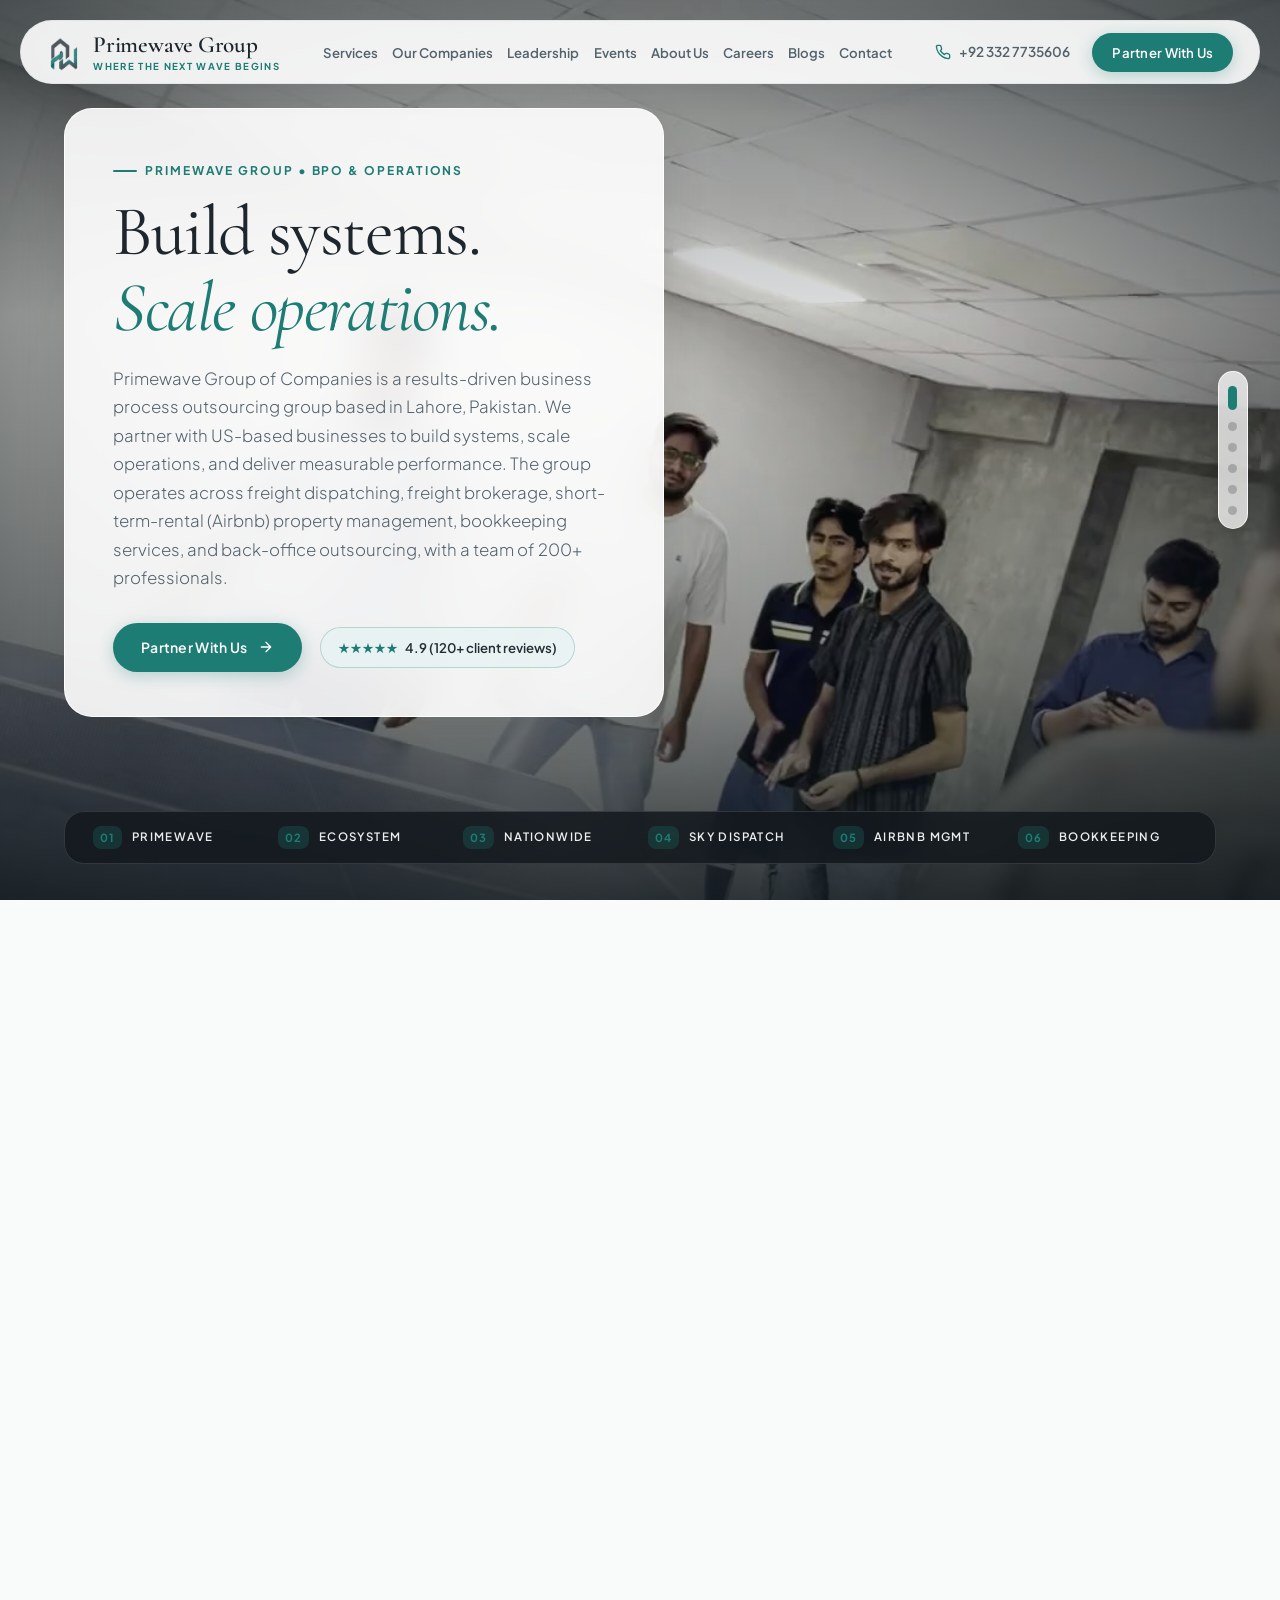
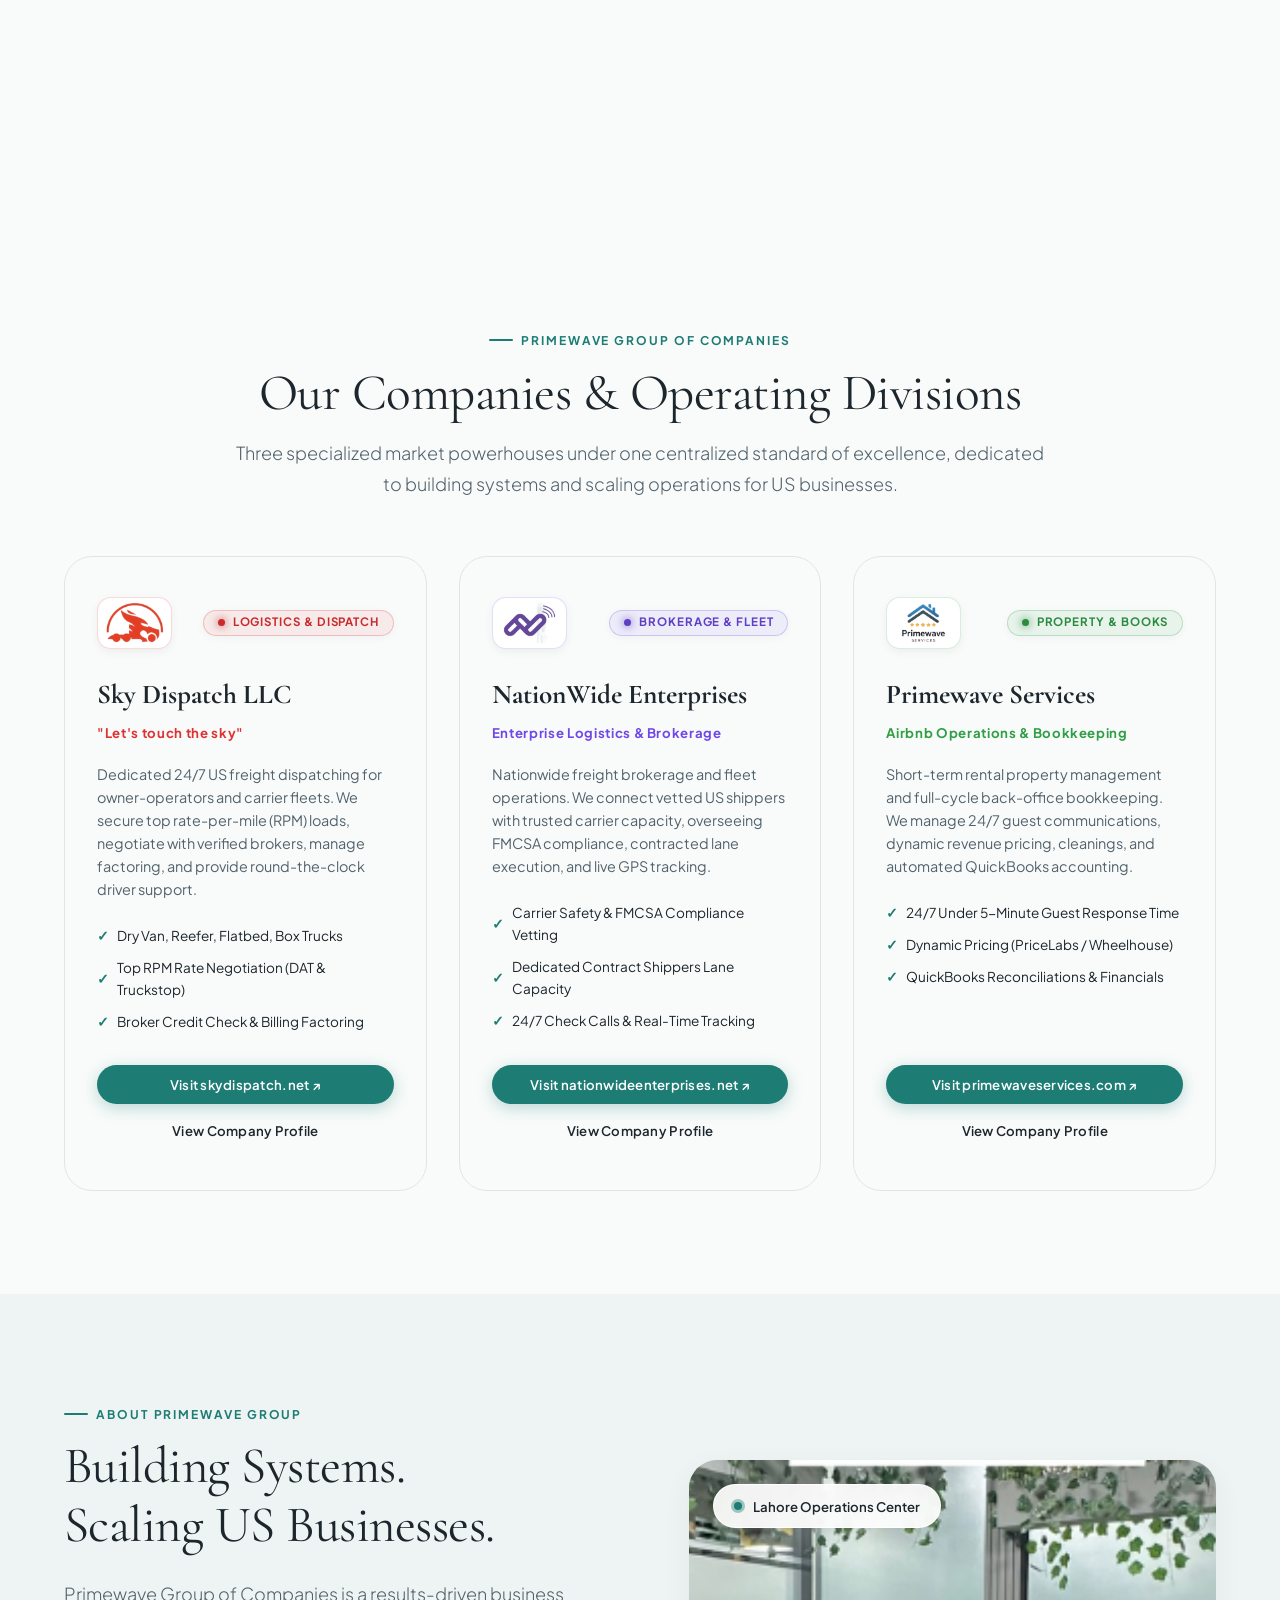
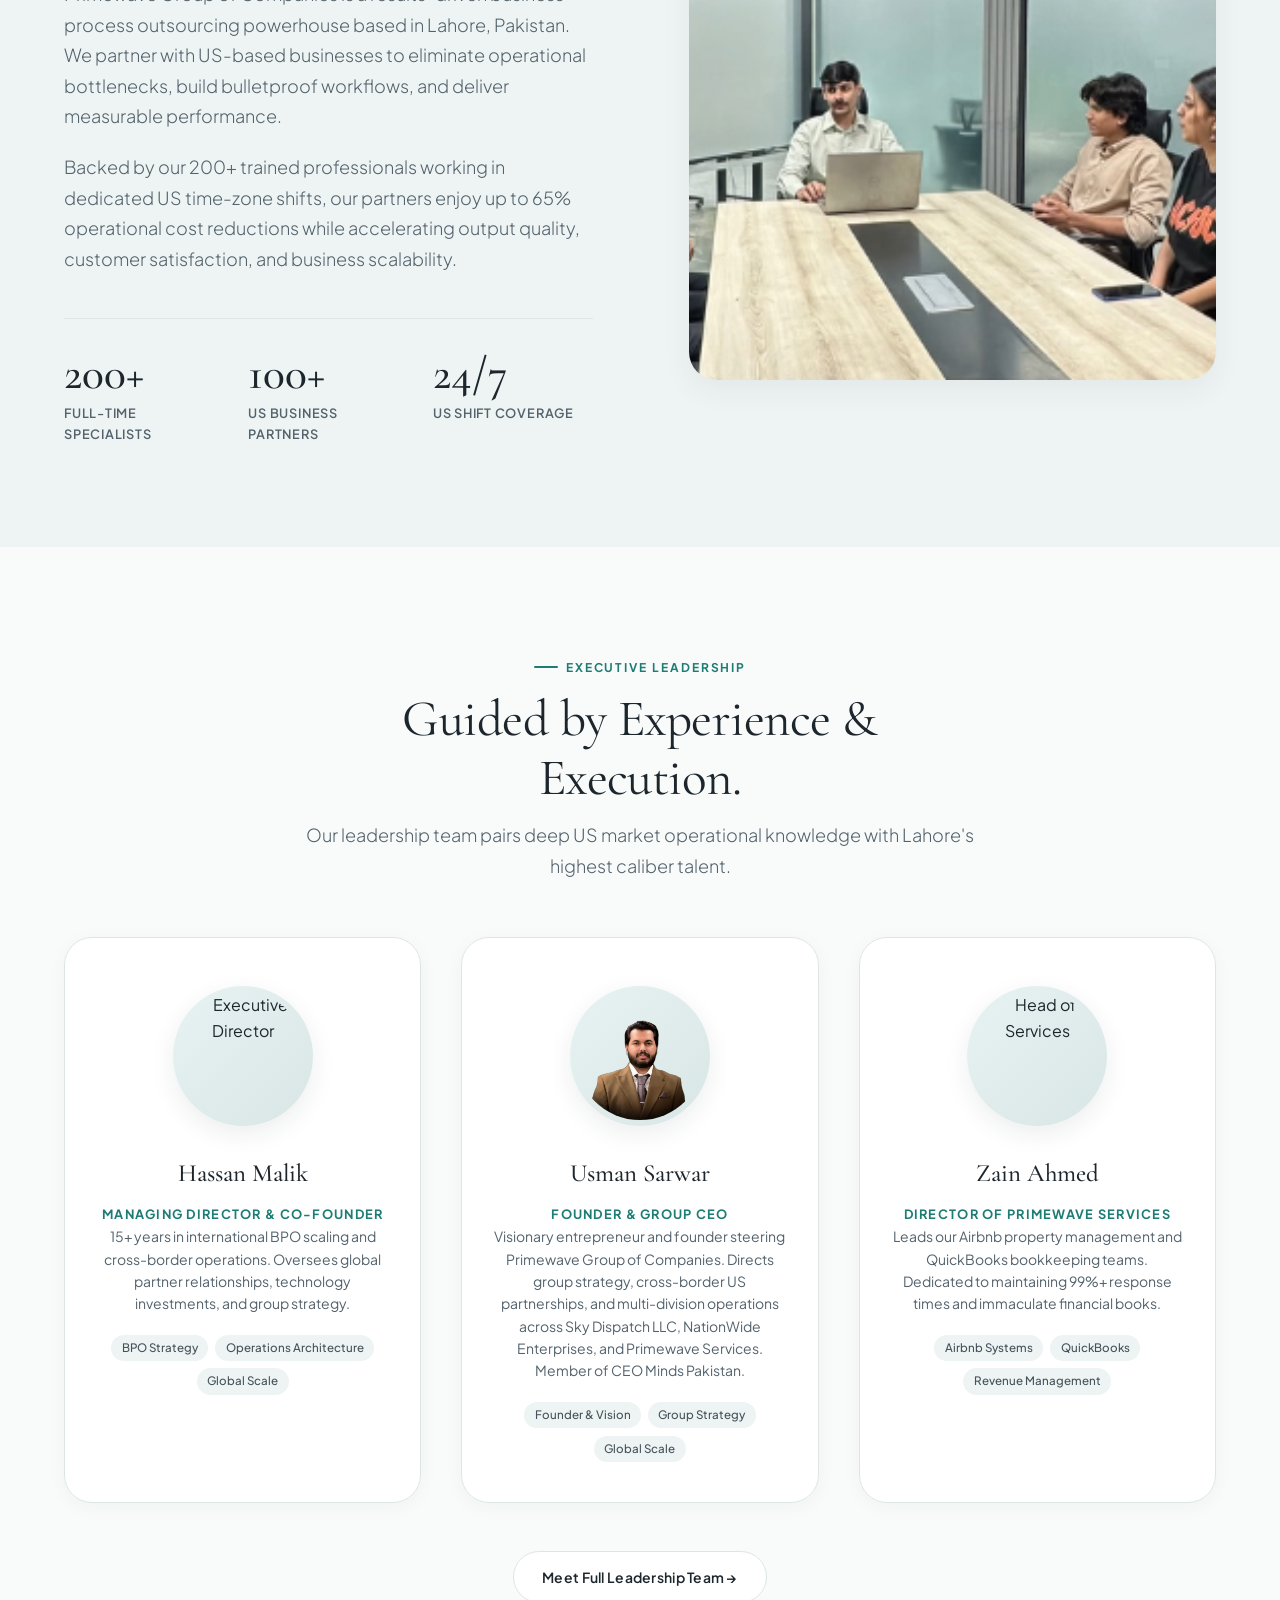
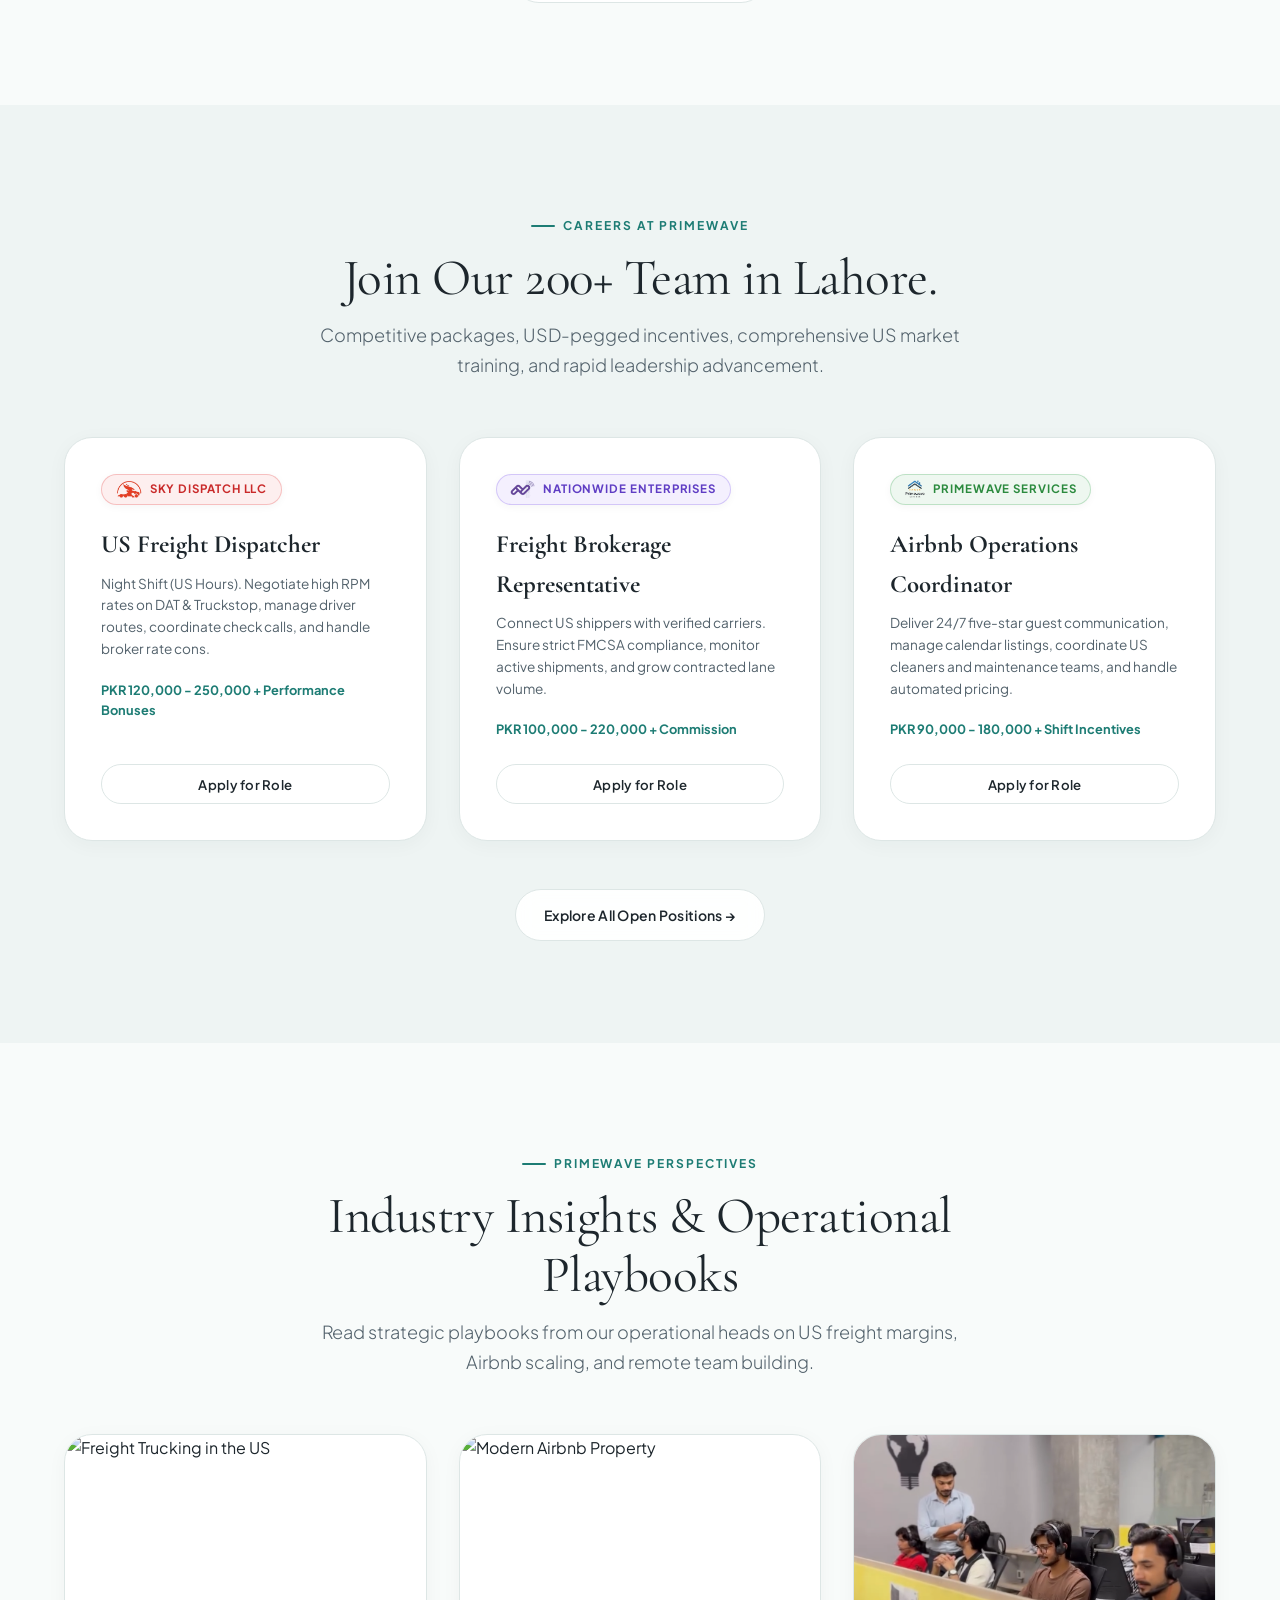
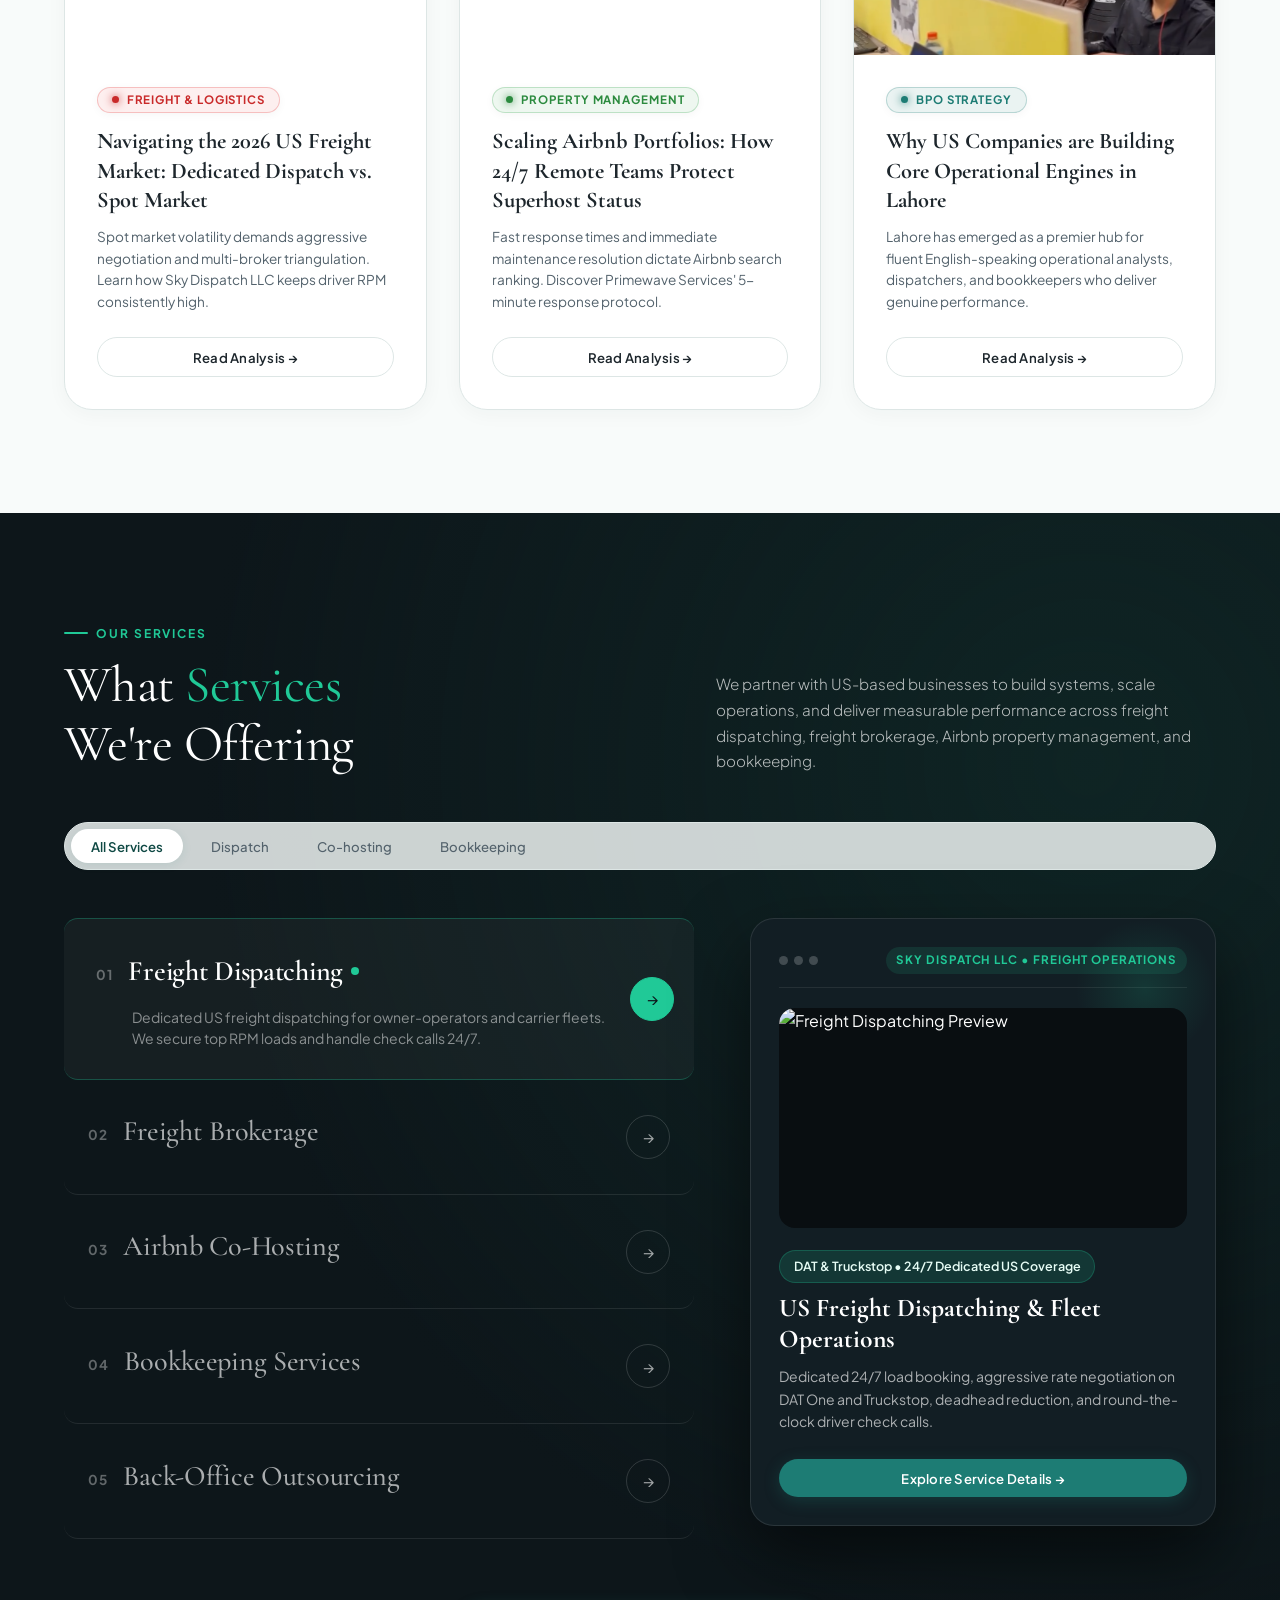
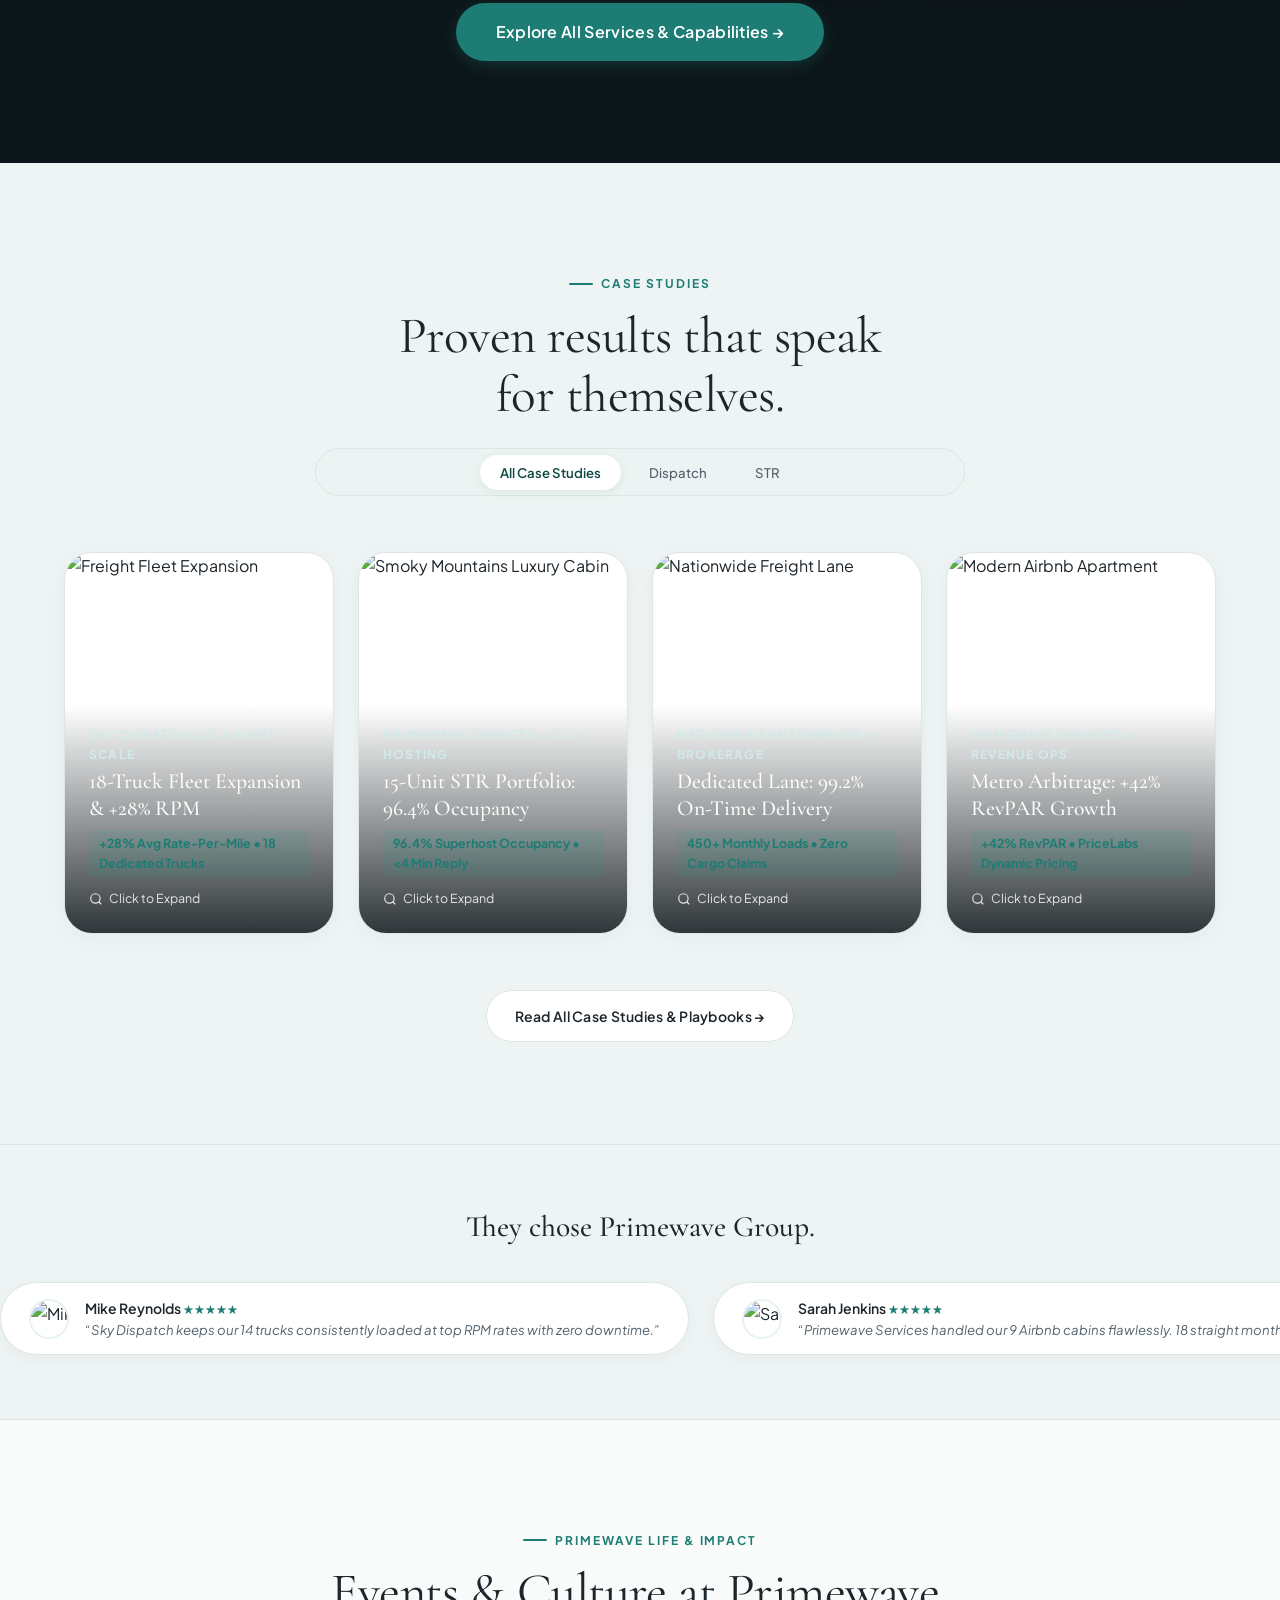
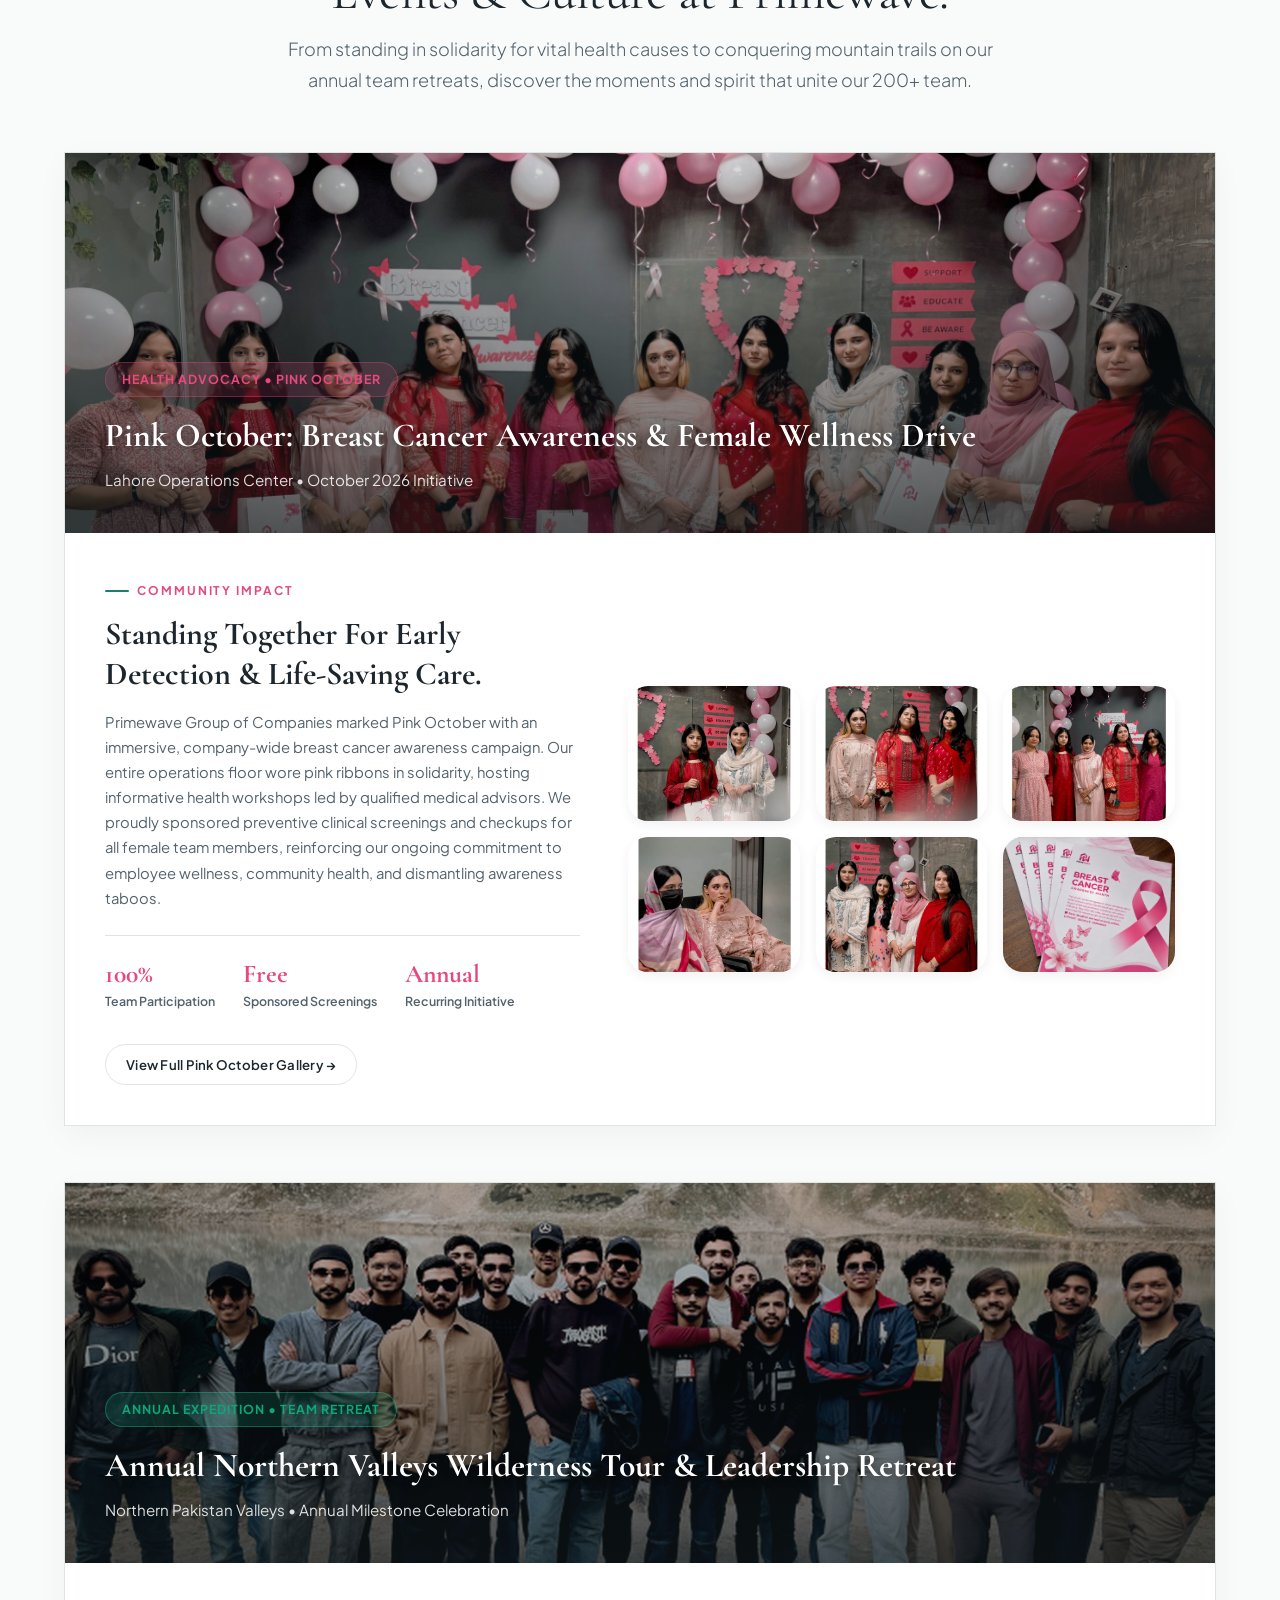
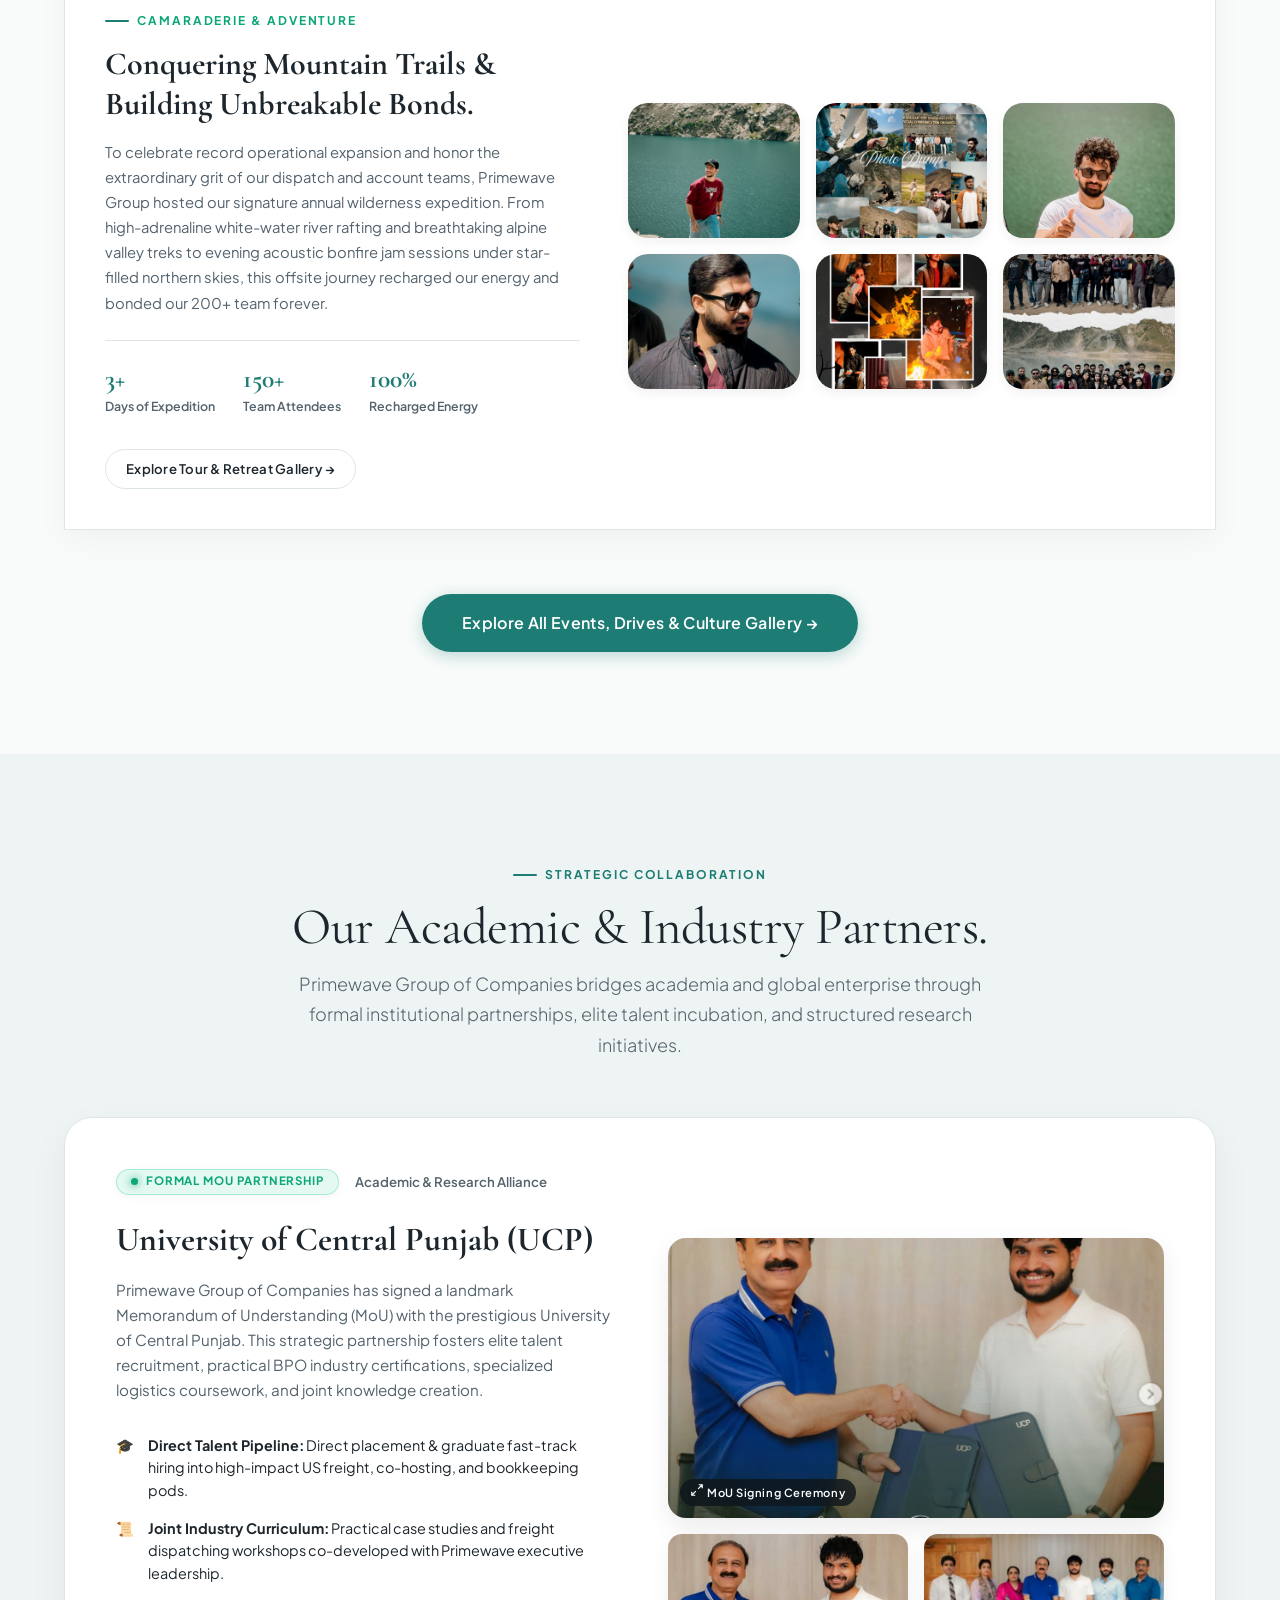
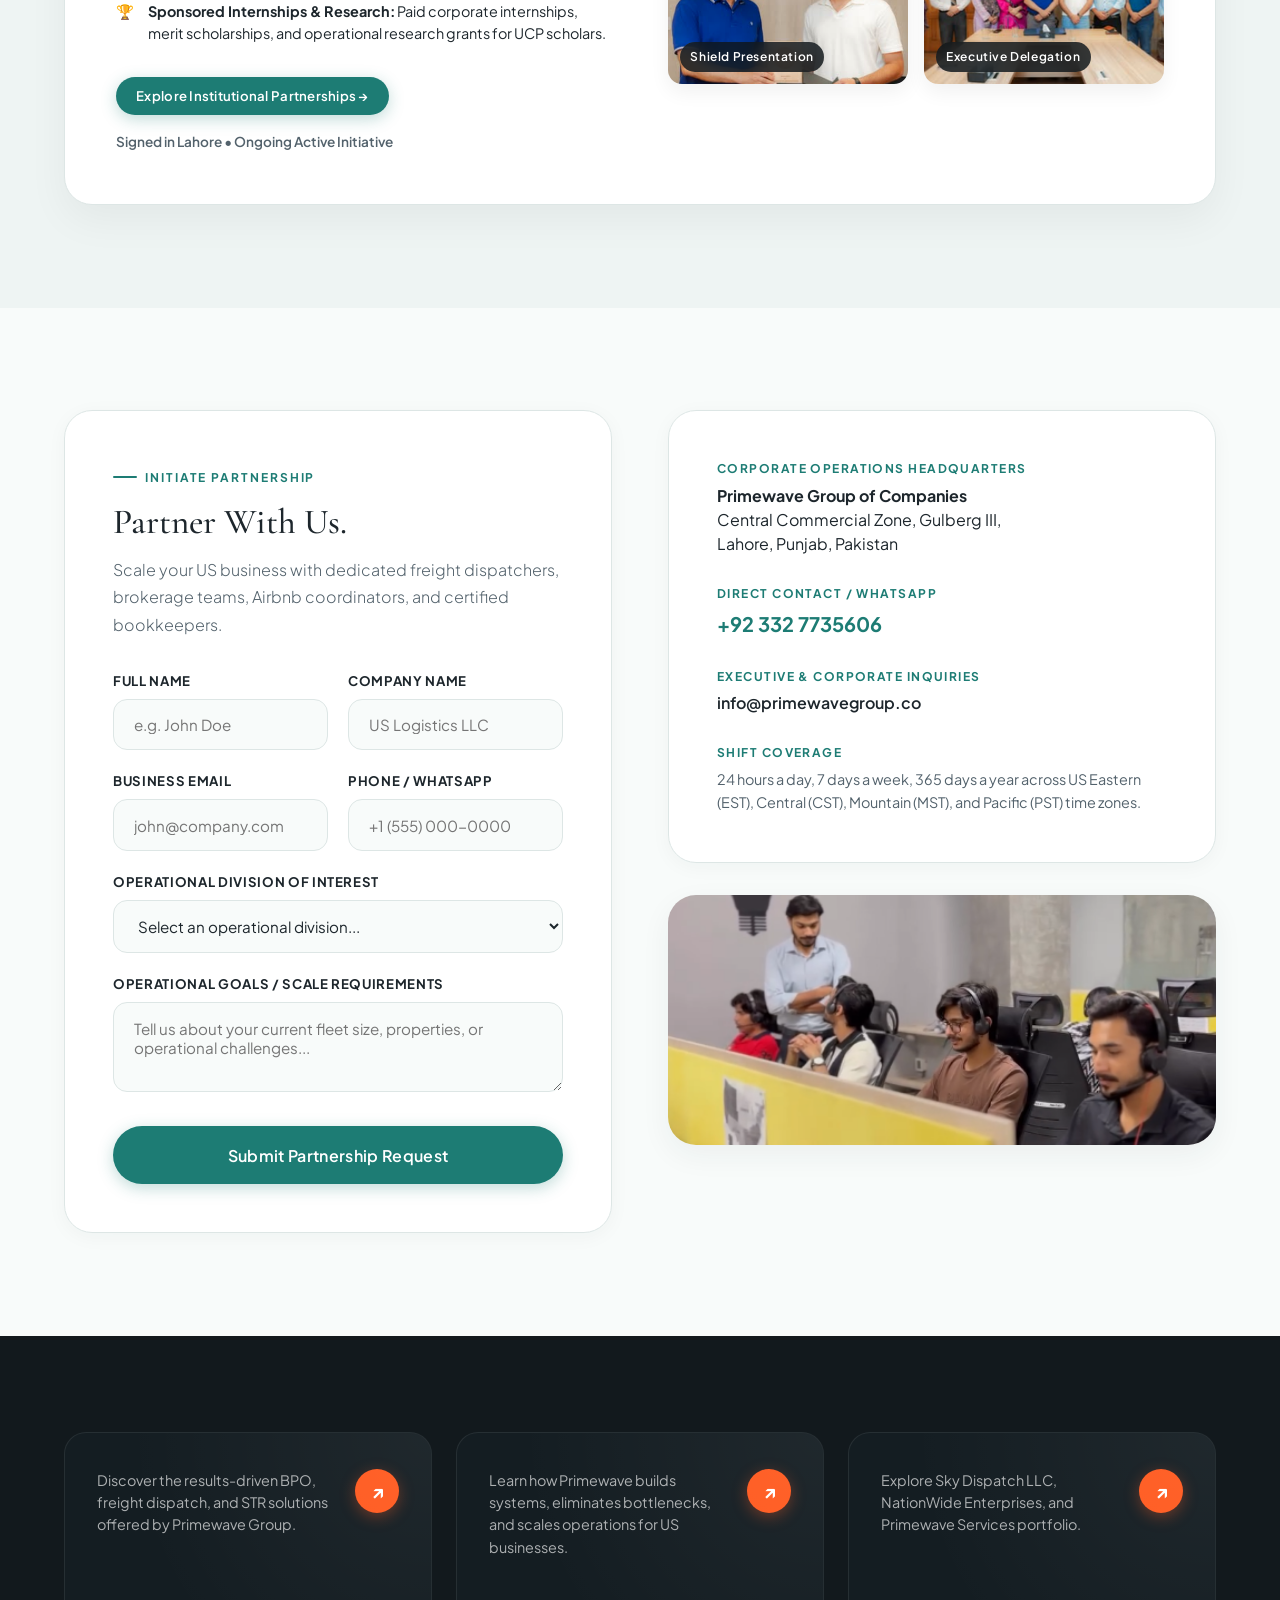
==== index.html @ 63572cd9 "feat: Events & Culture page, Pink October awareness, Northern tour retreat, Usman Sarwar CEO, UCP Mo" ====
<!DOCTYPE html>
<html lang="en">
<head>
  <meta charset="UTF-8">
  <meta name="viewport" content="width=device-width, initial-scale=1.0">
  <title>Primewave Group of Companies — Where The Next Wave Begins</title>
  <meta name="description" content="Primewave Group of Companies is a results-driven business process outsourcing powerhouse based in Lahore, Pakistan partnering with US businesses across freight dispatching, freight brokerage, Airbnb property management, and bookkeeping.">

  <!-- Site Icon & Favicon using uploaded Primewave Group Logo (Transparent Background) -->
  <link rel="icon" type="image/png" href="assets/favicon.png">
  <link rel="apple-touch-icon" href="assets/logo.png">

  <!-- Google Fonts -->
  <link rel="preconnect" href="https://fonts.googleapis.com">
  <link rel="preconnect" href="https://fonts.gstatic.com" crossorigin>
  <link href="https://fonts.googleapis.com/css2?family=Cormorant+Garamond:ital,wght@0,300;0,400;0,500;0,600;0,700;1,300;1,400;1,600&family=Plus+Jakarta+Sans:wght@300;400;500;600;700;800&display=swap" rel="stylesheet">

  <!-- Main Stylesheet -->
  <link rel="stylesheet" href="css/style.css">
</head>
<body>

  <!-- ==========================================================================
       SITE HEADER / FLOATING CAPSULE NAVIGATION
       ========================================================================== -->
  <header class="site-header">
    <div class="nav-container">
      <a href="index.html" class="brand-logo" aria-label="Primewave Group Home">
        <img src="assets/logo.png" alt="Primewave Group Logo" class="brand-logo-img">
        <div class="brand-logo-text">
          <span class="brand-name">Primewave Group</span>
          <span class="brand-tagline">Where The Next Wave Begins</span>
        </div>
      </a>

      <nav aria-label="Main Navigation">
        <ul class="nav-menu">
          <li><a href="services.html" class="nav-link">Services</a></li>
          <li><a href="companies.html" class="nav-link">Our Companies</a></li>
          <li><a href="leadership.html" class="nav-link">Leadership</a></li>
          <li><a href="events.html" class="nav-link">Events</a></li>
          <li><a href="about.html" class="nav-link">About Us</a></li>
          <li><a href="careers.html" class="nav-link">Careers</a></li>
          <li><a href="blogs.html" class="nav-link">Blogs</a></li>
          <li><a href="contact.html" class="nav-link">Contact</a></li>
        </ul>
      </nav>

      <div class="nav-actions">
        <!-- Direct Phone Link -->
        <a href="tel:+923327735606" class="nav-phone" aria-label="Call Primewave Group at +92 332 7735606">
          <svg width="16" height="16" viewBox="0 0 24 24" fill="none" stroke="currentColor" stroke-width="2" stroke-linecap="round" stroke-linejoin="round"><path d="M22 16.92v3a2 2 0 0 1-2.18 2 19.79 19.79 0 0 1-8.63-3.07 19.5 19.5 0 0 1-6-6 19.79 19.79 0 0 1-3.07-8.67A2 2 0 0 1 4.11 2h3a2 2 0 0 1 2 1.72 12.84 12.84 0 0 0 .7 2.81 2 2 0 0 1-.45 2.11L8.09 9.91a16 16 0 0 0 6 6l1.27-1.27a2 2 0 0 1 2.11-.45 12.84 12.84 0 0 0 2.81.7A2 2 0 0 1 22 16.92z"/></svg>
          <span>+92 332 7735606</span>
        </a>

        <!-- Partner With Us CTA -->
        <a href="contact.html" class="btn btn-primary btn-sm">Partner With Us</a>

        <!-- Mobile Drawer Toggle -->
        <button type="button" class="nav-toggle" aria-label="Open mobile menu">
          <span></span>
          <span></span>
          <span></span>
        </button>
      </div>
    </div>
  </header>

  <!-- Mobile Drawer Menu -->
  <div class="mobile-drawer" aria-hidden="true">
    <div class="mobile-drawer-content">
      <div style="display: flex; align-items: center; gap: 0.75rem; margin-bottom: 2rem;">
        <img src="assets/logo.png" alt="Primewave Group Logo" style="height: 34px;">
        <div class="brand-logo-text">
          <span class="brand-name" style="font-size: 1.25rem;">Primewave Group</span>
          <span class="brand-tagline">Where The Next Wave Begins</span>
        </div>
      </div>
      <ul class="mobile-nav-links">
        <li><a href="services.html" class="mobile-nav-link">Services</a></li>
        <li><a href="companies.html" class="mobile-nav-link">Our Companies</a></li>
        <li><a href="leadership.html" class="mobile-nav-link">Leadership</a></li>
        <li><a href="events.html" class="mobile-nav-link">Events</a></li>
        <li><a href="about.html" class="mobile-nav-link">About Us</a></li>
        <li><a href="careers.html" class="mobile-nav-link">Careers</a></li>
        <li><a href="blogs.html" class="mobile-nav-link">Blogs</a></li>
        <li><a href="contact.html" class="mobile-nav-link">Contact</a></li>
      </ul>
      <div style="margin-top: 2rem;">
        <a href="contact.html" class="btn btn-primary" style="width: 100%; text-align: center;">Partner With Us</a>
      </div>
    </div>
  </div>

  <main>
    <!-- ==========================================================================
         HERO SECTION — PINNED SCROLLYTELLING EXPERIENCE (Video 00:00 - 00:06)
         ========================================================================== -->
    <div class="hero-scroll-track" id="heroTrack">
      <div class="hero-viewport">
        <!-- Background Slides -->
        <div class="hero-slides-wrapper">
          <!-- Slide 0: Primewave Group Hero Video (Authentic HD iPhone 15 Pro Max) -->
          <div class="hero-slide active">
            <video class="hero-slide-img" autoplay muted loop playsinline poster="assets/hero-video-poster.jpg">
              <source src="assets/hero-video-pwg.mp4" type="video/mp4">
            </video>
          </div>
          <!-- Slide 1: Primewave Team Retreat (High HD Quality) -->
          <div class="hero-slide">
            <img class="hero-slide-img" src="assets/hero-team-retreat.png" alt="Primewave Group Team Retreat" style="object-position: center 30%;">
          </div>
          <!-- Slide 2: NationWide Enterprises — Freight Brokerage & Logistics Hub -->
          <div class="hero-slide">
            <img class="hero-slide-img" src="https://images.unsplash.com/photo-1586528116311-ad8dd3c8310d?auto=format&fit=crop&w=2000&q=85" alt="NationWide Enterprises Freight Brokerage Logistics">
          </div>
          <!-- Slide 3: Sky Dispatch LLC — Semi Truck Positioned on Right Side for Clear Visibility -->
          <div class="hero-slide">
            <img class="hero-slide-img" src="assets/hero-skydispatch-truck-hd.jpg" alt="Sky Dispatch LLC US Freight Truck" style="object-position: 78% center;">
          </div>
          <!-- Slide 4: Primewave Services — Luxury Airbnb Property Management -->
          <div class="hero-slide">
            <img class="hero-slide-img" src="https://images.unsplash.com/photo-1502672260266-1c1ef2d93688?auto=format&fit=crop&w=2000&q=85" alt="Primewave Services Airbnb & Short-Term Rental Management">
          </div>
          <!-- Slide 5: Bookkeeping Services by Primewave Group -->
          <div class="hero-slide">
            <img class="hero-slide-img" src="https://images.unsplash.com/photo-1554224155-6726b3ff858f?auto=format&fit=crop&w=2000&q=85" alt="Bookkeeping Services by Primewave Group">
          </div>
        </div>

        <!-- Overlays -->
        <div class="hero-overlay"></div>
        <div class="hero-overlay-radial"></div>

        <!-- Hero Content Layer -->
        <div class="hero-content-wrapper">
          <!-- Main Hero Banner (Shown at Step 0) -->
          <div class="hero-main-banner">
            <span class="section-kicker">PRIMEWAVE GROUP • BPO &amp; OPERATIONS</span>
            <h1 class="heading-xl hero-main-title">
              Build systems.<br><em>Scale operations.</em>
            </h1>
            <p class="hero-main-lead">
              Primewave Group of Companies is a results-driven business process outsourcing group based in Lahore, Pakistan. We partner with US-based businesses to build systems, scale operations, and deliver measurable performance. The group operates across freight dispatching, freight brokerage, short-term-rental (Airbnb) property management, bookkeeping services, and back-office outsourcing, with a team of 200+ professionals.
            </p>
            <div class="hero-actions-row">
              <a href="contact.html" class="btn btn-primary">
                Partner With Us
                <svg width="16" height="16" viewBox="0 0 24 24" fill="none" stroke="currentColor" stroke-width="2" stroke-linecap="round" stroke-linejoin="round"><path d="M5 12h14M12 5l7 7-7 7"/></svg>
              </a>
              <div class="rating-badge">
                <span class="stars">★★★★★</span>
                <span>4.9 (120+ client reviews)</span>
              </div>
            </div>
          </div>

          <!-- Bottom Pillars Ribbon (01 PRIMEWAVE, 02 ECOSYSTEM, etc.) -->
          <div class="hero-bottom-ticker">
            <div class="ticker-item" style="cursor: pointer;" onclick="document.querySelectorAll('.scrub-dot')[0].click()" title="Primewave Group Overview">
              <span class="ticker-num">01</span>
              <span class="ticker-label">PRIMEWAVE</span>
            </div>
            <div class="ticker-item" style="cursor: pointer;" onclick="document.querySelectorAll('.scrub-dot')[1].click()" title="The Primewave Ecosystem">
              <span class="ticker-num">02</span>
              <span class="ticker-label">ECOSYSTEM</span>
            </div>
            <div class="ticker-item" style="cursor: pointer;" onclick="document.querySelectorAll('.scrub-dot')[2].click()" title="NationWide Enterprises">
              <span class="ticker-num">03</span>
              <span class="ticker-label">NATIONWIDE</span>
            </div>
            <div class="ticker-item" style="cursor: pointer;" onclick="document.querySelectorAll('.scrub-dot')[3].click()" title="Sky Dispatch LLC">
              <span class="ticker-num">04</span>
              <span class="ticker-label">SKY DISPATCH</span>
            </div>
            <div class="ticker-item" style="cursor: pointer;" onclick="document.querySelectorAll('.scrub-dot')[4].click()" title="Primewave Services">
              <span class="ticker-num">05</span>
              <span class="ticker-label">AIRBNB MGMT</span>
            </div>
            <div class="ticker-item" style="cursor: pointer;" onclick="document.querySelectorAll('.scrub-dot')[5].click()" title="Bookkeeping Services">
              <span class="ticker-num">06</span>
              <span class="ticker-label">BOOKKEEPING</span>
            </div>
          </div>
        </div>

        <!-- Floating Scrollytelling Cards (Triggered along steps 1 to 5) -->
        <div class="hero-floating-story-deck">
          <!-- Card 1: Step 1 (Second Hero Scene - The Ecosystem) -->
          <div class="floating-story-card card-pos-left-center" id="storyCard1" style="max-width: 440px;">
            <span class="story-card-tag">THE PRIMEWAVE ECOSYSTEM</span>
            <h3 class="story-card-title">One Group.<br>Three Specialized Powerhouses.</h3>
            <p class="story-card-desc">
              Primewave Group of Companies unites three dedicated operating divisions under one standard of excellence. From nationwide freight dispatching and brokerage to short-term rental management and back-office bookkeeping, our 200+ specialists build systems and scale operations for US partners.
            </p>
            <div style="margin-top: 1.25rem; display: flex; gap: 0.75rem; flex-wrap: wrap;">
              <a href="companies.html" class="btn btn-primary btn-sm">Explore Our Companies →</a>
              <a href="contact.html" class="btn btn-outline btn-sm">Partner With Us</a>
            </div>
          </div>

          <!-- Card 2: Step 2 (Third Hero Scene - NationWide Enterprises) -->
          <div class="floating-story-card card-pos-left-center" id="storyCard2" style="max-width: 480px;">
            <div class="story-brand-header">
              <img src="assets/logos/logo-nationwide.png" alt="NationWide Enterprises Logo" class="story-card-brand-logo">
              <span class="story-card-tag">FREIGHT BROKERAGE &amp; LOGISTICS</span>
            </div>
            <h3 class="story-card-title">NationWide Enterprises</h3>
            <p class="story-card-desc">
              High-performance freight brokerage connecting US shippers with trusted carrier capacity. We optimize lanes, secure premium freight, enforce strict safety compliance, and provide 24/7 transparent check-calls and GPS load tracking across dry van, reefer, and flatbed transport.
            </p>
            <div class="story-card-features">
              <span class="story-chip">Full Truckload (FTL)</span>
              <span class="story-chip">Carrier Vetting</span>
              <span class="story-chip">24/7 Track &amp; Trace</span>
            </div>
            <div style="margin-top: 1.5rem; display: flex; gap: 0.75rem; flex-wrap: wrap; align-items: center;">
              <a href="https://nationwideenterprises.net" target="_blank" rel="noopener noreferrer" class="btn btn-primary btn-sm">
                Visit nationwideenterprises.net ↗
              </a>
              <a href="companies.html" class="btn btn-outline btn-sm">Learn More</a>
            </div>
          </div>

          <!-- Card 3: Step 3 (Fourth Hero Scene - Sky Dispatch LLC) -->
          <div class="floating-story-card card-pos-left-center" id="storyCard3" style="max-width: 480px;">
            <div class="story-brand-header">
              <img src="assets/logos/logo-skydispatch.png" alt="Sky Dispatch LLC Logo" class="story-card-brand-logo">
              <span class="story-card-tag">US FREIGHT DISPATCHING</span>
            </div>
            <h3 class="story-card-title">Sky Dispatch LLC</h3>
            <p class="story-card-desc">
              <em>"Let's touch the sky."</em> Premier US truck dispatching dedicated to owner-operators and fleet owners. Our 24/7 dispatchers negotiate top-dollar rates, optimize deadhead miles, handle broker packets, invoicing, and provide dedicated on-road driver support.
            </p>
            <div class="story-card-features">
              <span class="story-chip">Dedicated Dispatcher</span>
              <span class="story-chip">Top RPM Negotiation</span>
              <span class="story-chip">Paperwork &amp; Billing</span>
            </div>
            <div style="margin-top: 1.5rem; display: flex; gap: 0.75rem; flex-wrap: wrap; align-items: center;">
              <a href="https://skydispatch.net" target="_blank" rel="noopener noreferrer" class="btn btn-primary btn-sm">
                Visit skydispatch.net ↗
              </a>
              <a href="companies.html" class="btn btn-outline btn-sm">Learn More</a>
            </div>
          </div>

          <!-- Card 4: Step 4 (Fifth Hero Scene - Primewave Services) -->
          <div class="floating-story-card card-pos-left-center" id="storyCard4" style="max-width: 480px;">
            <div class="story-brand-header">
              <img src="assets/logos/logo-primewaveservices.png" alt="Primewave Services Logo" class="story-card-brand-logo">
              <span class="story-card-tag">AIRBNB &amp; SHORT-TERM RENTAL MGMT</span>
            </div>
            <h3 class="story-card-title">Primewave Services</h3>
            <p class="story-card-desc">
              End-to-end short-term rental management for US Airbnb and Vrbo property owners. Delivering 24/7 guest communications within minutes, multi-calendar synchronization, dynamic pricing algorithms, turnover scheduling, and five-star Superhost guest reviews.
            </p>
            <div class="story-card-features">
              <span class="story-chip">24/7 Guest Support</span>
              <span class="story-chip">Dynamic Pricing</span>
              <span class="story-chip">5-Star Superhost</span>
            </div>
            <div style="margin-top: 1.5rem; display: flex; gap: 0.75rem; flex-wrap: wrap; align-items: center;">
              <a href="https://primewaveservices.com" target="_blank" rel="noopener noreferrer" class="btn btn-primary btn-sm">
                Visit primewaveservices.com ↗
              </a>
              <a href="companies.html" class="btn btn-outline btn-sm">Learn More</a>
            </div>
          </div>

          <!-- Card 5: Step 5 (Sixth Hero Scene - Bookkeeping Services) -->
          <div class="floating-story-card card-pos-left-center" id="storyCard5" style="max-width: 480px;">
            <div class="story-brand-header">
              <img src="assets/logo.png" alt="Primewave Group Logo" class="story-card-brand-logo">
              <span class="story-card-tag">FINANCIAL &amp; BACK-OFFICE SOLUTIONS</span>
            </div>
            <h3 class="story-card-title">Bookkeeping Services by Primewave Group</h3>
            <p class="story-card-desc">
              Precision bookkeeping, accounting, and financial management for US businesses. From daily QuickBooks reconciliations, accounts payable &amp; receivable, to payroll processing, financial statement preparation, and tax-ready documentation handled with audit-proof rigor.
            </p>
            <div class="story-card-features">
              <span class="story-chip">QuickBooks &amp; Xero</span>
              <span class="story-chip">AP / AR Oversight</span>
              <span class="story-chip">Financial Reporting</span>
            </div>
            <div style="margin-top: 1.5rem; display: flex; gap: 0.75rem; flex-wrap: wrap; align-items: center;">
              <a href="contact.html" class="btn btn-primary btn-sm">
                Get Free Consultation →
              </a>
              <a href="companies.html" class="btn btn-outline btn-sm">View Solutions</a>
            </div>
          </div>
        </div>

        <!-- Revolving Orbit Ecosystem Showcase (Active on Step 1 / Second Hero) -->
        <div class="hero-orbit-showcase" id="heroOrbitShowcase">
          <div class="orbit-glow-ambient"></div>
          <div class="orbit-system-wrap">
            <div class="orbit-ring orbit-ring-outer"></div>
            <div class="orbit-ring orbit-ring-inner"></div>

            <!-- Center Core Hub: Primewave Group -->
            <div class="orbit-core-hub">
              <div class="core-pulse-ring"></div>
              <img src="assets/logo.png" alt="Primewave Group Logo" class="core-logo-img">
              <div class="core-hub-title">PRIMEWAVE</div>
              <div class="core-hub-badge">GROUP OF COMPANIES</div>
            </div>

            <!-- Revolving Satellites Orbit Track (Equilateral 120° arrangement: 1st NationWide, 2nd Sky Dispatch, 3rd Primewave Services) -->
            <div class="orbit-revolving-track">
              <!-- Satellite 1: NationWide Enterprises (Top, 0°) -->
              <div class="orbit-satellite sat-pos-1">
                <a href="https://nationwideenterprises.net" target="_blank" rel="noopener noreferrer" class="sat-inner-card" title="Visit NationWide Enterprises (nationwideenterprises.net)">
                  <div class="sat-logo-thumb">
                    <img src="assets/logos/logo-nationwide.png" alt="NationWide Enterprises Logo" class="sat-logo-img">
                  </div>
                  <div class="sat-text-wrap">
                    <span class="sat-company-name">NationWide Enterprises</span>
                    <span class="sat-company-tag">Freight Brokerage &amp; Logistics</span>
                  </div>
                  <span class="sat-link-arrow">↗</span>
                </a>
              </div>

              <!-- Satellite 2: Sky Dispatch LLC (Bottom-Right, 120°) -->
              <div class="orbit-satellite sat-pos-2">
                <a href="https://skydispatch.net" target="_blank" rel="noopener noreferrer" class="sat-inner-card" title="Visit Sky Dispatch LLC (skydispatch.net)">
                  <div class="sat-logo-thumb">
                    <img src="assets/logos/logo-skydispatch.png" alt="Sky Dispatch LLC Logo" class="sat-logo-img">
                  </div>
                  <div class="sat-text-wrap">
                    <span class="sat-company-name">Sky Dispatch LLC</span>
                    <span class="sat-company-tag">US Freight Dispatching</span>
                  </div>
                  <span class="sat-link-arrow">↗</span>
                </a>
              </div>

              <!-- Satellite 3: Primewave Services (Bottom-Left, 240°) -->
              <div class="orbit-satellite sat-pos-3">
                <a href="https://primewaveservices.com" target="_blank" rel="noopener noreferrer" class="sat-inner-card" title="Visit Primewave Services (primewaveservices.com)">
                  <div class="sat-logo-thumb">
                    <img src="assets/logos/logo-primewaveservices.png" alt="Primewave Services Logo" class="sat-logo-img">
                  </div>
                  <div class="sat-text-wrap">
                    <span class="sat-company-name">Primewave Services</span>
                    <span class="sat-company-tag">Airbnb &amp; Property Mgmt</span>
                  </div>
                  <span class="sat-link-arrow">↗</span>
                </a>
              </div>
            </div>
          </div>
        </div>

        <!-- Side Scrub Controls (6 steps corresponding to 6 scenes) -->
        <div class="hero-scrubber-controls" aria-label="Scene navigation controls">
          <div class="scrub-dot active" data-step="0" title="01 Primewave Group"></div>
          <div class="scrub-dot" data-step="1" title="02 The Ecosystem"></div>
          <div class="scrub-dot" data-step="2" title="03 NationWide Enterprises"></div>
          <div class="scrub-dot" data-step="3" title="04 Sky Dispatch LLC"></div>
          <div class="scrub-dot" data-step="4" title="05 Primewave Services"></div>
          <div class="scrub-dot" data-step="5" title="06 Bookkeeping Services"></div>
        </div>
      </div>
    </div>

    <!-- ==========================================================================
         SECTION: OUR COMPANIES (Matching Uploaded Ecosystem Diagram)
         ========================================================================== -->
    <section class="section" id="companies">
      <div class="container">
        <div style="text-align: center; max-width: 820px; margin-inline: auto; margin-bottom: 3.5rem;">
          <span class="section-kicker">PRIMEWAVE GROUP OF COMPANIES</span>
          <h2 class="heading-lg" style="margin-bottom: 1rem;">Our Companies &amp; Operating Divisions</h2>
          <p class="text-lead">
            Three specialized market powerhouses under one centralized standard of excellence, dedicated to building systems and scaling operations for US businesses.
          </p>
        </div>

        <!-- 3 Companies Cards Grid -->
        <div class="companies-cards-grid">
          <!-- Company 1: Sky Dispatch LLC -->
          <div class="company-profile-card">
            <div style="display: flex; align-items: center; justify-content: space-between; margin-bottom: 1.5rem;">
              <div style="height: 52px; width: 75px; display: flex; align-items: center; justify-content: center; background: #FFFFFF; border-radius: var(--radius-md); padding: 5px; box-shadow: 0 3px 10px rgba(0,0,0,0.05); border: 1px solid rgba(224, 49, 49, 0.18);">
                <img src="assets/logos/logo-skydispatch.png" alt="Sky Dispatch LLC Logo" style="max-height: 100%; max-width: 100%; object-fit: contain;">
              </div>
              <span class="tag-badge tag-sky"><span class="badge-dot"></span> Logistics &amp; Dispatch</span>
            </div>
            <h3 style="font-family: var(--font-serif); font-size: 1.7rem; margin-bottom: 0.35rem; color: var(--color-text-main);">Sky Dispatch LLC</h3>
            <p style="font-size: 0.825rem; font-weight: 700; color: #E03131; letter-spacing: 0.05em; margin-bottom: 1.25rem;">"Let's touch the sky"</p>
            <p style="font-size: 0.9rem; color: var(--color-text-muted); line-height: 1.6; margin-bottom: 1.5rem;">
              Dedicated 24/7 US freight dispatching for owner-operators and carrier fleets. We secure top rate-per-mile (RPM) loads, negotiate with verified brokers, manage factoring, and provide round-the-clock driver support.
            </p>
            <ul style="list-style: none; display: flex; flex-direction: column; gap: 0.65rem; margin-bottom: 2rem; font-size: 0.85rem; color: var(--color-text-main);">
              <li style="display: flex; align-items: center; gap: 0.5rem;"><span style="color: var(--color-accent); font-weight: 700;">✓</span> Dry Van, Reefer, Flatbed, Box Trucks</li>
              <li style="display: flex; align-items: center; gap: 0.5rem;"><span style="color: var(--color-accent); font-weight: 700;">✓</span> Top RPM Rate Negotiation (DAT &amp; Truckstop)</li>
              <li style="display: flex; align-items: center; gap: 0.5rem;"><span style="color: var(--color-accent); font-weight: 700;">✓</span> Broker Credit Check &amp; Billing Factoring</li>
            </ul>
            <div style="margin-top: auto; display: flex; flex-direction: column; gap: 0.5rem;">
              <a href="https://skydispatch.net" target="_blank" rel="noopener noreferrer" class="btn btn-primary btn-sm" style="width: 100%; text-align: center;">Visit skydispatch.net ↗</a>
              <a href="companies.html" class="btn btn-outline btn-sm" style="width: 100%; text-align: center;">View Company Profile</a>
            </div>
          </div>

          <!-- Company 2: NationWide Enterprises -->
          <div class="company-profile-card">
            <div style="display: flex; align-items: center; justify-content: space-between; margin-bottom: 1.5rem;">
              <div style="height: 52px; width: 75px; display: flex; align-items: center; justify-content: center; background: #FFFFFF; border-radius: var(--radius-md); padding: 5px; box-shadow: 0 3px 10px rgba(0,0,0,0.05); border: 1px solid rgba(112, 72, 232, 0.18);">
                <img src="assets/logos/logo-nationwide.png" alt="NationWide Enterprises Logo" style="max-height: 100%; max-width: 100%; object-fit: contain;">
              </div>
              <span class="tag-badge tag-nationwide"><span class="badge-dot"></span> Brokerage &amp; Fleet</span>
            </div>
            <h3 style="font-family: var(--font-serif); font-size: 1.7rem; margin-bottom: 0.35rem; color: var(--color-text-main);">NationWide Enterprises</h3>
            <p style="font-size: 0.825rem; font-weight: 700; color: #7048E8; letter-spacing: 0.05em; margin-bottom: 1.25rem;">Enterprise Logistics &amp; Brokerage</p>
            <p style="font-size: 0.9rem; color: var(--color-text-muted); line-height: 1.6; margin-bottom: 1.5rem;">
              Nationwide freight brokerage and fleet operations. We connect vetted US shippers with trusted carrier capacity, overseeing FMCSA compliance, contracted lane execution, and live GPS tracking.
            </p>
            <ul style="list-style: none; display: flex; flex-direction: column; gap: 0.65rem; margin-bottom: 2rem; font-size: 0.85rem; color: var(--color-text-main);">
              <li style="display: flex; align-items: center; gap: 0.5rem;"><span style="color: var(--color-accent); font-weight: 700;">✓</span> Carrier Safety &amp; FMCSA Compliance Vetting</li>
              <li style="display: flex; align-items: center; gap: 0.5rem;"><span style="color: var(--color-accent); font-weight: 700;">✓</span> Dedicated Contract Shippers Lane Capacity</li>
              <li style="display: flex; align-items: center; gap: 0.5rem;"><span style="color: var(--color-accent); font-weight: 700;">✓</span> 24/7 Check Calls &amp; Real-Time Tracking</li>
            </ul>
            <div style="margin-top: auto; display: flex; flex-direction: column; gap: 0.5rem;">
              <a href="https://nationwideenterprises.net" target="_blank" rel="noopener noreferrer" class="btn btn-primary btn-sm" style="width: 100%; text-align: center;">Visit nationwideenterprises.net ↗</a>
              <a href="companies.html" class="btn btn-outline btn-sm" style="width: 100%; text-align: center;">View Company Profile</a>
            </div>
          </div>

          <!-- Company 3: Primewave Services -->
          <div class="company-profile-card">
            <div style="display: flex; align-items: center; justify-content: space-between; margin-bottom: 1.5rem;">
              <div style="height: 52px; width: 75px; display: flex; align-items: center; justify-content: center; background: #FFFFFF; border-radius: var(--radius-md); padding: 5px; box-shadow: 0 3px 10px rgba(0,0,0,0.05); border: 1px solid rgba(47, 158, 68, 0.18);">
                <img src="assets/logos/logo-primewaveservices.png" alt="Primewave Services Logo" style="max-height: 100%; max-width: 100%; object-fit: contain;">
              </div>
              <span class="tag-badge tag-services"><span class="badge-dot"></span> Property &amp; Books</span>
            </div>
            <h3 style="font-family: var(--font-serif); font-size: 1.7rem; margin-bottom: 0.35rem; color: var(--color-text-main);">Primewave Services</h3>
            <p style="font-size: 0.825rem; font-weight: 700; color: #2F9E44; letter-spacing: 0.05em; margin-bottom: 1.25rem;">Airbnb Operations &amp; Bookkeeping</p>
            <p style="font-size: 0.9rem; color: var(--color-text-muted); line-height: 1.6; margin-bottom: 1.5rem;">
              Short-term rental property management and full-cycle back-office bookkeeping. We manage 24/7 guest communications, dynamic revenue pricing, cleanings, and automated QuickBooks accounting.
            </p>
            <ul style="list-style: none; display: flex; flex-direction: column; gap: 0.65rem; margin-bottom: 2rem; font-size: 0.85rem; color: var(--color-text-main);">
              <li style="display: flex; align-items: center; gap: 0.5rem;"><span style="color: var(--color-accent); font-weight: 700;">✓</span> 24/7 Under 5-Minute Guest Response Time</li>
              <li style="display: flex; align-items: center; gap: 0.5rem;"><span style="color: var(--color-accent); font-weight: 700;">✓</span> Dynamic Pricing (PriceLabs / Wheelhouse)</li>
              <li style="display: flex; align-items: center; gap: 0.5rem;"><span style="color: var(--color-accent); font-weight: 700;">✓</span> QuickBooks Reconciliations &amp; Financials</li>
            </ul>
            <div style="margin-top: auto; display: flex; flex-direction: column; gap: 0.5rem;">
              <a href="https://primewaveservices.com" target="_blank" rel="noopener noreferrer" class="btn btn-primary btn-sm" style="width: 100%; text-align: center;">Visit primewaveservices.com ↗</a>
              <a href="companies.html" class="btn btn-outline btn-sm" style="width: 100%; text-align: center;">View Company Profile</a>
            </div>
          </div>
        </div>
      </div>
    </section>

    <!-- ==========================================================================
         SECTION: ABOUT US
         ========================================================================== -->
    <section class="section" id="about" style="background-color: var(--color-bg-warm);">
      <div class="container">
        <div class="about-grid">
          <div class="about-text-col">
            <span class="section-kicker">ABOUT PRIMEWAVE GROUP</span>
            <h2 class="heading-lg" style="margin-bottom: 1.5rem;">Building Systems.<br>Scaling US Businesses.</h2>
            <p class="text-lead" style="margin-bottom: 1.25rem;">
              Primewave Group of Companies is a results-driven business process outsourcing powerhouse based in Lahore, Pakistan. We partner with US-based businesses to eliminate operational bottlenecks, build bulletproof workflows, and deliver measurable performance.
            </p>
            <p class="text-lead">
              Backed by our 200+ trained professionals working in dedicated US time-zone shifts, our partners enjoy up to 65% operational cost reductions while accelerating output quality, customer satisfaction, and business scalability.
            </p>

            <div class="about-stats-row">
              <div class="stat-item">
                <span class="stat-value counter-val" data-target="200" data-suffix="+">200+</span>
                <span class="stat-label">Full-Time Specialists</span>
              </div>
              <div class="stat-item">
                <span class="stat-value counter-val" data-target="100" data-suffix="+">100+</span>
                <span class="stat-label">US Business Partners</span>
              </div>
              <div class="stat-item">
                <span class="stat-value">24/7</span>
                <span class="stat-label">US Shift Coverage</span>
              </div>
            </div>
          </div>

          <div class="about-visual-card">
            <img class="about-visual-img" src="assets/hero-team.png" alt="Primewave Group Operations Center in Lahore">
            <div class="about-floating-badge">
              <span class="pulse-dot"></span>
              <span>Lahore Operations Center</span>
            </div>
          </div>
        </div>
      </div>
    </section>

    <!-- ==========================================================================
         SECTION: LEADERSHIP
         ========================================================================== -->
    <section class="section" id="leadership">
      <div class="container">
        <div style="text-align: center; max-width: 680px; margin-inline: auto; margin-bottom: 3.5rem;">
          <span class="section-kicker">EXECUTIVE LEADERSHIP</span>
          <h2 class="heading-lg">Guided by Experience &amp; Execution.</h2>
          <p class="text-lead" style="margin-top: 0.75rem;">
            Our leadership team pairs deep US market operational knowledge with Lahore's highest caliber talent.
          </p>
        </div>

        <div class="team-grid">
          <!-- Leader 1 -->
          <div class="team-card">
            <div class="team-photo-wrap">
              <img class="team-photo" src="https://images.unsplash.com/photo-1560250097-0b93528c311a?auto=format&fit=crop&w=400&q=80" alt="Executive Director">
            </div>
            <h3 class="team-name">Hassan Malik</h3>
            <span class="team-role">Managing Director &amp; Co-Founder</span>
            <p class="team-bio">15+ years in international BPO scaling and cross-border operations. Oversees global partner relationships, technology investments, and group strategy.</p>
            <div class="team-specialties">
              <span class="spec-badge">BPO Strategy</span>
              <span class="spec-badge">Operations Architecture</span>
              <span class="spec-badge">Global Scale</span>
            </div>
          </div>

          <!-- Leader 2: Usman Sarwar -->
          <div class="team-card">
            <div class="team-photo-wrap">
              <img class="team-photo" src="assets/leaders/usman-sarwar.png" alt="Usman Sarwar - Founder &amp; Group CEO">
            </div>
            <h3 class="team-name">Usman Sarwar</h3>
            <span class="team-role">Founder &amp; Group CEO</span>
            <p class="team-bio">Visionary entrepreneur and founder steering Primewave Group of Companies. Directs group strategy, cross-border US partnerships, and multi-division operations across Sky Dispatch LLC, NationWide Enterprises, and Primewave Services. Member of CEO Minds Pakistan.</p>
            <div class="team-specialties">
              <span class="spec-badge">Founder &amp; Vision</span>
              <span class="spec-badge">Group Strategy</span>
              <span class="spec-badge">Global Scale</span>
            </div>
          </div>

          <!-- Leader 3 -->
          <div class="team-card">
            <div class="team-photo-wrap">
              <img class="team-photo" src="https://images.unsplash.com/photo-1519085360753-af0119f7cbe7?auto=format&fit=crop&w=400&q=80" alt="Head of Services">
            </div>
            <h3 class="team-name">Zain Ahmed</h3>
            <span class="team-role">Director of Primewave Services</span>
            <p class="team-bio">Leads our Airbnb property management and QuickBooks bookkeeping teams. Dedicated to maintaining 99%+ response times and immaculate financial books.</p>
            <div class="team-specialties">
              <span class="spec-badge">Airbnb Systems</span>
              <span class="spec-badge">QuickBooks</span>
              <span class="spec-badge">Revenue Management</span>
            </div>
          </div>
        </div>

        <div style="text-align: center; margin-top: 3rem;">
          <a href="leadership.html" class="btn btn-secondary">Meet Full Leadership Team →</a>
        </div>
      </div>
    </section>

    <!-- ==========================================================================
         SECTION: CAREERS
         ========================================================================== -->
    <section class="section" id="careers" style="background-color: var(--color-bg-warm);">
      <div class="container">
        <div style="text-align: center; max-width: 680px; margin-inline: auto; margin-bottom: 3.5rem;">
          <span class="section-kicker">CAREERS AT PRIMEWAVE</span>
          <h2 class="heading-lg">Join Our 200+ Team in Lahore.</h2>
          <p class="text-lead" style="margin-top: 0.75rem;">
            Competitive packages, USD-pegged incentives, comprehensive US market training, and rapid leadership advancement.
          </p>
        </div>

        <div class="careers-grid">
          <!-- Role 1 -->
          <div class="career-card">
            <div>
              <div style="margin-bottom: 1.25rem;">
                <span class="tag-badge tag-sky">
                  <img src="assets/logos/logo-skydispatch.png" alt="" class="tag-mini-logo">
                  Sky Dispatch LLC
                </span>
              </div>
              <h3 style="font-family: var(--font-serif); font-size: 1.55rem; color: var(--color-text-main); margin-bottom: 0.5rem;">US Freight Dispatcher</h3>
              <p style="font-size: 0.85rem; color: var(--color-text-muted); line-height: 1.6; margin-bottom: 1.25rem;">
                Night Shift (US Hours). Negotiate high RPM rates on DAT &amp; Truckstop, manage driver routes, coordinate check calls, and handle broker rate cons.
              </p>
              <div style="font-size: 0.8rem; font-weight: 700; color: var(--color-accent); margin-bottom: 1.5rem;">
                PKR 120,000 - 250,000 + Performance Bonuses
              </div>
            </div>
            <a href="careers.html" class="btn btn-secondary btn-sm" style="width: 100%;">Apply for Role</a>
          </div>

          <!-- Role 2 -->
          <div class="career-card">
            <div>
              <div style="margin-bottom: 1.25rem;">
                <span class="tag-badge tag-nationwide">
                  <img src="assets/logos/logo-nationwide.png" alt="" class="tag-mini-logo">
                  NationWide Enterprises
                </span>
              </div>
              <h3 style="font-family: var(--font-serif); font-size: 1.55rem; color: var(--color-text-main); margin-bottom: 0.5rem;">Freight Brokerage Representative</h3>
              <p style="font-size: 0.85rem; color: var(--color-text-muted); line-height: 1.6; margin-bottom: 1.25rem;">
                Connect US shippers with verified carriers. Ensure strict FMCSA compliance, monitor active shipments, and grow contracted lane volume.
              </p>
              <div style="font-size: 0.8rem; font-weight: 700; color: var(--color-accent); margin-bottom: 1.5rem;">
                PKR 100,000 - 220,000 + Commission
              </div>
            </div>
            <a href="careers.html" class="btn btn-secondary btn-sm" style="width: 100%;">Apply for Role</a>
          </div>

          <!-- Role 3 -->
          <div class="career-card">
            <div>
              <div style="margin-bottom: 1.25rem;">
                <span class="tag-badge tag-services">
                  <img src="assets/logos/logo-primewaveservices.png" alt="" class="tag-mini-logo">
                  Primewave Services
                </span>
              </div>
              <h3 style="font-family: var(--font-serif); font-size: 1.55rem; color: var(--color-text-main); margin-bottom: 0.5rem;">Airbnb Operations Coordinator</h3>
              <p style="font-size: 0.85rem; color: var(--color-text-muted); line-height: 1.6; margin-bottom: 1.25rem;">
                Deliver 24/7 five-star guest communication, manage calendar listings, coordinate US cleaners and maintenance teams, and handle automated pricing.
              </p>
              <div style="font-size: 0.8rem; font-weight: 700; color: var(--color-accent); margin-bottom: 1.5rem;">
                PKR 90,000 - 180,000 + Shift Incentives
              </div>
            </div>
            <a href="careers.html" class="btn btn-secondary btn-sm" style="width: 100%;">Apply for Role</a>
          </div>
        </div>

        <div style="text-align: center; margin-top: 3rem;">
          <a href="careers.html" class="btn btn-secondary">Explore All Open Positions →</a>
        </div>
      </div>
    </section>

    <!-- ==========================================================================
         SECTION: BLOGS & INSIGHTS
         ========================================================================== -->
    <section class="section" id="blogs">
      <div class="container">
        <div style="text-align: center; max-width: 680px; margin-inline: auto; margin-bottom: 3.5rem;">
          <span class="section-kicker">PRIMEWAVE PERSPECTIVES</span>
          <h2 class="heading-lg">Industry Insights &amp; Operational Playbooks</h2>
          <p class="text-lead" style="margin-top: 0.75rem;">
            Read strategic playbooks from our operational heads on US freight margins, Airbnb scaling, and remote team building.
          </p>
        </div>

        <div class="blogs-grid">
          <!-- Article 1 -->
          <article class="blog-card">
            <div class="blog-img-wrap">
              <img class="blog-img" src="https://images.unsplash.com/photo-1586528116311-ad8dd3c8310d?auto=format&fit=crop&w=800&q=80" alt="Freight Trucking in the US">
            </div>
            <div class="blog-body">
              <span class="tag-badge tag-sky" style="margin-bottom: 0.85rem;"><span class="badge-dot"></span> Freight &amp; Logistics</span>
              <h3 style="font-family: var(--font-serif); font-size: 1.4rem; color: var(--color-text-main); margin-bottom: 0.75rem; line-height: 1.3;">
                Navigating the 2026 US Freight Market: Dedicated Dispatch vs. Spot Market
              </h3>
              <p style="font-size: 0.85rem; color: var(--color-text-muted); line-height: 1.6; margin-bottom: 1.5rem;">
                Spot market volatility demands aggressive negotiation and multi-broker triangulation. Learn how Sky Dispatch LLC keeps driver RPM consistently high.
              </p>
              <div style="margin-top: auto;">
                <a href="blogs.html" class="btn btn-secondary btn-sm" style="width: 100%;">Read Analysis →</a>
              </div>
            </div>
          </article>

          <!-- Article 2 -->
          <article class="blog-card">
            <div class="blog-img-wrap">
              <img class="blog-img" src="https://images.unsplash.com/photo-1502672260266-1c1ef2d93688?auto=format&fit=crop&w=800&q=80" alt="Modern Airbnb Property">
            </div>
            <div class="blog-body">
              <span class="tag-badge tag-services" style="margin-bottom: 0.85rem;"><span class="badge-dot"></span> Property Management</span>
              <h3 style="font-family: var(--font-serif); font-size: 1.4rem; color: var(--color-text-main); margin-bottom: 0.75rem; line-height: 1.3;">
                Scaling Airbnb Portfolios: How 24/7 Remote Teams Protect Superhost Status
              </h3>
              <p style="font-size: 0.85rem; color: var(--color-text-muted); line-height: 1.6; margin-bottom: 1.5rem;">
                Fast response times and immediate maintenance resolution dictate Airbnb search ranking. Discover Primewave Services' 5-minute response protocol.
              </p>
              <div style="margin-top: auto;">
                <a href="blogs.html" class="btn btn-secondary btn-sm" style="width: 100%;">Read Analysis →</a>
              </div>
            </div>
          </article>

          <!-- Article 3 -->
          <article class="blog-card">
            <div class="blog-img-wrap">
              <img class="blog-img" src="assets/hero-dispatch.png" alt="Primewave Group Operations Desk">
            </div>
            <div class="blog-body">
              <span class="tag-badge tag-primewave" style="margin-bottom: 0.85rem;"><span class="badge-dot"></span> BPO Strategy</span>
              <h3 style="font-family: var(--font-serif); font-size: 1.4rem; color: var(--color-text-main); margin-bottom: 0.75rem; line-height: 1.3;">
                Why US Companies are Building Core Operational Engines in Lahore
              </h3>
              <p style="font-size: 0.85rem; color: var(--color-text-muted); line-height: 1.6; margin-bottom: 1.5rem;">
                Lahore has emerged as a premier hub for fluent English-speaking operational analysts, dispatchers, and bookkeepers who deliver genuine performance.
              </p>
              <div style="margin-top: auto;">
                <a href="blogs.html" class="btn btn-secondary btn-sm" style="width: 100%;">Read Analysis →</a>
              </div>
            </div>
          </article>
        </div>
      </div>
    </section>

    <!-- ==========================================================================
         SECTION 4: INTERACTIVE SERVICES SECTION (Dark Luxury Hover-Popup Layout)
         ========================================================================== -->
    <section class="section services-interactive-section" id="services">
      <div class="container">
        <div class="section-top-flex" style="align-items: flex-end; justify-content: space-between; flex-wrap: wrap; gap: 2rem;">
          <div>
            <span class="section-kicker">OUR SERVICES</span>
            <h2 class="heading-lg" style="color: #FFFFFF; margin-bottom: 0;">What <span style="color: #20C997;">Services</span><br>We're Offering</h2>
          </div>

          <p class="text-lead" style="color: rgba(255,255,255,0.7); max-width: 500px; margin: 0; font-size: 0.95rem;">
            We partner with US-based businesses to build systems, scale operations, and deliver measurable performance across freight dispatching, freight brokerage, Airbnb property management, and bookkeeping.
          </p>
        </div>

        <!-- Category Filter Tabs -->
        <div class="filter-tabs" style="margin-top: 2.5rem; justify-content: flex-start;" role="tablist">
          <button type="button" class="filter-btn interactive-service-filter-btn active" data-filter="all">All Services</button>
          <button type="button" class="filter-btn interactive-service-filter-btn" data-filter="dispatch">Dispatch</button>
          <button type="button" class="filter-btn interactive-service-filter-btn" data-filter="co-hosting">Co-hosting</button>
          <button type="button" class="filter-btn interactive-service-filter-btn" data-filter="bookkeeping">Bookkeeping</button>
        </div>

        <!-- Interactive 2-Column Grid -->
        <div class="services-interactive-grid">
          <!-- Left: Interactive Service Rows -->
          <div class="service-rows-list">
            <!-- Row 1: Freight Dispatching -->
            <div class="service-row-item active"
                 data-title="US Freight Dispatching &amp; Fleet Operations"
                 data-tag="Sky Dispatch LLC • Freight Operations"
                 data-metric="DAT &amp; Truckstop • 24/7 Dedicated US Coverage"
                 data-desc="Dedicated 24/7 load booking, aggressive rate negotiation on DAT One and Truckstop, deadhead reduction, and round-the-clock driver check calls."
                 data-img="https://images.unsplash.com/photo-1601584115197-04ecc0da31d7?auto=format&amp;fit=crop&amp;w=900&amp;q=85"
                 data-link="services.html#dispatch"
                 data-category="dispatch">
              <div class="service-row-content">
                <div class="service-row-num-title">
                  <span class="service-row-num">01</span>
                  <h3 class="service-row-title">
                    Freight Dispatching
                    <span class="accent-dot"></span>
                  </h3>
                </div>
                <p class="service-row-desc">Dedicated US freight dispatching for owner-operators and carrier fleets. We secure top RPM loads and handle check calls 24/7.</p>
              </div>
              <div class="service-row-arrow">→</div>
            </div>

            <!-- Row 2: Freight Brokerage -->
            <div class="service-row-item"
                 data-title="Freight Brokerage &amp; Carrier Sourcing"
                 data-tag="NationWide Enterprises • Brokerage"
                 data-metric="FMCSA Certified • All 50 US States"
                 data-desc="Connecting vetted US shippers with trusted carrier capacity. Complete FMCSA compliance verification, contracted lane fulfillment, and real-time GPS tracking."
                 data-img="https://images.unsplash.com/photo-1586528116311-ad8dd3c8310d?auto=format&amp;fit=crop&amp;w=900&amp;q=85"
                 data-link="services.html#brokerage"
                 data-category="dispatch">
              <div class="service-row-content">
                <div class="service-row-num-title">
                  <span class="service-row-num">02</span>
                  <h3 class="service-row-title">
                    Freight Brokerage
                    <span class="accent-dot"></span>
                  </h3>
                </div>
                <p class="service-row-desc">Enterprise freight brokerage connecting shippers with carrier capacity, rigorous safety compliance, and live lane tracking.</p>
              </div>
              <div class="service-row-arrow">→</div>
            </div>

            <!-- Row 3: Airbnb Co-Hosting -->
            <div class="service-row-item"
                 data-title="Airbnb &amp; STR Property Co-Hosting"
                 data-tag="Primewave Services • STR Management"
                 data-metric="&lt;5 Min Response Protocol • Superhost Status"
                 data-desc="Complete short-term rental management: 24/7 instant guest messaging, PriceLabs dynamic pricing algorithms, automated cleaner dispatch, and five-star reviews."
                 data-img="https://images.unsplash.com/photo-1502672260266-1c1ef2d93688?auto=format&amp;fit=crop&amp;w=900&amp;q=85"
                 data-link="services.html#cohosting"
                 data-category="co-hosting">
              <div class="service-row-content">
                <div class="service-row-num-title">
                  <span class="service-row-num">03</span>
                  <h3 class="service-row-title">
                    Airbnb Co-Hosting
                    <span class="accent-dot"></span>
                  </h3>
                </div>
                <p class="service-row-desc">24/7 guest communications, PriceLabs dynamic revenue management, cleaner turnover dispatch, and Superhost excellence.</p>
              </div>
              <div class="service-row-arrow">→</div>
            </div>

            <!-- Row 4: Bookkeeping -->
            <div class="service-row-item"
                 data-title="Full-Cycle Bookkeeping &amp; Accounting"
                 data-tag="Primewave Bookkeeping • Financial Outsourcing"
                 data-metric="QuickBooks &amp; Xero • Certified ProAdvisors"
                 data-desc="Full-cycle financial oversight including daily bank reconciliations, accounts payable and receivable management, month-end closes, and CPA tax-ready packages."
                 data-img="https://images.unsplash.com/photo-1554224155-6726b3ff858f?auto=format&amp;fit=crop&amp;w=900&amp;q=85"
                 data-link="services.html#bookkeeping"
                 data-category="bookkeeping">
              <div class="service-row-content">
                <div class="service-row-num-title">
                  <span class="service-row-num">04</span>
                  <h3 class="service-row-title">
                    Bookkeeping Services
                    <span class="accent-dot"></span>
                  </h3>
                </div>
                <p class="service-row-desc">Daily ledger matching, automated invoice reconciliation, monthly Profit &amp; Loss statements, and clean chart of accounts.</p>
              </div>
              <div class="service-row-arrow">→</div>
            </div>

            <!-- Row 5: Back-Office BPO -->
            <div class="service-row-item"
                 data-title="Dedicated Back-Office Remote Teams"
                 data-tag="Primewave BPO • Operational Engines"
                 data-metric="200+ Trained Specialists • Live US Shifts"
                 data-desc="Custom dedicated teams trained on your CRM, TMS, and internal workflows. Seamlessly integrated into US Eastern, Central, and Pacific working hours."
                 data-img="assets/hero-dispatch.png"
                 data-link="services.html"
                 data-category="dispatch bookkeeping">
              <div class="service-row-content">
                <div class="service-row-num-title">
                  <span class="service-row-num">05</span>
                  <h3 class="service-row-title">
                    Back-Office Outsourcing
                    <span class="accent-dot"></span>
                  </h3>
                </div>
                <p class="service-row-desc">Dedicated analysts, administrative coordinators, and operations specialists working as direct extensions of your US team.</p>
              </div>
              <div class="service-row-arrow">→</div>
            </div>
          </div>

          <!-- Right: Interactive Dynamic Pop-Up Preview Card -->
          <div class="service-preview-sticky">
            <div class="service-preview-card">
              <!-- Window top bar with dots and tag -->
              <div class="service-preview-window-bar">
                <div class="window-dots">
                  <span></span><span></span><span></span>
                </div>
                <span class="preview-badge-status" id="previewCardBadge">Sky Dispatch LLC • Freight Operations</span>
              </div>

              <!-- Preview Media Box -->
              <div class="preview-img-container">
                <img id="previewCardImg" src="https://images.unsplash.com/photo-1601584115197-04ecc0da31d7?auto=format&amp;fit=crop&amp;w=900&amp;q=85" alt="Freight Dispatching Preview">
              </div>

              <!-- Preview Info Body -->
              <div class="preview-info-body">
                <span class="preview-metric-pill" id="previewCardMetric">DAT &amp; Truckstop • 24/7 Dedicated US Coverage</span>
                <h3 class="preview-title" id="previewCardTitle">US Freight Dispatching &amp; Fleet Operations</h3>
                <p class="preview-text" id="previewCardDesc">
                  Dedicated 24/7 load booking, aggressive rate negotiation on DAT One and Truckstop, deadhead reduction, and round-the-clock driver check calls.
                </p>
                <div class="preview-actions">
                  <a id="previewCardLink" href="services.html#dispatch" class="btn btn-primary btn-sm" style="width: 100%; text-align: center;">
                    Explore Service Details →
                  </a>
                </div>
              </div>
            </div>
          </div>
        </div>

        <!-- Section Bottom CTA -->
        <div style="text-align: center; margin-top: 4rem;">
          <a href="services.html" class="btn btn-primary" style="padding: 1rem 2.5rem; font-size: 1rem;">
            Explore All Services &amp; Capabilities →
          </a>
        </div>
      </div>
    </section>

    <!-- ==========================================================================
         SECTION 5: CASE STUDIES (Proven results that speak for themselves)
         ========================================================================== -->
    <section class="section" id="portfolio" style="background-color: var(--color-bg-warm);">
      <div class="container">
        <div class="results-header">
          <span class="section-kicker">CASE STUDIES</span>
          <h2 class="heading-lg" style="margin-bottom: 1rem;">Proven results that speak<br>for themselves.</h2>
          <div class="filter-tabs" style="justify-content: center; margin-top: 1.5rem;" role="tablist">
            <button type="button" class="filter-btn result-filter-btn active" data-filter="all">All Case Studies</button>
            <button type="button" class="filter-btn result-filter-btn" data-filter="dispatch">Dispatch</button>
            <button type="button" class="filter-btn result-filter-btn" data-filter="str">STR</button>
          </div>
        </div>

        <div class="results-grid">
          <!-- Case 1: Dispatch Fleet Scale -->
          <div class="result-card" data-category="dispatch" data-lightbox-src="https://images.unsplash.com/photo-1601584115197-04ecc0da31d7?auto=format&amp;fit=crop&amp;w=1200&amp;q=90" data-lightbox-caption="Sky Dispatch LLC: Scaled Illinois carrier fleet from 4 to 18 trucks with +28% RPM improvement">
            <div class="result-media-wrap">
              <img class="result-img" src="https://images.unsplash.com/photo-1601584115197-04ecc0da31d7?auto=format&amp;fit=crop&amp;w=800&amp;q=85" alt="Freight Fleet Expansion">
              <div class="result-overlay-info">
                <span class="result-client-tag">SKY DISPATCH LLC • FLEET SCALE</span>
                <h4 class="result-title">18-Truck Fleet Expansion &amp; +28% RPM</h4>
                <div class="case-metric-pill">+28% Avg Rate-Per-Mile • 18 Dedicated Trucks</div>
                <span class="result-details-pill" style="margin-top: 0.75rem;">
                  <svg width="14" height="14" viewBox="0 0 24 24" fill="none" stroke="currentColor" stroke-width="2"><circle cx="11" cy="11" r="8"/><path d="m21 21-4.3-4.3"/></svg>
                  Click to Expand
                </span>
              </div>
            </div>
          </div>

          <!-- Case 2: STR Superhost Portfolio -->
          <div class="result-card" data-category="str" data-lightbox-src="https://images.unsplash.com/photo-1502672260266-1c1ef2d93688?auto=format&amp;fit=crop&amp;w=1200&amp;q=90" data-lightbox-caption="Primewave Services: 15-Unit Smoky Mountains STR portfolio scaled to 96.4% occupancy">
            <div class="result-media-wrap">
              <img class="result-img" src="https://images.unsplash.com/photo-1502672260266-1c1ef2d93688?auto=format&amp;fit=crop&amp;w=800&amp;q=85" alt="Smoky Mountains Luxury Cabin">
              <div class="result-overlay-info">
                <span class="result-client-tag">PRIMEWAVE SERVICES • CO-HOSTING</span>
                <h4 class="result-title">15-Unit STR Portfolio: 96.4% Occupancy</h4>
                <div class="case-metric-pill">96.4% Superhost Occupancy • &lt;4 Min Reply</div>
                <span class="result-details-pill" style="margin-top: 0.75rem;">
                  <svg width="14" height="14" viewBox="0 0 24 24" fill="none" stroke="currentColor" stroke-width="2"><circle cx="11" cy="11" r="8"/><path d="m21 21-4.3-4.3"/></svg>
                  Click to Expand
                </span>
              </div>
            </div>
          </div>

          <!-- Case 3: Dedicated Brokerage Lane -->
          <div class="result-card" data-category="dispatch" data-lightbox-src="https://images.unsplash.com/photo-1586528116311-ad8dd3c8310d?auto=format&amp;fit=crop&amp;w=1200&amp;q=90" data-lightbox-caption="NationWide Enterprises: Dedicated Midwest-Southeast lane with 99.2% on-time execution">
            <div class="result-media-wrap">
              <img class="result-img" src="https://images.unsplash.com/photo-1586528116311-ad8dd3c8310d?auto=format&amp;fit=crop&amp;w=800&amp;q=85" alt="Nationwide Freight Lane">
              <div class="result-overlay-info">
                <span class="result-client-tag">NATIONWIDE ENTERPRISES • BROKERAGE</span>
                <h4 class="result-title">Dedicated Lane: 99.2% On-Time Delivery</h4>
                <div class="case-metric-pill">450+ Monthly Loads • Zero Cargo Claims</div>
                <span class="result-details-pill" style="margin-top: 0.75rem;">
                  <svg width="14" height="14" viewBox="0 0 24 24" fill="none" stroke="currentColor" stroke-width="2"><circle cx="11" cy="11" r="8"/><path d="m21 21-4.3-4.3"/></svg>
                  Click to Expand
                </span>
              </div>
            </div>
          </div>

          <!-- Case 4: STR Dynamic Pricing Optimization -->
          <div class="result-card" data-category="str" data-lightbox-src="https://images.unsplash.com/photo-1522708323590-d24dbb6b0267?auto=format&amp;fit=crop&amp;w=1200&amp;q=90" data-lightbox-caption="Primewave Services: Automated PriceLabs dynamic pricing delivering +42% Net RevPAR growth">
            <div class="result-media-wrap">
              <img class="result-img" src="https://images.unsplash.com/photo-1522708323590-d24dbb6b0267?auto=format&amp;fit=crop&amp;w=800&amp;q=85" alt="Modern Airbnb Apartment">
              <div class="result-overlay-info">
                <span class="result-client-tag">PRIMEWAVE SERVICES • REVENUE OPS</span>
                <h4 class="result-title">Metro Arbitrage: +42% RevPAR Growth</h4>
                <div class="case-metric-pill">+42% RevPAR • PriceLabs Dynamic Pricing</div>
                <span class="result-details-pill" style="margin-top: 0.75rem;">
                  <svg width="14" height="14" viewBox="0 0 24 24" fill="none" stroke="currentColor" stroke-width="2"><circle cx="11" cy="11" r="8"/><path d="m21 21-4.3-4.3"/></svg>
                  Click to Expand
                </span>
              </div>
            </div>
          </div>
        </div>

        <div style="text-align: center; margin-top: 3.5rem;">
          <a href="blogs.html" class="btn btn-secondary">Read All Case Studies &amp; Playbooks →</a>
        </div>
      </div>
    </section>

    <!-- ==========================================================================
         SECTION 6: MARQUEE STRIP (US Partner Trust Ticker)
         ========================================================================== -->
    <div class="marquee-section">
      <div class="marquee-heading">
        <h3 class="heading-md" style="font-size: 1.85rem;">They chose Primewave Group.</h3>
      </div>
      <div class="marquee-track">
        <!-- Pill 1: Freight Fleet Owner -->
        <div class="marquee-pill">
          <img class="marquee-avatar" src="https://images.unsplash.com/photo-1507003211169-0a1dd7228f2d?auto=format&amp;fit=crop&amp;w=120&amp;q=80" alt="Mike Reynolds">
          <div>
            <div class="marquee-name">Mike Reynolds <span class="marquee-rating">★★★★★</span></div>
            <div class="marquee-quote">“Sky Dispatch keeps our 14 trucks consistently loaded at top RPM rates with zero downtime.”</div>
          </div>
        </div>
        <!-- Pill 2: STR Superhost -->
        <div class="marquee-pill">
          <img class="marquee-avatar" src="https://images.unsplash.com/photo-1534528741775-53994a69daeb?auto=format&amp;fit=crop&amp;w=120&amp;q=80" alt="Sarah Jenkins">
          <div>
            <div class="marquee-name">Sarah Jenkins <span class="marquee-rating">★★★★★</span></div>
            <div class="marquee-quote">“Primewave Services handled our 9 Airbnb cabins flawlessly. 18 straight months of Superhost!”</div>
          </div>
        </div>
        <!-- Pill 3: 3PL Broker -->
        <div class="marquee-pill">
          <img class="marquee-avatar" src="https://images.unsplash.com/photo-1517841905240-472988babdf9?auto=format&amp;fit=crop&amp;w=120&amp;q=80" alt="David Sterling">
          <div>
            <div class="marquee-name">David Sterling <span class="marquee-rating">★★★★★</span></div>
            <div class="marquee-quote">“NationWide Enterprises provides verified carrier capacity across our Midwest lanes without fail.”</div>
          </div>
        </div>
        <!-- Pill 4: Hospitality Founder -->
        <div class="marquee-pill">
          <img class="marquee-avatar" src="https://images.unsplash.com/photo-1524504388940-b1c1722653e1?auto=format&amp;fit=crop&amp;w=120&amp;q=80" alt="Marcus Vance">
          <div>
            <div class="marquee-name">Marcus Vance <span class="marquee-rating">★★★★★</span></div>
            <div class="marquee-quote">“Under 4-minute guest response time transformed our listing ranking and direct booking revenues.”</div>
          </div>
        </div>
        <!-- Pill 5: Logistics COO -->
        <div class="marquee-pill">
          <img class="marquee-avatar" src="https://images.unsplash.com/photo-1544005313-94ddf0286df2?auto=format&amp;fit=crop&amp;w=120&amp;q=80" alt="Elena Rostova">
          <div>
            <div class="marquee-name">Elena Rostova <span class="marquee-rating">★★★★★</span></div>
            <div class="marquee-quote">“Our Lahore operational pod feels like they are sitting in our US office. Dedicated, fast, and 24/7.”</div>
          </div>
        </div>

        <!-- Duplicated items for seamless infinite marquee loop -->
        <div class="marquee-pill">
          <img class="marquee-avatar" src="https://images.unsplash.com/photo-1507003211169-0a1dd7228f2d?auto=format&amp;fit=crop&amp;w=120&amp;q=80" alt="Mike Reynolds">
          <div>
            <div class="marquee-name">Mike Reynolds <span class="marquee-rating">★★★★★</span></div>
            <div class="marquee-quote">“Sky Dispatch keeps our 14 trucks consistently loaded at top RPM rates with zero downtime.”</div>
          </div>
        </div>
        <div class="marquee-pill">
          <img class="marquee-avatar" src="https://images.unsplash.com/photo-1534528741775-53994a69daeb?auto=format&amp;fit=crop&amp;w=120&amp;q=80" alt="Sarah Jenkins">
          <div>
            <div class="marquee-name">Sarah Jenkins <span class="marquee-rating">★★★★★</span></div>
            <div class="marquee-quote">“Primewave Services handled our 9 Airbnb cabins flawlessly. 18 straight months of Superhost!”</div>
          </div>
        </div>
        <div class="marquee-pill">
          <img class="marquee-avatar" src="https://images.unsplash.com/photo-1517841905240-472988babdf9?auto=format&amp;fit=crop&amp;w=120&amp;q=80" alt="David Sterling">
          <div>
            <div class="marquee-name">David Sterling <span class="marquee-rating">★★★★★</span></div>
            <div class="marquee-quote">“NationWide Enterprises provides verified carrier capacity across our Midwest lanes without fail.”</div>
          </div>
        </div>
      </div>
    </div>

    <!-- ==========================================================================
         SECTION: EVENTS & CULTURE (Life, Social Causes & Expeditions at Primewave)
         ========================================================================== -->
    <section class="section" id="events">
      <div class="container">
        <div style="text-align: center; max-width: 760px; margin-inline: auto; margin-bottom: 3.5rem;">
          <span class="section-kicker">PRIMEWAVE LIFE &amp; IMPACT</span>
          <h2 class="heading-lg">Events &amp; Culture at Primewave.</h2>
          <p class="text-lead" style="margin-top: 0.75rem;">
            From standing in solidarity for vital health causes to conquering mountain trails on our annual team retreats, discover the moments and spirit that unite our 200+ team.
          </p>
        </div>

        <div class="events-showcase-grid">
          <!-- Event 1: Pink October Breast Cancer Awareness -->
          <article class="event-card-modern">
            <div class="event-card-banner">
              <img src="assets/events/pink-day/pink-day-banner.jpg" alt="Primewave Group Pink October Awareness Solidarity Banner" style="object-position: center 35%;">
              <div class="event-card-banner-overlay">
                <div>
                  <span class="event-badge-pill event-badge-pink">Health Advocacy • Pink October</span>
                  <h3 style="font-family: var(--font-serif); font-size: 2.1rem; color: #FFFFFF; margin-bottom: 0.35rem; text-shadow: 0 2px 10px rgba(0,0,0,0.5);">
                    Pink October: Breast Cancer Awareness &amp; Female Wellness Drive
                  </h3>
                  <p style="color: rgba(255,255,255,0.85); font-size: 0.95rem; margin: 0;">
                    Lahore Operations Center • October 2026 Initiative
                  </p>
                </div>
              </div>
            </div>

            <div class="event-card-body">
              <div class="event-info-col">
                <span class="section-kicker" style="color: #E64980;">COMMUNITY IMPACT</span>
                <h3>Standing Together For Early Detection &amp; Life-Saving Care.</h3>
                <p>
                  Primewave Group of Companies marked Pink October with an immersive, company-wide breast cancer awareness campaign. Our entire operations floor wore pink ribbons in solidarity, hosting informative health workshops led by qualified medical advisors. We proudly sponsored preventive clinical screenings and checkups for all female team members, reinforcing our ongoing commitment to employee wellness, community health, and dismantling awareness taboos.
                </p>
                
                <div class="event-metrics-row">
                  <div class="event-metric-box">
                    <span class="event-metric-num" style="color: #E64980;">100%</span>
                    <span class="event-metric-label">Team Participation</span>
                  </div>
                  <div class="event-metric-box">
                    <span class="event-metric-num" style="color: #E64980;">Free</span>
                    <span class="event-metric-label">Sponsored Screenings</span>
                  </div>
                  <div class="event-metric-box">
                    <span class="event-metric-num" style="color: #E64980;">Annual</span>
                    <span class="event-metric-label">Recurring Initiative</span>
                  </div>
                </div>

                <div style="margin-top: 2rem;">
                  <a href="events.html#pink-day" class="btn btn-secondary btn-sm">View Full Pink October Gallery →</a>
                </div>
              </div>

              <!-- Right: 6-Photo Mosaic -->
              <div class="event-gallery-mosaic">
                <div class="event-gallery-item" data-lightbox-src="assets/events/pink-day/pink-day-1.jpg" data-lightbox-caption="Primewave Team Members Standing in Pink October Solidarity">
                  <img src="assets/events/pink-day/pink-day-1.jpg" alt="Pink Day Team Members">
                </div>
                <div class="event-gallery-item" data-lightbox-src="assets/events/pink-day/pink-day-2.jpg" data-lightbox-caption="Awareness Ribbons and Wellness Sessions at Primewave HQ">
                  <img src="assets/events/pink-day/pink-day-2.jpg" alt="Pink Ribbon Awareness Session">
                </div>
                <div class="event-gallery-item" data-lightbox-src="assets/events/pink-day/pink-day-3.jpg" data-lightbox-caption="Operations Pods Celebrating Pink Day Solidarity">
                  <img src="assets/events/pink-day/pink-day-3.jpg" alt="Operations Pods Pink Day">
                </div>
                <div class="event-gallery-item" data-lightbox-src="assets/events/pink-day/pink-day-4.jpg" data-lightbox-caption="Female Leadership Wellness Drive">
                  <img src="assets/events/pink-day/pink-day-4.jpg" alt="Female Leadership Awareness">
                </div>
                <div class="event-gallery-item" data-lightbox-src="assets/events/pink-day/pink-day-5.jpg" data-lightbox-caption="Pink October Group Camaraderie">
                  <img src="assets/events/pink-day/pink-day-5.jpg" alt="Pink Day Group">
                </div>
                <div class="event-gallery-item" data-lightbox-src="assets/events/pink-day/pink-day-awareness.jpg" data-lightbox-caption="Educational Posters &amp; Preventive Guides Distributed at Operations Desks">
                  <img src="assets/events/pink-day/pink-day-awareness.jpg" alt="Pink October Educational Campaign">
                </div>
              </div>
            </div>
          </article>

          <!-- Event 2: Annual Northern Tour & Mountain Wilderness Retreat -->
          <article class="event-card-modern">
            <div class="event-card-banner">
              <img src="assets/hero-team-retreat.png" alt="Primewave Group Annual Mountain Tour and Retreat" style="object-position: center 30%;">
              <div class="event-card-banner-overlay">
                <div>
                  <span class="event-badge-pill event-badge-tour">Annual Expedition • Team Retreat</span>
                  <h3 style="font-family: var(--font-serif); font-size: 2.1rem; color: #FFFFFF; margin-bottom: 0.35rem; text-shadow: 0 2px 10px rgba(0,0,0,0.5);">
                    Annual Northern Valleys Wilderness Tour &amp; Leadership Retreat
                  </h3>
                  <p style="color: rgba(255,255,255,0.85); font-size: 0.95rem; margin: 0;">
                    Northern Pakistan Valleys • Annual Milestone Celebration
                  </p>
                </div>
              </div>
            </div>

            <div class="event-card-body">
              <div class="event-info-col">
                <span class="section-kicker" style="color: #0CA678;">CAMARADERIE &amp; ADVENTURE</span>
                <h3>Conquering Mountain Trails &amp; Building Unbreakable Bonds.</h3>
                <p>
                  To celebrate record operational expansion and honor the extraordinary grit of our dispatch and account teams, Primewave Group hosted our signature annual wilderness expedition. From high-adrenaline white-water river rafting and breathtaking alpine valley treks to evening acoustic bonfire jam sessions under star-filled northern skies, this offsite journey recharged our energy and bonded our 200+ team forever.
                </p>

                <div class="event-metrics-row">
                  <div class="event-metric-box">
                    <span class="event-metric-num">3+</span>
                    <span class="event-metric-label">Days of Expedition</span>
                  </div>
                  <div class="event-metric-box">
                    <span class="event-metric-num">150+</span>
                    <span class="event-metric-label">Team Attendees</span>
                  </div>
                  <div class="event-metric-box">
                    <span class="event-metric-num">100%</span>
                    <span class="event-metric-label">Recharged Energy</span>
                  </div>
                </div>

                <div style="margin-top: 2rem;">
                  <a href="events.html#tour" class="btn btn-secondary btn-sm">Explore Tour &amp; Retreat Gallery →</a>
                </div>
              </div>

              <!-- Right: 6-Photo Mosaic -->
              <div class="event-gallery-mosaic">
                <div class="event-gallery-item" data-lightbox-src="assets/events/tour/tour-mountains-1.jpg" data-lightbox-caption="Primewave Team Summit Gathering with Alpine Valley Backdrop">
                  <img src="assets/events/tour/tour-mountains-1.jpg" alt="Alpine Mountain Summit">
                </div>
                <div class="event-gallery-item" data-lightbox-src="assets/events/tour/tour-adventure-2.jpg" data-lightbox-caption="Outdoor Trekking &amp; Scenic Wilderness Exploration">
                  <img src="assets/events/tour/tour-adventure-2.jpg" alt="Scenic Valley Trekking">
                </div>
                <div class="event-gallery-item" data-lightbox-src="assets/events/tour/tour-valley-3.jpg" data-lightbox-caption="Pine Valley Exploration &amp; Team Group Activities">
                  <img src="assets/events/tour/tour-valley-3.jpg" alt="Pine Valley Exploration">
                </div>
                <div class="event-gallery-item" data-lightbox-src="assets/events/tour/tour-trek-4.jpg" data-lightbox-caption="Scenic Mountain Overlook &amp; Team Bonding">
                  <img src="assets/events/tour/tour-trek-4.jpg" alt="Mountain Scenic Overlook">
                </div>
                <div class="event-gallery-item" data-lightbox-src="assets/events/tour/tour-bonfire-5.jpg" data-lightbox-caption="Evening Cultural Gathering &amp; Acoustic Bonfire Night">
                  <img src="assets/events/tour/tour-bonfire-5.jpg" alt="Evening Bonfire Night">
                </div>
                <div class="event-gallery-item" data-lightbox-src="assets/events/tour/tour-gathering-6.jpg" data-lightbox-caption="Group Celebration &amp; Milestone Toast">
                  <img src="assets/events/tour/tour-gathering-6.jpg" alt="Tour Milestone Gathering">
                </div>
              </div>
            </div>
          </article>
        </div>

        <div style="text-align: center; margin-top: 4rem;">
          <a href="events.html" class="btn btn-primary" style="padding: 1rem 2.5rem; font-size: 1rem;">
            Explore All Events, Drives &amp; Culture Gallery →
          </a>
        </div>
      </div>
    </section>

    <!-- ==========================================================================
         SECTION: STRATEGIC PARTNERS (University & Corporate Partnerships)
         ========================================================================== -->
    <section class="section" id="partners" style="background-color: var(--color-bg-warm);">
      <div class="container">
        <div style="text-align: center; max-width: 720px; margin-inline: auto; margin-bottom: 3.5rem;">
          <span class="section-kicker">STRATEGIC COLLABORATION</span>
          <h2 class="heading-lg">Our Academic &amp; Industry Partners.</h2>
          <p class="text-lead" style="margin-top: 0.75rem;">
            Primewave Group of Companies bridges academia and global enterprise through formal institutional partnerships, elite talent incubation, and structured research initiatives.
          </p>
        </div>

        <div class="partner-showcase-card">
          <!-- Left: Information Column -->
          <div class="partner-info-col">
            <div style="display: flex; align-items: center; gap: 1rem; margin-bottom: 1.5rem;">
              <span class="tag-badge" style="background: rgba(32, 201, 151, 0.12); color: #0CA678; font-weight: 700; border: 1px solid rgba(32, 201, 151, 0.3);">
                <span class="badge-dot" style="background: #0CA678;"></span> Formal MoU Partnership
              </span>
              <span style="font-size: 0.825rem; color: var(--color-text-muted); font-weight: 600;">Academic &amp; Research Alliance</span>
            </div>

            <h3 style="font-family: var(--font-serif); font-size: 2.1rem; color: var(--color-text-main); line-height: 1.25; margin-bottom: 1rem;">
              University of Central Punjab (UCP)
            </h3>
            <p style="font-size: 0.95rem; color: var(--color-text-muted); line-height: 1.65; margin-bottom: 1.5rem;">
              Primewave Group of Companies has signed a landmark Memorandum of Understanding (MoU) with the prestigious University of Central Punjab. This strategic partnership fosters elite talent recruitment, practical BPO industry certifications, specialized logistics coursework, and joint knowledge creation.
            </p>

            <div class="partner-benefits-list">
              <div class="partner-benefit-item">
                <span class="benefit-icon">🎓</span>
                <div>
                  <strong>Direct Talent Pipeline:</strong> Direct placement &amp; graduate fast-track hiring into high-impact US freight, co-hosting, and bookkeeping pods.
                </div>
              </div>
              <div class="partner-benefit-item">
                <span class="benefit-icon">📜</span>
                <div>
                  <strong>Joint Industry Curriculum:</strong> Practical case studies and freight dispatching workshops co-developed with Primewave executive leadership.
                </div>
              </div>
              <div class="partner-benefit-item">
                <span class="benefit-icon">🏆</span>
                <div>
                  <strong>Sponsored Internships &amp; Research:</strong> Paid corporate internships, merit scholarships, and operational research grants for UCP scholars.
                </div>
              </div>
            </div>

            <div style="margin-top: 2rem; display: flex; align-items: center; gap: 1rem; flex-wrap: wrap;">
              <a href="#contact" class="btn btn-primary btn-sm">Explore Institutional Partnerships →</a>
              <span style="font-size: 0.85rem; color: var(--color-text-muted); font-weight: 600;">Signed in Lahore • Ongoing Active Initiative</span>
            </div>
          </div>

          <!-- Right: 3 HD Photos Showcase -->
          <div class="partner-photos-grid">
            <!-- Large Image: MoU Signing Ceremony -->
            <div class="partner-photo-large" data-lightbox-src="assets/partners/ucp-mou-signing.png" data-lightbox-caption="Formal MoU Signing Ceremony between Primewave Group of Companies and University of Central Punjab (UCP)">
              <img src="assets/partners/ucp-mou-signing.png" alt="Primewave Group UCP MoU Signing Ceremony">
              <div class="partner-photo-badge">
                <svg width="14" height="14" viewBox="0 0 24 24" fill="none" stroke="currentColor" stroke-width="2"><path d="M15 3h6v6M9 21H3v-6M21 3l-7 7M3 21l7-7"/></svg>
                MoU Signing Ceremony
              </div>
            </div>

            <!-- Sub Row: Shield Presentation & Executive Delegation -->
            <div class="partner-photos-sub">
              <div class="partner-photo-sub-item" data-lightbox-src="assets/partners/ucp-mou-shield.png" data-lightbox-caption="Commemorative Partnership Shield Presentation at UCP Campus">
                <img src="assets/partners/ucp-mou-shield.png" alt="UCP Shield Presentation">
                <div class="partner-photo-badge" style="font-size: 0.75rem; padding: 0.35rem 0.65rem;">
                  Shield Presentation
                </div>
              </div>

              <div class="partner-photo-sub-item" data-lightbox-src="assets/partners/ucp-mou-delegation.png" data-lightbox-caption="Executive Delegation Meeting between UCP Faculty Leadership &amp; Primewave Group Directors">
                <img src="assets/partners/ucp-mou-delegation.png" alt="Primewave &amp; UCP Executive Delegation">
                <div class="partner-photo-badge" style="font-size: 0.75rem; padding: 0.35rem 0.65rem;">
                  Executive Delegation
                </div>
              </div>
            </div>
          </div>
        </div>
      </div>
    </section>

    <!-- ==========================================================================
         SECTION: CONTACT & PARTNER WITH US
         ========================================================================== -->
    <section class="section" id="contact">
      <div class="container">
        <div class="location-grid" style="align-items: flex-start;">
          <!-- Partnership Inquiry Form -->
          <div class="location-info-card" style="padding: 3rem;">
            <span class="section-kicker">INITIATE PARTNERSHIP</span>
            <h2 class="heading-md" style="font-size: 2.2rem; margin-bottom: 0.75rem;">
              Partner With Us.
            </h2>
            <p class="text-lead" style="margin-bottom: 2rem; font-size: 1rem;">
              Scale your US business with dedicated freight dispatchers, brokerage teams, Airbnb coordinators, and certified bookkeepers.
            </p>

            <form id="homePartnerForm" onsubmit="alert('Thank you! Our executive team will contact you within 2 hours.'); return false;">
              <div style="display: grid; grid-template-columns: 1fr 1fr; gap: 1.25rem; margin-bottom: 1.25rem;">
                <div>
                  <label class="form-label">Full Name</label>
                  <input type="text" class="form-control" placeholder="e.g. John Doe" required>
                </div>
                <div>
                  <label class="form-label">Company Name</label>
                  <input type="text" class="form-control" placeholder="US Logistics LLC" required>
                </div>
              </div>

              <div style="display: grid; grid-template-columns: 1fr 1fr; gap: 1.25rem; margin-bottom: 1.25rem;">
                <div>
                  <label class="form-label">Business Email</label>
                  <input type="email" class="form-control" placeholder="john@company.com" required>
                </div>
                <div>
                  <label class="form-label">Phone / WhatsApp</label>
                  <input type="tel" class="form-control" placeholder="+1 (555) 000-0000" required>
                </div>
              </div>

              <div style="margin-bottom: 1.25rem;">
                <label class="form-label">Operational Division of Interest</label>
                <select class="form-control" required>
                  <option value="" disabled selected>Select an operational division...</option>
                  <option value="sky-dispatch">Sky Dispatch LLC (US Freight Dispatching &amp; Trucking)</option>
                  <option value="nationwide">NationWide Enterprises (Freight Brokerage &amp; Fleet)</option>
                  <option value="primewave-services">Primewave Services (Airbnb Operations &amp; Bookkeeping)</option>
                  <option value="custom-bpo">Dedicated Back-Office Remote Team</option>
                </select>
              </div>

              <div style="margin-bottom: 1.75rem;">
                <label class="form-label">Operational Goals / Scale Requirements</label>
                <textarea class="form-control" rows="3" placeholder="Tell us about your current fleet size, properties, or operational challenges..." required></textarea>
              </div>

              <button type="submit" class="btn btn-primary" style="width: 100%; padding-block: 1.15rem; font-size: 1rem;">
                Submit Partnership Request
              </button>
            </form>
          </div>

          <!-- Headquarters & Contact Details -->
          <div>
            <div class="location-info-card" style="margin-bottom: 2rem;">
              <div class="info-block">
                <div class="info-label">Corporate Operations Headquarters</div>
                <div class="info-value">
                  <strong>Primewave Group of Companies</strong><br>
                  Central Commercial Zone, Gulberg III,<br>
                  Lahore, Punjab, Pakistan
                </div>
              </div>

              <div class="info-block">
                <div class="info-label">Direct Contact / WhatsApp</div>
                <div class="info-value">
                  <a href="tel:+923327735606" style="font-size: 1.25rem; font-weight: 700; color: var(--color-accent);">
                    +92 332 7735606
                  </a>
                </div>
              </div>

              <div class="info-block">
                <div class="info-label">Executive &amp; Corporate Inquiries</div>
                <div class="info-value">
                  <a href="mailto:info@primewavegroup.co" style="color: var(--color-text-main); font-weight: 600;">
                    info@primewavegroup.co
                  </a>
                </div>
              </div>

              <div class="info-block" style="margin-bottom: 0;">
                <div class="info-label">Shift Coverage</div>
                <p style="font-size: 0.9rem; color: var(--color-text-muted);">
                  24 hours a day, 7 days a week, 365 days a year across US Eastern (EST), Central (CST), Mountain (MST), and Pacific (PST) time zones.
                </p>
              </div>
            </div>

            <div class="about-visual-card" style="height: 250px;">
              <img class="about-visual-img" src="assets/hero-dispatch.png" alt="Primewave Group Operations Center in Lahore" style="height: 100%;">
            </div>
          </div>
        </div>
      </div>
    </section>
  </main>

  <!-- ==========================================================================
       SECTION: FOOTER (Dark Slate Luxury Bento Grid Footer)
       ========================================================================== -->
  <footer class="site-footer">
    <div class="container">
      <!-- Bento Grid Navigation (As requested in media_1792597929660_423ae462.png) -->
      <div class="bento-nav-section">
        <div class="bento-nav-grid">
          <!-- Card 1: Services -->
          <a href="services.html" class="bento-nav-card">
            <div class="bento-nav-card-top">
              <p class="bento-nav-desc">Discover the results-driven BPO, freight dispatch, and STR solutions offered by Primewave Group.</p>
              <div class="bento-nav-arrow">↗</div>
            </div>
            <h3 class="bento-nav-title">Services</h3>
          </a>

          <!-- Card 2: About us -->
          <a href="about.html" class="bento-nav-card">
            <div class="bento-nav-card-top">
              <p class="bento-nav-desc">Learn how Primewave builds systems, eliminates bottlenecks, and scales operations for US businesses.</p>
              <div class="bento-nav-arrow">↗</div>
            </div>
            <h3 class="bento-nav-title">About us</h3>
          </a>

          <!-- Card 3: Our Companies -->
          <a href="companies.html" class="bento-nav-card">
            <div class="bento-nav-card-top">
              <p class="bento-nav-desc">Explore Sky Dispatch LLC, NationWide Enterprises, and Primewave Services portfolio.</p>
              <div class="bento-nav-arrow">↗</div>
            </div>
            <h3 class="bento-nav-title">Our Companies</h3>
          </a>

          <!-- Card 4: Contact us -->
          <a href="contact.html" class="bento-nav-card">
            <div class="bento-nav-card-top">
              <p class="bento-nav-desc">Get in touch with us for partnerships, custom dispatch pods, or consultations—we're here to help!</p>
              <div class="bento-nav-arrow">↗</div>
            </div>
            <h3 class="bento-nav-title">Contact us</h3>
          </a>

          <!-- Card 5: Leadership (Highlighted Card) -->
          <a href="leadership.html" class="bento-nav-card bento-nav-card-accent">
            <div class="bento-nav-card-top">
              <p class="bento-nav-desc">Get to know the executive operators and visionaries steering our 200+ team in Lahore.</p>
              <div class="bento-nav-arrow">↗</div>
            </div>
            <h3 class="bento-nav-title">Our Team</h3>
          </a>

          <!-- Card 6: Careers -->
          <a href="careers.html" class="bento-nav-card">
            <div class="bento-nav-card-top">
              <p class="bento-nav-desc">Join our 200+ specialist team in Lahore with USD-pegged packages and high-growth trajectories.</p>
              <div class="bento-nav-arrow">↗</div>
            </div>
            <h3 class="bento-nav-title">Careers</h3>
          </a>
        </div>
      </div>

      <!-- Footer Brand & Details Row -->
      <div class="footer-top-grid" style="border-top: 1px solid rgba(255,255,255,0.08); padding-top: 3rem;">
        <!-- Col 1: Brand & Bio -->
        <div class="footer-brand-col">
          <a href="index.html" class="brand-logo">
            <img src="assets/logo.png" alt="Primewave Group Logo" class="brand-logo-img">
            <div class="brand-logo-text">
              <span class="brand-name" style="color: #FFFFFF;">Primewave Group</span>
              <span class="brand-tagline">Where The Next Wave Begins</span>
            </div>
          </a>
          <p class="footer-brand-desc">
            A results-driven business process outsourcing group based in Lahore, Pakistan. Partnering with US businesses to build systems, scale operations, and deliver measurable performance across freight, property management, and bookkeeping.
          </p>
          <div class="social-links-row">
            <a href="https://www.linkedin.com/company/primewave-group/" target="_blank" rel="noopener noreferrer" class="social-btn" aria-label="LinkedIn">
              <svg width="18" height="18" viewBox="0 0 24 24" fill="none" stroke="currentColor" stroke-width="2"><path d="M16 8a6 6 0 0 1 6 6v7h-4v-7a2 2 0 0 0-2-2 2 2 0 0 0-2 2v7h-4v-7a6 6 0 0 1 6-6z"/><rect width="4" height="12" x="2" y="9"/><circle cx="4" cy="4" r="2"/></svg>
            </a>
            <a href="https://instagram.com/primewave.group" target="_blank" rel="noopener noreferrer" class="social-btn" aria-label="Instagram">
              <svg width="18" height="18" viewBox="0 0 24 24" fill="none" stroke="currentColor" stroke-width="2"><rect width="20" height="20" x="2" y="2" rx="5" ry="5"/><path d="M16 11.37A4 4 0 1 1 12.63 8 4 4 0 0 1 16 11.37z"/><line x1="17.5" x2="17.51" y1="6.5" y2="6.5"/></svg>
            </a>
            <a href="https://facebook.com/people/Primewave-Group-of-Companies/61590947390403/?_rdc=1&_rdr#" target="_blank" rel="noopener noreferrer" class="social-btn" aria-label="Facebook">
              <svg width="18" height="18" viewBox="0 0 24 24" fill="currentColor"><path d="M24 12.073c0-6.627-5.373-12-12-12s-12 5.373-12 12c0 5.99 4.388 10.954 10.125 11.854v-8.385H7.078v-3.47h3.047V9.43c0-3.007 1.792-4.669 4.533-4.669 1.312 0 2.686.235 2.686.235v2.953H15.83c-1.491 0-1.956.925-1.956 1.874v2.25h3.328l-.532 3.47h-2.796v8.385C19.612 23.027 24 18.062 24 12.073z"/></svg>
            </a>
          </div>
        </div>

        <!-- Col 2: Companies -->
        <div>
          <h4 class="footer-col-title">Our Companies</h4>
          <ul class="footer-links-list">
            <li><a href="https://nationwideenterprises.net" target="_blank" rel="noopener noreferrer" class="footer-link">NationWide Enterprises ↗</a></li>
            <li><a href="https://skydispatch.net" target="_blank" rel="noopener noreferrer" class="footer-link">Sky Dispatch LLC ↗</a></li>
            <li><a href="https://primewaveservices.com" target="_blank" rel="noopener noreferrer" class="footer-link">Primewave Services ↗</a></li>
            <li><a href="services.html#bookkeeping" class="footer-link">Bookkeeping Services</a></li>
          </ul>
        </div>

        <!-- Col 3: Operations HQ -->
        <div>
          <h4 class="footer-col-title">Operations HQ</h4>
          <p style="font-size: 0.875rem; color: var(--color-text-inverse-muted); line-height: 1.6; margin-bottom: 0.75rem;">
            Central Commercial Zone, Gulberg III,<br>Lahore, Pakistan
          </p>
          <p style="font-size: 0.875rem; color: var(--color-text-inverse-muted); line-height: 1.6;">
            Phone: <a href="tel:+923327735606" style="color: #20C997; font-weight: 600;">+92 332 7735606</a><br>
            Email: <a href="mailto:info@primewavegroup.co" style="color: #FFFFFF;">info@primewavegroup.co</a>
          </p>
        </div>

        <!-- Col 4: Newsletter -->
        <div>
          <h4 class="footer-col-title">Stay Connected</h4>
          <p style="font-size: 0.85rem; color: var(--color-text-inverse-muted); margin-bottom: 0.75rem;">
            Subscribe to our quarterly US market reports and operational scaling insights.
          </p>
          <form class="newsletter-form" onsubmit="alert('Thank you for subscribing to Primewave Group!'); return false;">
            <input type="email" class="newsletter-input" placeholder="Your work email..." required>
            <button type="submit" class="btn btn-primary btn-sm">Join</button>
          </form>
        </div>
      </div>

      <div class="footer-bottom-bar">
        <div>© 2026 Primewave Group of Companies. All rights reserved.</div>
        <div class="footer-credit" style="color: rgba(255,255,255,0.75); font-size: 0.85rem;">
          Built &amp; Managed by <a href="https://yawarabbass.vercel.app" target="_blank" rel="noopener noreferrer" style="color: #20C997; font-weight: 700; text-decoration: underline;">Yawar Abbas</a>
        </div>
      </div>
    </div>
  </footer>

  <!-- ==========================================================================
       LIGHTBOX MODAL FOR IMAGES
       ========================================================================== -->
  <div class="lightbox-modal" aria-hidden="true">
    <div class="lightbox-close-btn">&times;</div>
    <div class="lightbox-content">
      <img class="lightbox-img" src="" alt="Full view preview">
      <div class="lightbox-caption"></div>
    </div>
  </div>

  <!-- Main JavaScript File -->
  <script src="js/main.js"></script>
</body>
</html>
---- css/style.css ----
/* ==========================================================================
   PRIMEWAVE GROUP
   Master Design System & Stylesheet
   Refined Teal & Slate Graphite Palette
   ========================================================================== */

@import url('https://fonts.googleapis.com/css2?family=Cormorant+Garamond:ital,wght@0,300;0,400;0,500;0,600;0,700;1,300;1,400;1,600&family=Plus+Jakarta+Sans:wght@300;400;500;600;700;800&display=swap');

:root {
  /* Color Palette — Primewave Teal & Graphite Slate */
  --color-accent: #1D7C74;
  --color-accent-hover: #16645E;
  --color-accent-light: #E7F3F2;
  --color-accent-subtle: #D2EBE9;
  --color-accent-dark: #0F4944;
  --color-accent-glow: rgba(29, 124, 116, 0.28);

  /* Slate & Graphite Neutral Tones */
  --color-slate-dark: #232D33;
  --color-slate-medium: #45525B;
  --color-slate-light: #71808A;

  --color-bg-base: #F8FBFA;
  --color-bg-warm: #EEF4F3;
  --color-bg-card: #FFFFFF;
  --color-bg-card-subtle: #F4F8F7;
  --color-bg-dark: #12191D;
  --color-bg-dark-card: #1A2328;
  --color-bg-dark-elevated: #243037;

  --color-text-main: #1D262C;
  --color-text-muted: #53626C;
  --color-text-light: #82929D;
  --color-text-inverse: #F4F9F8;
  --color-text-inverse-muted: #A8B8C2;

  --color-gold: #2CA397;
  --color-gold-light: #E8F5F4;

  --color-border: #DDE6E5;
  --color-border-subtle: #ECF2F1;
  --color-border-dark: #28363E;

  /* Typography */
  --font-serif: 'Cormorant Garamond', Georgia, serif;
  --font-sans: 'Plus Jakarta Sans', -apple-system, BlinkMacSystemFont, "Segoe UI", Roboto, sans-serif;

  /* Elevations & Shadows */
  --shadow-subtle: 0 4px 20px rgba(29, 44, 48, 0.04);
  --shadow-card: 0 10px 30px rgba(29, 44, 48, 0.06);
  --shadow-hover: 0 20px 42px rgba(29, 124, 116, 0.12);
  --shadow-floating: 0 25px 60px rgba(18, 25, 29, 0.16);
  --shadow-glass: 0 8px 32px rgba(29, 124, 116, 0.12);

  /* Border Radii */
  --radius-sm: 8px;
  --radius-md: 14px;
  --radius-lg: 20px;
  --radius-xl: 28px;
  --radius-full: 9999px;

  /* Transitions */
  --transition-fast: 0.2s cubic-bezier(0.16, 1, 0.3, 1);
  --transition-smooth: 0.4s cubic-bezier(0.16, 1, 0.3, 1);
  --transition-slow: 0.7s cubic-bezier(0.16, 1, 0.3, 1);

  /* Layout */
  --container-max: 1260px;
  --container-wide: 1440px;
  --header-height: 84px;
}

/* Base Reset & Smooth Scroll */
*, *::before, *::after {
  box-sizing: border-box;
  margin: 0;
  padding: 0;
}

html {
  scroll-behavior: smooth;
  font-size: 16px;
  -webkit-text-size-adjust: 100%;
  -webkit-font-smoothing: antialiased;
  -moz-osx-font-smoothing: grayscale;
  background-color: var(--color-bg-base);
  color: var(--color-text-main);
}

body {
  font-family: var(--font-sans);
  background-color: var(--color-bg-base);
  color: var(--color-text-main);
  line-height: 1.6;
  overflow-x: hidden;
  position: relative;
}

img, video {
  max-width: 100%;
  height: auto;
  display: block;
}

a {
  color: inherit;
  text-decoration: none;
  transition: color var(--transition-fast);
}

button {
  border: none;
  background: none;
  font-family: inherit;
  cursor: pointer;
  outline: none;
  transition: all var(--transition-fast);
}

input, textarea, select {
  font-family: inherit;
  font-size: 1rem;
}

/* Custom Scrollbar */
::-webkit-scrollbar {
  width: 8px;
}
::-webkit-scrollbar-track {
  background: var(--color-bg-warm);
}
::-webkit-scrollbar-thumb {
  background: #BFD3D1;
  border-radius: var(--radius-full);
}
::-webkit-scrollbar-thumb:hover {
  background: var(--color-accent);
}

/* Selection Color */
::selection {
  background: var(--color-accent-light);
  color: var(--color-accent-dark);
}

/* Typography Helpers */
.font-serif {
  font-family: var(--font-serif);
}

.heading-xl {
  font-family: var(--font-serif);
  font-size: clamp(2.75rem, 5.5vw, 5rem);
  font-weight: 400;
  line-height: 1.08;
  letter-spacing: -0.02em;
}

.heading-lg {
  font-family: var(--font-serif);
  font-size: clamp(2.2rem, 4vw, 3.5rem);
  font-weight: 400;
  line-height: 1.15;
  letter-spacing: -0.01em;
}

.heading-md {
  font-family: var(--font-serif);
  font-size: clamp(1.6rem, 2.8vw, 2.3rem);
  font-weight: 500;
  line-height: 1.25;
}

.heading-sm {
  font-family: var(--font-serif);
  font-size: 1.35rem;
  font-weight: 500;
  line-height: 1.3;
}

.text-lead {
  font-size: 1.125rem;
  color: var(--color-text-muted);
  font-weight: 300;
  line-height: 1.7;
}

.section-kicker {
  display: inline-flex;
  align-items: center;
  gap: 0.5rem;
  font-family: var(--font-sans);
  font-size: 0.75rem;
  font-weight: 700;
  text-transform: uppercase;
  letter-spacing: 0.16em;
  color: var(--color-accent);
  margin-bottom: 0.85rem;
}

.section-kicker::before {
  content: '';
  display: inline-block;
  width: 24px;
  height: 2px;
  background-color: var(--color-accent);
  border-radius: 2px;
}

/* Container */
.container {
  width: 90%;
  max-width: var(--container-max);
  margin-inline: auto;
}

.container-wide {
  width: 92%;
  max-width: var(--container-wide);
  margin-inline: auto;
}

/* Section Spacing */
.section {
  padding-block: clamp(4.5rem, 8vw, 8rem);
  position: relative;
}

/* Buttons */
.btn {
  display: inline-flex;
  align-items: center;
  justify-content: center;
  gap: 0.65rem;
  padding: 0.85rem 1.75rem;
  border-radius: var(--radius-full);
  font-size: 0.875rem;
  font-weight: 600;
  letter-spacing: 0.02em;
  transition: all var(--transition-smooth);
  position: relative;
  white-space: nowrap;
}

.btn-primary {
  background-color: var(--color-accent);
  color: #FFFFFF;
  box-shadow: 0 4px 16px var(--color-accent-glow);
}

.btn-primary:hover {
  background-color: var(--color-accent-hover);
  transform: translateY(-2px);
  box-shadow: 0 8px 24px rgba(29, 124, 116, 0.35);
}

.btn-secondary {
  background-color: rgba(255, 255, 255, 0.92);
  color: var(--color-text-main);
  border: 1px solid var(--color-border);
  backdrop-filter: blur(10px);
}

.btn-secondary:hover {
  background-color: #FFFFFF;
  border-color: var(--color-accent);
  color: var(--color-accent);
  transform: translateY(-2px);
  box-shadow: var(--shadow-subtle);
}

.btn-dark {
  background-color: var(--color-bg-dark);
  color: var(--color-text-inverse);
}

.btn-dark:hover {
  background-color: var(--color-bg-dark-elevated);
  transform: translateY(-2px);
  box-shadow: 0 8px 20px rgba(0, 0, 0, 0.25);
}

.btn-sm {
  padding: 0.55rem 1.25rem;
  font-size: 0.825rem;
}

/* Glassmorphism Cards */
.glass-card {
  background: rgba(255, 255, 255, 0.85);
  backdrop-filter: blur(16px);
  -webkit-backdrop-filter: blur(16px);
  border: 1px solid rgba(255, 255, 255, 0.75);
  border-radius: var(--radius-xl);
  box-shadow: var(--shadow-card);
}

/* ==========================================================================
   NAVIGATION BAR
   ========================================================================== */
.site-header {
  position: fixed;
  top: 1.25rem;
  left: 0;
  right: 0;
  z-index: 1000;
  padding-inline: 1.25rem;
  transition: all var(--transition-smooth);
}

.nav-container {
  max-width: var(--container-wide);
  margin-inline: auto;
  display: flex;
  align-items: center;
  justify-content: space-between;
  padding: 0.7rem 1.6rem;
  background: rgba(255, 255, 255, 0.9);
  backdrop-filter: blur(16px);
  -webkit-backdrop-filter: blur(16px);
  border: 1px solid rgba(221, 230, 229, 0.85);
  border-radius: var(--radius-full);
  box-shadow: 0 8px 30px rgba(29, 44, 48, 0.07);
  transition: all var(--transition-smooth);
}

.site-header.scrolled .nav-container {
  padding: 0.5rem 1.35rem;
  background: rgba(255, 255, 255, 0.97);
  box-shadow: 0 10px 35px rgba(29, 44, 48, 0.1);
  border-color: var(--color-border);
}

/* Brand Logo */
.brand-logo {
  display: flex;
  align-items: center;
  gap: 0.75rem;
  font-family: var(--font-serif);
  font-size: 1.55rem;
  font-weight: 600;
  letter-spacing: -0.01em;
  color: var(--color-text-main);
  text-decoration: none;
}

.brand-logo-img {
  height: 40px;
  width: auto;
  object-fit: contain;
  transition: transform var(--transition-fast);
}

.brand-logo:hover .brand-logo-img {
  transform: scale(1.05);
}

.brand-logo-text {
  display: flex;
  flex-direction: column;
  justify-content: center;
  line-height: 1;
}

.brand-name {
  font-family: var(--font-serif);
  font-size: 1.45rem;
  font-weight: 600;
  letter-spacing: -0.01em;
  color: inherit;
  line-height: 1.05;
}

.brand-tagline {
  font-family: var(--font-sans);
  font-size: 0.6rem;
  font-weight: 700;
  letter-spacing: 0.14em;
  text-transform: uppercase;
  color: var(--color-accent);
  margin-top: 4px;
  line-height: 1;
  white-space: nowrap;
}

.footer-brand-col .brand-logo .brand-tagline {
  color: #20C997;
}

/* Nav Menu */
.nav-menu {
  display: flex;
  align-items: center;
  gap: clamp(0.65rem, 1.1vw, 1.25rem);
  list-style: none;
}

.nav-link {
  font-size: 0.825rem;
  font-weight: 600;
  color: var(--color-text-muted);
  position: relative;
  padding-block: 0.25rem;
  transition: color var(--transition-fast);
  white-space: nowrap;
}

.nav-link::after {
  content: '';
  position: absolute;
  bottom: -2px;
  left: 0;
  width: 0;
  height: 2px;
  background-color: var(--color-accent);
  border-radius: 2px;
  transition: width var(--transition-smooth);
}

.nav-link:hover,
.nav-link.active {
  color: var(--color-text-main);
}

.nav-link:hover::after,
.nav-link.active::after {
  width: 100%;
}

/* Nav Actions (Language switcher removed) */
.nav-actions {
  display: flex;
  align-items: center;
  gap: 1.4rem;
}

.nav-phone {
  display: flex;
  align-items: center;
  gap: 0.5rem;
  font-size: 0.85rem;
  font-weight: 600;
  color: var(--color-text-muted);
}

.nav-phone svg {
  color: var(--color-accent);
}

.nav-phone:hover {
  color: var(--color-accent);
}

.nav-toggle {
  display: none;
  flex-direction: column;
  gap: 5px;
  width: 24px;
  height: 24px;
  justify-content: center;
  cursor: pointer;
}

.nav-toggle span {
  display: block;
  width: 100%;
  height: 2px;
  background-color: var(--color-text-main);
  border-radius: 2px;
  transition: transform var(--transition-fast), opacity var(--transition-fast);
}

/* Mobile Nav Drawer */
.mobile-drawer {
  position: fixed;
  inset: 0;
  background: rgba(18, 25, 29, 0.45);
  backdrop-filter: blur(8px);
  z-index: 999;
  opacity: 0;
  pointer-events: none;
  transition: opacity var(--transition-smooth);
}

.mobile-drawer.open {
  opacity: 1;
  pointer-events: auto;
}

.mobile-drawer-content {
  position: absolute;
  top: 0;
  right: 0;
  bottom: 0;
  width: 82%;
  max-width: 360px;
  background: var(--color-bg-base);
  padding: 5rem 2rem 2.5rem;
  display: flex;
  flex-direction: column;
  justify-content: space-between;
  transform: translateX(100%);
  transition: transform var(--transition-smooth);
  box-shadow: -10px 0 30px rgba(0,0,0,0.12);
}

.mobile-drawer.open .mobile-drawer-content {
  transform: translateX(0);
}

.mobile-nav-links {
  list-style: none;
  display: flex;
  flex-direction: column;
  gap: 1.5rem;
}

.mobile-nav-link {
  font-family: var(--font-serif);
  font-size: 1.75rem;
  color: var(--color-text-main);
}

/* ==========================================================================
   HERO SECTION & SCROLLYTELLING SHOWCASE
   ========================================================================== */
.hero-scrolly-container {
  position: relative;
  background-color: var(--color-bg-base);
}

.hero-viewport {
  position: sticky;
  top: 0;
  height: 100vh;
  width: 100%;
  overflow: hidden;
  display: flex;
  align-items: center;
  justify-content: center;
}

/* Hero Background Slide Deck */
.hero-slides-wrapper {
  position: absolute;
  inset: 0;
  z-index: 1;
}

.hero-slide {
  position: absolute;
  inset: 0;
  opacity: 0;
  visibility: hidden;
  transition: opacity 1.1s cubic-bezier(0.4, 0, 0.2, 1), transform 1.2s cubic-bezier(0.4, 0, 0.2, 1);
  transform: scale(1.05);
}

.hero-slide.active {
  opacity: 1;
  visibility: visible;
  transform: scale(1);
}

.hero-slide-img {
  width: 100%;
  height: 100%;
  object-fit: cover;
  object-position: center;
}

.hero-slide video.hero-slide-img {
  filter: contrast(1.08) brightness(1.02) saturate(1.1);
  image-rendering: -webkit-optimize-contrast;
}

/* Gradient overlay tailored with cinematic dark tint for maximum video contrast */
.hero-overlay {
  position: absolute;
  inset: 0;
  background: linear-gradient(
    180deg,
    rgba(15, 23, 27, 0.45) 0%,
    rgba(15, 23, 27, 0.15) 35%,
    rgba(15, 23, 27, 0.45) 75%,
    rgba(15, 23, 27, 0.85) 100%
  );
  z-index: 2;
  pointer-events: none;
}

.hero-overlay-radial {
  position: absolute;
  inset: 0;
  background: radial-gradient(circle at 50% 50%, transparent 45%, rgba(15, 23, 27, 0.5) 100%);
  z-index: 2;
  pointer-events: none;
}

/* Content Container Inside Hero */
.hero-content-wrapper {
  position: relative;
  z-index: 10;
  width: 90%;
  max-width: var(--container-wide);
  height: 100%;
  display: flex;
  flex-direction: column;
  justify-content: space-between;
  padding-top: calc(var(--header-height) + 1.5rem);
  padding-bottom: 2.25rem;
}

/* Hero Main Text Block */
.hero-main-banner {
  max-width: 600px;
  background: rgba(255, 255, 255, 0.9);
  backdrop-filter: blur(20px);
  -webkit-backdrop-filter: blur(20px);
  padding: 2.75rem 3rem;
  border-radius: var(--radius-xl);
  border: 1px solid rgba(255, 255, 255, 0.95);
  box-shadow: 0 20px 48px rgba(18, 25, 29, 0.14);
  transform: translateY(0);
  transition: opacity var(--transition-smooth), transform var(--transition-smooth);
}

.hero-main-title {
  margin-bottom: 1.15rem;
  color: var(--color-text-main);
}

.hero-main-title em {
  color: var(--color-accent);
  font-style: italic;
}

.hero-main-lead {
  font-size: 1.05rem;
  color: var(--color-text-muted);
  line-height: 1.7;
  margin-bottom: 1.85rem;
  font-weight: 300;
}

.hero-actions-row {
  display: flex;
  align-items: center;
  flex-wrap: wrap;
  gap: 1.15rem;
}

.rating-badge {
  display: inline-flex;
  align-items: center;
  gap: 0.45rem;
  padding: 0.55rem 1.05rem;
  background: rgba(231, 243, 242, 0.85);
  border: 1px solid rgba(29, 124, 116, 0.25);
  border-radius: var(--radius-full);
  font-size: 0.825rem;
  font-weight: 600;
  color: var(--color-slate-dark);
}

.rating-badge .stars {
  color: var(--color-accent);
}

/* Floating Scrolly Story Cards (As seen in 00:01 - 00:06) */
.hero-floating-story-deck {
  position: absolute;
  inset: 0;
  pointer-events: none;
  z-index: 12;
}

.floating-story-card {
  position: absolute;
  max-width: 390px;
  background: rgba(255, 255, 255, 0.92);
  backdrop-filter: blur(20px);
  -webkit-backdrop-filter: blur(20px);
  padding: 1.85rem 2.15rem;
  border-radius: var(--radius-lg);
  border: 1px solid rgba(255, 255, 255, 0.95);
  box-shadow: 0 16px 38px rgba(18, 25, 29, 0.16);
  opacity: 0;
  visibility: hidden;
  transform: translateY(24px) scale(0.96);
  transition: opacity 0.6s cubic-bezier(0.16, 1, 0.3, 1), transform 0.6s cubic-bezier(0.16, 1, 0.3, 1);
  pointer-events: auto;
}

.floating-story-card.active {
  opacity: 1;
  visibility: visible;
  transform: translateY(0) scale(1);
}

.card-pos-right-top {
  right: 5%;
  top: 25%;
}

.card-pos-right-bottom {
  right: 6%;
  bottom: 18%;
}

.card-pos-left-center {
  left: 5%;
  top: 42%;
}

.card-pos-left-bottom {
  left: 6%;
  bottom: 18%;
}

.story-card-tag {
  display: inline-block;
  font-size: 0.725rem;
  font-weight: 700;
  text-transform: uppercase;
  letter-spacing: 0.14em;
  color: var(--color-accent);
  margin-bottom: 0.4rem;
}

.story-card-title {
  font-family: var(--font-serif);
  font-size: 1.65rem;
  font-weight: 500;
  line-height: 1.2;
  color: var(--color-text-main);
  margin-bottom: 0.5rem;
}

.story-card-desc {
  font-size: 0.885rem;
  color: var(--color-text-muted);
  line-height: 1.6;
  font-weight: 400;
}

/* Bottom Pillars Ribbon (01 PRIMEWAVE, 02 ECOSYSTEM, etc.) */
.hero-bottom-ticker {
  background: rgba(18, 25, 29, 0.84);
  backdrop-filter: blur(18px);
  -webkit-backdrop-filter: blur(18px);
  border: 1px solid rgba(255, 255, 255, 0.12);
  border-radius: var(--radius-lg);
  padding: 0.85rem 1.75rem;
  display: grid;
  grid-template-columns: repeat(6, 1fr);
  gap: 1rem;
  color: #FFFFFF;
}

.ticker-item {
  display: flex;
  align-items: center;
  gap: 0.65rem;
  transition: transform var(--transition-fast), color var(--transition-fast);
}

.ticker-item:hover {
  transform: translateY(-2px);
}

.ticker-item:hover .ticker-label {
  color: var(--color-accent-light);
}

.ticker-num {
  font-family: var(--font-sans);
  font-size: 0.7rem;
  font-weight: 700;
  color: var(--color-accent);
  letter-spacing: 0.05em;
  padding: 0.18rem 0.45rem;
  border-radius: var(--radius-sm);
  background: rgba(29, 124, 116, 0.25);
  flex-shrink: 0;
}

.ticker-label {
  font-family: var(--font-sans);
  font-size: 0.72rem;
  font-weight: 600;
  letter-spacing: 0.12em;
  text-transform: uppercase;
  color: rgba(255, 255, 255, 0.92);
  white-space: nowrap;
}

/* Floating Scrolly Brand Header & Tags inside Story Cards */
.story-brand-header {
  display: flex;
  align-items: center;
  gap: 0.85rem;
  margin-bottom: 0.75rem;
}

.story-card-brand-logo {
  height: 36px;
  width: auto;
  max-width: 60px;
  object-fit: contain;
  filter: drop-shadow(0 2px 5px rgba(0,0,0,0.08));
}

.story-card-features {
  display: flex;
  flex-wrap: wrap;
  gap: 0.45rem;
  margin-top: 1rem;
}

.story-chip {
  display: inline-block;
  padding: 0.25rem 0.65rem;
  font-size: 0.72rem;
  font-weight: 600;
  color: var(--color-slate-light);
  background: rgba(29, 124, 116, 0.08);
  border: 1px solid rgba(29, 124, 116, 0.16);
  border-radius: var(--radius-full);
}

/* Hero Manual Scrubber / Step Indicators */
.hero-scrubber-controls {
  position: absolute;
  right: 2rem;
  top: 50%;
  transform: translateY(-50%);
  z-index: 15;
  display: flex;
  flex-direction: column;
  gap: 0.75rem;
  background: rgba(255, 255, 255, 0.75);
  backdrop-filter: blur(14px);
  -webkit-backdrop-filter: blur(14px);
  padding: 0.85rem 0.6rem;
  border-radius: var(--radius-full);
  border: 1px solid rgba(255, 255, 255, 0.85);
  box-shadow: 0 6px 20px rgba(0,0,0,0.08);
}

/* ==========================================================================
   ORBITAL ECOSYSTEM ANIMATION (Second Hero Scene / Step 1)
   No overlapping: Spacious 480px equilateral 3-point orbit with 160px hub
   ========================================================================== */
.hero-orbit-showcase {
  position: absolute;
  right: 5%;
  top: 50%;
  transform: translateY(-50%);
  width: 580px;
  height: 580px;
  display: flex;
  align-items: center;
  justify-content: center;
  z-index: 12;
  opacity: 0;
  visibility: hidden;
  pointer-events: none;
  transition: opacity 0.8s cubic-bezier(0.16, 1, 0.3, 1), transform 0.8s cubic-bezier(0.16, 1, 0.3, 1);
}

.hero-orbit-showcase.active {
  opacity: 1;
  visibility: visible;
  pointer-events: auto;
}

.orbit-glow-ambient {
  position: absolute;
  width: 520px;
  height: 520px;
  border-radius: 50%;
  background: radial-gradient(circle, rgba(29, 124, 116, 0.22) 0%, rgba(29, 124, 116, 0.05) 50%, transparent 70%);
  filter: blur(25px);
  pointer-events: none;
}

.orbit-system-wrap {
  position: relative;
  width: 520px;
  height: 520px;
  display: flex;
  align-items: center;
  justify-content: center;
}

.orbit-ring {
  position: absolute;
  border-radius: 50%;
  pointer-events: none;
}

.orbit-ring-outer {
  width: 480px;
  height: 480px;
  border: 1.5px dashed rgba(29, 124, 116, 0.38);
  box-shadow: 0 0 45px rgba(29, 124, 116, 0.1);
  animation: pulseOrbit 4s ease-in-out infinite alternate;
}

.orbit-ring-inner {
  width: 280px;
  height: 280px;
  border: 1px dashed rgba(69, 82, 91, 0.22);
}

/* Center Core: Primewave Group of Companies */
.orbit-core-hub {
  position: relative;
  z-index: 8;
  width: 160px;
  height: 160px;
  border-radius: 50%;
  background: rgba(255, 255, 255, 0.96);
  backdrop-filter: blur(20px);
  -webkit-backdrop-filter: blur(20px);
  border: 2px solid var(--color-accent);
  box-shadow: 0 14px 45px rgba(29, 124, 116, 0.25), inset 0 0 20px rgba(231, 243, 242, 0.8);
  display: flex;
  flex-direction: column;
  align-items: center;
  justify-content: center;
  text-align: center;
  padding: 0.9rem;
  transition: transform var(--transition-smooth);
}

.orbit-core-hub:hover {
  transform: scale(1.05);
}

.core-pulse-ring {
  position: absolute;
  inset: -8px;
  border-radius: 50%;
  border: 1.5px solid var(--color-accent);
  opacity: 0.5;
  animation: corePulse 3s cubic-bezier(0.25, 1, 0.5, 1) infinite;
}

@keyframes corePulse {
  0% { transform: scale(1); opacity: 0.8; }
  100% { transform: scale(1.28); opacity: 0; }
}

.core-logo-img {
  height: 40px;
  width: auto;
  object-fit: contain;
  margin-bottom: 0.2rem;
}

.core-hub-title {
  font-family: var(--font-sans);
  font-size: 0.82rem;
  font-weight: 800;
  letter-spacing: 0.08em;
  color: var(--color-text-main);
  line-height: 1.1;
}

.core-hub-badge {
  display: inline-block;
  margin-top: 0.3rem;
  padding: 0.18rem 0.5rem;
  background: var(--color-accent);
  color: #FFFFFF;
  font-size: 0.52rem;
  font-weight: 700;
  letter-spacing: 0.08em;
  border-radius: var(--radius-full);
  text-transform: uppercase;
}

/* Revolving Satellites Track (Spans the 480px outer orbit ring) */
.orbit-revolving-track {
  position: absolute;
  width: 480px;
  height: 480px;
  border-radius: 50%;
  animation: orbitRotate 30s linear infinite;
  transform-origin: center center;
}

.orbit-revolving-track:hover,
.orbit-revolving-track:hover .sat-inner-card {
  animation-play-state: paused;
}

.orbit-satellite {
  position: absolute;
}

/* 3 equilateral nodes at 0deg (top), 120deg (bottom-right), 240deg (bottom-left) */
.sat-pos-1 {
  top: 0%;
  left: 50%;
}

.sat-pos-2 {
  top: 75%;
  left: 93.3%;
}

.sat-pos-3 {
  top: 75%;
  left: 6.7%;
}

/* Satellite Inner Pill Card (Counter-rotates so company name & logo are always perfectly upright) */
.sat-inner-card {
  animation: counterRotate 30s linear infinite;
  background: rgba(255, 255, 255, 0.96);
  backdrop-filter: blur(18px);
  -webkit-backdrop-filter: blur(18px);
  border: 1.5px solid rgba(29, 124, 116, 0.18);
  border-radius: 9999px;
  padding: 0.45rem 0.95rem 0.45rem 0.5rem;
  box-shadow: 0 10px 30px rgba(18, 25, 29, 0.14);
  display: flex;
  align-items: center;
  gap: 0.65rem;
  white-space: nowrap;
  text-decoration: none;
  cursor: pointer;
  transform: translate(-50%, -50%);
  transition: transform 0.25s ease, box-shadow 0.25s ease, border-color 0.25s ease;
}

.sat-inner-card:hover {
  border-color: var(--color-accent);
  box-shadow: 0 16px 40px rgba(29, 124, 116, 0.28);
}

.sat-logo-thumb {
  width: 40px;
  height: 40px;
  border-radius: 50%;
  background: #F4F7F6;
  display: flex;
  align-items: center;
  justify-content: center;
  padding: 4px;
  border: 1px solid rgba(29, 124, 116, 0.15);
  flex-shrink: 0;
}

.sat-logo-img {
  width: 100%;
  height: 100%;
  object-fit: contain;
}

.sat-text-wrap {
  display: flex;
  flex-direction: column;
  line-height: 1.15;
}

.sat-company-name {
  font-family: var(--font-sans);
  font-size: 0.8rem;
  font-weight: 700;
  color: var(--color-text-main);
  letter-spacing: 0.01em;
}

.sat-company-tag {
  font-size: 0.65rem;
  color: var(--color-accent);
  font-weight: 600;
  letter-spacing: 0.01em;
}

.sat-link-arrow {
  font-size: 0.85rem;
  font-weight: 700;
  color: var(--color-slate-light);
  margin-left: 0.2rem;
  opacity: 0.65;
  transition: opacity 0.2s ease, transform 0.2s ease;
}

.sat-inner-card:hover .sat-link-arrow {
  opacity: 1;
  color: var(--color-accent);
  transform: translate(2px, -2px);
}

@keyframes orbitRotate {
  from { transform: rotate(0deg); }
  to { transform: rotate(360deg); }
}

@keyframes counterRotate {
  from { transform: translate(-50%, -50%) rotate(0deg); }
  to { transform: translate(-50%, -50%) rotate(-360deg); }
}

@keyframes pulseOrbit {
  from { transform: scale(0.985); opacity: 0.75; }
  to { transform: scale(1.015); opacity: 1; }
}

/* ==========================================================================
   ATTENTION-GAINING PILL BADGES (Replaces all harsh solid highlights)
   Sophisticated translucent pill with subtle borders, glowing dots, and crisp typography
   ========================================================================== */
.tag-badge {
  display: inline-flex;
  align-items: center;
  gap: 0.5rem;
  padding: 0.35rem 0.85rem;
  border-radius: var(--radius-full);
  font-family: var(--font-sans);
  font-size: 0.72rem;
  font-weight: 700;
  letter-spacing: 0.08em;
  text-transform: uppercase;
  line-height: 1.1;
  width: max-content;
  box-shadow: 0 2px 8px rgba(0, 0, 0, 0.04);
  transition: all var(--transition-fast);
}

.tag-badge .badge-dot {
  width: 7px;
  height: 7px;
  border-radius: 50%;
  background: currentColor;
  box-shadow: 0 0 8px currentColor;
  flex-shrink: 0;
}

.tag-badge .tag-mini-logo {
  height: 18px;
  width: auto;
  max-width: 26px;
  object-fit: contain;
  flex-shrink: 0;
}

.tag-sky {
  color: #C92A2A;
  background: rgba(224, 49, 49, 0.08);
  border: 1px solid rgba(224, 49, 49, 0.25);
}

.tag-nationwide {
  color: #5F3DC4;
  background: rgba(112, 72, 232, 0.08);
  border: 1px solid rgba(112, 72, 232, 0.25);
}

.tag-services {
  color: #2B8A3E;
  background: rgba(47, 158, 68, 0.08);
  border: 1px solid rgba(47, 158, 68, 0.25);
}

.tag-primewave {
  color: var(--color-accent);
  background: rgba(29, 124, 116, 0.09);
  border: 1px solid rgba(29, 124, 116, 0.25);
}

/* Companies Grid Section */
.companies-diagram-card {
  background: #FFFFFF;
  border-radius: var(--radius-xl);
  border: 1px solid var(--color-border);
  box-shadow: var(--shadow-card);
  padding: 3rem;
  margin-top: 3rem;
  text-align: center;
}

.companies-cards-grid {
  display: grid;
  grid-template-columns: repeat(3, 1fr);
  gap: 2rem;
  margin-top: 2.5rem;
}

.company-profile-card {
  background: var(--color-bg-base);
  border-radius: var(--radius-xl);
  border: 1px solid var(--color-border);
  padding: 2.5rem 2rem;
  text-align: left;
  display: flex;
  flex-direction: column;
  transition: all var(--transition-smooth);
}

.company-profile-card:hover {
  transform: translateY(-8px);
  box-shadow: var(--shadow-hover);
  border-color: var(--color-accent);
}

/* Careers Grid */
.careers-grid {
  display: grid;
  grid-template-columns: repeat(3, 1fr);
  gap: 2rem;
  margin-top: 3rem;
}

.career-card {
  background: #FFFFFF;
  border-radius: var(--radius-xl);
  border: 1px solid var(--color-border);
  padding: 2.25rem;
  display: flex;
  flex-direction: column;
  justify-content: space-between;
  box-shadow: var(--shadow-subtle);
  transition: all var(--transition-smooth);
}

.career-card:hover {
  transform: translateY(-6px);
  box-shadow: var(--shadow-hover);
  border-color: var(--color-accent);
}

/* Blogs Grid */
.blogs-grid {
  display: grid;
  grid-template-columns: repeat(3, 1fr);
  gap: 2rem;
  margin-top: 3rem;
}

.blog-card {
  background: #FFFFFF;
  border-radius: var(--radius-xl);
  border: 1px solid var(--color-border);
  overflow: hidden;
  box-shadow: var(--shadow-subtle);
  display: flex;
  flex-direction: column;
  transition: all var(--transition-smooth);
}

.blog-card:hover {
  transform: translateY(-6px);
  box-shadow: var(--shadow-hover);
}

.blog-img-wrap {
  height: 220px;
  overflow: hidden;
}

.blog-img {
  width: 100%;
  height: 100%;
  object-fit: cover;
  transition: transform var(--transition-slow);
}

.blog-card:hover .blog-img {
  transform: scale(1.05);
}

.blog-body {
  padding: 2rem;
  display: flex;
  flex-direction: column;
  flex-grow: 1;
}

@media (max-width: 1200px) {
  .hero-orbit-showcase {
    right: 2%;
    transform: translateY(-50%) scale(0.85);
    transform-origin: right center;
  }
}

@media (max-width: 992px) {
  .hero-bottom-ticker {
    grid-template-columns: repeat(3, 1fr);
    gap: 0.75rem;
  }

  .hero-orbit-showcase {
    display: none; /* Hide complex 3D orbit on small mobile screens to keep view clean */
  }

  .companies-cards-grid, .careers-grid, .blogs-grid {
    grid-template-columns: 1fr;
  }
}

.scrub-dot {
  width: 9px;
  height: 9px;
  border-radius: 50%;
  background: rgba(35, 45, 51, 0.25);
  cursor: pointer;
  transition: all var(--transition-fast);
}

.scrub-dot.active {
  background: var(--color-accent);
  height: 24px;
  border-radius: var(--radius-full);
}

.hero-scroll-track {
  height: 380vh;
  position: relative;
}

/* ==========================================================================
   SECTION 2: ABOUT / UN COCON PENSÉ POUR VOUS
   ========================================================================== */
.about-grid {
  display: grid;
  grid-template-columns: 1.05fr 1fr;
  gap: 4.5rem;
  align-items: center;
}

.about-text-col {
  padding-right: 1.5rem;
}

.about-stats-row {
  display: grid;
  grid-template-columns: repeat(3, 1fr);
  gap: 1.5rem;
  margin-top: 2.75rem;
  padding-top: 2rem;
  border-top: 1px solid var(--color-border);
}

.stat-item {
  display: flex;
  flex-direction: column;
}

.stat-value {
  font-family: var(--font-serif);
  font-size: 2.85rem;
  font-weight: 500;
  line-height: 1;
  color: var(--color-text-main);
  margin-bottom: 0.4rem;
}

.stat-label {
  font-size: 0.8rem;
  color: var(--color-text-muted);
  font-weight: 600;
  text-transform: uppercase;
  letter-spacing: 0.06em;
}

.about-visual-card {
  position: relative;
  border-radius: var(--radius-xl);
  overflow: hidden;
  box-shadow: var(--shadow-card);
}

.about-visual-img {
  width: 100%;
  height: 520px;
  object-fit: cover;
  transition: transform var(--transition-slow);
}

.about-visual-card:hover .about-visual-img {
  transform: scale(1.03);
}

.about-floating-badge {
  position: absolute;
  top: 1.5rem;
  left: 1.5rem;
  background: rgba(255, 255, 255, 0.92);
  backdrop-filter: blur(12px);
  padding: 0.65rem 1.25rem;
  border-radius: var(--radius-full);
  display: flex;
  align-items: center;
  gap: 0.65rem;
  box-shadow: 0 6px 20px rgba(0,0,0,0.08);
  font-size: 0.825rem;
  font-weight: 600;
  color: var(--color-text-main);
  border: 1px solid rgba(255, 255, 255, 0.9);
}

.pulse-dot {
  width: 8px;
  height: 8px;
  border-radius: 50%;
  background: var(--color-accent);
  position: relative;
}

.pulse-dot::after {
  content: '';
  position: absolute;
  inset: -3px;
  border-radius: 50%;
  background: rgba(29, 124, 116, 0.4);
  animation: pulse 2s infinite;
}

@keyframes pulse {
  0% { transform: scale(1); opacity: 1; }
  100% { transform: scale(2.5); opacity: 0; }
}

/* ==========================================================================
   SECTION 3: PHILOSOPHY (4 Pillars Bento)
   ========================================================================== */
.philosophy-header {
  text-align: center;
  max-width: 680px;
  margin-inline: auto;
  margin-bottom: 3.5rem;
}

.philosophy-grid {
  display: grid;
  grid-template-columns: repeat(4, 1fr);
  gap: 1.5rem;
}

.philosophy-card {
  background: var(--color-bg-card);
  padding: 2.5rem 2rem;
  border-radius: var(--radius-xl);
  border: 1px solid var(--color-border);
  box-shadow: var(--shadow-subtle);
  display: flex;
  flex-direction: column;
  transition: all var(--transition-smooth);
  position: relative;
  overflow: hidden;
}

.philosophy-card::before {
  content: '';
  position: absolute;
  top: 0;
  left: 0;
  right: 0;
  height: 3px;
  background: linear-gradient(90deg, var(--color-accent), #45525B);
  opacity: 0;
  transition: opacity var(--transition-fast);
}

.philosophy-card:hover {
  transform: translateY(-6px);
  box-shadow: var(--shadow-hover);
  border-color: rgba(29, 124, 116, 0.4);
}

.philosophy-card:hover::before {
  opacity: 1;
}

.pillar-icon-box {
  width: 52px;
  height: 52px;
  border-radius: var(--radius-md);
  background: var(--color-accent-light);
  color: var(--color-accent);
  display: flex;
  align-items: center;
  justify-content: center;
  font-size: 1.35rem;
  margin-bottom: 1.5rem;
  transition: all var(--transition-fast);
}

.philosophy-card:hover .pillar-icon-box {
  background: var(--color-accent);
  color: #FFFFFF;
}

.pillar-title {
  font-family: var(--font-serif);
  font-size: 1.45rem;
  font-weight: 500;
  color: var(--color-text-main);
  margin-bottom: 0.85rem;
}

.pillar-desc {
  font-size: 0.9rem;
  color: var(--color-text-muted);
  line-height: 1.6;
}

/* ==========================================================================
   SECTION 4: SERVICES GRID
   ========================================================================== */
.section-top-flex {
  display: flex;
  justify-content: space-between;
  align-items: flex-end;
  flex-wrap: wrap;
  gap: 1.5rem;
  margin-bottom: 3rem;
}

/* Filter Tabs */
.filter-tabs {
  display: flex;
  flex-wrap: wrap;
  gap: 0.5rem;
  background: rgba(238, 244, 243, 0.85);
  padding: 0.35rem;
  border-radius: var(--radius-full);
  border: 1px solid var(--color-border);
}

.filter-btn {
  padding: 0.55rem 1.25rem;
  border-radius: var(--radius-full);
  font-size: 0.825rem;
  font-weight: 500;
  color: var(--color-text-muted);
  cursor: pointer;
  transition: all var(--transition-fast);
}

.filter-btn:hover {
  color: var(--color-text-main);
}

.filter-btn.active {
  background: #FFFFFF;
  color: var(--color-accent-dark);
  font-weight: 600;
  box-shadow: 0 2px 10px rgba(29, 124, 116, 0.1);
}

/* Treatments / Services Grid */
.treatments-grid {
  display: grid;
  grid-template-columns: repeat(3, 1fr);
  gap: 2rem;
}

.treatment-card {
  background: var(--color-bg-card);
  border-radius: var(--radius-xl);
  border: 1px solid var(--color-border);
  overflow: hidden;
  box-shadow: var(--shadow-subtle);
  transition: all var(--transition-smooth);
  display: flex;
  flex-direction: column;
}

.treatment-card:hover {
  transform: translateY(-6px);
  box-shadow: var(--shadow-hover);
  border-color: rgba(29, 124, 116, 0.4);
}

.treatment-img-wrap {
  position: relative;
  height: 240px;
  overflow: hidden;
}

.treatment-img {
  width: 100%;
  height: 100%;
  object-fit: cover;
  transition: transform var(--transition-slow);
}

.treatment-card:hover .treatment-img {
  transform: scale(1.05);
}

.treatment-category-badge {
  position: absolute;
  top: 1rem;
  left: 1rem;
  background: rgba(255, 255, 255, 0.92);
  backdrop-filter: blur(10px);
  padding: 0.35rem 0.85rem;
  border-radius: var(--radius-full);
  font-size: 0.725rem;
  font-weight: 700;
  text-transform: uppercase;
  letter-spacing: 0.08em;
  color: var(--color-accent);
}

.treatment-body {
  padding: 1.75rem;
  display: flex;
  flex-direction: column;
  flex-grow: 1;
}

.treatment-meta-row {
  display: flex;
  justify-content: space-between;
  align-items: center;
  margin-bottom: 0.75rem;
}

.treatment-title {
  font-family: var(--font-serif);
  font-size: 1.45rem;
  font-weight: 500;
  color: var(--color-text-main);
  line-height: 1.25;
}

.treatment-price {
  font-family: var(--font-sans);
  font-size: 1.15rem;
  font-weight: 700;
  color: var(--color-accent);
}

.treatment-duration {
  font-size: 0.8rem;
  color: var(--color-text-light);
  font-weight: 500;
  display: flex;
  align-items: center;
  gap: 0.3rem;
  margin-bottom: 0.85rem;
}

.treatment-desc {
  font-size: 0.875rem;
  color: var(--color-text-muted);
  line-height: 1.6;
  margin-bottom: 1.5rem;
  flex-grow: 1;
}

.treatment-footer {
  display: flex;
  align-items: center;
  justify-content: space-between;
  padding-top: 1.25rem;
  border-top: 1px solid var(--color-border-subtle);
}

.btn-book-treatment {
  color: var(--color-accent);
  font-weight: 600;
  font-size: 0.85rem;
  display: inline-flex;
  align-items: center;
  gap: 0.4rem;
  cursor: pointer;
  transition: gap var(--transition-fast);
}

.btn-book-treatment:hover {
  gap: 0.65rem;
  color: var(--color-accent-hover);
}

/* ==========================================================================
   SECTION 5: RESULTS SHOWCASE
   ========================================================================== */
.results-header {
  text-align: center;
  max-width: 650px;
  margin-inline: auto;
  margin-bottom: 3.5rem;
}

.results-grid {
  display: grid;
  grid-template-columns: repeat(4, 1fr);
  gap: 1.5rem;
}

.result-card {
  position: relative;
  border-radius: var(--radius-xl);
  overflow: hidden;
  background: var(--color-bg-card);
  box-shadow: var(--shadow-subtle);
  border: 1px solid var(--color-border);
  cursor: pointer;
  transition: all var(--transition-smooth);
}

.result-card:hover {
  transform: translateY(-6px);
  box-shadow: var(--shadow-hover);
}

.result-media-wrap {
  position: relative;
  height: 380px;
  overflow: hidden;
}

.result-img {
  width: 100%;
  height: 100%;
  object-fit: cover;
  transition: transform var(--transition-slow);
}

.result-card:hover .result-img {
  transform: scale(1.06);
}

.result-overlay-info {
  position: absolute;
  inset: 0;
  background: linear-gradient(180deg, transparent 40%, rgba(18, 25, 29, 0.88) 100%);
  display: flex;
  flex-direction: column;
  justify-content: flex-end;
  padding: 1.5rem;
  color: #FFFFFF;
}

.result-client-tag {
  font-size: 0.75rem;
  font-weight: 700;
  text-transform: uppercase;
  letter-spacing: 0.1em;
  color: var(--color-accent-subtle);
  margin-bottom: 0.25rem;
}

.result-title {
  font-family: var(--font-serif);
  font-size: 1.35rem;
  font-weight: 500;
  line-height: 1.25;
}

.result-details-pill {
  display: inline-flex;
  align-items: center;
  gap: 0.35rem;
  margin-top: 0.5rem;
  font-size: 0.775rem;
  color: rgba(255, 255, 255, 0.85);
}

/* ==========================================================================
   SECTION 6: MARQUEE & SOCIAL PROOF
   ========================================================================== */
.marquee-section {
  padding-block: 4rem;
  background: var(--color-bg-warm);
  overflow: hidden;
  border-block: 1px solid var(--color-border);
}

.marquee-heading {
  text-align: center;
  margin-bottom: 2.25rem;
}

.marquee-track {
  display: flex;
  gap: 1.5rem;
  width: max-content;
  animation: marquee 32s linear infinite;
}

.marquee-track:hover {
  animation-play-state: paused;
}

@keyframes marquee {
  0% { transform: translateX(0); }
  100% { transform: translateX(-50%); }
}

.marquee-pill {
  display: flex;
  align-items: center;
  gap: 1rem;
  padding: 0.85rem 1.75rem;
  background: #FFFFFF;
  border-radius: var(--radius-full);
  border: 1px solid var(--color-border);
  box-shadow: 0 4px 15px rgba(29, 44, 48, 0.04);
  white-space: nowrap;
}

.marquee-avatar {
  width: 40px;
  height: 40px;
  border-radius: 50%;
  object-fit: cover;
  border: 2px solid var(--color-accent-light);
}

.marquee-name {
  font-weight: 600;
  font-size: 0.875rem;
  color: var(--color-text-main);
}

.marquee-rating {
  color: var(--color-accent);
  font-size: 0.75rem;
}

.marquee-quote {
  font-size: 0.825rem;
  color: var(--color-text-muted);
  font-style: italic;
}

/* ==========================================================================
   SECTION 7: STORY & TIMELINE
   ========================================================================== */
.story-grid {
  display: grid;
  grid-template-columns: 1fr 1.15fr;
  gap: 5rem;
  align-items: flex-start;
}

.story-content-sticky {
  position: sticky;
  top: 120px;
}

.founder-quote-box {
  margin-top: 2.5rem;
  padding: 1.75rem;
  border-left: 3px solid var(--color-accent);
  background: var(--color-bg-warm);
  border-radius: 0 var(--radius-lg) var(--radius-lg) 0;
}

.founder-quote-text {
  font-family: var(--font-serif);
  font-size: 1.25rem;
  font-style: italic;
  color: var(--color-text-main);
  line-height: 1.5;
  margin-bottom: 0.65rem;
}

.founder-quote-author {
  font-size: 0.825rem;
  font-weight: 700;
  color: var(--color-accent);
  text-transform: uppercase;
  letter-spacing: 0.08em;
}

/* Vertical Timeline */
.timeline-track {
  position: relative;
  padding-left: 3rem;
}

.timeline-track::before {
  content: '';
  position: absolute;
  left: 11px;
  top: 10px;
  bottom: 20px;
  width: 2px;
  background: var(--color-border);
}

.timeline-item {
  position: relative;
  margin-bottom: 3rem;
  transition: all var(--transition-smooth);
}

.timeline-item:last-child {
  margin-bottom: 0;
}

.timeline-node {
  position: absolute;
  left: -3rem;
  top: 4px;
  width: 24px;
  height: 24px;
  border-radius: 50%;
  background: var(--color-bg-base);
  border: 3px solid var(--color-accent);
  box-shadow: 0 0 0 4px rgba(29, 124, 116, 0.2);
  transition: all var(--transition-fast);
}

.timeline-item:hover .timeline-node {
  background: var(--color-accent);
  transform: scale(1.15);
}

.timeline-year {
  font-family: var(--font-sans);
  font-size: 0.85rem;
  font-weight: 700;
  color: var(--color-accent);
  letter-spacing: 0.1em;
  margin-bottom: 0.4rem;
}

.timeline-title {
  font-family: var(--font-serif);
  font-size: 1.4rem;
  font-weight: 500;
  color: var(--color-text-main);
  margin-bottom: 0.5rem;
}

.timeline-desc {
  font-size: 0.9rem;
  color: var(--color-text-muted);
  line-height: 1.6;
}

/* ==========================================================================
   SECTION 8: THE TEAM
   ========================================================================== */
.team-grid {
  display: grid;
  grid-template-columns: repeat(3, 1fr);
  gap: 2.5rem;
  margin-top: 3.5rem;
}

.team-card {
  text-align: center;
  background: var(--color-bg-card);
  padding: 3rem 2rem 2.5rem;
  border-radius: var(--radius-xl);
  border: 1px solid var(--color-border);
  box-shadow: var(--shadow-subtle);
  transition: all var(--transition-smooth);
}

.team-card:hover {
  transform: translateY(-8px);
  box-shadow: var(--shadow-hover);
  border-color: rgba(29, 124, 116, 0.4);
}

.team-photo-wrap {
  width: 140px;
  height: 140px;
  margin-inline: auto;
  border-radius: 50%;
  padding: 6px;
  background: linear-gradient(135deg, var(--color-accent-light), #D8E6E5);
  margin-bottom: 1.75rem;
  box-shadow: 0 8px 24px rgba(29, 44, 48, 0.08);
}

.team-photo {
  width: 100%;
  height: 100%;
  border-radius: 50%;
  object-fit: cover;
}

.team-name {
  font-family: var(--font-serif);
  font-size: 1.55rem;
  font-weight: 500;
  color: var(--color-text-main);
  margin-bottom: 0.35rem;
}

.team-role {
  font-size: 0.8rem;
  font-weight: 700;
  text-transform: uppercase;
  letter-spacing: 0.1em;
  color: var(--color-accent);
  margin-bottom: 1rem;
}

.team-bio {
  font-size: 0.875rem;
  color: var(--color-text-muted);
  line-height: 1.6;
  margin-bottom: 1.25rem;
}

.team-specialties {
  display: flex;
  justify-content: center;
  flex-wrap: wrap;
  gap: 0.45rem;
}

.spec-badge {
  font-size: 0.725rem;
  padding: 0.25rem 0.65rem;
  background: var(--color-bg-warm);
  border-radius: var(--radius-full);
  color: var(--color-slate-medium);
  font-weight: 500;
}

/* ==========================================================================
   SECTION 9: BENTO ATMOSPHERE
   ========================================================================== */
.bento-gallery-grid {
  display: grid;
  grid-template-columns: repeat(4, 1fr);
  grid-auto-rows: 230px;
  gap: 1.5rem;
  margin-top: 3.5rem;
}

.bento-item {
  position: relative;
  border-radius: var(--radius-xl);
  overflow: hidden;
  box-shadow: var(--shadow-subtle);
  border: 1px solid var(--color-border);
  cursor: pointer;
}

.bento-item-large {
  grid-column: span 2;
  grid-row: span 2;
}

.bento-item-wide {
  grid-column: span 2;
  grid-row: span 1;
}

.bento-img {
  width: 100%;
  height: 100%;
  object-fit: cover;
  transition: transform var(--transition-slow);
}

.bento-item:hover .bento-img {
  transform: scale(1.05);
}

.bento-caption {
  position: absolute;
  bottom: 0;
  left: 0;
  right: 0;
  padding: 1.5rem;
  background: linear-gradient(to top, rgba(18, 25, 29, 0.75), transparent);
  color: #FFFFFF;
  display: flex;
  align-items: center;
  justify-content: space-between;
}

.bento-caption span {
  font-family: var(--font-serif);
  font-size: 1.25rem;
}

/* ==========================================================================
   SECTION 10: TESTIMONIALS
   ========================================================================== */
.testimonials-header {
  display: flex;
  align-items: flex-end;
  justify-content: space-between;
  flex-wrap: wrap;
  gap: 1.5rem;
  margin-bottom: 3.5rem;
}

.rating-summary-card {
  display: flex;
  align-items: center;
  gap: 1.25rem;
  padding: 1.25rem 2rem;
  background: #FFFFFF;
  border-radius: var(--radius-xl);
  border: 1px solid var(--color-border);
  box-shadow: var(--shadow-subtle);
}

.rating-big-num {
  font-family: var(--font-serif);
  font-size: 3rem;
  font-weight: 600;
  line-height: 1;
  color: var(--color-text-main);
}

.rating-stars {
  color: var(--color-accent);
  font-size: 1.15rem;
  margin-bottom: 0.25rem;
}

.rating-count {
  font-size: 0.8rem;
  color: var(--color-text-muted);
}

.testimonials-grid {
  display: grid;
  grid-template-columns: repeat(3, 1fr);
  gap: 2rem;
}

.review-card {
  background: var(--color-bg-card);
  padding: 2.25rem;
  border-radius: var(--radius-xl);
  border: 1px solid var(--color-border);
  box-shadow: var(--shadow-subtle);
  display: flex;
  flex-direction: column;
  justify-content: space-between;
  transition: all var(--transition-smooth);
}

.review-card:hover {
  transform: translateY(-6px);
  box-shadow: var(--shadow-hover);
  border-color: rgba(29, 124, 116, 0.4);
}

.review-quote-icon {
  font-family: var(--font-serif);
  font-size: 3rem;
  line-height: 1;
  color: var(--color-accent-light);
  margin-bottom: -1rem;
}

.review-text {
  font-size: 0.95rem;
  color: var(--color-text-main);
  line-height: 1.65;
  font-style: italic;
  margin-bottom: 1.75rem;
}

.review-author-row {
  display: flex;
  align-items: center;
  gap: 0.85rem;
  padding-top: 1.25rem;
  border-top: 1px solid var(--color-border-subtle);
}

.review-avatar {
  width: 44px;
  height: 44px;
  border-radius: 50%;
  object-fit: cover;
}

.review-name {
  font-weight: 600;
  font-size: 0.9rem;
  color: var(--color-text-main);
}

.review-source {
  font-size: 0.75rem;
  color: var(--color-text-light);
}

/* ==========================================================================
   SECTION 11: PRICING MENU TABLE
   ========================================================================== */
.pricing-container {
  max-width: 960px;
  margin-inline: auto;
}

.pricing-tabs {
  display: flex;
  justify-content: center;
  gap: 0.65rem;
  margin-bottom: 2.5rem;
}

.pricing-table-card {
  background: #FFFFFF;
  border-radius: var(--radius-xl);
  border: 1px solid var(--color-border);
  box-shadow: var(--shadow-card);
  overflow: hidden;
}

.price-row {
  display: grid;
  grid-template-columns: 2fr 100px 100px 120px;
  align-items: center;
  padding: 1.35rem 2rem;
  border-bottom: 1px solid var(--color-border-subtle);
  transition: background-color var(--transition-fast);
}

.price-row:last-child {
  border-bottom: none;
}

.price-row:hover {
  background-color: var(--color-bg-warm);
}

.price-service-name {
  font-family: var(--font-serif);
  font-size: 1.25rem;
  font-weight: 500;
  color: var(--color-text-main);
}

.price-service-desc {
  font-size: 0.8rem;
  color: var(--color-text-muted);
  margin-top: 0.15rem;
}

.price-duration {
  font-size: 0.85rem;
  color: var(--color-text-light);
  font-weight: 500;
}

.price-tag {
  font-family: var(--font-sans);
  font-size: 1.15rem;
  font-weight: 700;
  color: var(--color-accent-dark);
}

/* ==========================================================================
   SECTION 12: RESERVATION / BOOKING FLOW
   ========================================================================== */
.booking-section {
  background: linear-gradient(135deg, var(--color-bg-warm) 0%, #E2ECEB 100%);
  border-block: 1px solid var(--color-border);
}

.booking-wrapper {
  max-width: 860px;
  margin-inline: auto;
  background: #FFFFFF;
  border-radius: var(--radius-xl);
  padding: 3.5rem;
  box-shadow: var(--shadow-floating);
  border: 1px solid rgba(255, 255, 255, 0.9);
}

.booking-header {
  text-align: center;
  margin-bottom: 2.75rem;
}

.booking-form-grid {
  display: grid;
  grid-template-columns: repeat(2, 1fr);
  gap: 1.5rem;
}

.form-group-full {
  grid-column: span 2;
}

.form-label {
  display: block;
  font-size: 0.825rem;
  font-weight: 700;
  color: var(--color-text-main);
  text-transform: uppercase;
  letter-spacing: 0.05em;
  margin-bottom: 0.5rem;
}

.form-control {
  width: 100%;
  padding: 0.95rem 1.25rem;
  border: 1px solid var(--color-border);
  border-radius: var(--radius-md);
  background-color: var(--color-bg-base);
  color: var(--color-text-main);
  font-size: 0.95rem;
  transition: all var(--transition-fast);
}

.form-control:focus {
  border-color: var(--color-accent);
  background-color: #FFFFFF;
  box-shadow: 0 0 0 4px var(--color-accent-light);
}

.booking-success-message {
  display: none;
  text-align: center;
  padding: 2.5rem 1rem;
}

.booking-success-message.show {
  display: block;
}

.success-check-icon {
  width: 64px;
  height: 64px;
  margin-inline: auto;
  border-radius: 50%;
  background: var(--color-accent-light);
  color: var(--color-accent);
  display: flex;
  align-items: center;
  justify-content: center;
  font-size: 2rem;
  margin-bottom: 1.5rem;
}

/* ==========================================================================
   SECTION 13: LOCATION & OPENING HOURS
   ========================================================================== */
.location-grid {
  display: grid;
  grid-template-columns: 1fr 1fr;
  gap: 3.5rem;
  align-items: center;
}

.map-card-container {
  border-radius: var(--radius-xl);
  overflow: hidden;
  height: 480px;
  box-shadow: var(--shadow-card);
  border: 1px solid var(--color-border);
  position: relative;
}

.map-iframe {
  width: 100%;
  height: 100%;
  border: 0;
  filter: contrast(95%) brightness(98%);
}

.location-info-card {
  background: #FFFFFF;
  padding: 3rem;
  border-radius: var(--radius-xl);
  border: 1px solid var(--color-border);
  box-shadow: var(--shadow-subtle);
}

.info-block {
  margin-bottom: 1.75rem;
}

.info-label {
  font-size: 0.75rem;
  font-weight: 700;
  text-transform: uppercase;
  letter-spacing: 0.12em;
  color: var(--color-accent);
  margin-bottom: 0.35rem;
}

.info-value {
  font-size: 1rem;
  color: var(--color-text-main);
  line-height: 1.5;
}

.hours-table {
  width: 100%;
  border-collapse: collapse;
  margin-top: 0.5rem;
}

.hours-table tr {
  border-bottom: 1px solid var(--color-border-subtle);
}

.hours-table tr:last-child {
  border-bottom: none;
}

.hours-table td {
  padding-block: 0.5rem;
  font-size: 0.875rem;
}

.hours-table td:first-child {
  font-weight: 600;
  color: var(--color-text-main);
}

.hours-table td:last-child {
  text-align: right;
  color: var(--color-text-muted);
}

/* ==========================================================================
   SECTION 14: FOOTER
   ========================================================================== */
.site-footer {
  background-color: var(--color-bg-dark);
  color: var(--color-text-inverse);
  padding-top: 6rem;
  padding-bottom: 3rem;
  position: relative;
}

.footer-top-grid {
  display: grid;
  grid-template-columns: 2fr 1fr 1fr 1.5fr;
  gap: 3.5rem;
  margin-bottom: 4.5rem;
}

.footer-brand-col .brand-logo {
  color: #FFFFFF;
  margin-bottom: 1.25rem;
}

.footer-brand-desc {
  font-size: 0.9rem;
  color: var(--color-text-inverse-muted);
  line-height: 1.7;
  max-width: 340px;
  margin-bottom: 2rem;
}

.social-links-row {
  display: flex;
  gap: 0.75rem;
}

.social-btn {
  width: 40px;
  height: 40px;
  border-radius: 50%;
  background: var(--color-bg-dark-card);
  border: 1px solid var(--color-border-dark);
  color: var(--color-text-inverse-muted);
  display: flex;
  align-items: center;
  justify-content: center;
  font-size: 0.95rem;
  transition: all var(--transition-fast);
}

.social-btn:hover {
  background: var(--color-accent);
  color: #FFFFFF;
  border-color: var(--color-accent);
  transform: translateY(-2px);
}

.footer-col-title {
  font-family: var(--font-serif);
  font-size: 1.25rem;
  color: #FFFFFF;
  margin-bottom: 1.5rem;
  font-weight: 500;
}

.footer-links-list {
  list-style: none;
  display: flex;
  flex-direction: column;
  gap: 0.85rem;
}

.footer-link {
  font-size: 0.875rem;
  color: var(--color-text-inverse-muted);
  transition: color var(--transition-fast);
}

.footer-link:hover {
  color: #FFFFFF;
}

.newsletter-form {
  display: flex;
  gap: 0.5rem;
  margin-top: 1rem;
}

.newsletter-input {
  flex-grow: 1;
  padding: 0.8rem 1.15rem;
  border-radius: var(--radius-full);
  background: var(--color-bg-dark-card);
  border: 1px solid var(--color-border-dark);
  color: #FFFFFF;
  font-size: 0.85rem;
}

.newsletter-input:focus {
  outline: none;
  border-color: var(--color-accent);
}

.footer-bottom-bar {
  padding-top: 2.5rem;
  border-top: 1px solid var(--color-border-dark);
  display: flex;
  justify-content: space-between;
  align-items: center;
  flex-wrap: wrap;
  gap: 1.5rem;
  font-size: 0.8rem;
  color: var(--color-text-inverse-muted);
}

.footer-legal-links {
  display: flex;
  gap: 1.5rem;
}

/* ==========================================================================
   LIGHTBOX MODAL
   ========================================================================== */
.lightbox-modal {
  position: fixed;
  inset: 0;
  background: rgba(14, 19, 23, 0.94);
  backdrop-filter: blur(16px);
  z-index: 2000;
  display: none;
  align-items: center;
  justify-content: center;
  padding: 2rem;
}

.lightbox-modal.active {
  display: flex;
}

.lightbox-content {
  position: relative;
  max-width: 900px;
  width: 100%;
  text-align: center;
}

.lightbox-img {
  max-height: 80vh;
  margin-inline: auto;
  border-radius: var(--radius-lg);
  box-shadow: 0 25px 60px rgba(0,0,0,0.5);
}

.lightbox-caption {
  color: #FFFFFF;
  font-family: var(--font-serif);
  font-size: 1.35rem;
  margin-top: 1.25rem;
}

.lightbox-close-btn {
  position: absolute;
  top: -3.5rem;
  right: 0;
  color: #FFFFFF;
  font-size: 2rem;
  cursor: pointer;
  width: 44px;
  height: 44px;
  display: flex;
  align-items: center;
  justify-content: center;
  border-radius: 50%;
  background: rgba(255, 255, 255, 0.1);
  transition: background var(--transition-fast);
}

.lightbox-close-btn:hover {
  background: rgba(255, 255, 255, 0.25);
}

/* ==========================================================================
   RESPONSIVE BREAKPOINTS
   ========================================================================== */
@media (max-width: 1100px) {
  .hero-bottom-ticker {
    grid-template-columns: repeat(2, 1fr);
  }
  .about-grid, .story-grid, .location-grid {
    grid-template-columns: 1fr;
    gap: 3rem;
  }
  .story-content-sticky {
    position: static;
  }
  .philosophy-grid {
    grid-template-columns: repeat(2, 1fr);
  }
  .treatments-grid {
    grid-template-columns: repeat(2, 1fr);
  }
  .results-grid {
    grid-template-columns: repeat(2, 1fr);
  }
  .bento-gallery-grid {
    grid-template-columns: repeat(2, 1fr);
    grid-auto-rows: 200px;
  }
  .bento-item-large {
    grid-column: span 2;
    grid-row: span 2;
  }
  .testimonials-grid {
    grid-template-columns: 1fr;
  }
  .footer-top-grid {
    grid-template-columns: 1fr 1fr;
  }
}

@media (max-width: 768px) {
  .nav-menu, .nav-phone {
    display: none;
  }
  .nav-toggle {
    display: flex;
  }
  .hero-main-banner {
    padding: 1.75rem 1.5rem;
  }
  .hero-bottom-ticker {
    grid-template-columns: 1fr;
    display: none;
  }
  .floating-story-card {
    right: 5% !important;
    left: 5% !important;
    bottom: 5% !important;
    top: auto !important;
    max-width: 100%;
  }
  .hero-scrubber-controls {
    display: none;
  }
  .philosophy-grid {
    grid-template-columns: 1fr;
  }
  .treatments-grid {
    grid-template-columns: 1fr;
  }
  .results-grid {
    grid-template-columns: 1fr;
  }
  .team-grid {
    grid-template-columns: 1fr;
  }
  .price-row {
    grid-template-columns: 1fr auto;
    gap: 0.5rem;
  }
  .price-duration {
    display: none;
  }
  .booking-wrapper {
    padding: 2rem 1.5rem;
  }
  .booking-form-grid {
    grid-template-columns: 1fr;
  }
  .form-group-full {
    grid-column: span 1;
  }
  .footer-top-grid {
    grid-template-columns: 1fr;
    gap: 2.5rem;
  }
  .footer-bottom-bar {
    flex-direction: column;
    text-align: center;
  }
  .services-interactive-grid {
    grid-template-columns: 1fr;
  }
  .service-preview-sticky {
    position: static;
  }
  .bento-nav-grid {
    grid-template-columns: 1fr;
  }
}

/* Tablet Media Query Additions */
@media (max-width: 991px) and (min-width: 641px) {
  .services-interactive-grid {
    grid-template-columns: 1fr;
  }
  .service-preview-sticky {
    position: static;
  }
  .bento-nav-grid {
    grid-template-columns: repeat(2, 1fr);
  }
}

/* ==========================================================================
   INTERACTIVE SERVICES SECTION (Dark Luxury Hover-Popup Layout)
   ========================================================================== */
.services-interactive-section {
  background: radial-gradient(circle at 85% 20%, rgba(32, 201, 151, 0.08) 0%, rgba(13, 22, 26, 1) 60%), #0D161A;
  color: #FFFFFF;
  position: relative;
  overflow: hidden;
  padding-block: clamp(5rem, 8vw, 8rem);
}

.services-interactive-section .section-kicker {
  color: #20C997;
}

.services-interactive-section .section-kicker::before {
  background-color: #20C997;
}

.services-interactive-section .heading-lg {
  color: #FFFFFF;
}

.services-interactive-grid {
  display: grid;
  grid-template-columns: 1.15fr 0.85fr;
  gap: 3.5rem;
  align-items: flex-start;
  margin-top: 3rem;
}

.service-rows-list {
  display: flex;
  flex-direction: column;
}

.service-row-item {
  display: flex;
  align-items: center;
  justify-content: space-between;
  padding: 1.85rem 1.5rem;
  border-bottom: 1px solid rgba(255, 255, 255, 0.09);
  cursor: pointer;
  transition: all 0.35s cubic-bezier(0.16, 1, 0.3, 1);
  border-radius: 14px;
  position: relative;
}

.service-row-item:first-child {
  border-top: 1px solid rgba(255, 255, 255, 0.09);
}

.service-row-item:hover,
.service-row-item.active {
  background: rgba(255, 255, 255, 0.04);
  padding-left: 2rem;
  border-color: rgba(32, 201, 151, 0.3);
}

.service-row-content {
  display: flex;
  flex-direction: column;
  gap: 0.35rem;
}

.service-row-num-title {
  display: flex;
  align-items: baseline;
  gap: 1rem;
}

.service-row-num {
  font-family: var(--font-sans);
  font-size: 0.85rem;
  font-weight: 700;
  color: rgba(255, 255, 255, 0.35);
  letter-spacing: 0.05em;
  transition: color 0.3s ease;
}

.service-row-title {
  font-family: var(--font-serif);
  font-size: clamp(1.4rem, 2.2vw, 1.85rem);
  font-weight: 500;
  color: rgba(255, 255, 255, 0.65);
  letter-spacing: -0.01em;
  transition: all 0.3s ease;
  display: flex;
  align-items: center;
  gap: 0.5rem;
}

.service-row-item:hover .service-row-title,
.service-row-item.active .service-row-title {
  color: #FFFFFF;
  font-weight: 600;
}

.service-row-title .accent-dot {
  display: inline-block;
  width: 8px;
  height: 8px;
  border-radius: 50%;
  background-color: #20C997;
  opacity: 0;
  transform: scale(0.5);
  transition: all 0.3s ease;
}

.service-row-item:hover .service-row-title .accent-dot,
.service-row-item.active .service-row-title .accent-dot {
  opacity: 1;
  transform: scale(1);
}

.service-row-desc {
  font-size: 0.875rem;
  color: rgba(255, 255, 255, 0.5);
  line-height: 1.5;
  margin-top: 0.25rem;
  padding-left: 2.25rem;
  max-width: 520px;
  max-height: 0;
  opacity: 0;
  overflow: hidden;
  transition: all 0.35s ease;
}

.service-row-item:hover .service-row-desc,
.service-row-item.active .service-row-desc {
  max-height: 80px;
  opacity: 1;
  margin-top: 0.5rem;
}

.service-row-arrow {
  width: 44px;
  height: 44px;
  border-radius: 50%;
  border: 1px solid rgba(255, 255, 255, 0.15);
  display: flex;
  align-items: center;
  justify-content: center;
  color: rgba(255, 255, 255, 0.6);
  flex-shrink: 0;
  transition: all 0.3s ease;
}

.service-row-item:hover .service-row-arrow,
.service-row-item.active .service-row-arrow {
  background: #20C997;
  border-color: #20C997;
  color: #0D161A;
  transform: translateX(4px);
}

/* Service Preview Floating Card */
.service-preview-sticky {
  position: sticky;
  top: 110px;
}

.service-preview-card {
  background: rgba(20, 31, 37, 0.95);
  border: 1px solid rgba(255, 255, 255, 0.1);
  border-radius: 24px;
  padding: 1.75rem;
  box-shadow: 0 30px 70px rgba(0, 0, 0, 0.55);
  backdrop-filter: blur(12px);
  -webkit-backdrop-filter: blur(12px);
  position: relative;
  overflow: hidden;
  transition: all 0.4s ease;
}

.service-preview-card::before {
  content: '';
  position: absolute;
  top: 0;
  right: 0;
  width: 140px;
  height: 140px;
  background: radial-gradient(circle, rgba(32, 201, 151, 0.15) 0%, transparent 70%);
  pointer-events: none;
}

.service-preview-window-bar {
  display: flex;
  align-items: center;
  justify-content: space-between;
  margin-bottom: 1.25rem;
  padding-bottom: 0.85rem;
  border-bottom: 1px solid rgba(255, 255, 255, 0.08);
}

.window-dots {
  display: flex;
  gap: 6px;
}

.window-dots span {
  width: 9px;
  height: 9px;
  border-radius: 50%;
  background: rgba(255, 255, 255, 0.2);
}

.preview-badge-status {
  display: inline-flex;
  align-items: center;
  gap: 0.4rem;
  font-size: 0.725rem;
  font-weight: 700;
  text-transform: uppercase;
  letter-spacing: 0.08em;
  color: #20C997;
  background: rgba(32, 201, 151, 0.12);
  padding: 0.25rem 0.65rem;
  border-radius: 100px;
}

.preview-img-container {
  width: 100%;
  height: 220px;
  border-radius: 16px;
  overflow: hidden;
  position: relative;
  margin-bottom: 1.35rem;
  background: #090e11;
}

.preview-img-container img {
  width: 100%;
  height: 100%;
  object-fit: cover;
  transition: transform 0.6s cubic-bezier(0.16, 1, 0.3, 1), opacity 0.35s ease;
}

.service-preview-card:hover .preview-img-container img {
  transform: scale(1.05);
}

.preview-info-body {
  display: flex;
  flex-direction: column;
  gap: 0.65rem;
}

.preview-title {
  font-family: var(--font-serif);
  font-size: 1.6rem;
  color: #FFFFFF;
  line-height: 1.2;
}

.preview-metric-pill {
  display: inline-flex;
  align-items: center;
  gap: 0.5rem;
  font-size: 0.785rem;
  font-weight: 600;
  color: #E6FCF5;
  background: rgba(32, 201, 151, 0.15);
  border: 1px solid rgba(32, 201, 151, 0.25);
  padding: 0.35rem 0.85rem;
  border-radius: 100px;
  width: fit-content;
}

.preview-text {
  font-size: 0.875rem;
  color: rgba(255, 255, 255, 0.65);
  line-height: 1.6;
}

.preview-actions {
  display: flex;
  gap: 0.75rem;
  margin-top: 1rem;
}

/* ==========================================================================
   BENTO GRID FOOTER NAVIGATION (As per uploaded reference)
   ========================================================================== */
.bento-nav-section {
  margin-bottom: 4rem;
}

.bento-nav-grid {
  display: grid;
  grid-template-columns: repeat(3, 1fr);
  gap: 1.5rem;
}

.bento-nav-card {
  background: #141D22;
  border: 1px solid rgba(255, 255, 255, 0.08);
  border-radius: 22px;
  padding: 2.25rem 2rem;
  display: flex;
  flex-direction: column;
  justify-content: space-between;
  min-height: 220px;
  text-decoration: none;
  transition: all 0.35s cubic-bezier(0.16, 1, 0.3, 1);
  position: relative;
  overflow: hidden;
}

.bento-nav-card::after {
  content: '';
  position: absolute;
  top: 0;
  right: 0;
  bottom: 0;
  left: 0;
  background: radial-gradient(circle at top right, rgba(255, 255, 255, 0.05), transparent 70%);
  pointer-events: none;
}

.bento-nav-card:hover {
  transform: translateY(-6px);
  border-color: rgba(255, 90, 31, 0.4);
  box-shadow: 0 20px 45px rgba(0, 0, 0, 0.45);
}

.bento-nav-card-accent {
  background: linear-gradient(135deg, #FF5A1F 0%, #D9480F 100%);
  border-color: rgba(255, 255, 255, 0.15);
}

.bento-nav-card-accent:hover {
  border-color: rgba(255, 255, 255, 0.4);
  box-shadow: 0 20px 45px rgba(255, 90, 31, 0.35);
}

.bento-nav-card-top {
  display: flex;
  align-items: flex-start;
  justify-content: space-between;
  gap: 1.25rem;
  margin-bottom: 2rem;
}

.bento-nav-desc {
  font-size: 0.9rem;
  color: rgba(255, 255, 255, 0.65);
  line-height: 1.55;
  margin: 0;
}

.bento-nav-card-accent .bento-nav-desc {
  color: rgba(255, 255, 255, 0.9);
}

.bento-nav-arrow {
  width: 44px;
  height: 44px;
  border-radius: 50%;
  background: #FF5A1F;
  color: #FFFFFF;
  display: flex;
  align-items: center;
  justify-content: center;
  font-size: 1.2rem;
  font-weight: 700;
  flex-shrink: 0;
  transition: all 0.3s ease;
  box-shadow: 0 4px 15px rgba(255, 90, 31, 0.35);
}

.bento-nav-card-accent .bento-nav-arrow {
  background: #0E161A;
  color: #FFFFFF;
  box-shadow: 0 4px 15px rgba(0, 0, 0, 0.3);
}

.bento-nav-card:hover .bento-nav-arrow {
  transform: scale(1.1) rotate(15deg);
}

.bento-nav-title {
  font-family: var(--font-sans);
  font-size: 1.65rem;
  font-weight: 700;
  color: #FFFFFF;
  margin: 0;
  letter-spacing: -0.01em;
}

/* Case studies tags */
.case-metric-pill {
  font-size: 0.775rem;
  font-weight: 700;
  color: var(--color-accent);
  background: rgba(31, 154, 133, 0.12);
  padding: 0.25rem 0.65rem;
  border-radius: 6px;
  display: inline-block;
  margin-top: 0.5rem;
}

/* ==========================================================================
   STRATEGIC PARTNERSHIPS SECTION (UCP MoU Showcase)
   ========================================================================== */
.partner-showcase-card {
  display: grid;
  grid-template-columns: 1fr 1fr;
  gap: 3.5rem;
  background: #FFFFFF;
  border: 1px solid var(--color-border);
  border-radius: var(--radius-xl);
  padding: clamp(2rem, 4vw, 3.5rem);
  box-shadow: 0 15px 40px rgba(0, 0, 0, 0.05);
  align-items: center;
}

.partner-info-col {
  display: flex;
  flex-direction: column;
}

.partner-benefits-list {
  display: flex;
  flex-direction: column;
  gap: 1rem;
  margin-top: 0.5rem;
}

.partner-benefit-item {
  display: flex;
  align-items: flex-start;
  gap: 0.85rem;
  font-size: 0.9rem;
  color: var(--color-text-main);
  line-height: 1.55;
}

.benefit-check {
  display: inline-flex;
  align-items: center;
  justify-content: center;
  width: 22px;
  height: 22px;
  border-radius: 50%;
  background: rgba(31, 154, 133, 0.15);
  color: var(--color-accent);
  font-weight: 700;
  font-size: 0.8rem;
  flex-shrink: 0;
  margin-top: 2px;
}

.partner-photos-grid {
  display: flex;
  flex-direction: column;
  gap: 1rem;
}

.partner-photo-large {
  position: relative;
  border-radius: 18px;
  overflow: hidden;
  height: 280px;
  box-shadow: 0 10px 25px rgba(0,0,0,0.08);
  cursor: pointer;
}

.partner-photo-large img {
  width: 100%;
  height: 100%;
  object-fit: cover;
  transition: transform 0.5s ease;
}

.partner-photo-large:hover img {
  transform: scale(1.04);
}

.partner-photos-sub {
  display: grid;
  grid-template-columns: 1fr 1fr;
  gap: 1rem;
}

.partner-photo-sub-item {
  position: relative;
  border-radius: 14px;
  overflow: hidden;
  height: 150px;
  box-shadow: 0 8px 20px rgba(0,0,0,0.06);
  cursor: pointer;
}

.partner-photo-sub-item img {
  width: 100%;
  height: 100%;
  object-fit: cover;
  transition: transform 0.5s ease;
}

.partner-photo-sub-item:hover img {
  transform: scale(1.05);
}

.partner-photo-badge {
  position: absolute;
  bottom: 0.75rem;
  left: 0.75rem;
  background: rgba(15, 23, 27, 0.82);
  color: #FFFFFF;
  font-size: 0.7rem;
  font-weight: 600;
  letter-spacing: 0.05em;
  padding: 0.25rem 0.65rem;
  border-radius: 100px;
  backdrop-filter: blur(8px);
  -webkit-backdrop-filter: blur(8px);
}

@media (max-width: 991px) {
  .partner-showcase-card {
    grid-template-columns: 1fr;
    gap: 2.5rem;
  }
}

/* ==========================================================================
   EVENTS & CULTURE SECTION & PAGE
   ========================================================================== */
.events-showcase-grid {
  display: flex;
  flex-direction: column;
  gap: 3.5rem;
  margin-top: 3rem;
}

.event-card-modern {
  background: #FFFFFF;
  border: 1px solid var(--color-border);
  border-radius: var(--radius-2xl);
  overflow: hidden;
  box-shadow: 0 10px 30px rgba(0,0,0,0.04);
  transition: transform var(--transition-normal), box-shadow var(--transition-normal);
}

.event-card-modern:hover {
  transform: translateY(-4px);
  box-shadow: 0 18px 40px rgba(0,0,0,0.08);
}

.event-card-banner {
  position: relative;
  width: 100%;
  height: 380px;
  overflow: hidden;
  background: #0F171B;
}

.event-card-banner img {
  width: 100%;
  height: 100%;
  object-fit: cover;
  transition: transform 0.6s ease;
}

.event-card-modern:hover .event-card-banner img {
  transform: scale(1.03);
}

.event-card-banner-overlay {
  position: absolute;
  inset: 0;
  background: linear-gradient(180deg, rgba(0,0,0,0.1) 0%, rgba(15,23,27,0.7) 100%);
  display: flex;
  align-items: flex-end;
  padding: 2.5rem;
}

.event-badge-pill {
  display: inline-flex;
  align-items: center;
  gap: 0.5rem;
  padding: 0.4rem 1rem;
  border-radius: 100px;
  font-size: 0.775rem;
  font-weight: 700;
  text-transform: uppercase;
  letter-spacing: 0.08em;
  margin-bottom: 0.75rem;
}

.event-badge-pink {
  background: rgba(230, 73, 128, 0.15);
  color: #E64980;
  border: 1px solid rgba(230, 73, 128, 0.35);
}

.event-badge-tour {
  background: rgba(32, 201, 151, 0.15);
  color: #0CA678;
  border: 1px solid rgba(32, 201, 151, 0.35);
}

.event-badge-gala {
  background: rgba(245, 159, 0, 0.15);
  color: #F59F00;
  border: 1px solid rgba(245, 159, 0, 0.35);
}

.event-card-body {
  padding: 2.5rem;
  display: grid;
  grid-template-columns: 1fr 1.15fr;
  gap: 3rem;
  align-items: center;
}

.event-info-col h3 {
  font-family: var(--font-serif);
  font-size: 2rem;
  color: var(--color-text-main);
  line-height: 1.25;
  margin-bottom: 1rem;
}

.event-info-col p {
  font-size: 0.925rem;
  color: var(--color-text-muted);
  line-height: 1.7;
  margin-bottom: 1.5rem;
}

.event-metrics-row {
  display: flex;
  gap: 1.75rem;
  margin-top: 1.5rem;
  padding-top: 1.5rem;
  border-top: 1px solid var(--color-border);
}

.event-metric-box {
  display: flex;
  flex-direction: column;
}

.event-metric-num {
  font-family: var(--font-serif);
  font-size: 1.6rem;
  font-weight: 700;
  color: var(--color-accent);
  line-height: 1.1;
}

.event-metric-label {
  font-size: 0.775rem;
  color: var(--color-text-muted);
  font-weight: 600;
  margin-top: 0.25rem;
}

.event-gallery-mosaic {
  display: grid;
  grid-template-columns: repeat(3, 1fr);
  gap: 1rem;
}

.event-gallery-item {
  position: relative;
  border-radius: var(--radius-lg);
  overflow: hidden;
  height: 135px;
  box-shadow: 0 4px 12px rgba(0,0,0,0.06);
  cursor: pointer;
}

.event-gallery-item img {
  width: 100%;
  height: 100%;
  object-fit: cover;
  transition: transform 0.4s ease;
}

.event-gallery-item:hover img {
  transform: scale(1.08);
}

.event-gallery-item-wide {
  grid-column: span 2;
}

@media (max-width: 991px) {
  .event-card-body {
    grid-template-columns: 1fr;
    gap: 2rem;
    padding: 2rem;
  }
  .event-card-banner {
    height: 260px;
  }
  .event-gallery-mosaic {
    grid-template-columns: repeat(2, 1fr);
  }
  .event-gallery-item-wide {
    grid-column: span 1;
  }
}
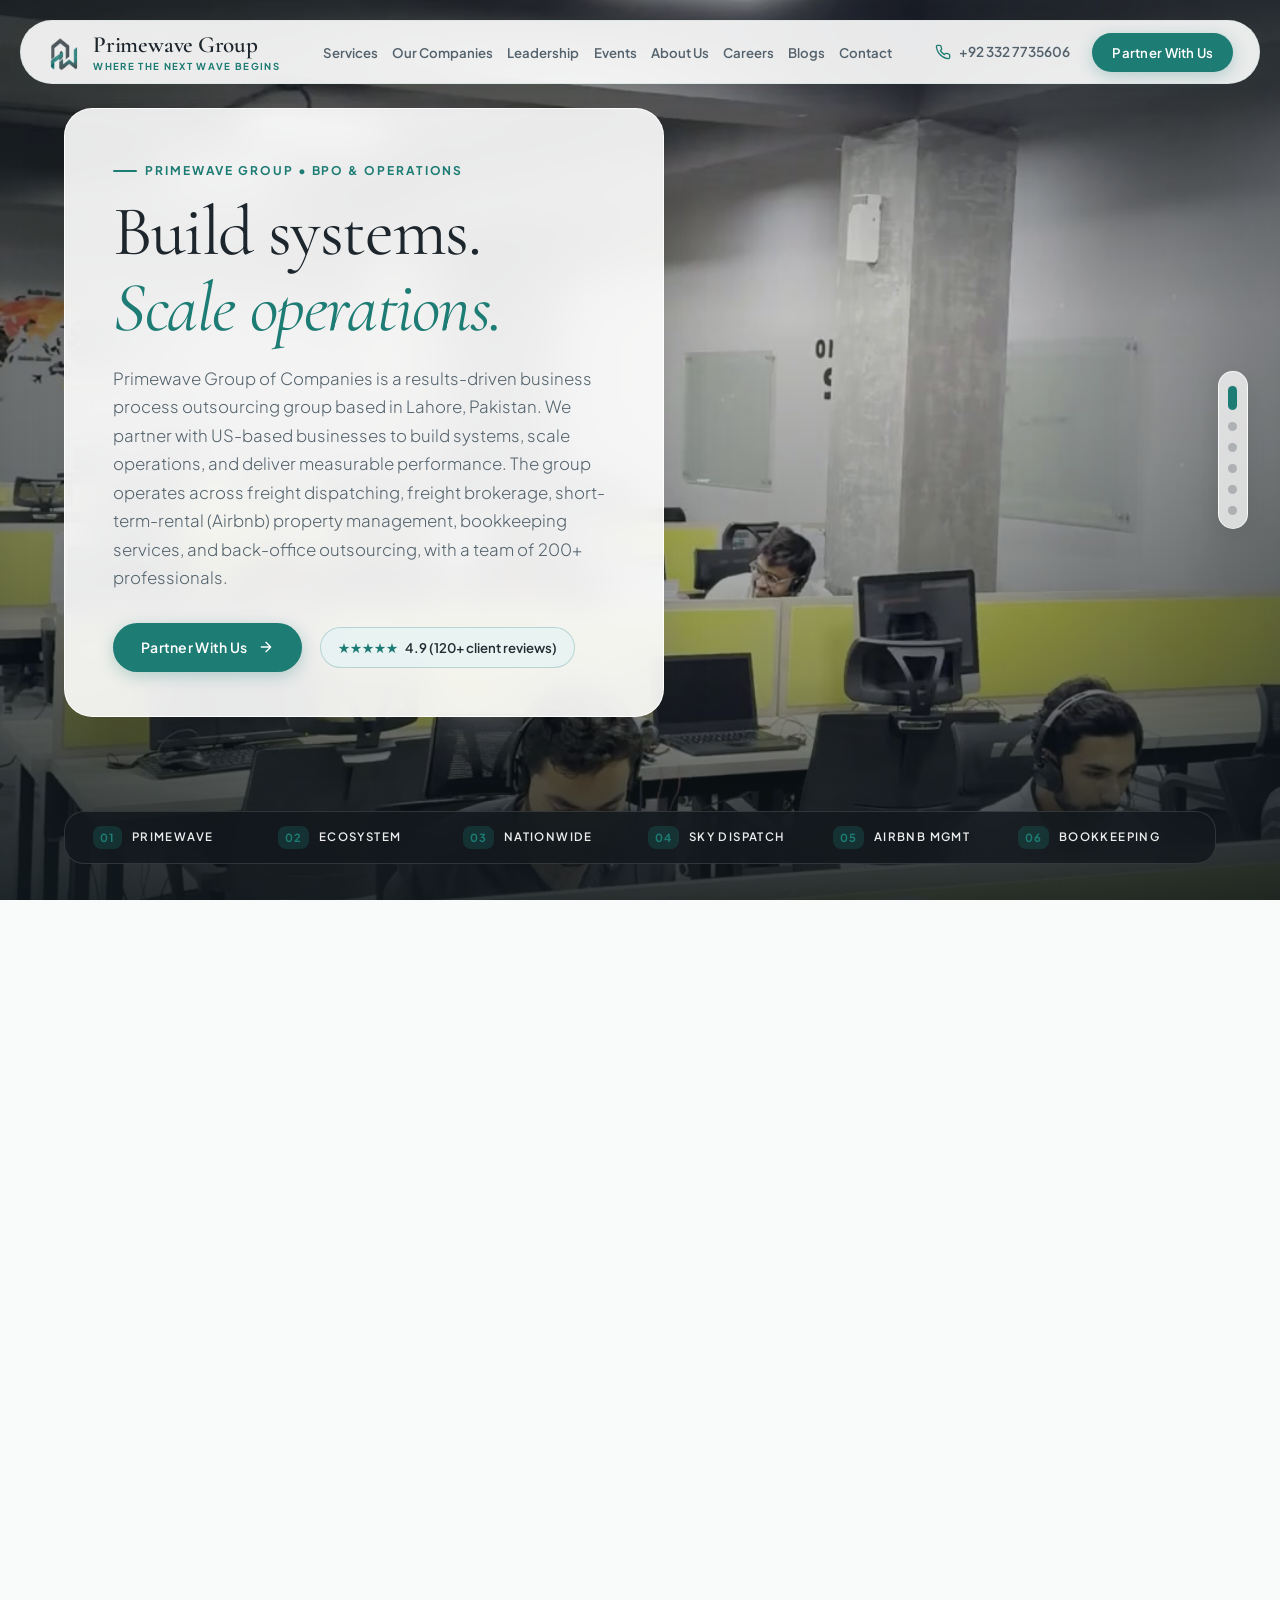
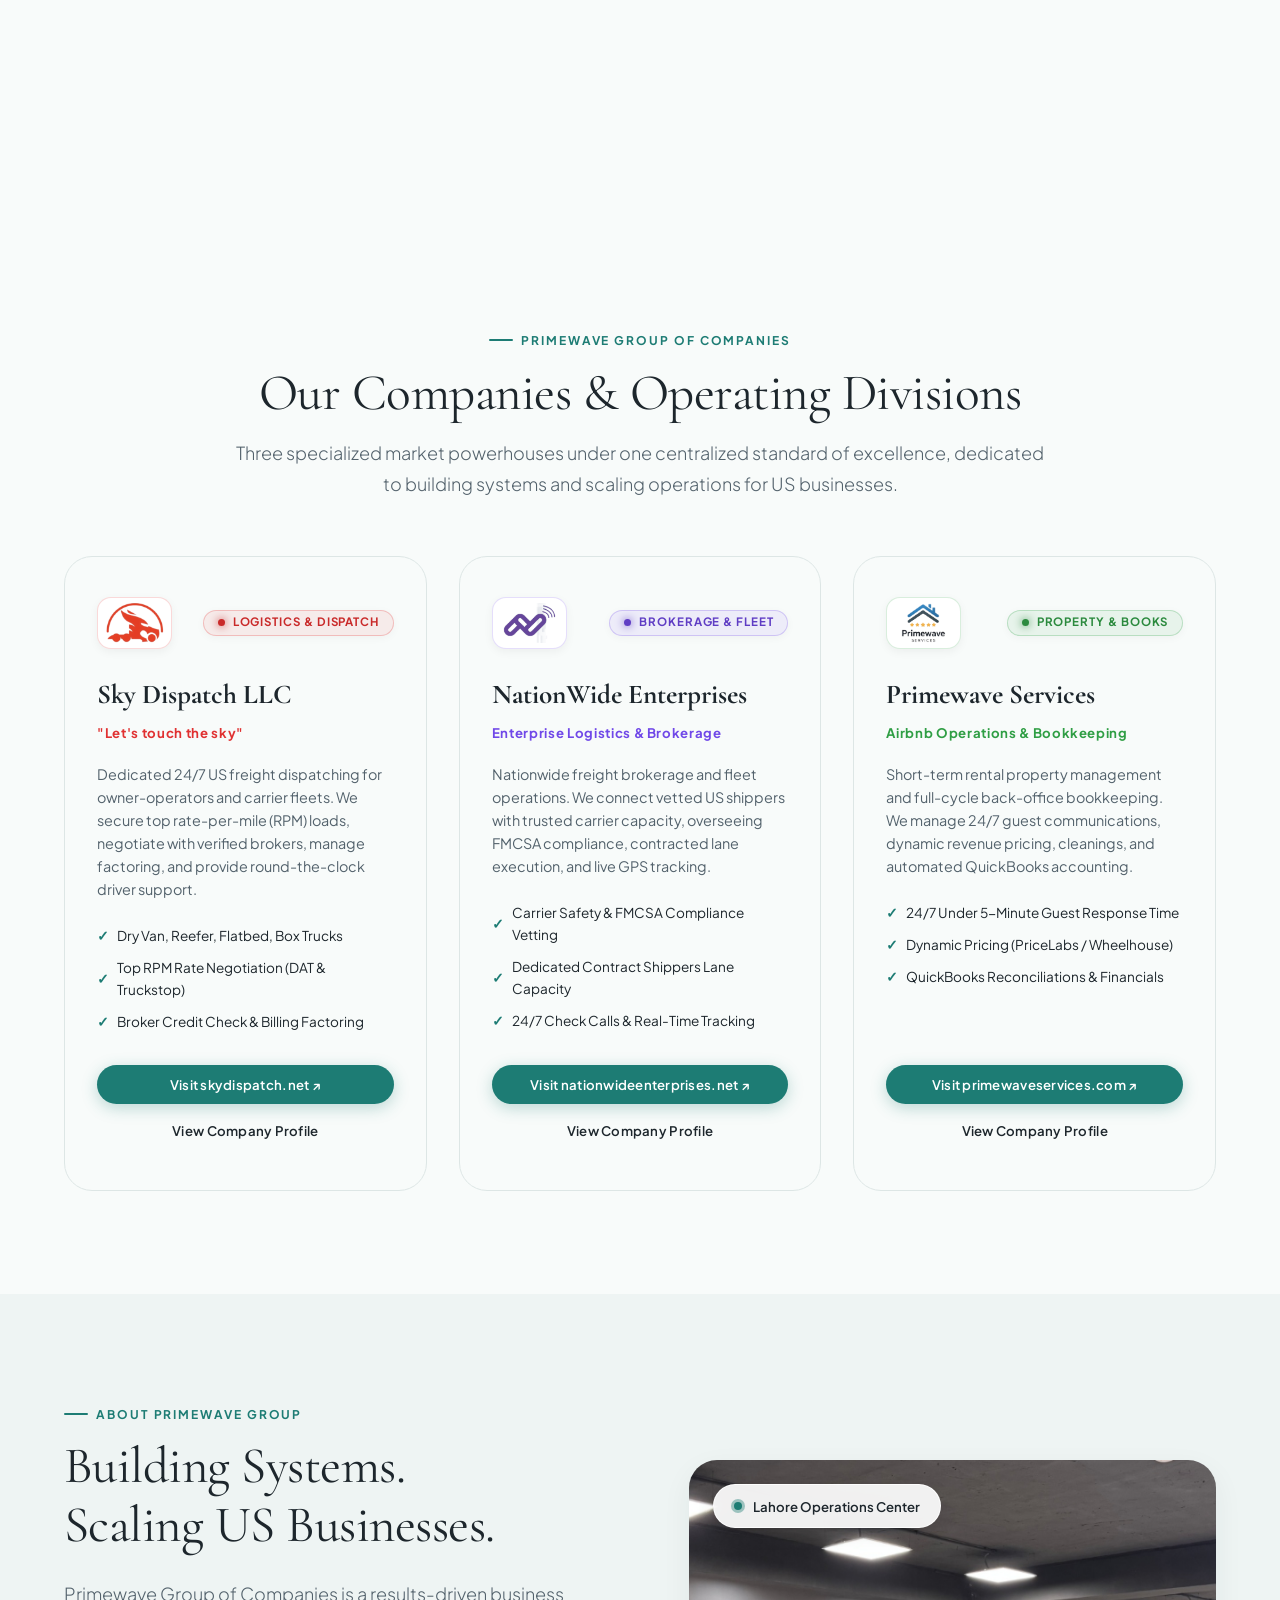
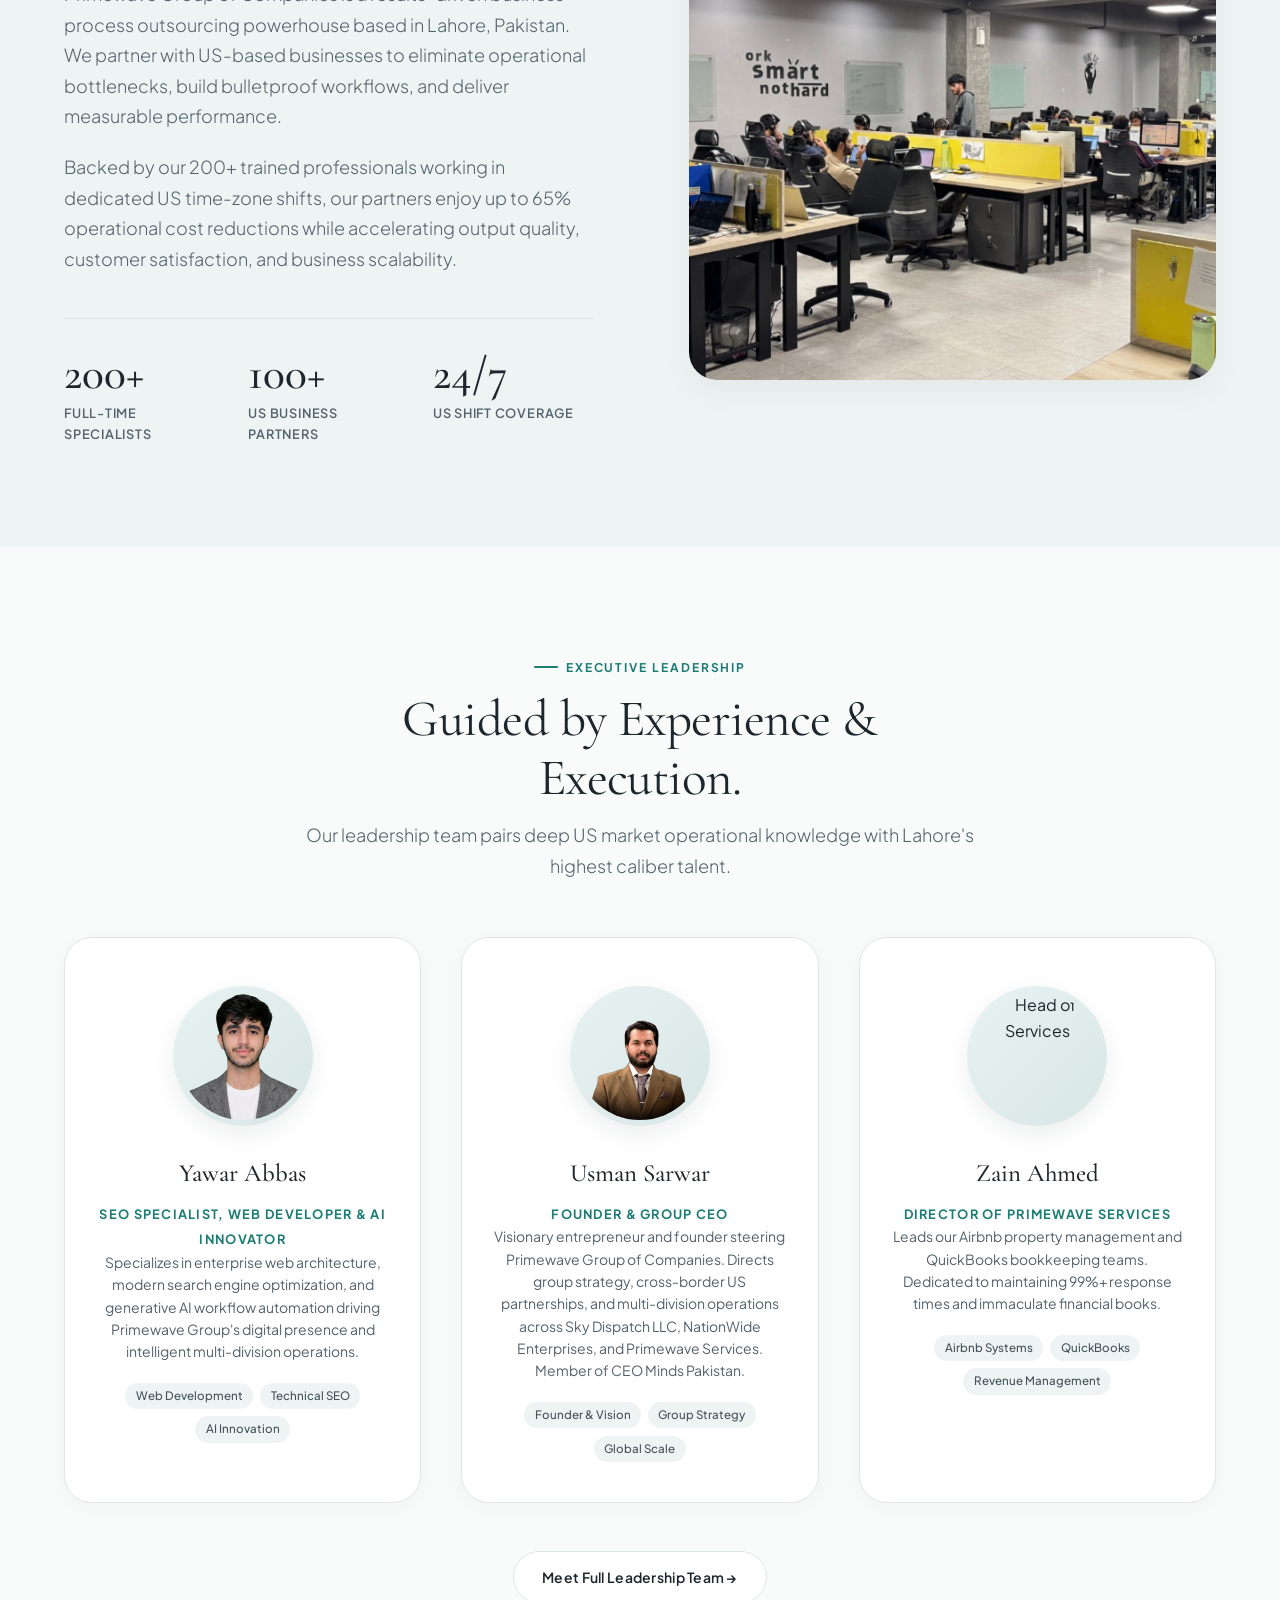
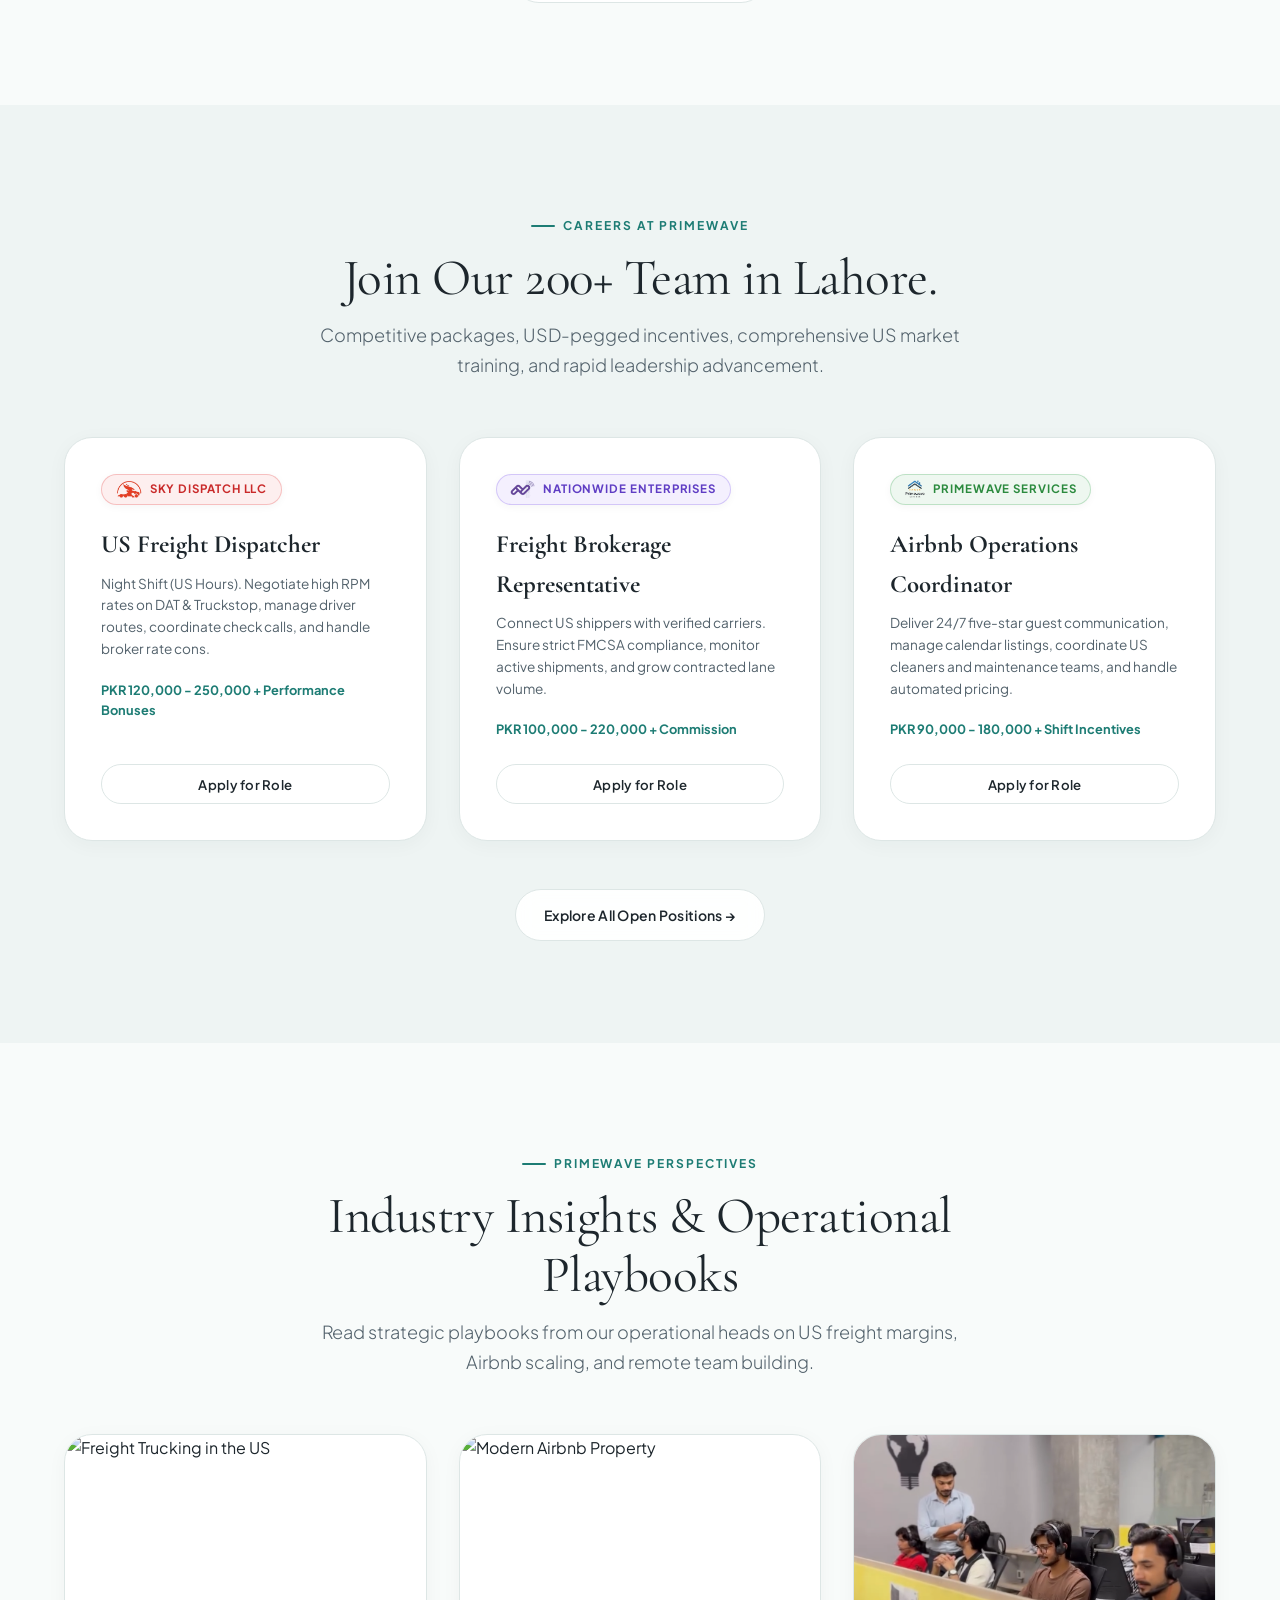
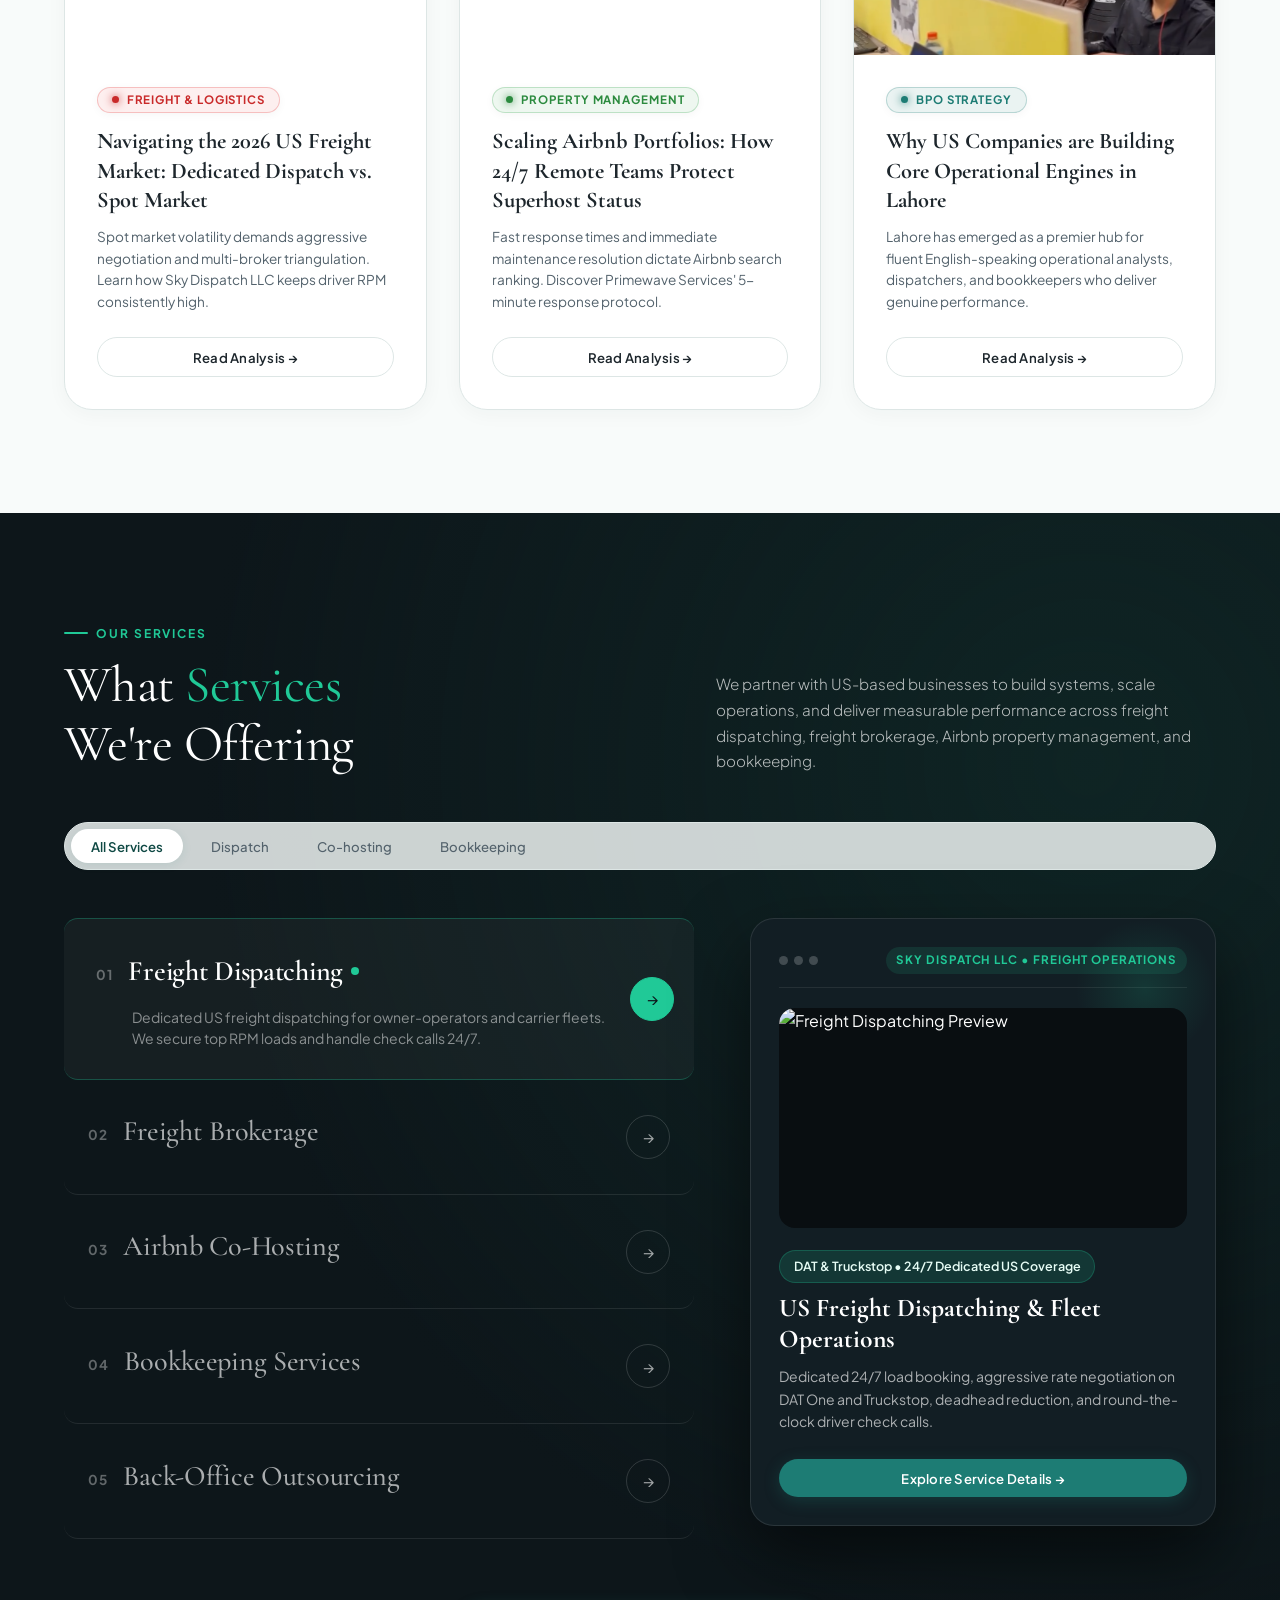
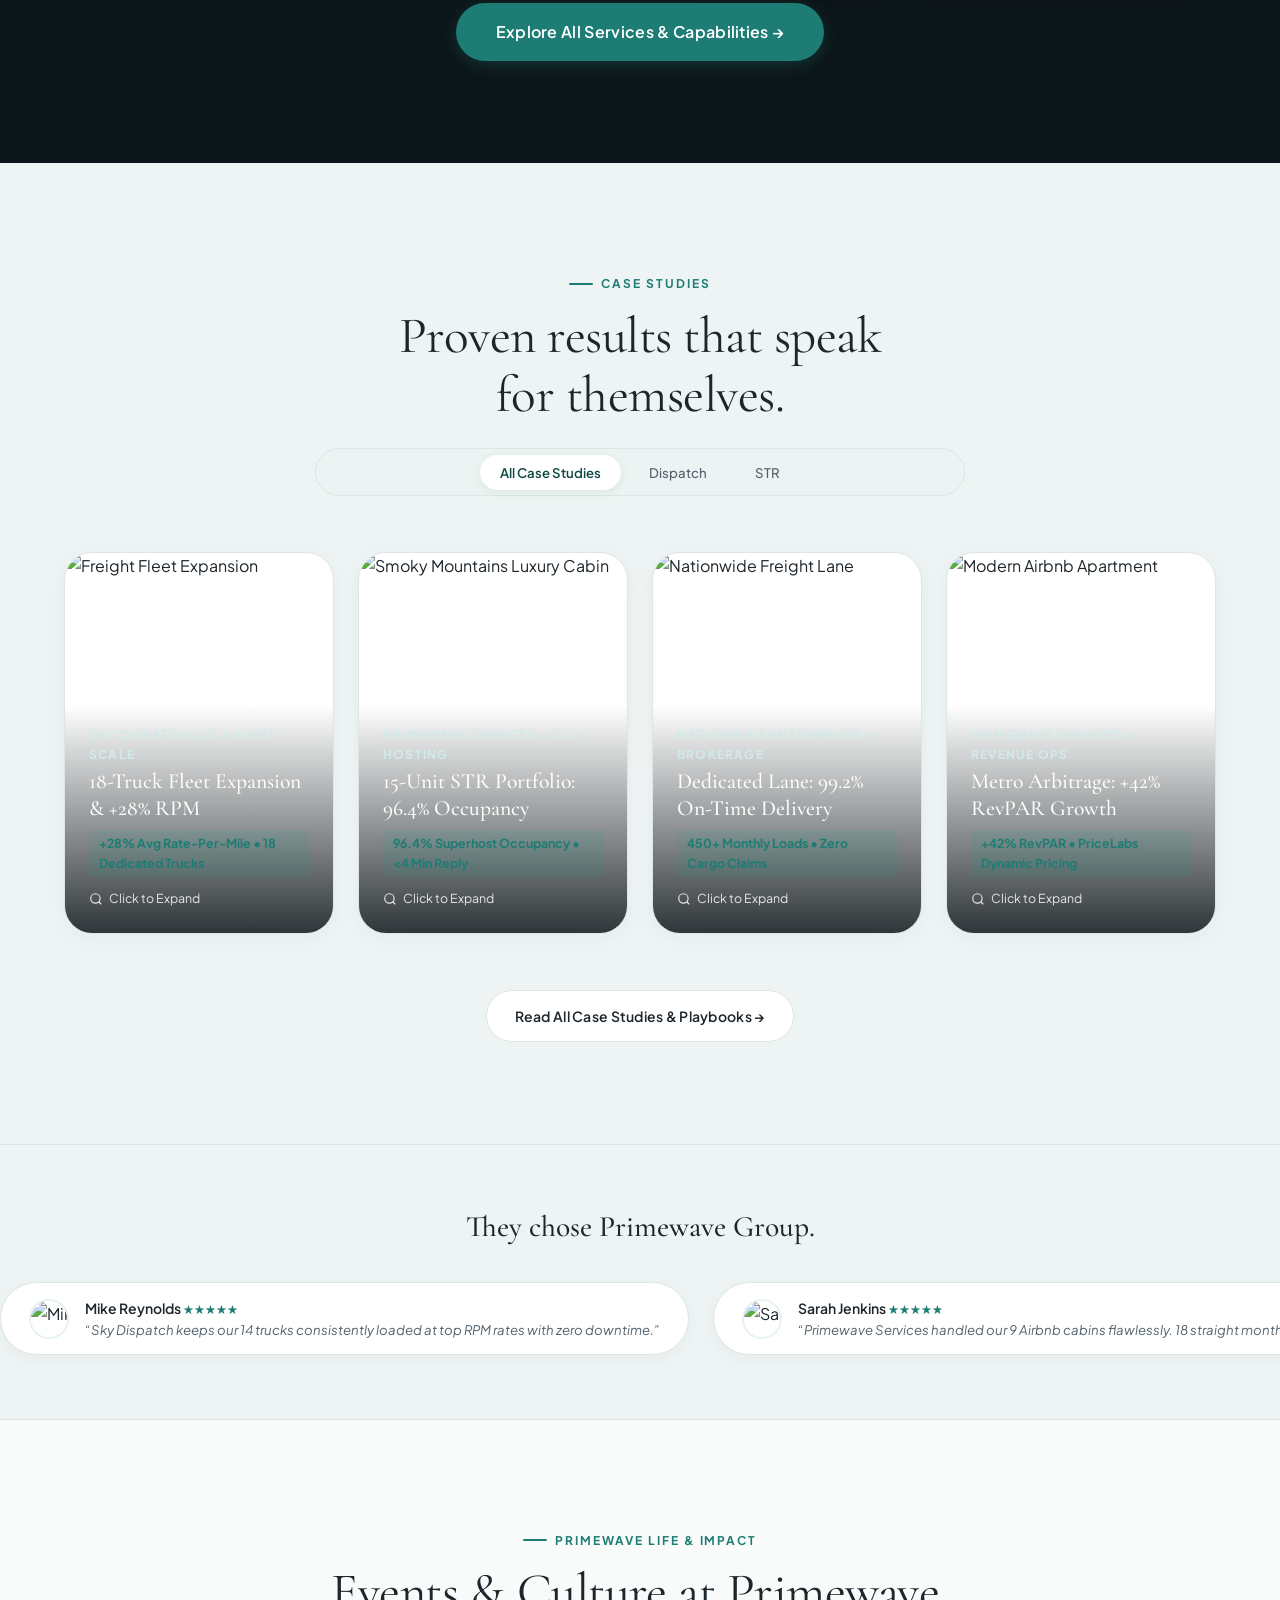
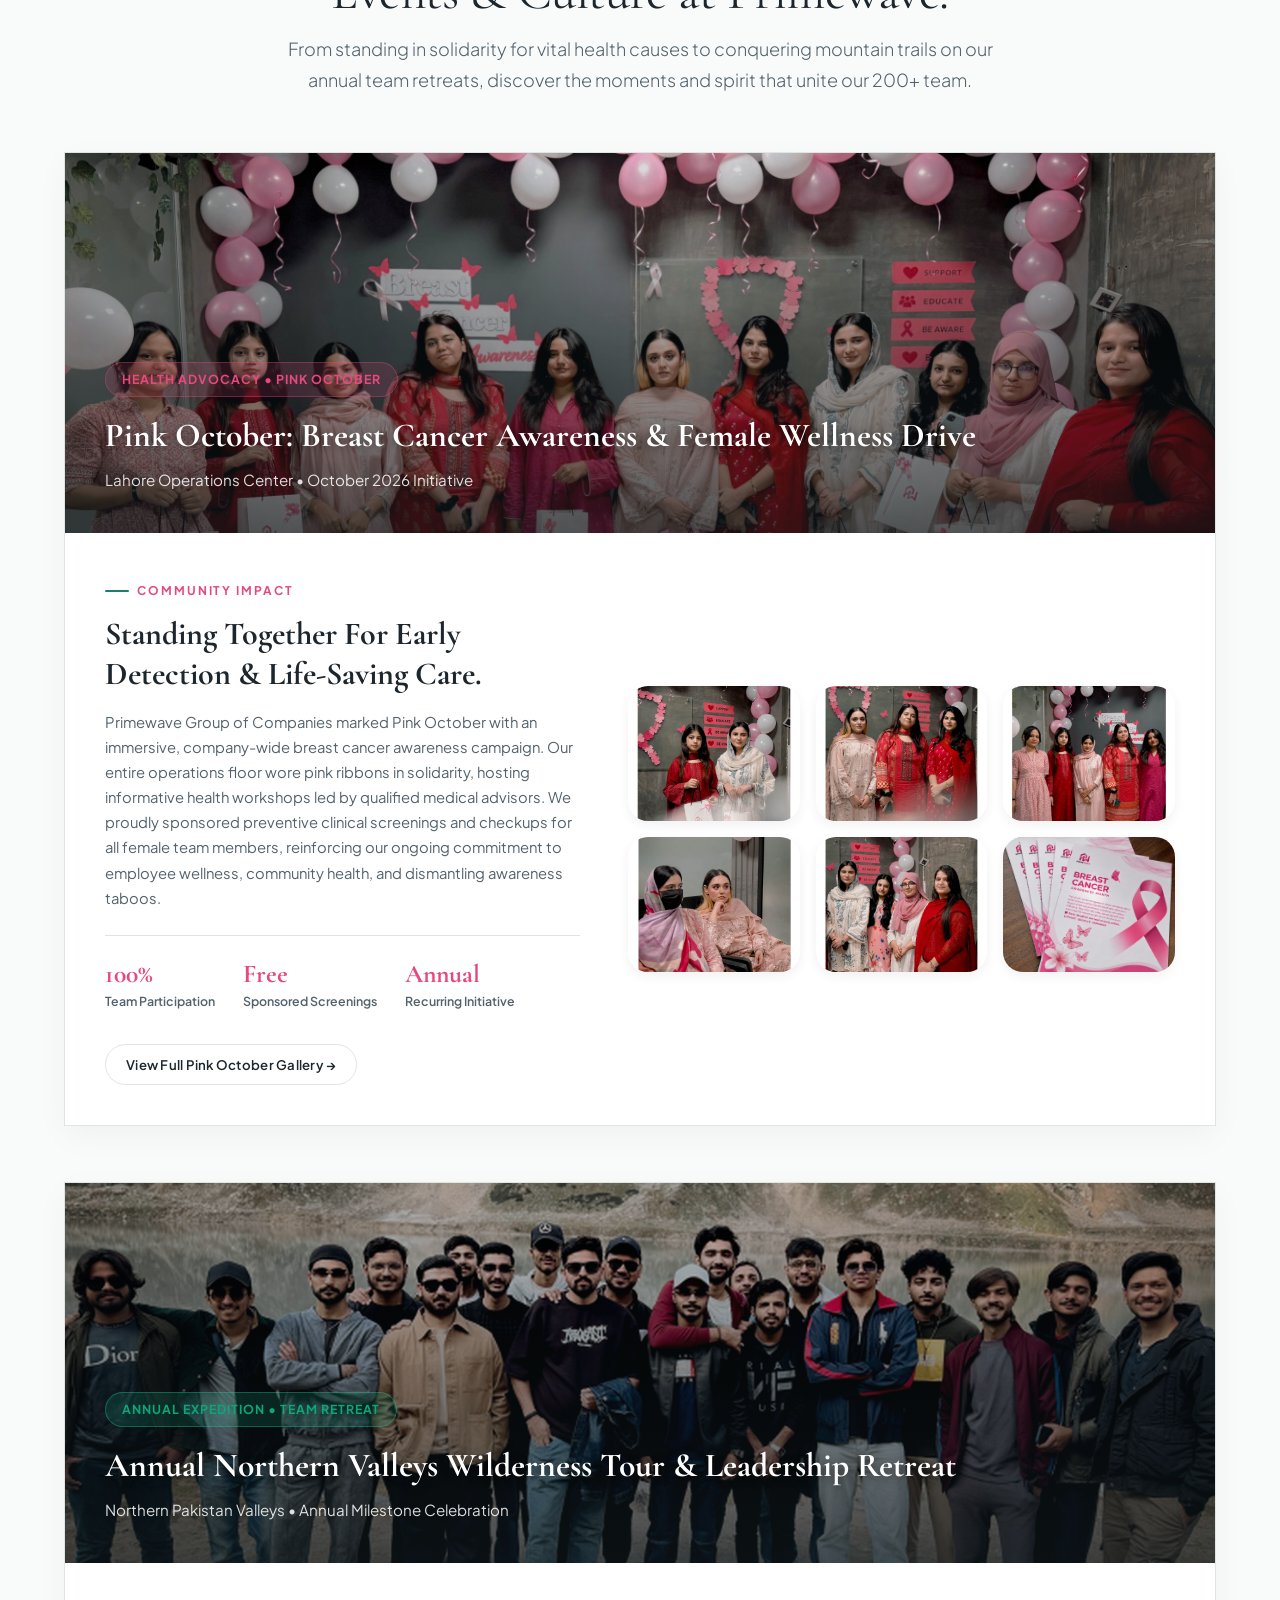
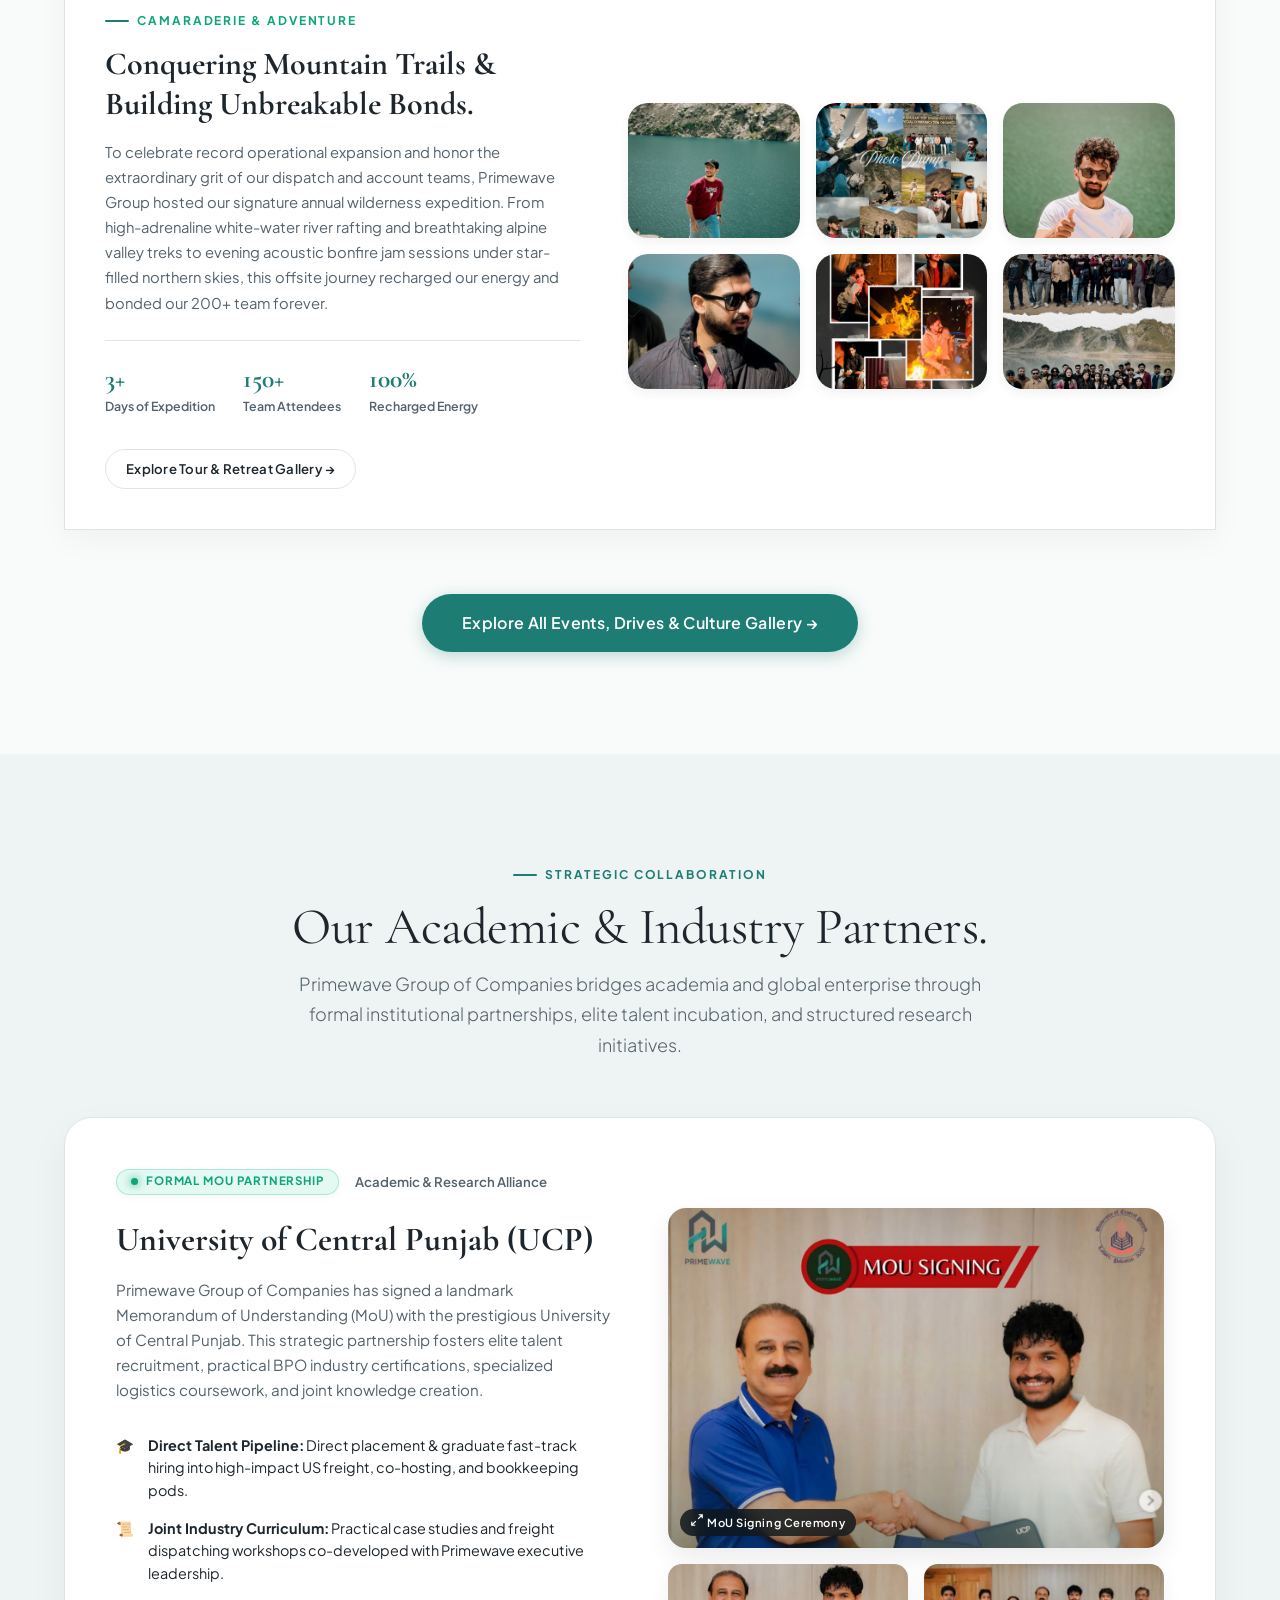
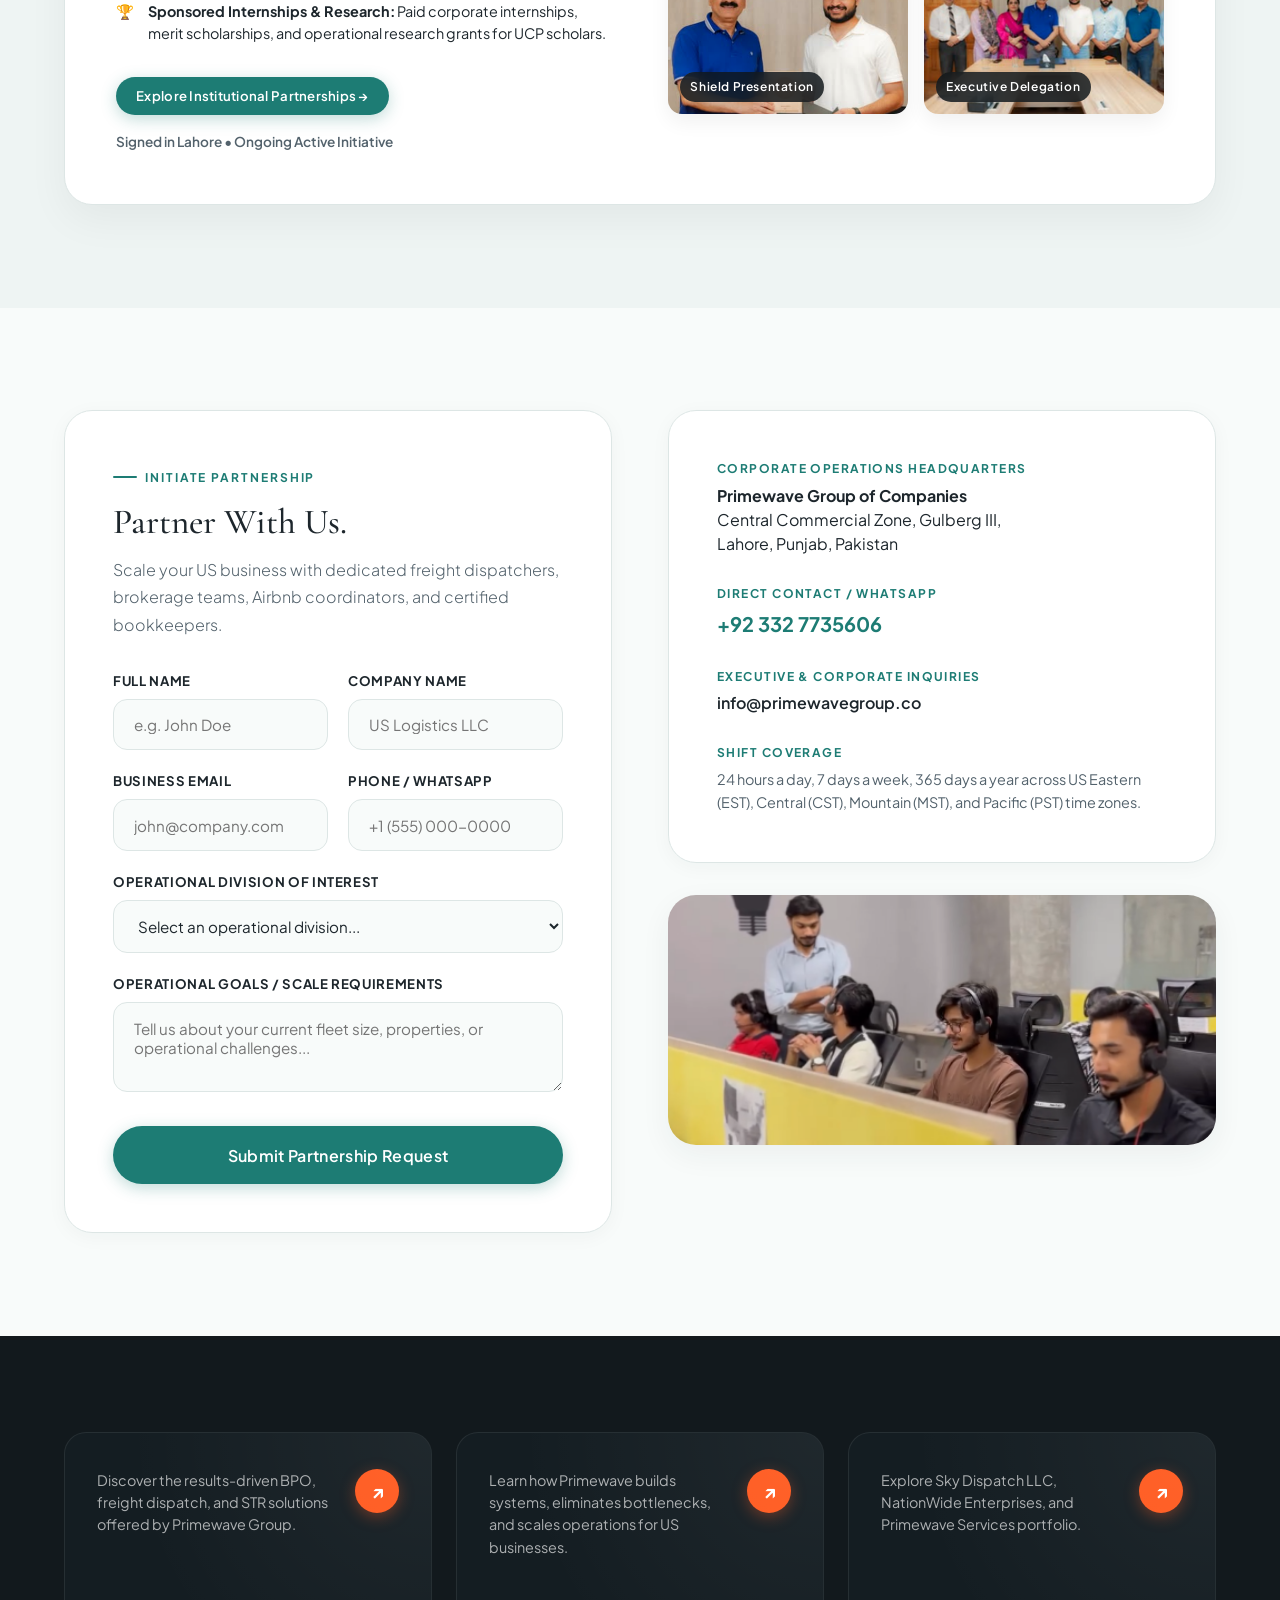
==== commit 10f83564: "feat(seo): clean URLs across site, SEO metadata, Vercel cleanUrls, mobile UI fixes & leadership upda" ====
--- a/index.html
+++ b/index.html
@@ -3,8 +3,97 @@
 <head>
   <meta charset="UTF-8">
   <meta name="viewport" content="width=device-width, initial-scale=1.0">
-  <title>Primewave Group of Companies — Where The Next Wave Begins</title>
-  <meta name="description" content="Primewave Group of Companies is a results-driven business process outsourcing powerhouse based in Lahore, Pakistan partnering with US businesses across freight dispatching, freight brokerage, Airbnb property management, and bookkeeping.">
+    <title>Primewave Group — Premier BPO, US Freight Dispatch & Global Enterprise Solutions</title>
+  <meta name="description" content="Primewave Group of Companies is a results-driven business process outsourcing powerhouse based in Lahore, Pakistan. 200+ specialists partnering with US businesses in freight dispatch, brokerage, Airbnb hosting & bookkeeping.">
+  <link rel="canonical" href="https://primewave-group.vercel.app/">
+  <meta name="robots" content="index, follow, max-image-preview:large, max-snippet:-1, max-video-preview:-1">
+  <meta name="keywords" content="Primewave Group, BPO Pakistan, US Freight Dispatch, Freight Brokerage, Sky Dispatch LLC, NationWide Enterprises, Airbnb Co-Hosting, Bookkeeping Services, Lahore BPO Outsourcing">
+  <meta name="author" content="Primewave Group of Companies">
+  <meta name="theme-color" content="#0D161A">
+
+  <!-- Open Graph / Facebook -->
+  <meta property="og:type" content="website">
+  <meta property="og:locale" content="en_US">
+  <meta property="og:site_name" content="Primewave Group of Companies">
+  <meta property="og:title" content="Primewave Group — Premier BPO, US Freight Dispatch & Global Enterprise Solutions">
+  <meta property="og:description" content="Primewave Group of Companies is a results-driven business process outsourcing powerhouse based in Lahore, Pakistan. 200+ specialists partnering with US businesses in freight dispatch, brokerage, Airbnb hosting & bookkeeping.">
+  <meta property="og:url" content="https://primewave-group.vercel.app/">
+  <meta property="og:image" content="https://primewave-group.vercel.app/assets/companies-diagram.jpg">
+  <meta property="og:image:width" content="1200">
+  <meta property="og:image:height" content="630">
+  <meta property="og:image:alt" content="Primewave Group — Premier BPO, US Freight Dispatch & Global Enterprise Solutions">
+
+  <!-- Twitter Card -->
+  <meta name="twitter:card" content="summary_large_image">
+  <meta name="twitter:title" content="Primewave Group — Premier BPO, US Freight Dispatch & Global Enterprise Solutions">
+  <meta name="twitter:description" content="Primewave Group of Companies is a results-driven business process outsourcing powerhouse based in Lahore, Pakistan. 200+ specialists partnering with US businesses in freight dispatch, brokerage, Airbnb hosting & bookkeeping.">
+  <meta name="twitter:image" content="https://primewave-group.vercel.app/assets/companies-diagram.jpg">
+
+  <!-- Structured Data: Organization & WebSite Schema (JSON-LD) -->
+  <script type="application/ld+json">
+  {
+    "@context": "https://schema.org",
+    "@graph": [
+      {
+        "@type": "Organization",
+        "@id": "https://primewave-group.vercel.app/#organization",
+        "name": "Primewave Group of Companies",
+        "alternateName": "Primewave Group",
+        "url": "https://primewave-group.vercel.app/",
+        "logo": {
+          "@type": "ImageObject",
+          "@id": "https://primewave-group.vercel.app/#logo",
+          "url": "https://primewave-group.vercel.app/assets/logo.png",
+          "contentUrl": "https://primewave-group.vercel.app/assets/logo.png",
+          "caption": "Primewave Group of Companies"
+        },
+        "image": "https://primewave-group.vercel.app/assets/companies-diagram.jpg",
+        "description": "Primewave Group of Companies is a results-driven business process outsourcing powerhouse based in Lahore, Pakistan. 200+ specialists partnering with US businesses in freight dispatch, brokerage, Airbnb hosting & bookkeeping.",
+        "telephone": "+923327735606",
+        "email": "info@primewavegroup.co",
+        "address": {
+          "@type": "PostalAddress",
+          "addressLocality": "Lahore",
+          "addressRegion": "Punjab",
+          "addressCountry": "PK"
+        },
+        "sameAs": [
+          "https://www.linkedin.com/company/primewave-group/",
+          "https://instagram.com/primewave.group",
+          "https://facebook.com/people/Primewave-Group-of-Companies/61590947390403/"
+        ],
+        "founder": {
+          "@type": "Person",
+          "name": "Usman Sarwar",
+          "jobTitle": "Founder & Group CEO"
+        },
+        "member": [
+          {
+            "@type": "Person",
+            "name": "Yawar Abbas",
+            "jobTitle": "SEO Specialist, Web Developer & AI Innovator",
+            "url": "https://yawarabbass.vercel.app"
+          }
+        ],
+        "numberOfEmployees": {
+          "@type": "QuantitativeValue",
+          "minValue": 200
+        }
+      },
+      {
+        "@type": "WebSite",
+        "@id": "https://primewave-group.vercel.app/#website",
+        "url": "https://primewave-group.vercel.app/",
+        "name": "Primewave Group of Companies",
+        "description": "Where The Next Wave Begins — BPO, US Freight Dispatching & Corporate Outsourcing Hub",
+        "publisher": {
+          "@id": "https://primewave-group.vercel.app/#organization"
+        },
+        "inLanguage": "en-US"
+      }
+    ]
+  }
+  </script>
 
   <!-- Site Icon & Favicon using uploaded Primewave Group Logo (Transparent Background) -->
   <link rel="icon" type="image/png" href="assets/favicon.png">
@@ -25,7 +114,7 @@
        ========================================================================== -->
   <header class="site-header">
     <div class="nav-container">
-      <a href="index.html" class="brand-logo" aria-label="Primewave Group Home">
+      <a href="/" class="brand-logo" aria-label="Primewave Group Home">
         <img src="assets/logo.png" alt="Primewave Group Logo" class="brand-logo-img">
         <div class="brand-logo-text">
           <span class="brand-name">Primewave Group</span>
@@ -35,14 +124,14 @@
 
       <nav aria-label="Main Navigation">
         <ul class="nav-menu">
-          <li><a href="services.html" class="nav-link">Services</a></li>
-          <li><a href="companies.html" class="nav-link">Our Companies</a></li>
-          <li><a href="leadership.html" class="nav-link">Leadership</a></li>
-          <li><a href="events.html" class="nav-link">Events</a></li>
-          <li><a href="about.html" class="nav-link">About Us</a></li>
-          <li><a href="careers.html" class="nav-link">Careers</a></li>
-          <li><a href="blogs.html" class="nav-link">Blogs</a></li>
-          <li><a href="contact.html" class="nav-link">Contact</a></li>
+          <li><a href="/services" class="nav-link">Services</a></li>
+          <li><a href="/companies" class="nav-link">Our Companies</a></li>
+          <li><a href="/leadership" class="nav-link">Leadership</a></li>
+          <li><a href="/events" class="nav-link">Events</a></li>
+          <li><a href="/about" class="nav-link">About Us</a></li>
+          <li><a href="/careers" class="nav-link">Careers</a></li>
+          <li><a href="/blogs" class="nav-link">Blogs</a></li>
+          <li><a href="/contact" class="nav-link">Contact</a></li>
         </ul>
       </nav>
 
@@ -54,7 +143,7 @@
         </a>
 
         <!-- Partner With Us CTA -->
-        <a href="contact.html" class="btn btn-primary btn-sm">Partner With Us</a>
+        <a href="/contact" class="btn btn-primary btn-sm">Partner With Us</a>
 
         <!-- Mobile Drawer Toggle -->
         <button type="button" class="nav-toggle" aria-label="Open mobile menu">
@@ -77,17 +166,17 @@
         </div>
       </div>
       <ul class="mobile-nav-links">
-        <li><a href="services.html" class="mobile-nav-link">Services</a></li>
-        <li><a href="companies.html" class="mobile-nav-link">Our Companies</a></li>
-        <li><a href="leadership.html" class="mobile-nav-link">Leadership</a></li>
-        <li><a href="events.html" class="mobile-nav-link">Events</a></li>
-        <li><a href="about.html" class="mobile-nav-link">About Us</a></li>
-        <li><a href="careers.html" class="mobile-nav-link">Careers</a></li>
-        <li><a href="blogs.html" class="mobile-nav-link">Blogs</a></li>
-        <li><a href="contact.html" class="mobile-nav-link">Contact</a></li>
+        <li><a href="/services" class="mobile-nav-link">Services</a></li>
+        <li><a href="/companies" class="mobile-nav-link">Our Companies</a></li>
+        <li><a href="/leadership" class="mobile-nav-link">Leadership</a></li>
+        <li><a href="/events" class="mobile-nav-link">Events</a></li>
+        <li><a href="/about" class="mobile-nav-link">About Us</a></li>
+        <li><a href="/careers" class="mobile-nav-link">Careers</a></li>
+        <li><a href="/blogs" class="mobile-nav-link">Blogs</a></li>
+        <li><a href="/contact" class="mobile-nav-link">Contact</a></li>
       </ul>
       <div style="margin-top: 2rem;">
-        <a href="contact.html" class="btn btn-primary" style="width: 100%; text-align: center;">Partner With Us</a>
+        <a href="/contact" class="btn btn-primary" style="width: 100%; text-align: center;">Partner With Us</a>
       </div>
     </div>
   </div>
@@ -100,15 +189,15 @@
       <div class="hero-viewport">
         <!-- Background Slides -->
         <div class="hero-slides-wrapper">
-          <!-- Slide 0: Primewave Group Hero Video (Authentic HD iPhone 15 Pro Max) -->
+          <!-- Slide 0: Primewave Group Hero Video (Authentic HD Operations Floor) -->
           <div class="hero-slide active">
-            <video class="hero-slide-img" autoplay muted loop playsinline poster="assets/hero-video-poster.jpg">
-              <source src="assets/hero-video-pwg.mp4" type="video/mp4">
+            <video class="hero-slide-img" autoplay muted loop playsinline poster="assets/hero-office-working-poster.jpg">
+              <source src="assets/hero-office-working.mp4" type="video/mp4">
             </video>
           </div>
-          <!-- Slide 1: Primewave Team Retreat (High HD Quality) -->
+          <!-- Slide 1: Primewave Team Group (High HD Quality 3240x1350) -->
           <div class="hero-slide">
-            <img class="hero-slide-img" src="assets/hero-team-retreat.png" alt="Primewave Group Team Retreat" style="object-position: center 30%;">
+            <img class="hero-slide-img" src="assets/hero-team-group-hd.jpg" alt="Primewave Group Entire Team in Lahore" style="object-position: center 30%;">
           </div>
           <!-- Slide 2: NationWide Enterprises — Freight Brokerage & Logistics Hub -->
           <div class="hero-slide">
@@ -144,7 +233,7 @@
               Primewave Group of Companies is a results-driven business process outsourcing group based in Lahore, Pakistan. We partner with US-based businesses to build systems, scale operations, and deliver measurable performance. The group operates across freight dispatching, freight brokerage, short-term-rental (Airbnb) property management, bookkeeping services, and back-office outsourcing, with a team of 200+ professionals.
             </p>
             <div class="hero-actions-row">
-              <a href="contact.html" class="btn btn-primary">
+              <a href="/contact" class="btn btn-primary">
                 Partner With Us
                 <svg width="16" height="16" viewBox="0 0 24 24" fill="none" stroke="currentColor" stroke-width="2" stroke-linecap="round" stroke-linejoin="round"><path d="M5 12h14M12 5l7 7-7 7"/></svg>
               </a>
@@ -194,8 +283,8 @@
               Primewave Group of Companies unites three dedicated operating divisions under one standard of excellence. From nationwide freight dispatching and brokerage to short-term rental management and back-office bookkeeping, our 200+ specialists build systems and scale operations for US partners.
             </p>
             <div style="margin-top: 1.25rem; display: flex; gap: 0.75rem; flex-wrap: wrap;">
-              <a href="companies.html" class="btn btn-primary btn-sm">Explore Our Companies →</a>
-              <a href="contact.html" class="btn btn-outline btn-sm">Partner With Us</a>
+              <a href="/companies" class="btn btn-primary btn-sm">Explore Our Companies →</a>
+              <a href="/contact" class="btn btn-outline btn-sm">Partner With Us</a>
             </div>
           </div>
 
@@ -218,7 +307,7 @@
               <a href="https://nationwideenterprises.net" target="_blank" rel="noopener noreferrer" class="btn btn-primary btn-sm">
                 Visit nationwideenterprises.net ↗
               </a>
-              <a href="companies.html" class="btn btn-outline btn-sm">Learn More</a>
+              <a href="/companies" class="btn btn-outline btn-sm">Learn More</a>
             </div>
           </div>
 
@@ -241,7 +330,7 @@
               <a href="https://skydispatch.net" target="_blank" rel="noopener noreferrer" class="btn btn-primary btn-sm">
                 Visit skydispatch.net ↗
               </a>
-              <a href="companies.html" class="btn btn-outline btn-sm">Learn More</a>
+              <a href="/companies" class="btn btn-outline btn-sm">Learn More</a>
             </div>
           </div>
 
@@ -264,7 +353,7 @@
               <a href="https://primewaveservices.com" target="_blank" rel="noopener noreferrer" class="btn btn-primary btn-sm">
                 Visit primewaveservices.com ↗
               </a>
-              <a href="companies.html" class="btn btn-outline btn-sm">Learn More</a>
+              <a href="/companies" class="btn btn-outline btn-sm">Learn More</a>
             </div>
           </div>
 
@@ -284,10 +373,10 @@
               <span class="story-chip">Financial Reporting</span>
             </div>
             <div style="margin-top: 1.5rem; display: flex; gap: 0.75rem; flex-wrap: wrap; align-items: center;">
-              <a href="contact.html" class="btn btn-primary btn-sm">
+              <a href="/contact" class="btn btn-primary btn-sm">
                 Get Free Consultation →
               </a>
-              <a href="companies.html" class="btn btn-outline btn-sm">View Solutions</a>
+              <a href="/companies" class="btn btn-outline btn-sm">View Solutions</a>
             </div>
           </div>
         </div>
@@ -401,7 +490,7 @@
             </ul>
             <div style="margin-top: auto; display: flex; flex-direction: column; gap: 0.5rem;">
               <a href="https://skydispatch.net" target="_blank" rel="noopener noreferrer" class="btn btn-primary btn-sm" style="width: 100%; text-align: center;">Visit skydispatch.net ↗</a>
-              <a href="companies.html" class="btn btn-outline btn-sm" style="width: 100%; text-align: center;">View Company Profile</a>
+              <a href="/companies" class="btn btn-outline btn-sm" style="width: 100%; text-align: center;">View Company Profile</a>
             </div>
           </div>
 
@@ -425,7 +514,7 @@
             </ul>
             <div style="margin-top: auto; display: flex; flex-direction: column; gap: 0.5rem;">
               <a href="https://nationwideenterprises.net" target="_blank" rel="noopener noreferrer" class="btn btn-primary btn-sm" style="width: 100%; text-align: center;">Visit nationwideenterprises.net ↗</a>
-              <a href="companies.html" class="btn btn-outline btn-sm" style="width: 100%; text-align: center;">View Company Profile</a>
+              <a href="/companies" class="btn btn-outline btn-sm" style="width: 100%; text-align: center;">View Company Profile</a>
             </div>
           </div>
 
@@ -449,7 +538,7 @@
             </ul>
             <div style="margin-top: auto; display: flex; flex-direction: column; gap: 0.5rem;">
               <a href="https://primewaveservices.com" target="_blank" rel="noopener noreferrer" class="btn btn-primary btn-sm" style="width: 100%; text-align: center;">Visit primewaveservices.com ↗</a>
-              <a href="companies.html" class="btn btn-outline btn-sm" style="width: 100%; text-align: center;">View Company Profile</a>
+              <a href="/companies" class="btn btn-outline btn-sm" style="width: 100%; text-align: center;">View Company Profile</a>
             </div>
           </div>
         </div>
@@ -489,7 +578,7 @@
           </div>
 
           <div class="about-visual-card">
-            <img class="about-visual-img" src="assets/hero-team.png" alt="Primewave Group Operations Center in Lahore">
+            <img class="about-visual-img" src="assets/gallery/operations-floor.jpg" alt="Primewave Group Operations Floor &amp; Workstations in Lahore">
             <div class="about-floating-badge">
               <span class="pulse-dot"></span>
               <span>Lahore Operations Center</span>
@@ -513,18 +602,18 @@
         </div>
 
         <div class="team-grid">
-          <!-- Leader 1 -->
+          <!-- Leader 1: Yawar Abbas -->
           <div class="team-card">
             <div class="team-photo-wrap">
-              <img class="team-photo" src="https://images.unsplash.com/photo-1560250097-0b93528c311a?auto=format&fit=crop&w=400&q=80" alt="Executive Director">
-            </div>
-            <h3 class="team-name">Hassan Malik</h3>
-            <span class="team-role">Managing Director &amp; Co-Founder</span>
-            <p class="team-bio">15+ years in international BPO scaling and cross-border operations. Oversees global partner relationships, technology investments, and group strategy.</p>
+              <img class="team-photo" src="assets/leaders/yawar-abbas.png" alt="Yawar Abbas - SEO Specialist, Web Developer &amp; AI Innovator">
+            </div>
+            <h3 class="team-name">Yawar Abbas</h3>
+            <span class="team-role">SEO Specialist, Web Developer &amp; AI Innovator</span>
+            <p class="team-bio">Specializes in enterprise web architecture, modern search engine optimization, and generative AI workflow automation driving Primewave Group's digital presence and intelligent multi-division operations.</p>
             <div class="team-specialties">
-              <span class="spec-badge">BPO Strategy</span>
-              <span class="spec-badge">Operations Architecture</span>
-              <span class="spec-badge">Global Scale</span>
+              <span class="spec-badge">Web Development</span>
+              <span class="spec-badge">Technical SEO</span>
+              <span class="spec-badge">AI Innovation</span>
             </div>
           </div>
 
@@ -560,7 +649,7 @@
         </div>
 
         <div style="text-align: center; margin-top: 3rem;">
-          <a href="leadership.html" class="btn btn-secondary">Meet Full Leadership Team →</a>
+          <a href="/leadership" class="btn btn-secondary">Meet Full Leadership Team →</a>
         </div>
       </div>
     </section>
@@ -596,7 +685,7 @@
                 PKR 120,000 - 250,000 + Performance Bonuses
               </div>
             </div>
-            <a href="careers.html" class="btn btn-secondary btn-sm" style="width: 100%;">Apply for Role</a>
+            <a href="/careers" class="btn btn-secondary btn-sm" style="width: 100%;">Apply for Role</a>
           </div>
 
           <!-- Role 2 -->
@@ -616,7 +705,7 @@
                 PKR 100,000 - 220,000 + Commission
               </div>
             </div>
-            <a href="careers.html" class="btn btn-secondary btn-sm" style="width: 100%;">Apply for Role</a>
+            <a href="/careers" class="btn btn-secondary btn-sm" style="width: 100%;">Apply for Role</a>
           </div>
 
           <!-- Role 3 -->
@@ -636,12 +725,12 @@
                 PKR 90,000 - 180,000 + Shift Incentives
               </div>
             </div>
-            <a href="careers.html" class="btn btn-secondary btn-sm" style="width: 100%;">Apply for Role</a>
+            <a href="/careers" class="btn btn-secondary btn-sm" style="width: 100%;">Apply for Role</a>
           </div>
         </div>
 
         <div style="text-align: center; margin-top: 3rem;">
-          <a href="careers.html" class="btn btn-secondary">Explore All Open Positions →</a>
+          <a href="/careers" class="btn btn-secondary">Explore All Open Positions →</a>
         </div>
       </div>
     </section>
@@ -674,7 +763,7 @@
                 Spot market volatility demands aggressive negotiation and multi-broker triangulation. Learn how Sky Dispatch LLC keeps driver RPM consistently high.
               </p>
               <div style="margin-top: auto;">
-                <a href="blogs.html" class="btn btn-secondary btn-sm" style="width: 100%;">Read Analysis →</a>
+                <a href="/blogs" class="btn btn-secondary btn-sm" style="width: 100%;">Read Analysis →</a>
               </div>
             </div>
           </article>
@@ -693,7 +782,7 @@
                 Fast response times and immediate maintenance resolution dictate Airbnb search ranking. Discover Primewave Services' 5-minute response protocol.
               </p>
               <div style="margin-top: auto;">
-                <a href="blogs.html" class="btn btn-secondary btn-sm" style="width: 100%;">Read Analysis →</a>
+                <a href="/blogs" class="btn btn-secondary btn-sm" style="width: 100%;">Read Analysis →</a>
               </div>
             </div>
           </article>
@@ -712,7 +801,7 @@
                 Lahore has emerged as a premier hub for fluent English-speaking operational analysts, dispatchers, and bookkeepers who deliver genuine performance.
               </p>
               <div style="margin-top: auto;">
-                <a href="blogs.html" class="btn btn-secondary btn-sm" style="width: 100%;">Read Analysis →</a>
+                <a href="/blogs" class="btn btn-secondary btn-sm" style="width: 100%;">Read Analysis →</a>
               </div>
             </div>
           </article>
@@ -755,7 +844,7 @@
                  data-metric="DAT &amp; Truckstop • 24/7 Dedicated US Coverage"
                  data-desc="Dedicated 24/7 load booking, aggressive rate negotiation on DAT One and Truckstop, deadhead reduction, and round-the-clock driver check calls."
                  data-img="https://images.unsplash.com/photo-1601584115197-04ecc0da31d7?auto=format&amp;fit=crop&amp;w=900&amp;q=85"
-                 data-link="services.html#dispatch"
+                 data-link="/services#dispatch"
                  data-category="dispatch">
               <div class="service-row-content">
                 <div class="service-row-num-title">
@@ -777,7 +866,7 @@
                  data-metric="FMCSA Certified • All 50 US States"
                  data-desc="Connecting vetted US shippers with trusted carrier capacity. Complete FMCSA compliance verification, contracted lane fulfillment, and real-time GPS tracking."
                  data-img="https://images.unsplash.com/photo-1586528116311-ad8dd3c8310d?auto=format&amp;fit=crop&amp;w=900&amp;q=85"
-                 data-link="services.html#brokerage"
+                 data-link="/services#brokerage"
                  data-category="dispatch">
               <div class="service-row-content">
                 <div class="service-row-num-title">
@@ -799,7 +888,7 @@
                  data-metric="&lt;5 Min Response Protocol • Superhost Status"
                  data-desc="Complete short-term rental management: 24/7 instant guest messaging, PriceLabs dynamic pricing algorithms, automated cleaner dispatch, and five-star reviews."
                  data-img="https://images.unsplash.com/photo-1502672260266-1c1ef2d93688?auto=format&amp;fit=crop&amp;w=900&amp;q=85"
-                 data-link="services.html#cohosting"
+                 data-link="/services#cohosting"
                  data-category="co-hosting">
               <div class="service-row-content">
                 <div class="service-row-num-title">
@@ -821,7 +910,7 @@
                  data-metric="QuickBooks &amp; Xero • Certified ProAdvisors"
                  data-desc="Full-cycle financial oversight including daily bank reconciliations, accounts payable and receivable management, month-end closes, and CPA tax-ready packages."
                  data-img="https://images.unsplash.com/photo-1554224155-6726b3ff858f?auto=format&amp;fit=crop&amp;w=900&amp;q=85"
-                 data-link="services.html#bookkeeping"
+                 data-link="/services#bookkeeping"
                  data-category="bookkeeping">
               <div class="service-row-content">
                 <div class="service-row-num-title">
@@ -843,7 +932,7 @@
                  data-metric="200+ Trained Specialists • Live US Shifts"
                  data-desc="Custom dedicated teams trained on your CRM, TMS, and internal workflows. Seamlessly integrated into US Eastern, Central, and Pacific working hours."
                  data-img="assets/hero-dispatch.png"
-                 data-link="services.html"
+                 data-link="/services"
                  data-category="dispatch bookkeeping">
               <div class="service-row-content">
                 <div class="service-row-num-title">
@@ -883,7 +972,7 @@
                   Dedicated 24/7 load booking, aggressive rate negotiation on DAT One and Truckstop, deadhead reduction, and round-the-clock driver check calls.
                 </p>
                 <div class="preview-actions">
-                  <a id="previewCardLink" href="services.html#dispatch" class="btn btn-primary btn-sm" style="width: 100%; text-align: center;">
+                  <a id="previewCardLink" href="/services#dispatch" class="btn btn-primary btn-sm" style="width: 100%; text-align: center;">
                     Explore Service Details →
                   </a>
                 </div>
@@ -894,7 +983,7 @@
 
         <!-- Section Bottom CTA -->
         <div style="text-align: center; margin-top: 4rem;">
-          <a href="services.html" class="btn btn-primary" style="padding: 1rem 2.5rem; font-size: 1rem;">
+          <a href="/services" class="btn btn-primary" style="padding: 1rem 2.5rem; font-size: 1rem;">
             Explore All Services &amp; Capabilities →
           </a>
         </div>
@@ -983,7 +1072,7 @@
         </div>
 
         <div style="text-align: center; margin-top: 3.5rem;">
-          <a href="blogs.html" class="btn btn-secondary">Read All Case Studies &amp; Playbooks →</a>
+          <a href="/blogs" class="btn btn-secondary">Read All Case Studies &amp; Playbooks →</a>
         </div>
       </div>
     </section>
@@ -1117,7 +1206,7 @@
                 </div>
 
                 <div style="margin-top: 2rem;">
-                  <a href="events.html#pink-day" class="btn btn-secondary btn-sm">View Full Pink October Gallery →</a>
+                  <a href="/events#pink-day" class="btn btn-secondary btn-sm">View Full Pink October Gallery →</a>
                 </div>
               </div>
 
@@ -1186,7 +1275,7 @@
                 </div>
 
                 <div style="margin-top: 2rem;">
-                  <a href="events.html#tour" class="btn btn-secondary btn-sm">Explore Tour &amp; Retreat Gallery →</a>
+                  <a href="/events#tour" class="btn btn-secondary btn-sm">Explore Tour &amp; Retreat Gallery →</a>
                 </div>
               </div>
 
@@ -1216,7 +1305,7 @@
         </div>
 
         <div style="text-align: center; margin-top: 4rem;">
-          <a href="events.html" class="btn btn-primary" style="padding: 1rem 2.5rem; font-size: 1rem;">
+          <a href="/events" class="btn btn-primary" style="padding: 1rem 2.5rem; font-size: 1rem;">
             Explore All Events, Drives &amp; Culture Gallery →
           </a>
         </div>
@@ -1429,7 +1518,7 @@
       <div class="bento-nav-section">
         <div class="bento-nav-grid">
           <!-- Card 1: Services -->
-          <a href="services.html" class="bento-nav-card">
+          <a href="/services" class="bento-nav-card">
             <div class="bento-nav-card-top">
               <p class="bento-nav-desc">Discover the results-driven BPO, freight dispatch, and STR solutions offered by Primewave Group.</p>
               <div class="bento-nav-arrow">↗</div>
@@ -1438,7 +1527,7 @@
           </a>
 
           <!-- Card 2: About us -->
-          <a href="about.html" class="bento-nav-card">
+          <a href="/about" class="bento-nav-card">
             <div class="bento-nav-card-top">
               <p class="bento-nav-desc">Learn how Primewave builds systems, eliminates bottlenecks, and scales operations for US businesses.</p>
               <div class="bento-nav-arrow">↗</div>
@@ -1447,7 +1536,7 @@
           </a>
 
           <!-- Card 3: Our Companies -->
-          <a href="companies.html" class="bento-nav-card">
+          <a href="/companies" class="bento-nav-card">
             <div class="bento-nav-card-top">
               <p class="bento-nav-desc">Explore Sky Dispatch LLC, NationWide Enterprises, and Primewave Services portfolio.</p>
               <div class="bento-nav-arrow">↗</div>
@@ -1456,7 +1545,7 @@
           </a>
 
           <!-- Card 4: Contact us -->
-          <a href="contact.html" class="bento-nav-card">
+          <a href="/contact" class="bento-nav-card">
             <div class="bento-nav-card-top">
               <p class="bento-nav-desc">Get in touch with us for partnerships, custom dispatch pods, or consultations—we're here to help!</p>
               <div class="bento-nav-arrow">↗</div>
@@ -1465,7 +1554,7 @@
           </a>
 
           <!-- Card 5: Leadership (Highlighted Card) -->
-          <a href="leadership.html" class="bento-nav-card bento-nav-card-accent">
+          <a href="/leadership" class="bento-nav-card bento-nav-card-accent">
             <div class="bento-nav-card-top">
               <p class="bento-nav-desc">Get to know the executive operators and visionaries steering our 200+ team in Lahore.</p>
               <div class="bento-nav-arrow">↗</div>
@@ -1474,7 +1563,7 @@
           </a>
 
           <!-- Card 6: Careers -->
-          <a href="careers.html" class="bento-nav-card">
+          <a href="/careers" class="bento-nav-card">
             <div class="bento-nav-card-top">
               <p class="bento-nav-desc">Join our 200+ specialist team in Lahore with USD-pegged packages and high-growth trajectories.</p>
               <div class="bento-nav-arrow">↗</div>
@@ -1488,7 +1577,7 @@
       <div class="footer-top-grid" style="border-top: 1px solid rgba(255,255,255,0.08); padding-top: 3rem;">
         <!-- Col 1: Brand & Bio -->
         <div class="footer-brand-col">
-          <a href="index.html" class="brand-logo">
+          <a href="/" class="brand-logo">
             <img src="assets/logo.png" alt="Primewave Group Logo" class="brand-logo-img">
             <div class="brand-logo-text">
               <span class="brand-name" style="color: #FFFFFF;">Primewave Group</span>
@@ -1518,7 +1607,7 @@
             <li><a href="https://nationwideenterprises.net" target="_blank" rel="noopener noreferrer" class="footer-link">NationWide Enterprises ↗</a></li>
             <li><a href="https://skydispatch.net" target="_blank" rel="noopener noreferrer" class="footer-link">Sky Dispatch LLC ↗</a></li>
             <li><a href="https://primewaveservices.com" target="_blank" rel="noopener noreferrer" class="footer-link">Primewave Services ↗</a></li>
-            <li><a href="services.html#bookkeeping" class="footer-link">Bookkeeping Services</a></li>
+            <li><a href="/services#bookkeeping" class="footer-link">Bookkeeping Services</a></li>
           </ul>
         </div>
 
--- a/css/style.css
+++ b/css/style.css
@@ -3193,7 +3193,7 @@
   position: relative;
   border-radius: 18px;
   overflow: hidden;
-  height: 280px;
+  height: 340px;
   box-shadow: 0 10px 25px rgba(0,0,0,0.08);
   cursor: pointer;
 }
@@ -3202,6 +3202,7 @@
   width: 100%;
   height: 100%;
   object-fit: cover;
+  object-position: center 8%;
   transition: transform 0.5s ease;
 }
 
@@ -3436,4 +3437,103 @@
   .event-gallery-item-wide {
     grid-column: span 1;
   }
-}
+  /* Interactive Services Mobile Layout Fix */
+  .services-interactive-grid {
+    grid-template-columns: 1fr !important;
+    gap: 2.25rem !important;
+  }
+  .service-preview-sticky {
+    position: static !important;
+    width: 100% !important;
+    margin-top: 1rem !important;
+  }
+}
+
+/* ==========================================================================
+   MOBILE VIEWPORT ENHANCEMENTS (max-width: 768px and max-width: 576px)
+   ========================================================================== */
+@media (max-width: 768px) {
+  /* Bento Grid Footer: Strictly 1 column on mobile screens */
+  .bento-nav-grid {
+    grid-template-columns: 1fr !important;
+    gap: 1.25rem !important;
+  }
+  .bento-nav-card {
+    min-height: auto !important;
+    padding: 1.85rem 1.6rem !important;
+  }
+  .bento-nav-desc {
+    font-size: 0.95rem !important;
+    line-height: 1.65 !important;
+    margin-bottom: 1.5rem !important;
+    max-width: 100% !important;
+  }
+  .bento-nav-bottom h3 {
+    font-size: 1.6rem !important;
+    letter-spacing: -0.01em !important;
+  }
+  
+  /* Hero Section Mobile Card: Perfectly framed within viewport */
+  .hero-main-banner {
+    padding: 2.15rem 1.5rem !important;
+    margin-inline: auto !important;
+    width: 100% !important;
+    max-width: 520px !important;
+  }
+  .hero-main-title {
+    font-size: 2.25rem !important;
+    line-height: 1.15 !important;
+  }
+  .hero-main-lead {
+    font-size: 0.95rem !important;
+    line-height: 1.65 !important;
+    margin-bottom: 1.5rem !important;
+  }
+  .hero-actions-row {
+    flex-direction: column !important;
+    align-items: stretch !important;
+    gap: 0.85rem !important;
+  }
+  .hero-actions-row .btn {
+    text-align: center !important;
+    justify-content: center !important;
+    width: 100% !important;
+  }
+  .hero-actions-row .rating-badge {
+    justify-content: center !important;
+    width: 100% !important;
+  }
+  
+  /* Floating scrolly cards on mobile */
+  .floating-story-card {
+    right: 4% !important;
+    left: 4% !important;
+    bottom: 4% !important;
+    top: auto !important;
+    max-width: 100% !important;
+    padding: 1.5rem 1.35rem !important;
+  }
+  
+  /* Strategic Partner Card Mobile */
+  .partner-showcase-card {
+    padding: 1.85rem 1.35rem !important;
+  }
+  .partner-photo-large {
+    height: 300px !important;
+  }
+}
+
+@media (max-width: 576px) {
+  .hero-main-banner {
+    padding: 1.75rem 1.25rem !important;
+  }
+  .hero-main-title {
+    font-size: 1.95rem !important;
+  }
+  .bento-nav-card {
+    padding: 1.6rem 1.25rem !important;
+  }
+  .bento-nav-bottom h3 {
+    font-size: 1.45rem !important;
+  }
+}
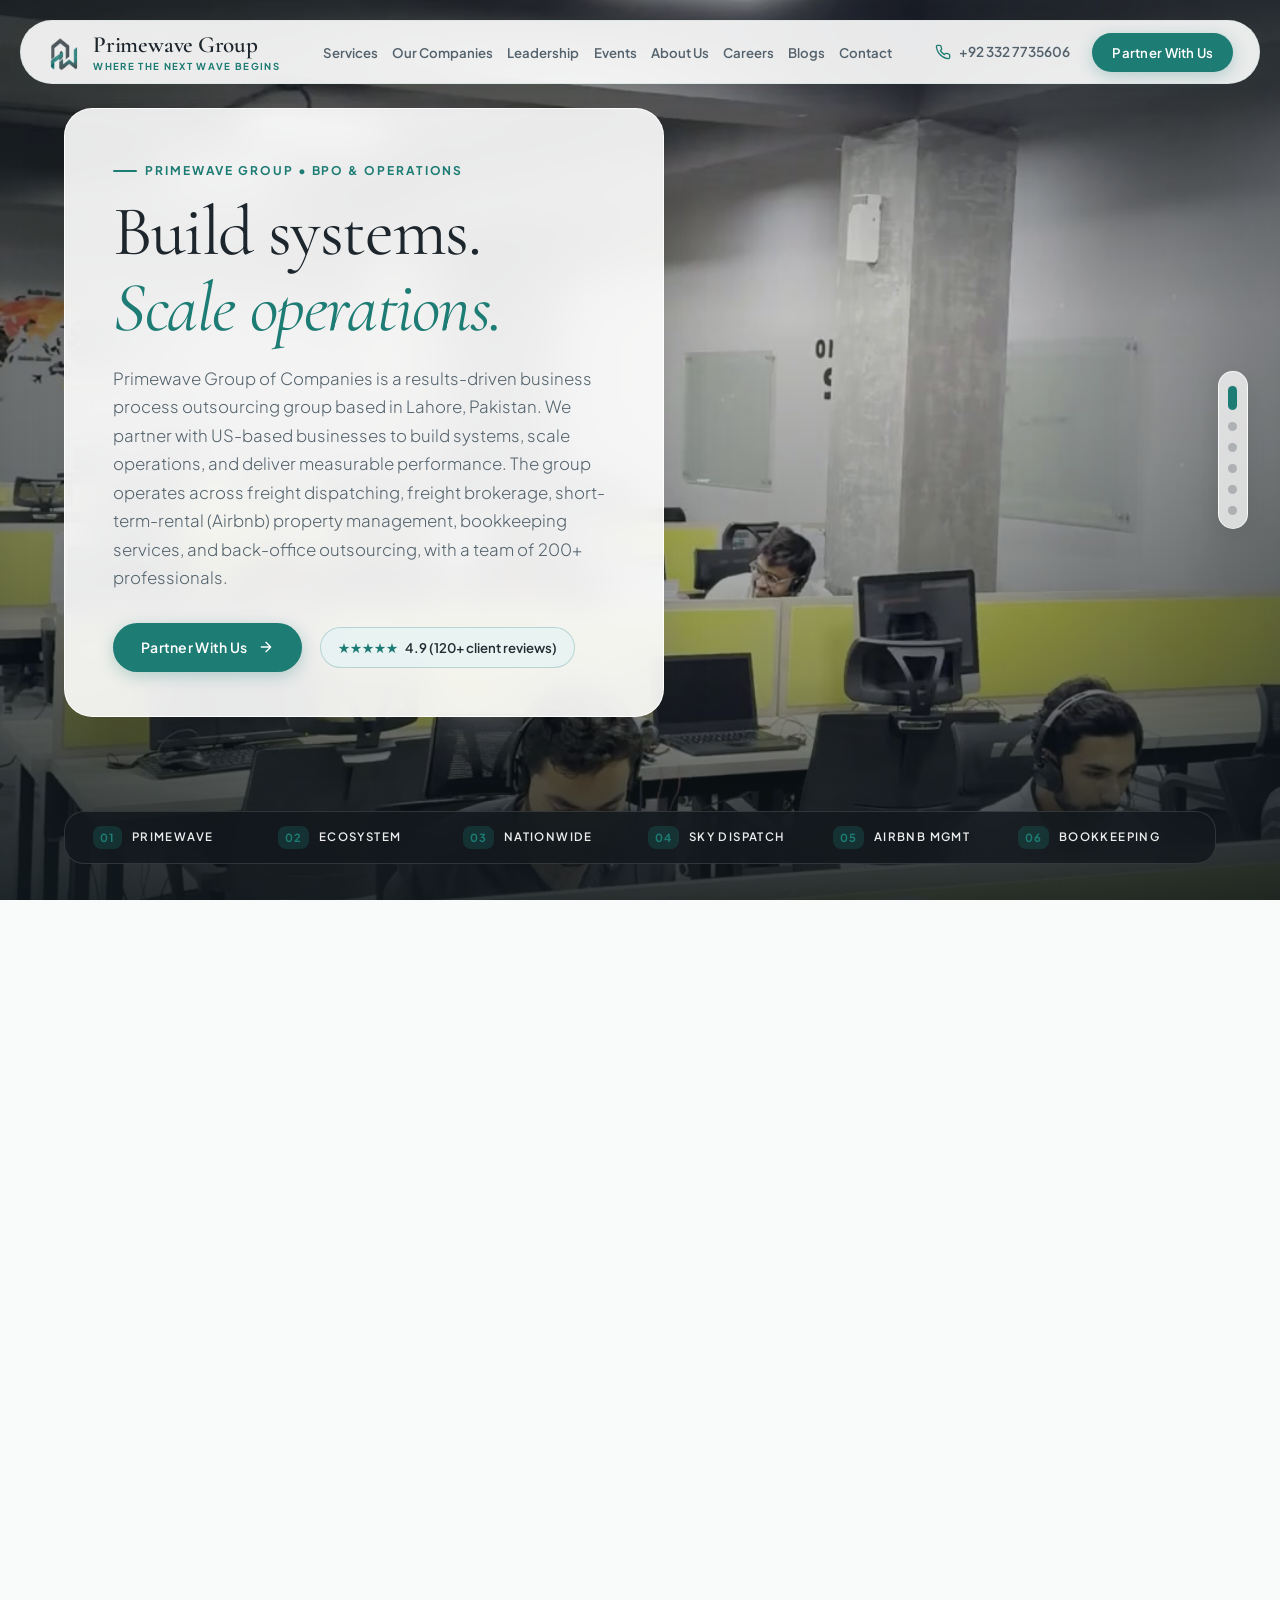
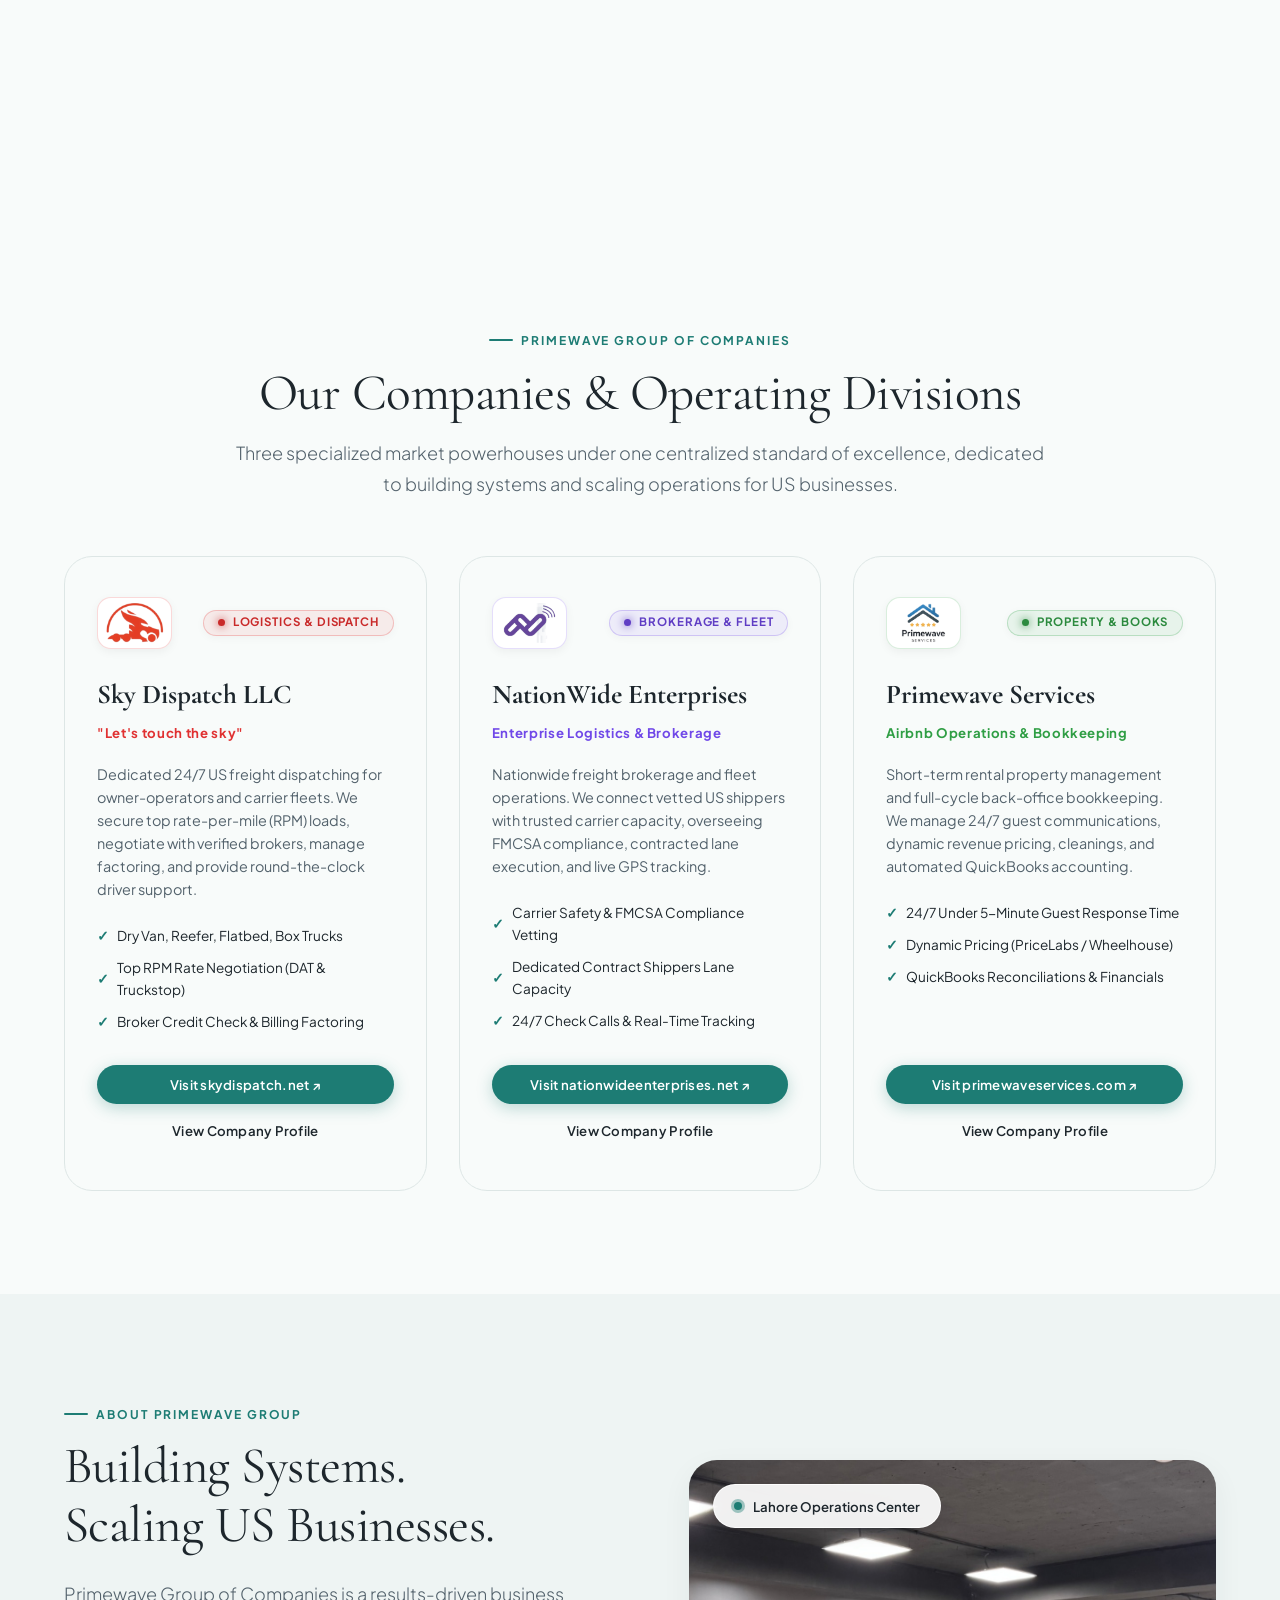
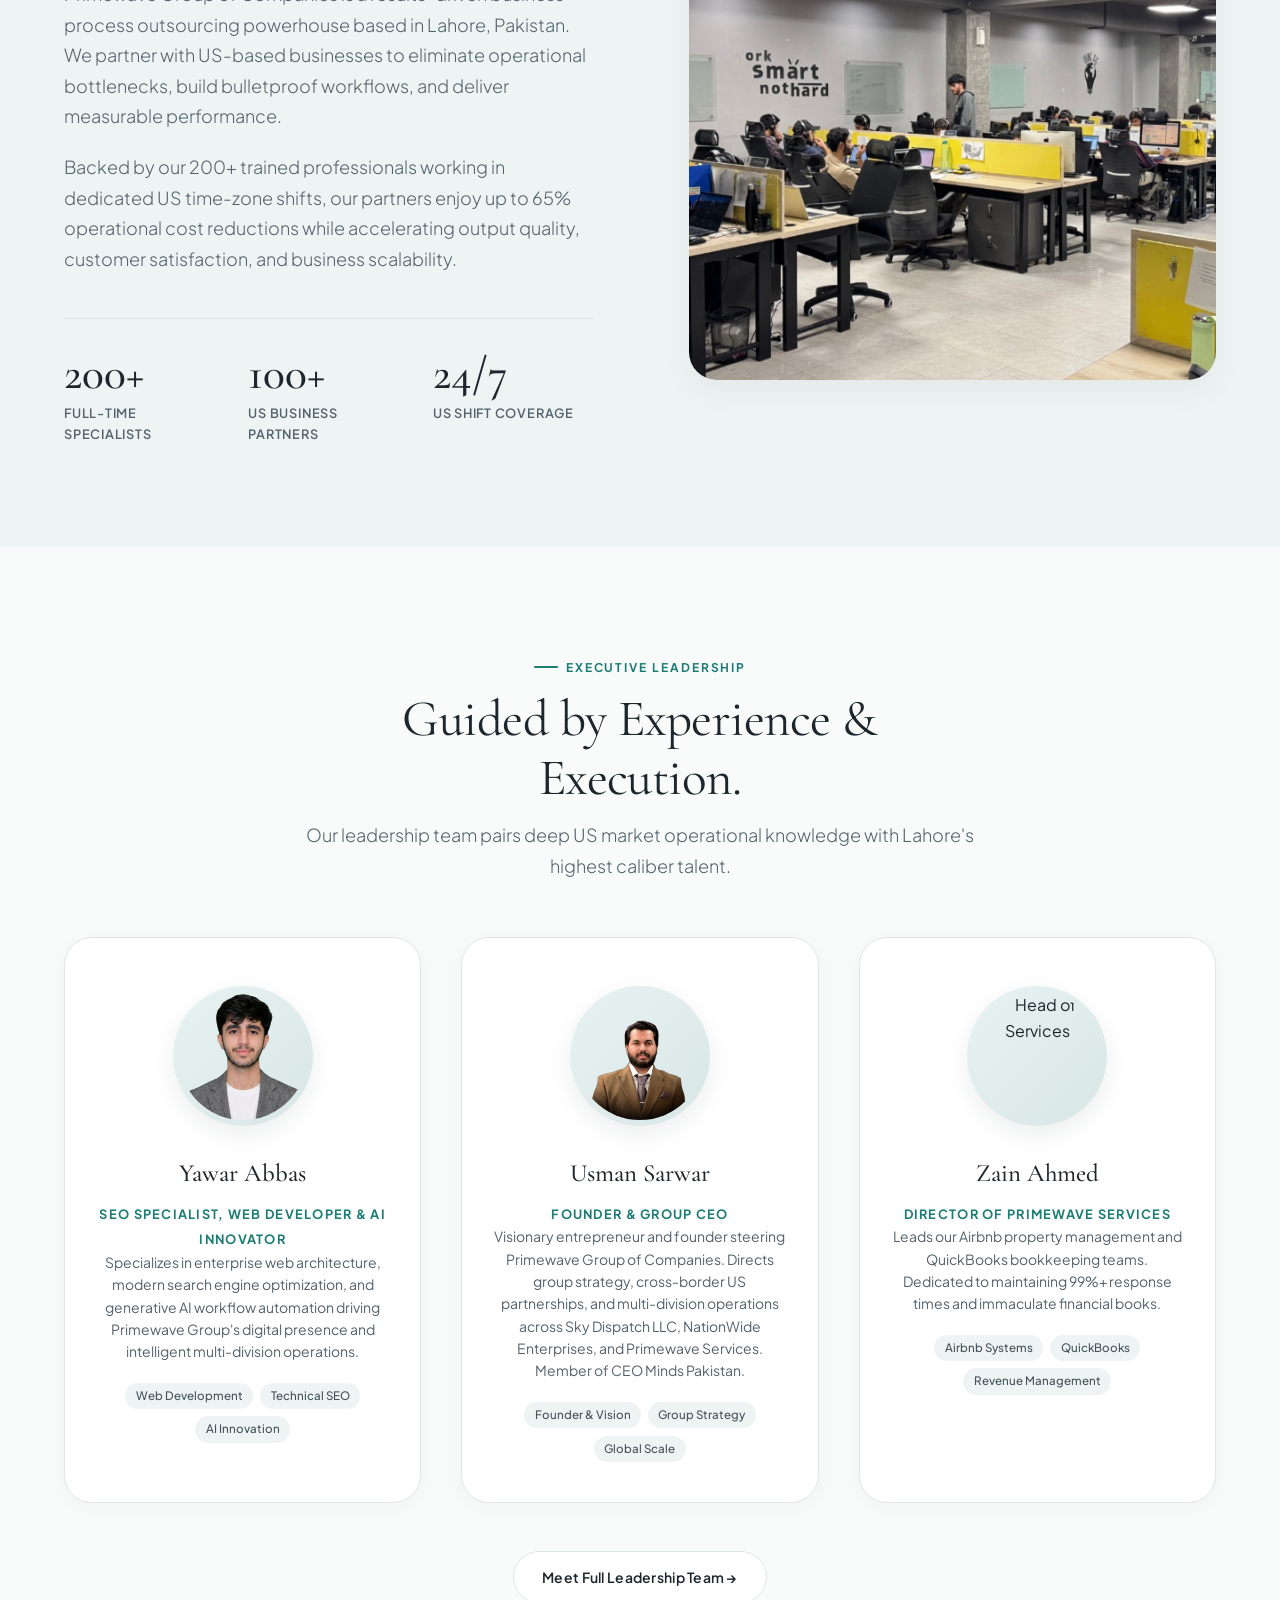
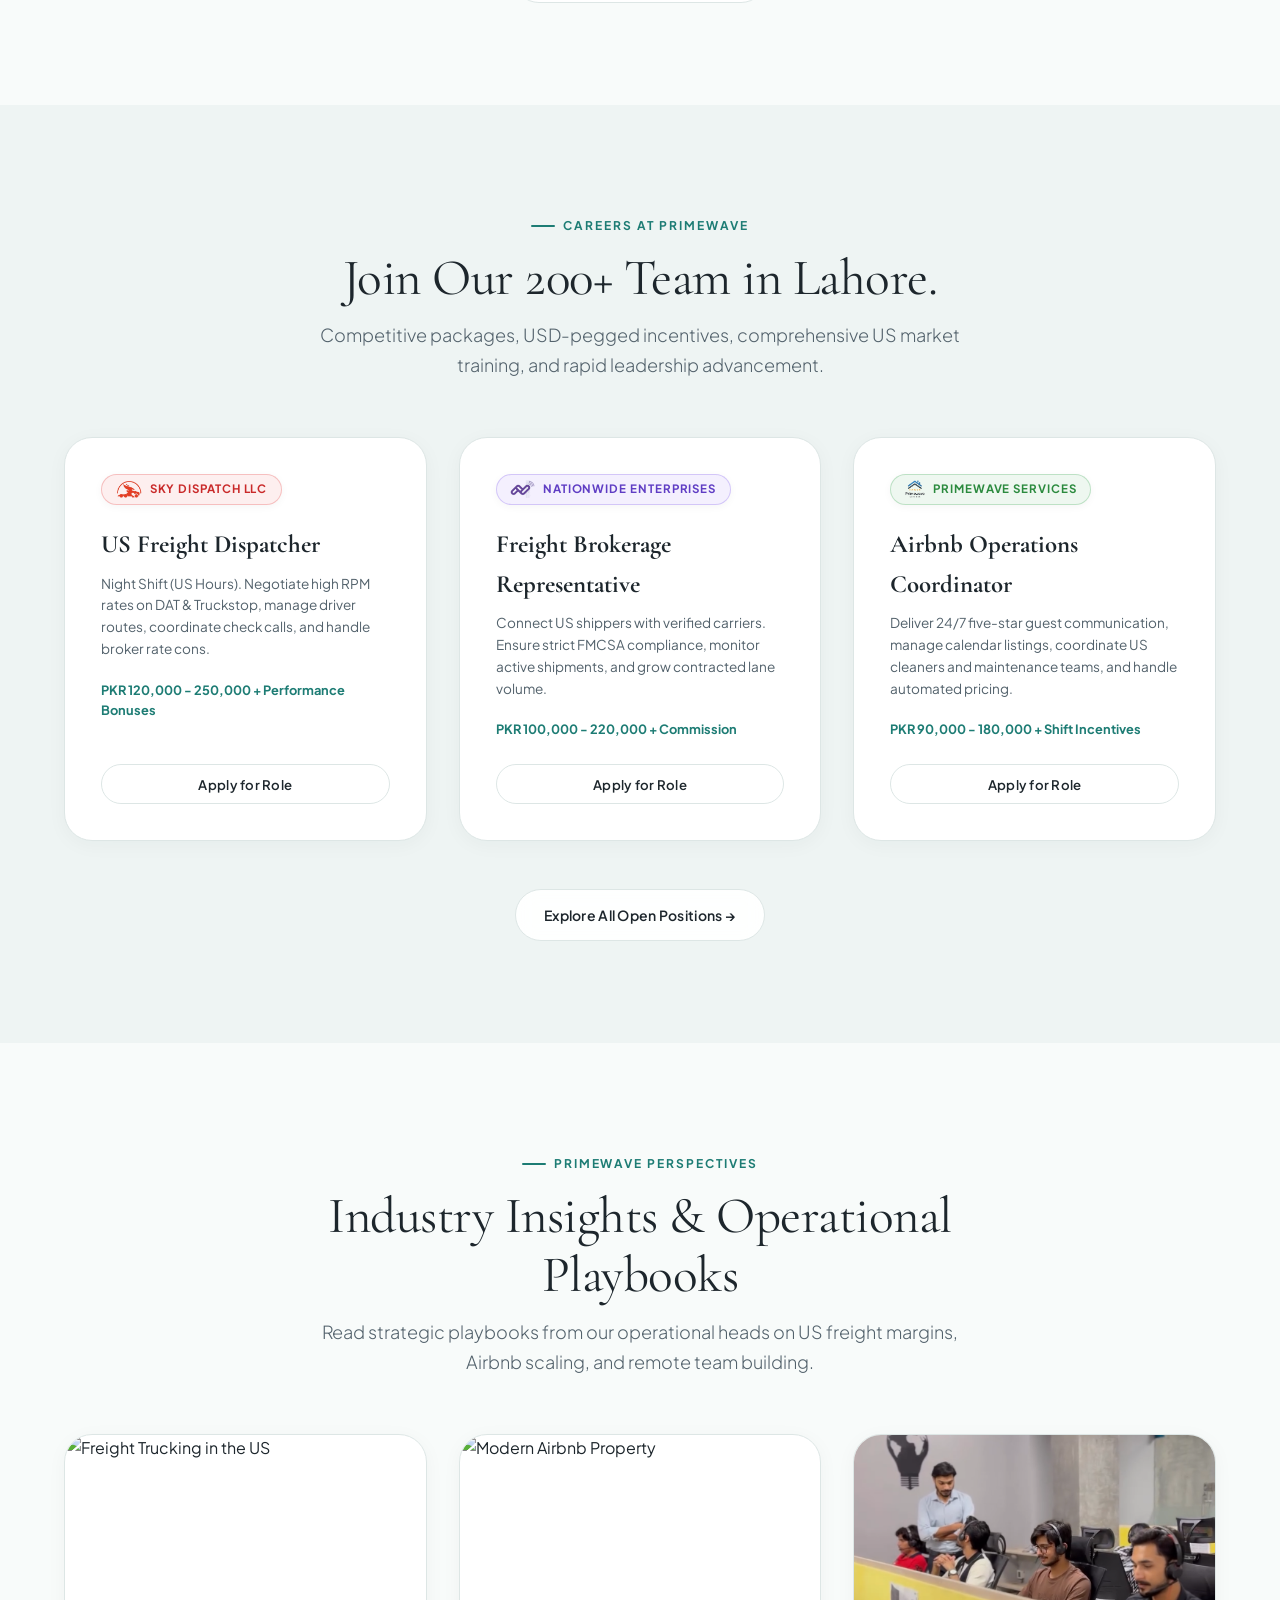
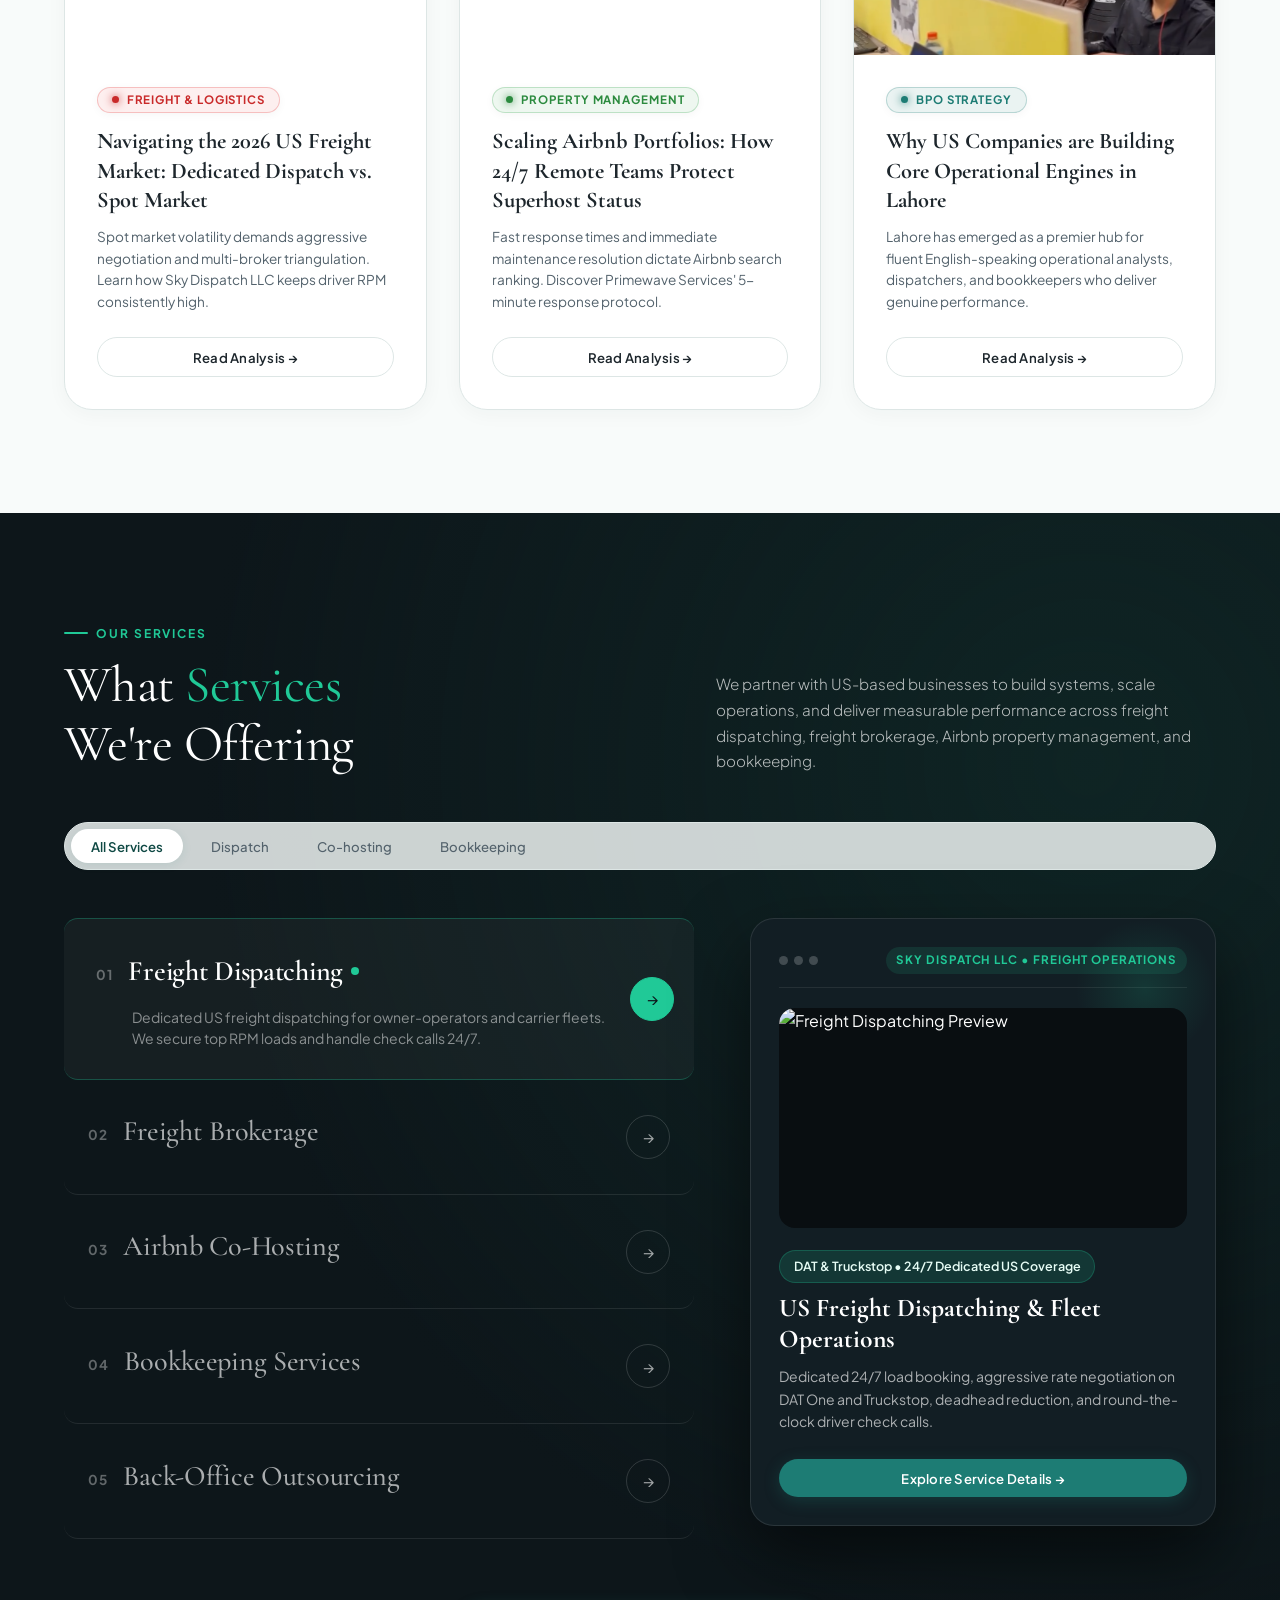
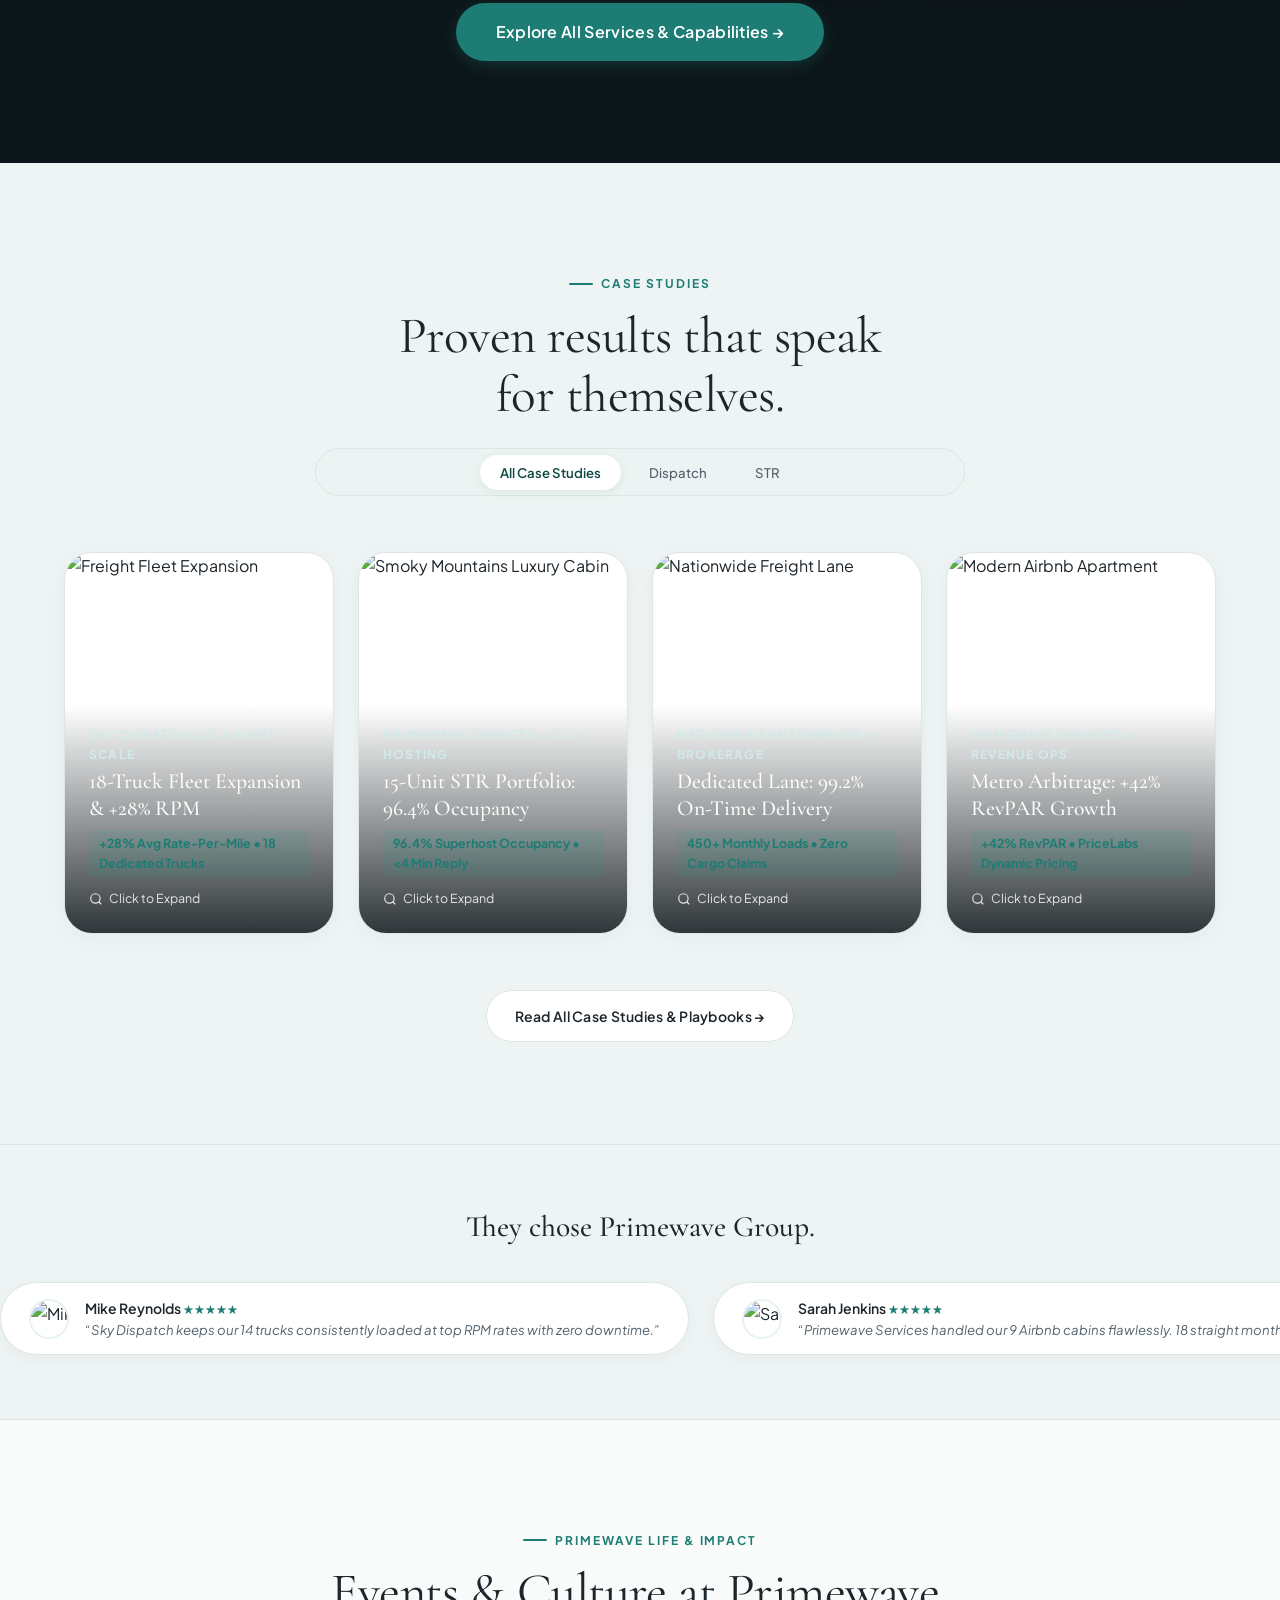
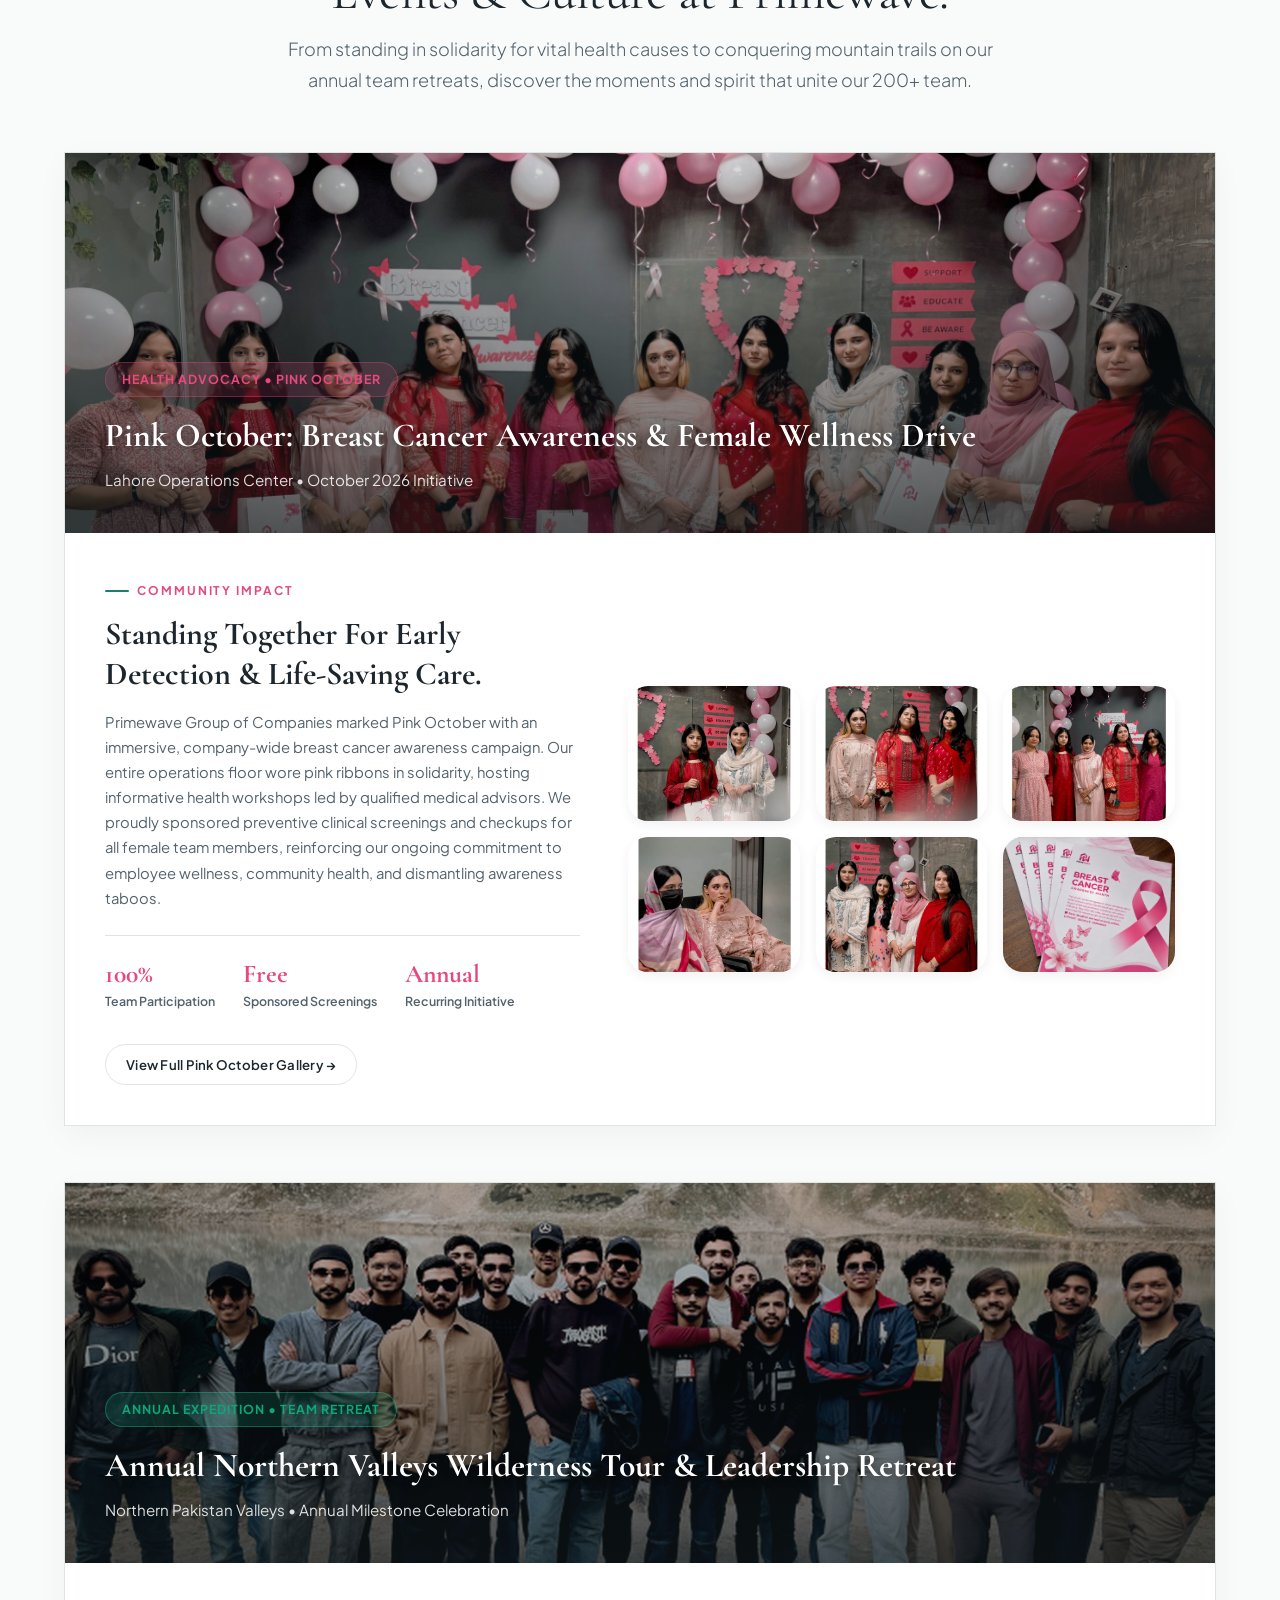
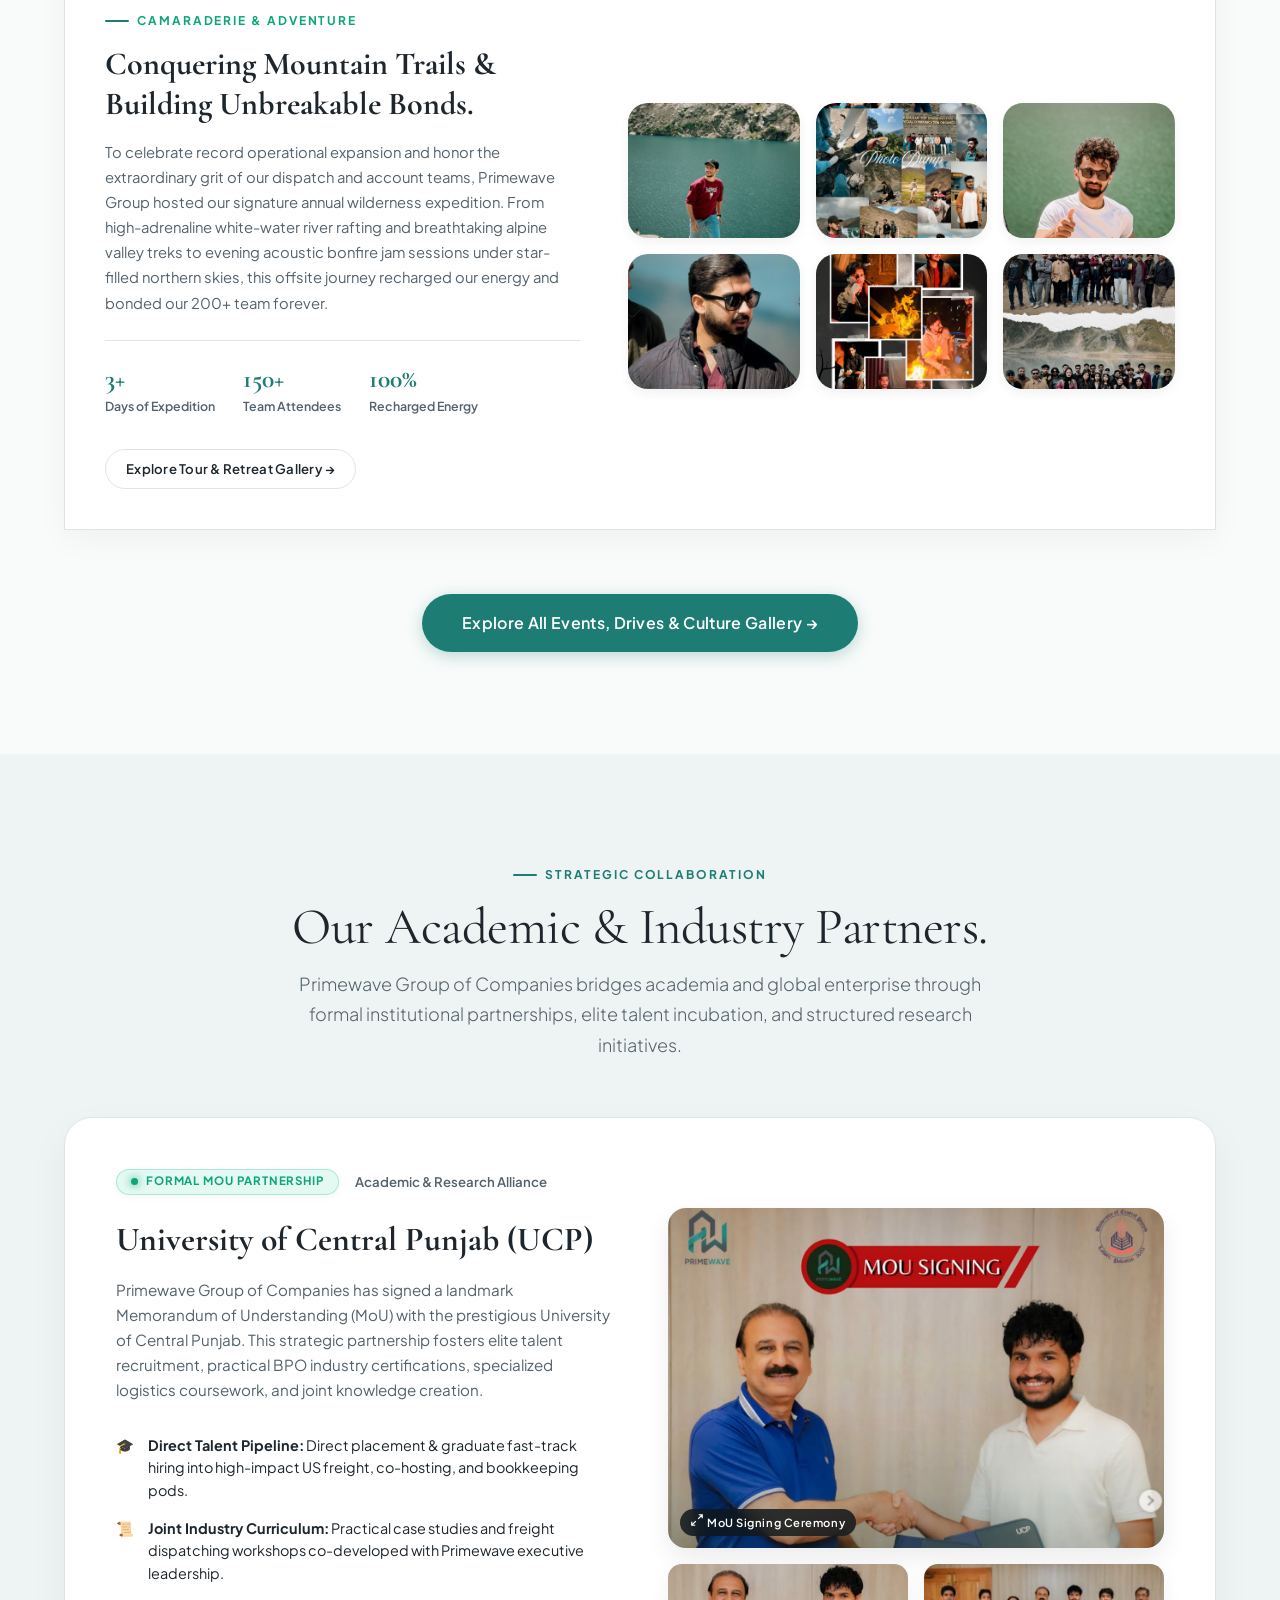
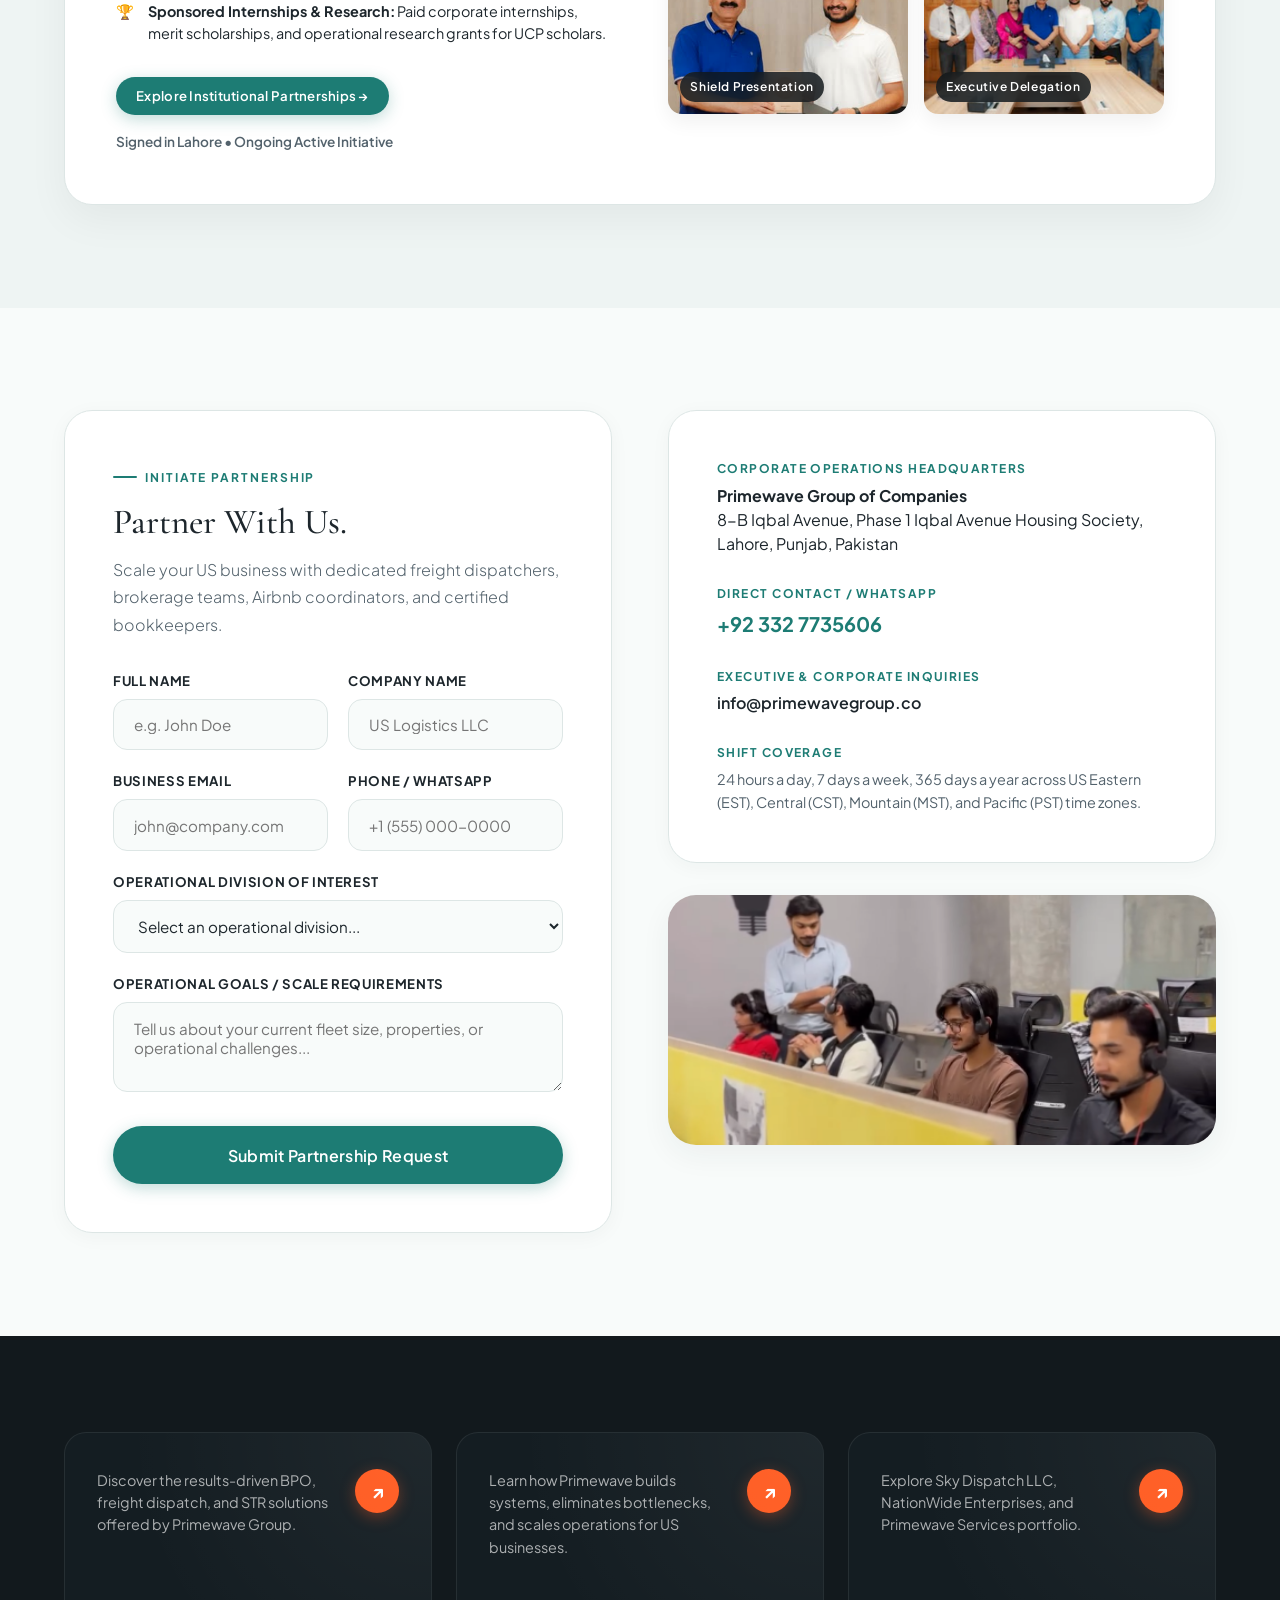
==== commit 21d31dec: "Update address in corporate info block" ====
--- a/index.html
+++ b/index.html
@@ -1469,7 +1469,7 @@
                 <div class="info-label">Corporate Operations Headquarters</div>
                 <div class="info-value">
                   <strong>Primewave Group of Companies</strong><br>
-                  Central Commercial Zone, Gulberg III,<br>
+                  8-B Iqbal Avenue, Phase 1 Iqbal Avenue Housing Society,<br>
                   Lahore, Punjab, Pakistan
                 </div>
               </div>
@@ -1615,7 +1615,7 @@
         <div>
           <h4 class="footer-col-title">Operations HQ</h4>
           <p style="font-size: 0.875rem; color: var(--color-text-inverse-muted); line-height: 1.6; margin-bottom: 0.75rem;">
-            Central Commercial Zone, Gulberg III,<br>Lahore, Pakistan
+            8 B Iqbal Avenue, Phase 1 Iqbal Avenue Housing Society,<br>Lahore, Pakistan
           </p>
           <p style="font-size: 0.875rem; color: var(--color-text-inverse-muted); line-height: 1.6;">
             Phone: <a href="tel:+923327735606" style="color: #20C997; font-weight: 600;">+92 332 7735606</a><br>
--- a/css/style.css
+++ b/css/style.css
@@ -2647,7 +2647,34 @@
 }
 
 @media (max-width: 768px) {
+  .site-header {
+    top: 0.75rem;
+    padding-inline: 0.75rem;
+  }
+  .nav-container {
+    padding: 0.55rem 1.15rem;
+  }
+  .brand-logo {
+    gap: 0.65rem;
+    min-width: 0;
+  }
+  .brand-logo-img {
+    height: 32px;
+  }
+  .brand-name {
+    font-size: 1.18rem;
+    white-space: nowrap;
+  }
+  .brand-tagline {
+    display: none;
+  }
   .nav-menu, .nav-phone {
+    display: none;
+  }
+  .nav-actions {
+    gap: 0.5rem;
+  }
+  .nav-actions .btn {
     display: none;
   }
   .nav-toggle {
@@ -3453,6 +3480,53 @@
    MOBILE VIEWPORT ENHANCEMENTS (max-width: 768px and max-width: 576px)
    ========================================================================== */
 @media (max-width: 768px) {
+  /* Navbar Header Mobile Layout (Fixes overlapping button on mobile) */
+  .site-header {
+    top: 0.75rem !important;
+    padding-inline: 0.75rem !important;
+  }
+  .nav-container {
+    padding: 0.55rem 1.15rem !important;
+    justify-content: space-between !important;
+  }
+  .brand-logo {
+    gap: 0.65rem !important;
+    min-width: 0 !important;
+    flex-shrink: 1 !important;
+  }
+  .brand-logo-img {
+    height: 32px !important;
+    width: auto !important;
+    flex-shrink: 0 !important;
+  }
+  .brand-name {
+    font-size: 1.18rem !important;
+    white-space: nowrap !important;
+    line-height: 1.1 !important;
+  }
+  .brand-tagline {
+    display: none !important;
+  }
+  .nav-menu, .nav-phone {
+    display: none !important;
+  }
+  .nav-actions {
+    gap: 0.5rem !important;
+    flex-shrink: 0 !important;
+  }
+  .nav-actions .btn {
+    display: none !important;
+  }
+  .nav-toggle {
+    display: flex !important;
+    width: 32px !important;
+    height: 32px !important;
+    align-items: center !important;
+    justify-content: center !important;
+    flex-shrink: 0 !important;
+    cursor: pointer !important;
+  }
+
   /* Bento Grid Footer: Strictly 1 column on mobile screens */
   .bento-nav-grid {
     grid-template-columns: 1fr !important;
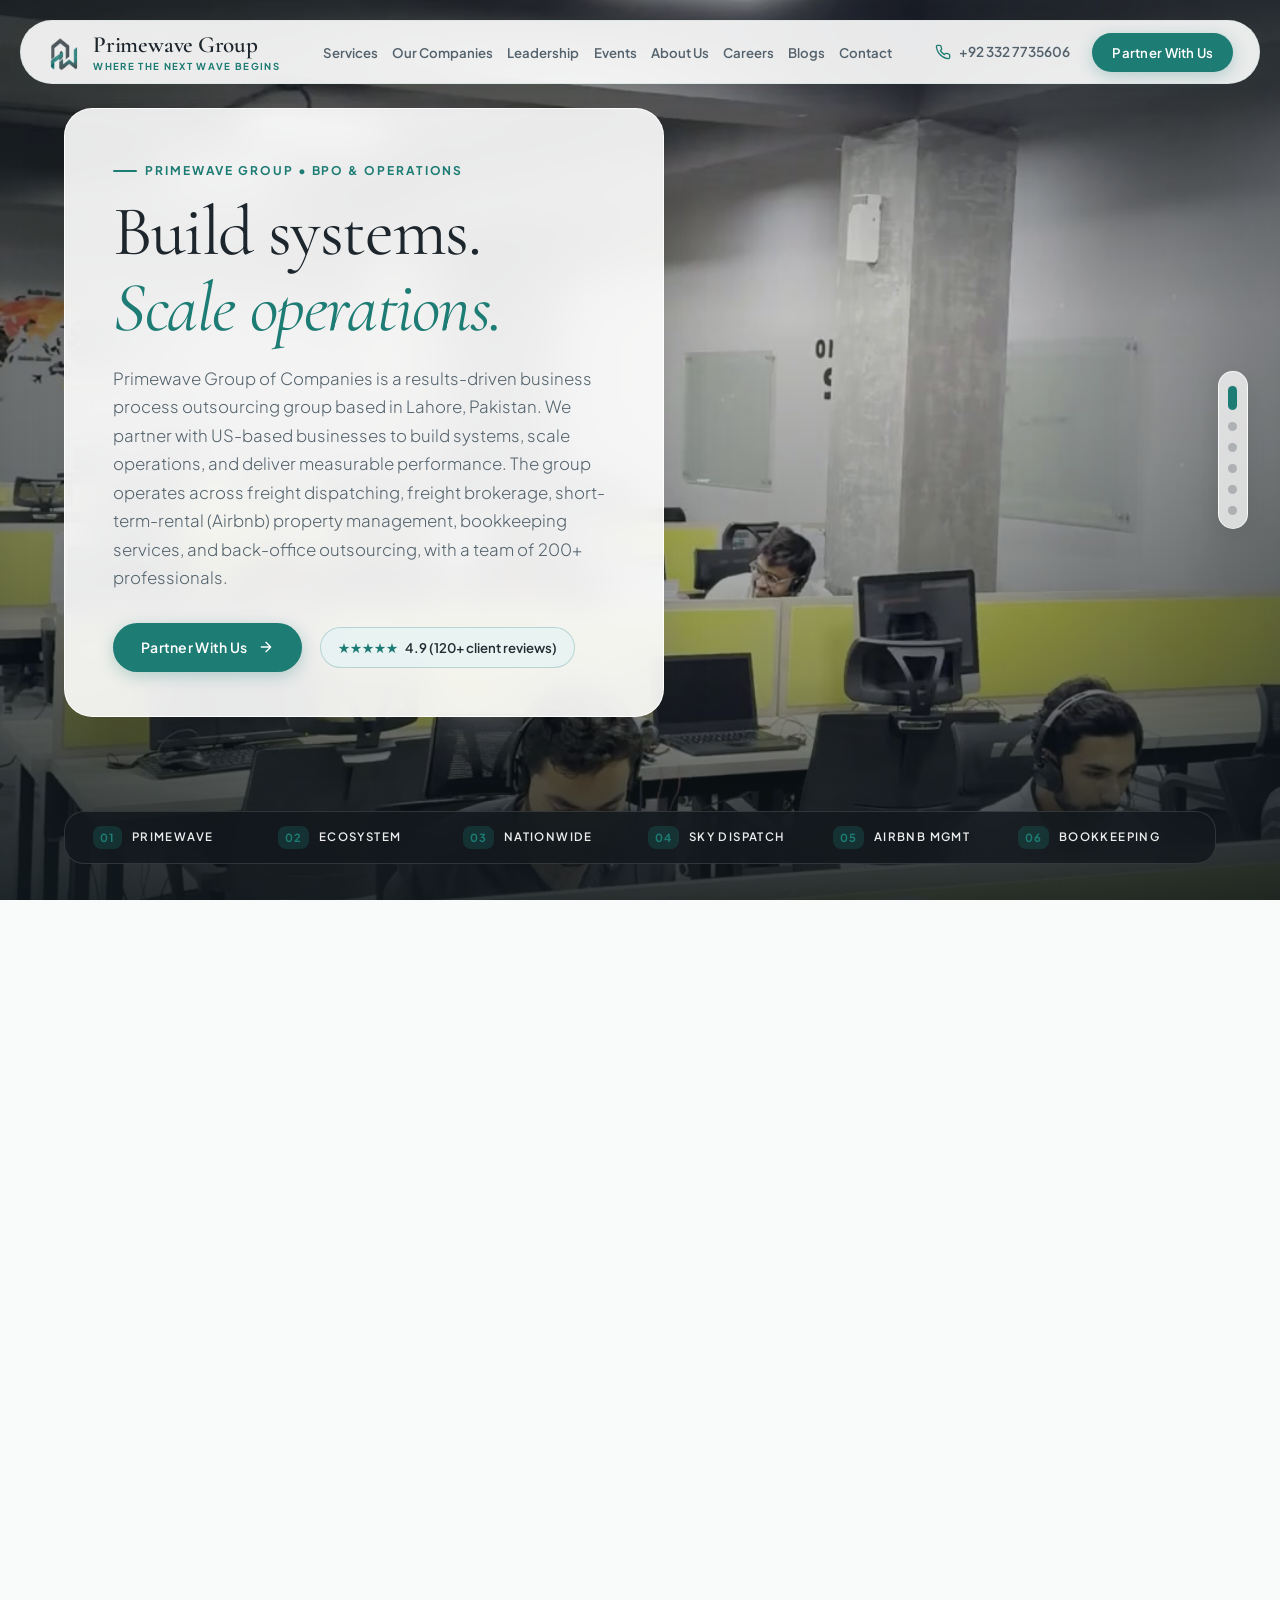
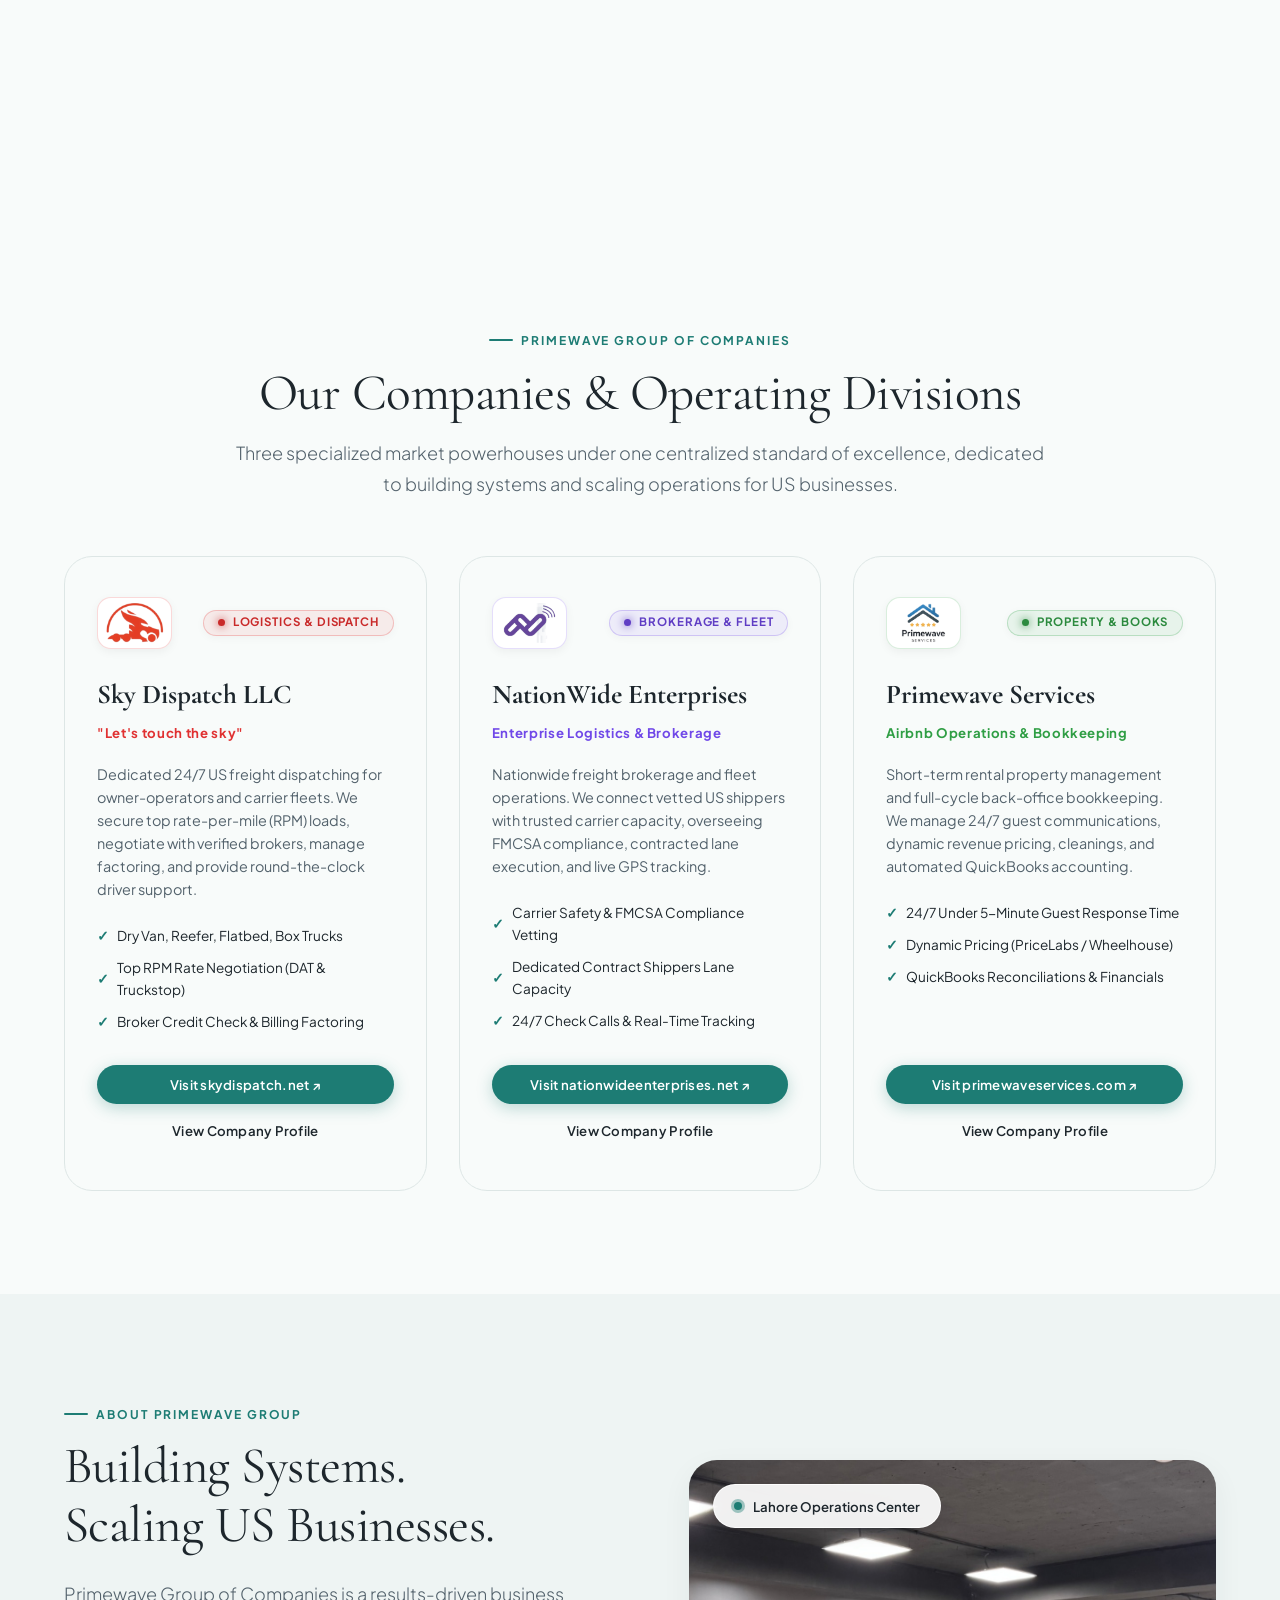
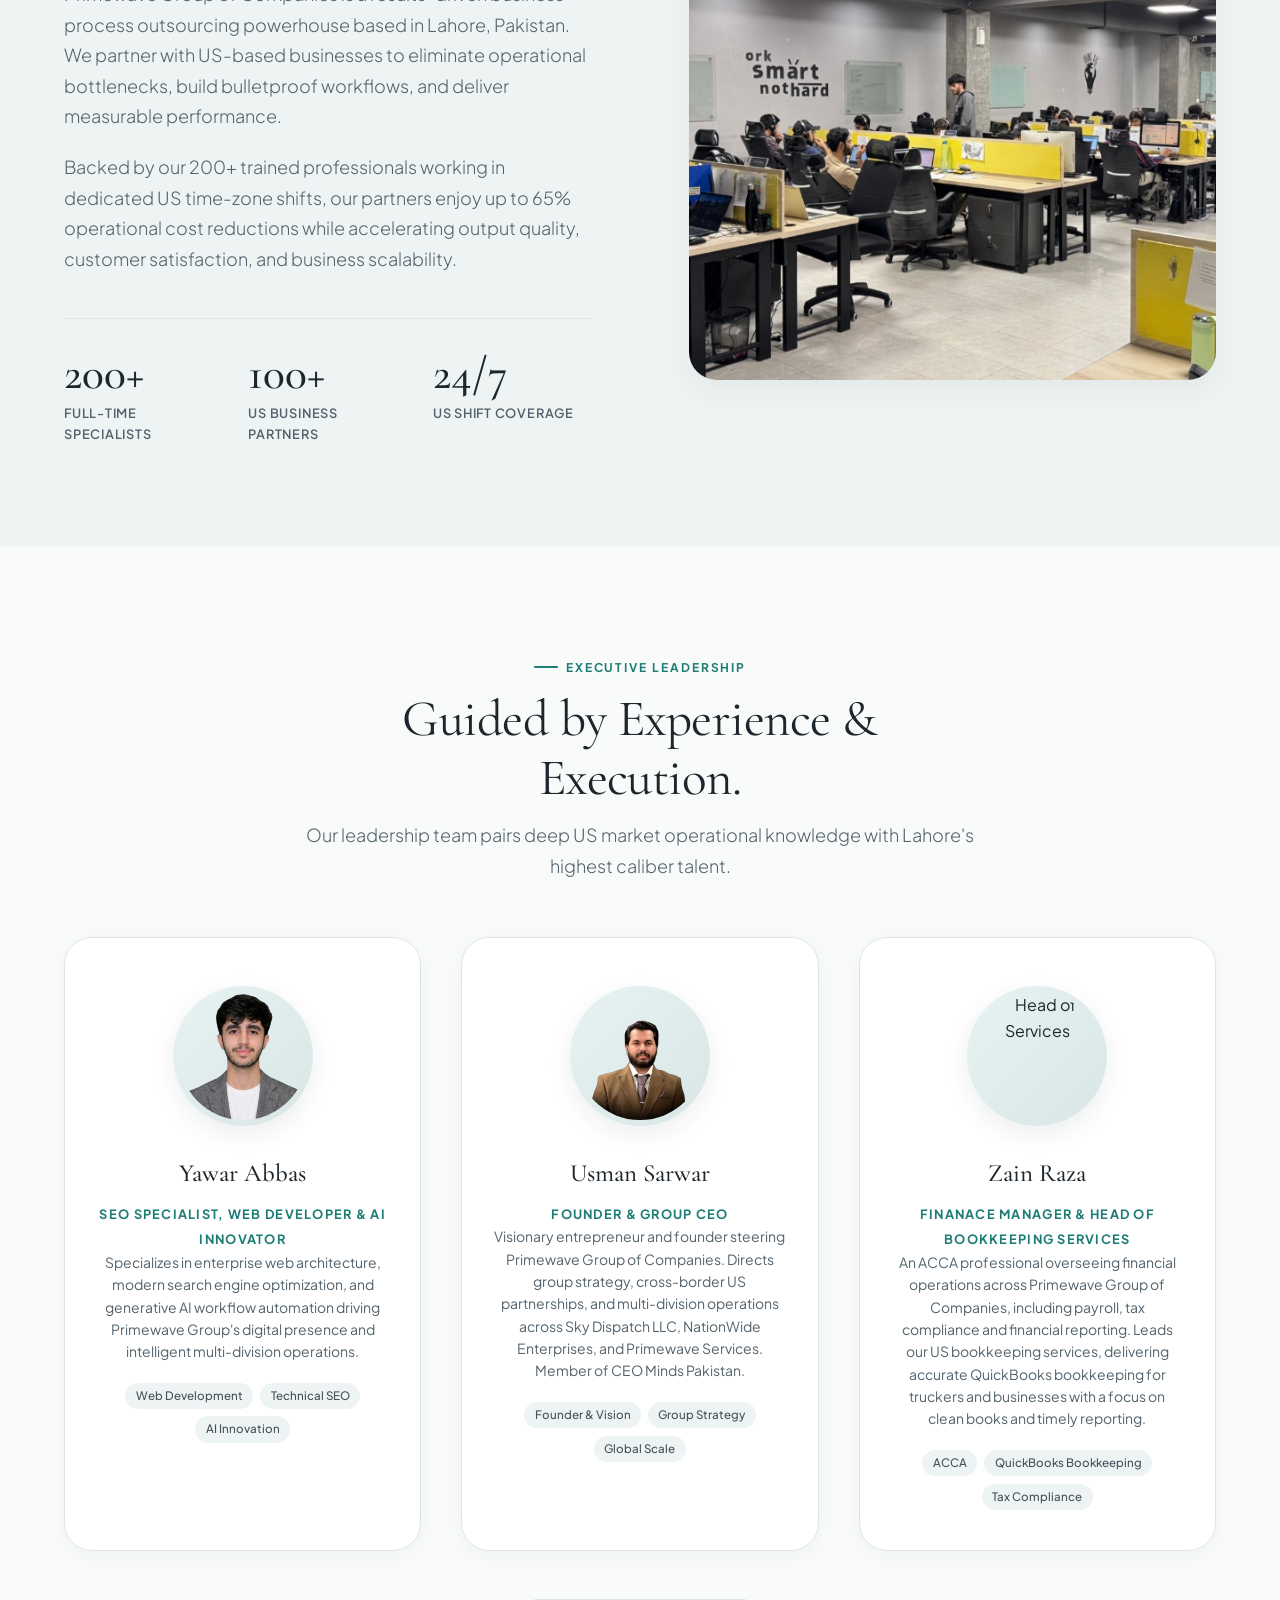
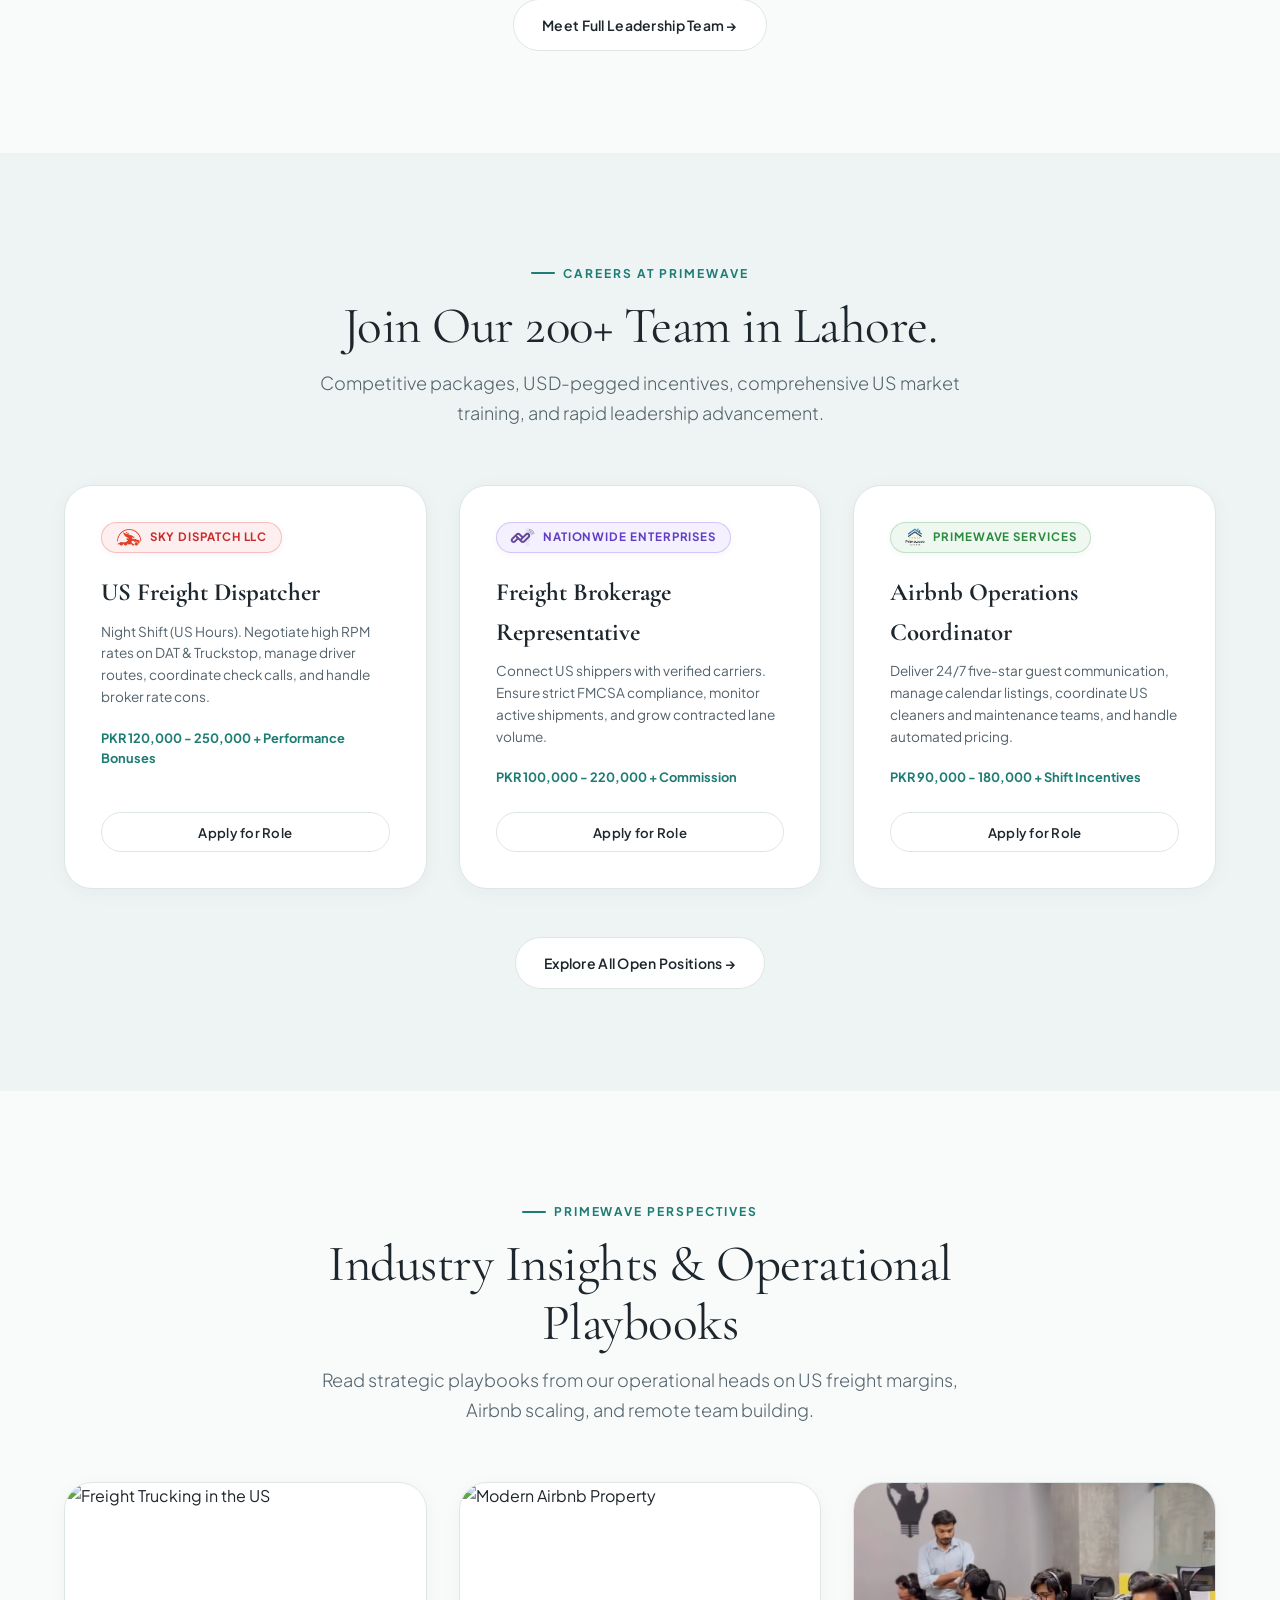
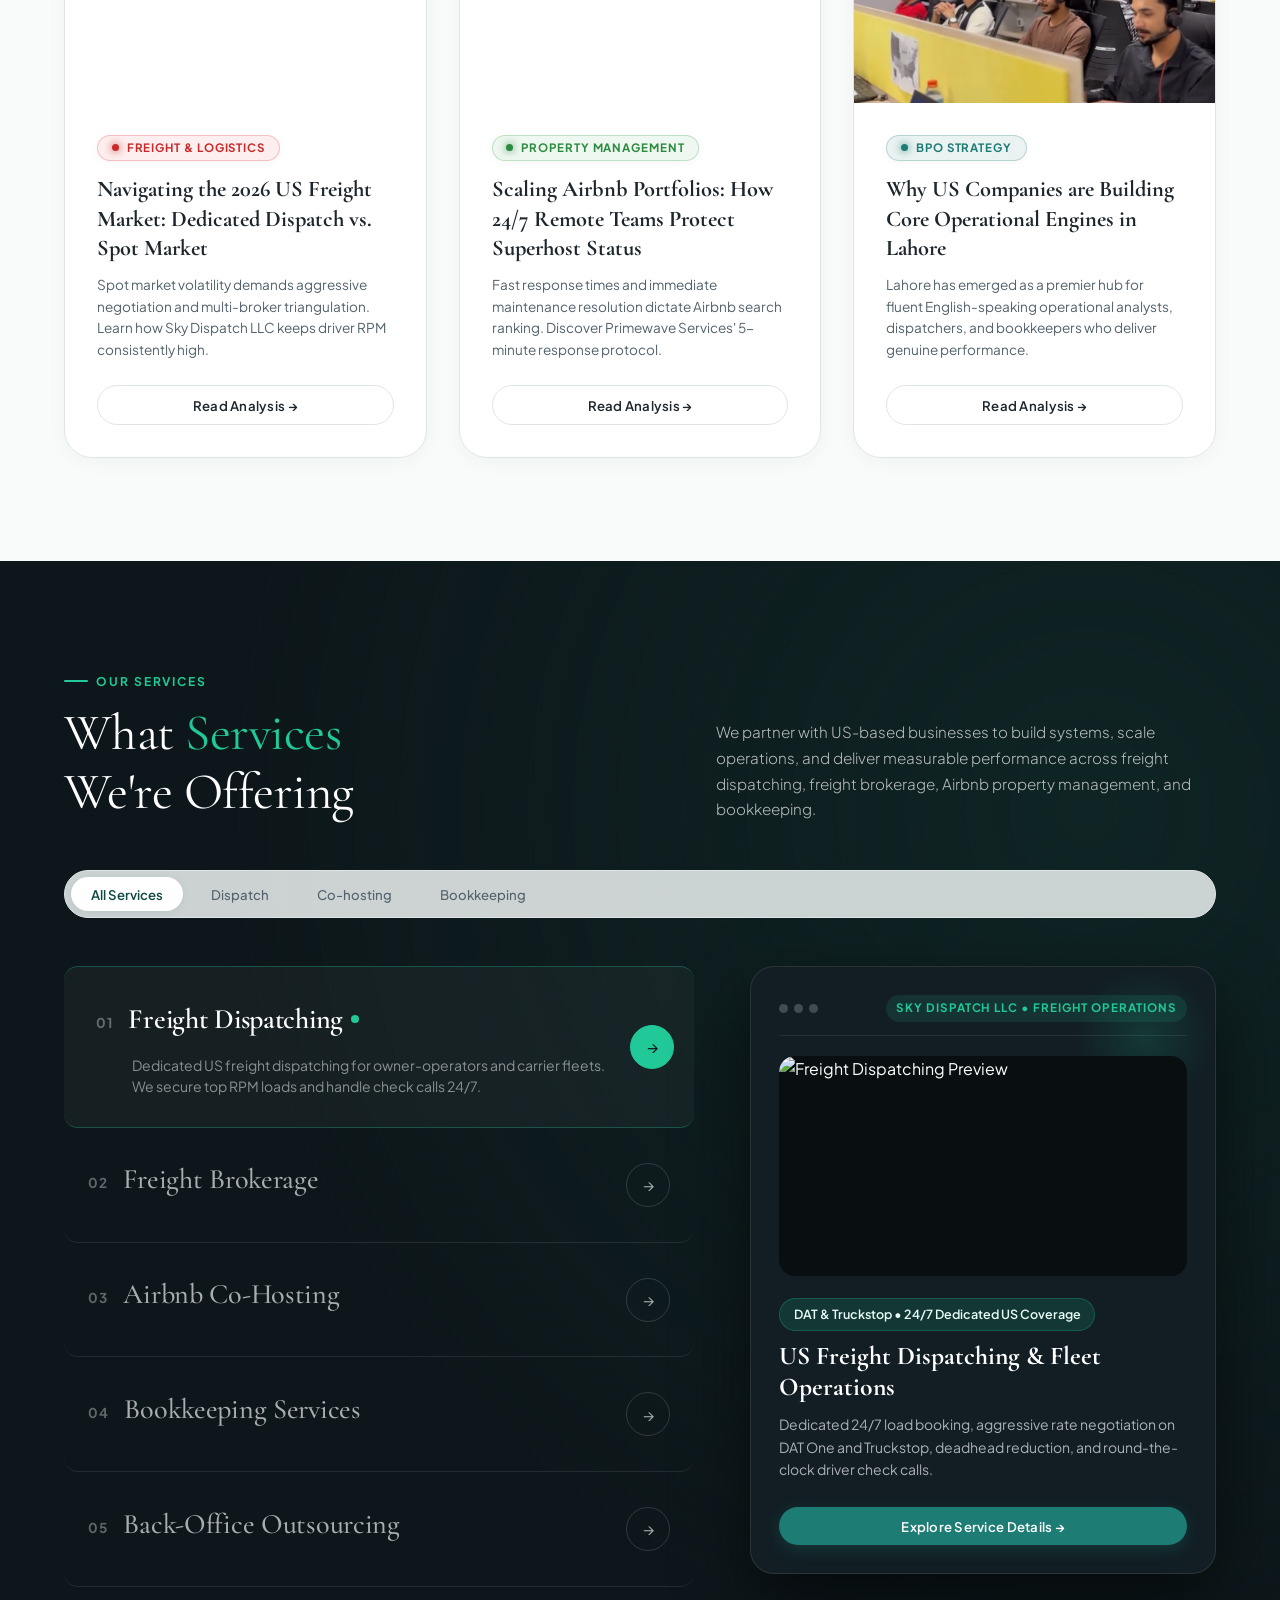
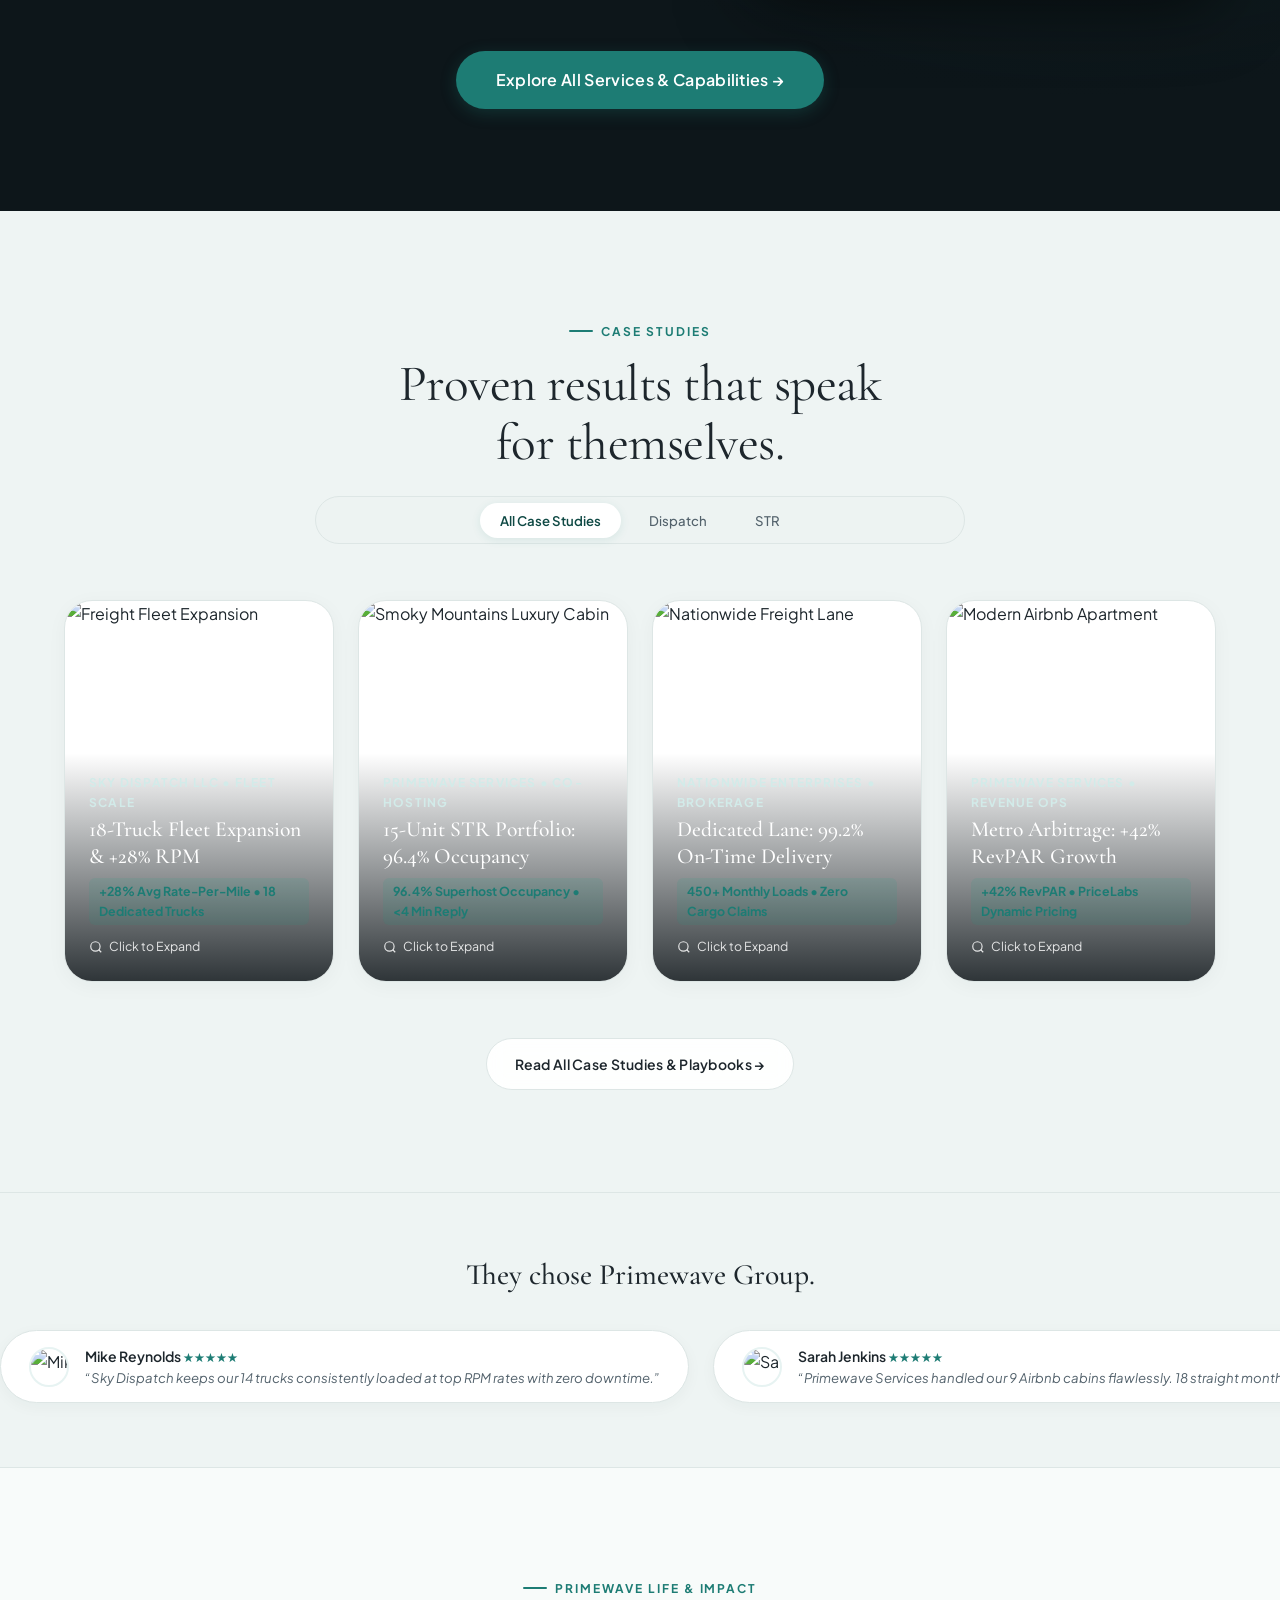
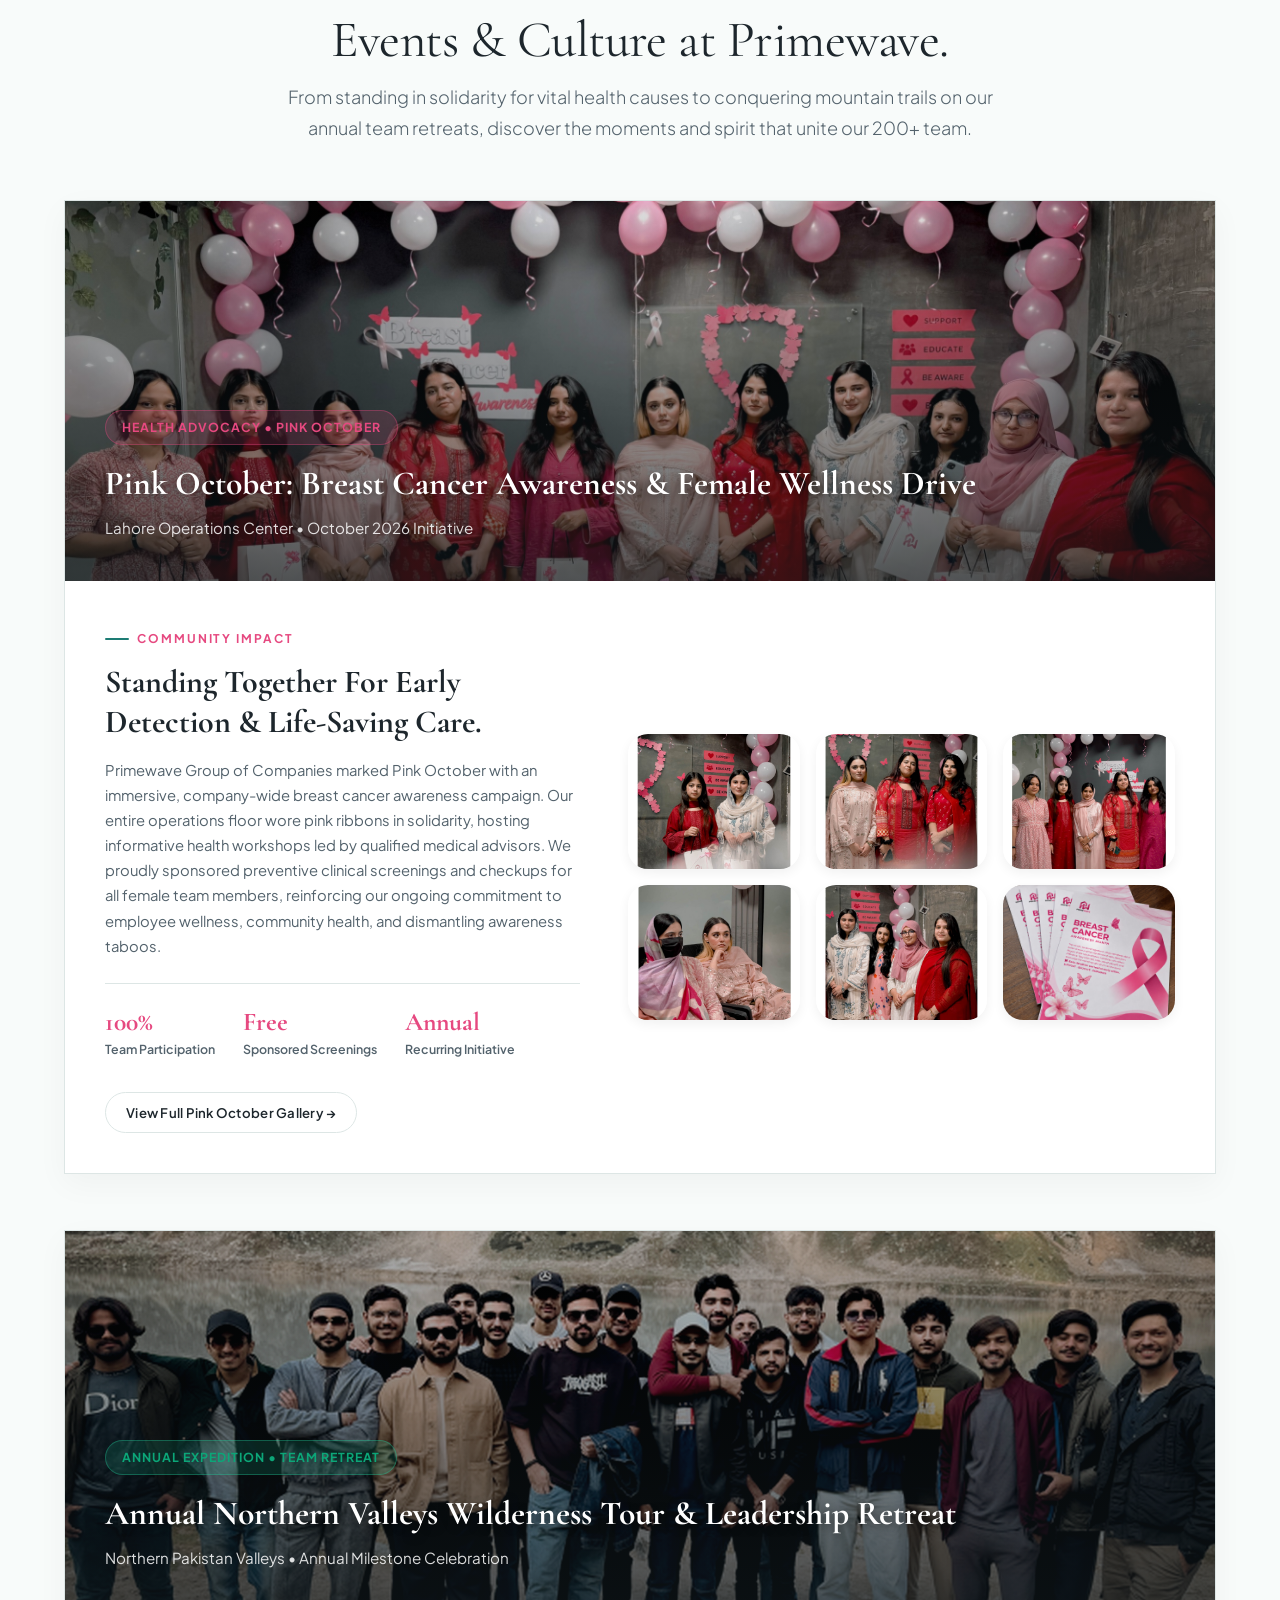
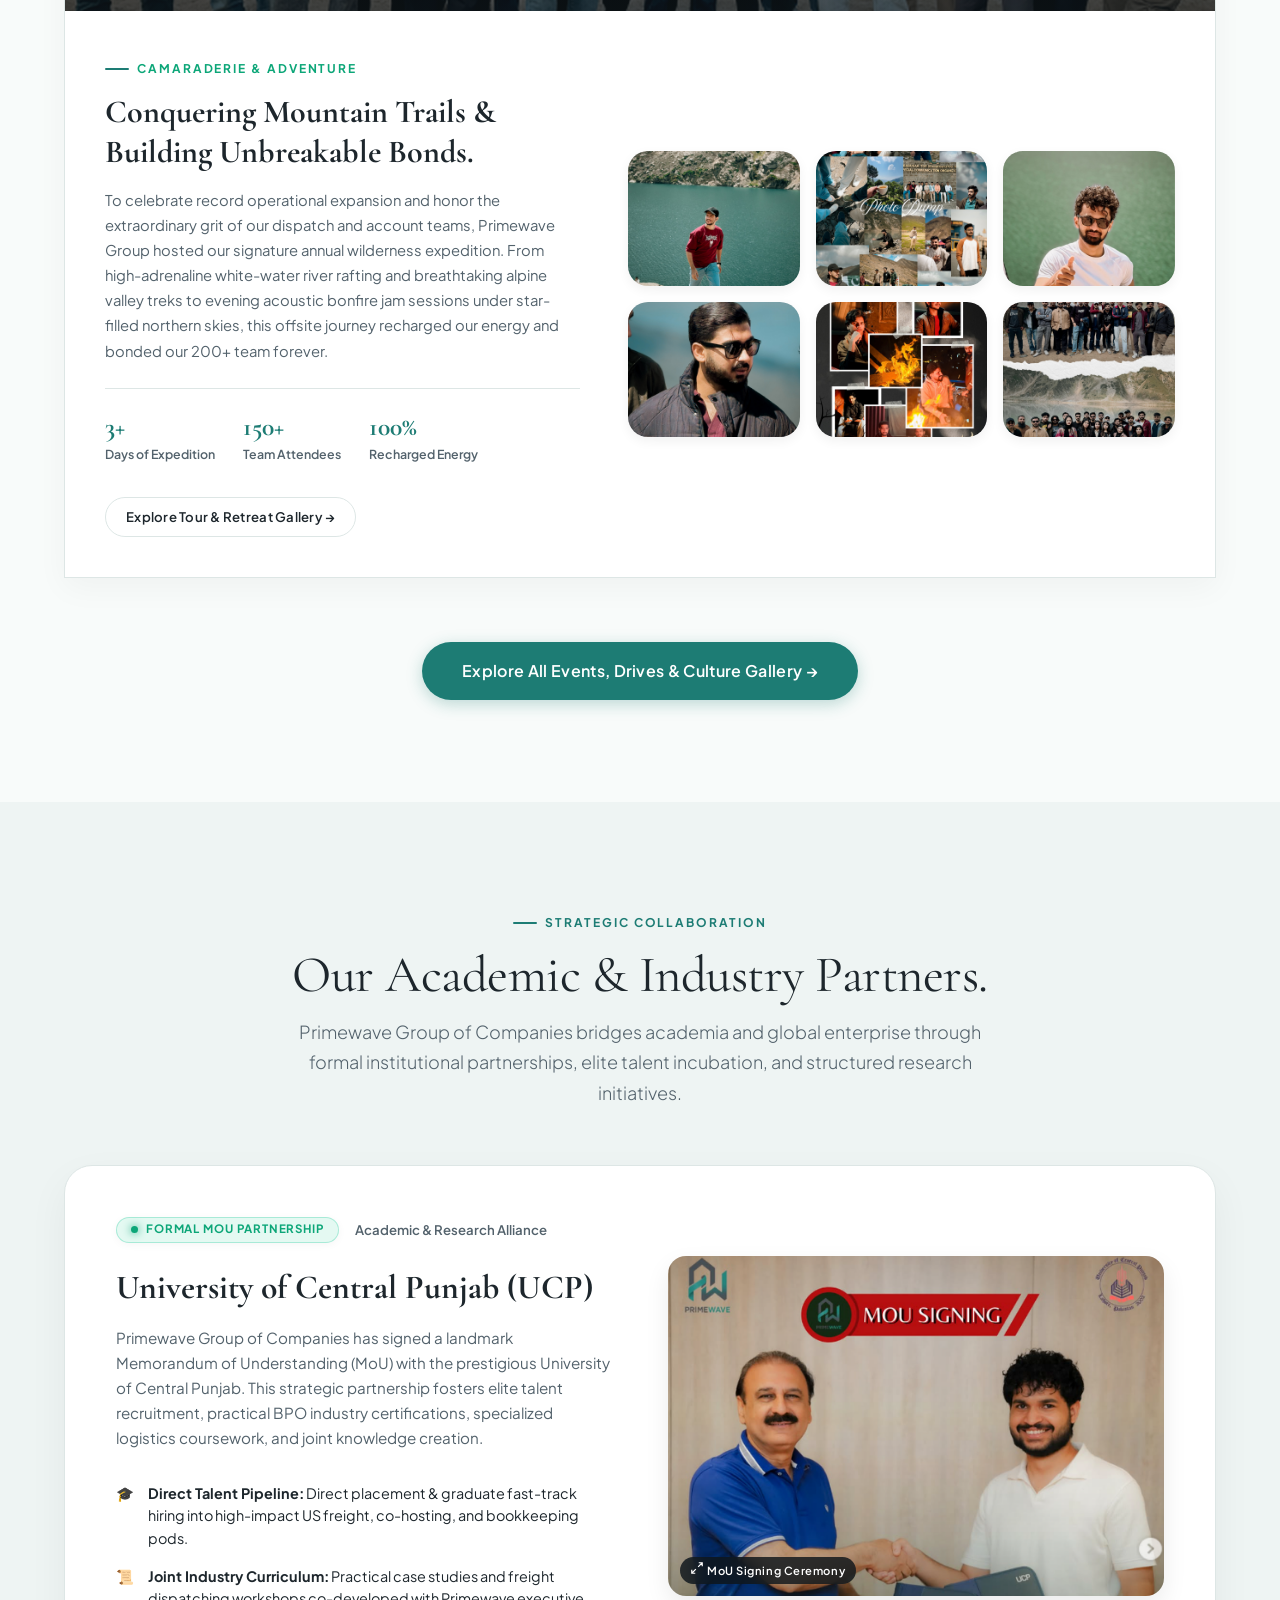
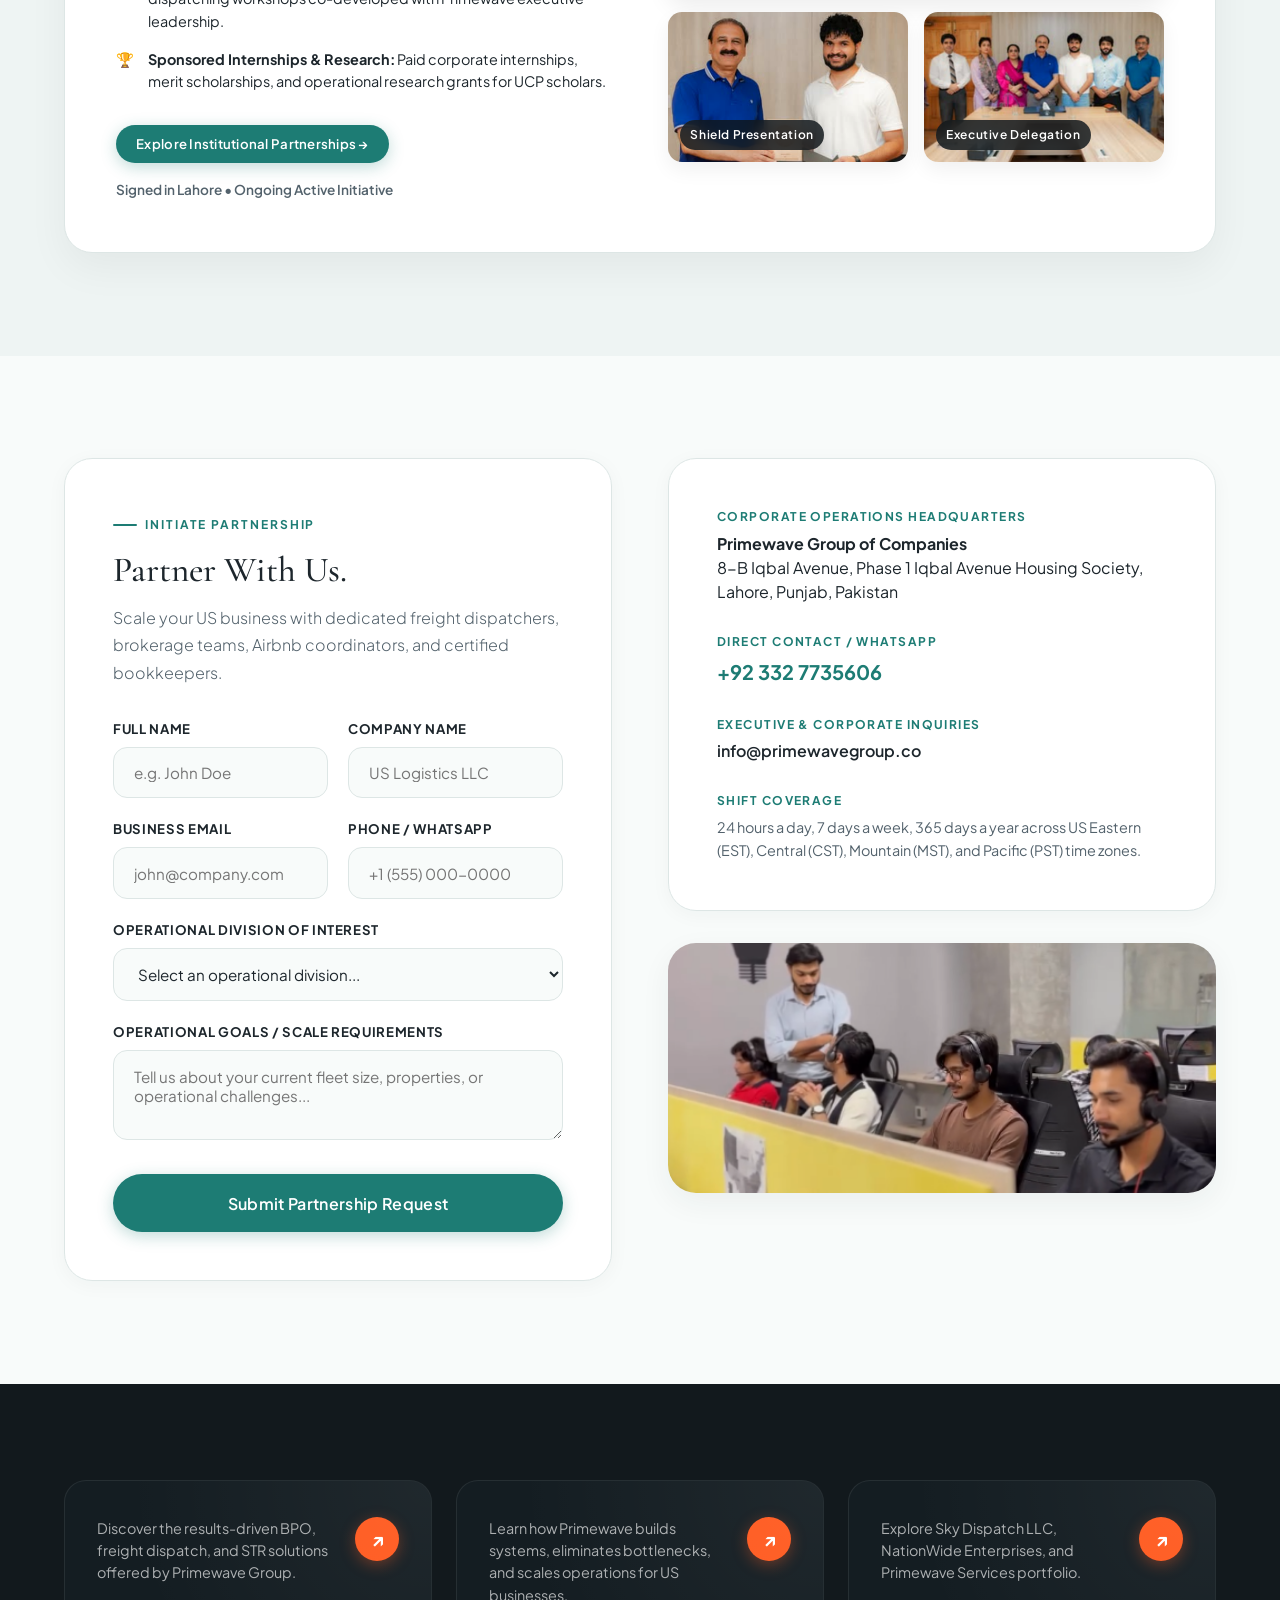
==== commit 14157adb: "Update team member details for Zain Raza" ====
--- a/index.html
+++ b/index.html
@@ -637,13 +637,13 @@
             <div class="team-photo-wrap">
               <img class="team-photo" src="https://images.unsplash.com/photo-1519085360753-af0119f7cbe7?auto=format&fit=crop&w=400&q=80" alt="Head of Services">
             </div>
-            <h3 class="team-name">Zain Ahmed</h3>
-            <span class="team-role">Director of Primewave Services</span>
-            <p class="team-bio">Leads our Airbnb property management and QuickBooks bookkeeping teams. Dedicated to maintaining 99%+ response times and immaculate financial books.</p>
+            <h3 class="team-name">Zain Raza</h3>
+            <span class="team-role">Finanace Manager & Head of Bookkeeping Services</span>
+            <p class="team-bio">An ACCA professional overseeing financial operations across Primewave Group of Companies, including payroll, tax compliance and financial reporting. Leads our US bookkeeping services, delivering accurate QuickBooks bookkeeping for truckers and businesses with a focus on clean books and timely reporting.</p>
             <div class="team-specialties">
-              <span class="spec-badge">Airbnb Systems</span>
-              <span class="spec-badge">QuickBooks</span>
-              <span class="spec-badge">Revenue Management</span>
+              <span class="spec-badge">ACCA</span>
+              <span class="spec-badge">QuickBooks Bookkeeping</span>
+              <span class="spec-badge">Tax Compliance</span>
             </div>
           </div>
         </div>
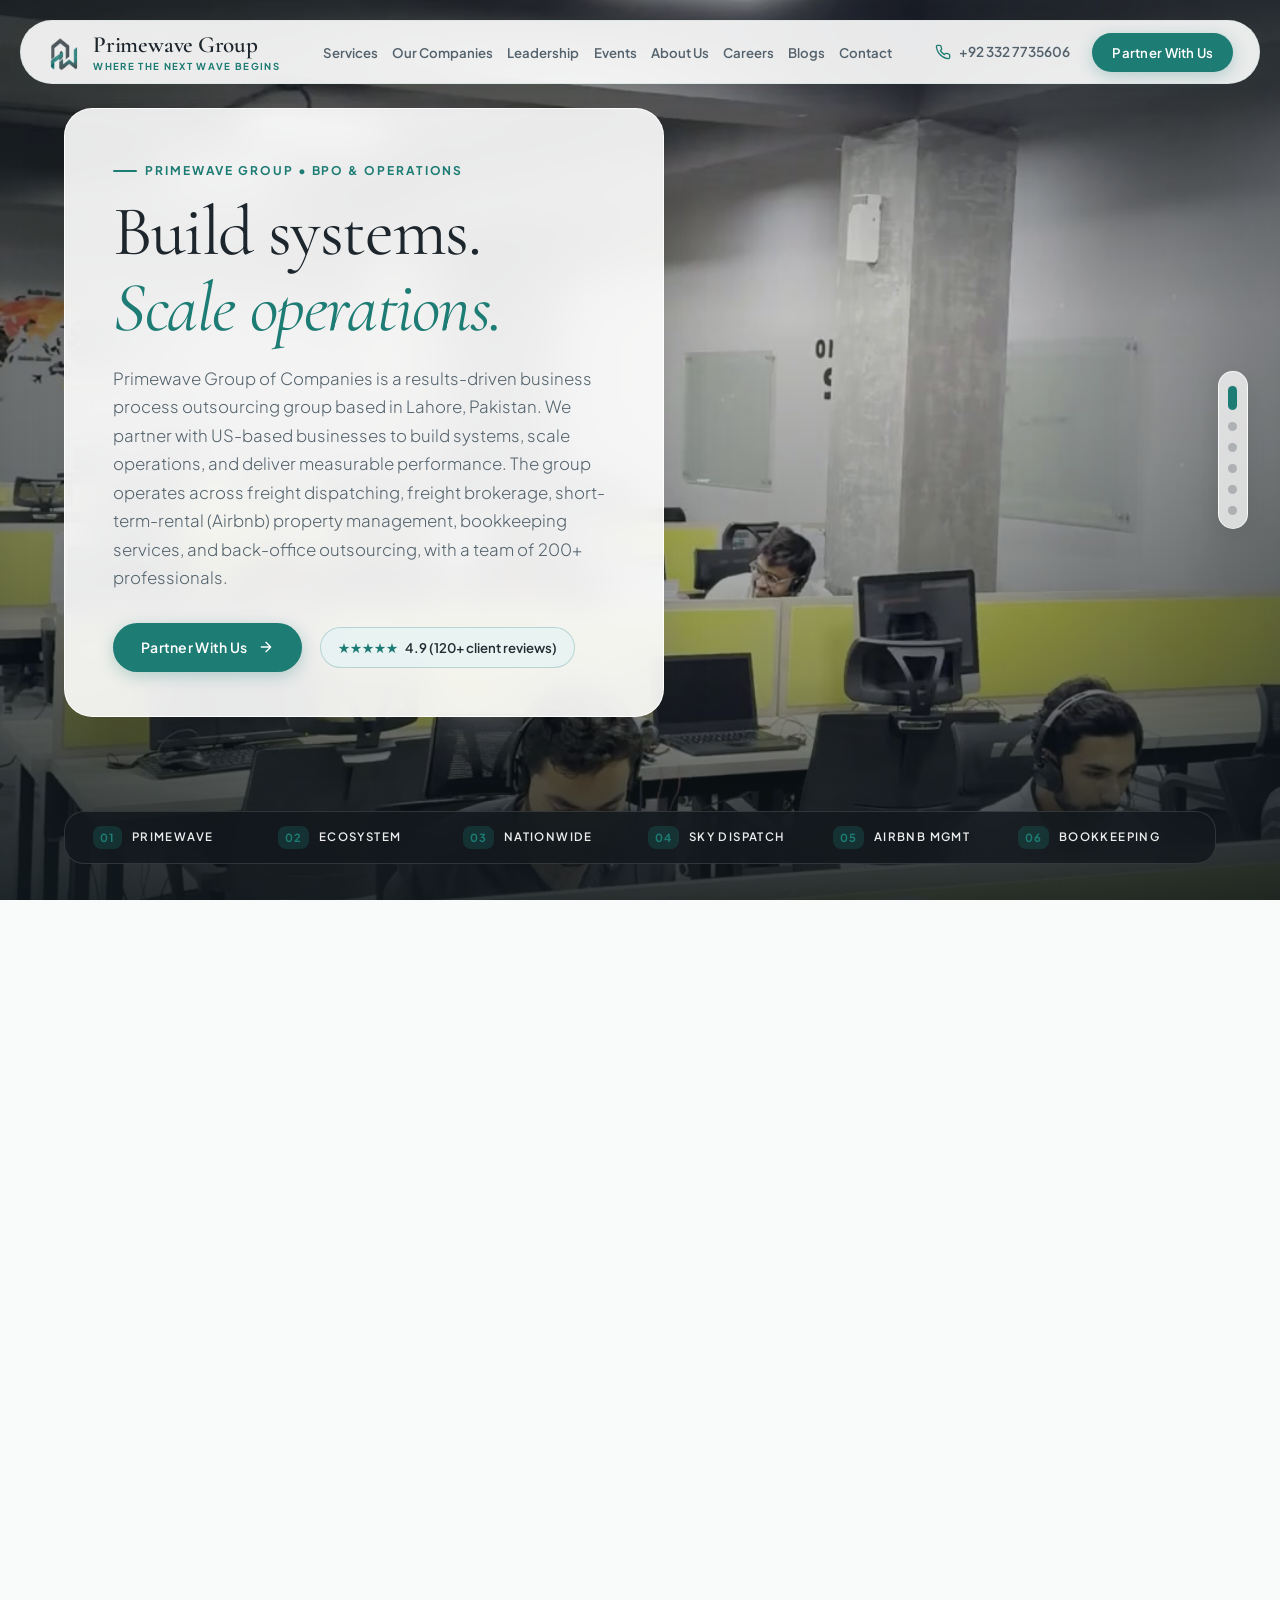
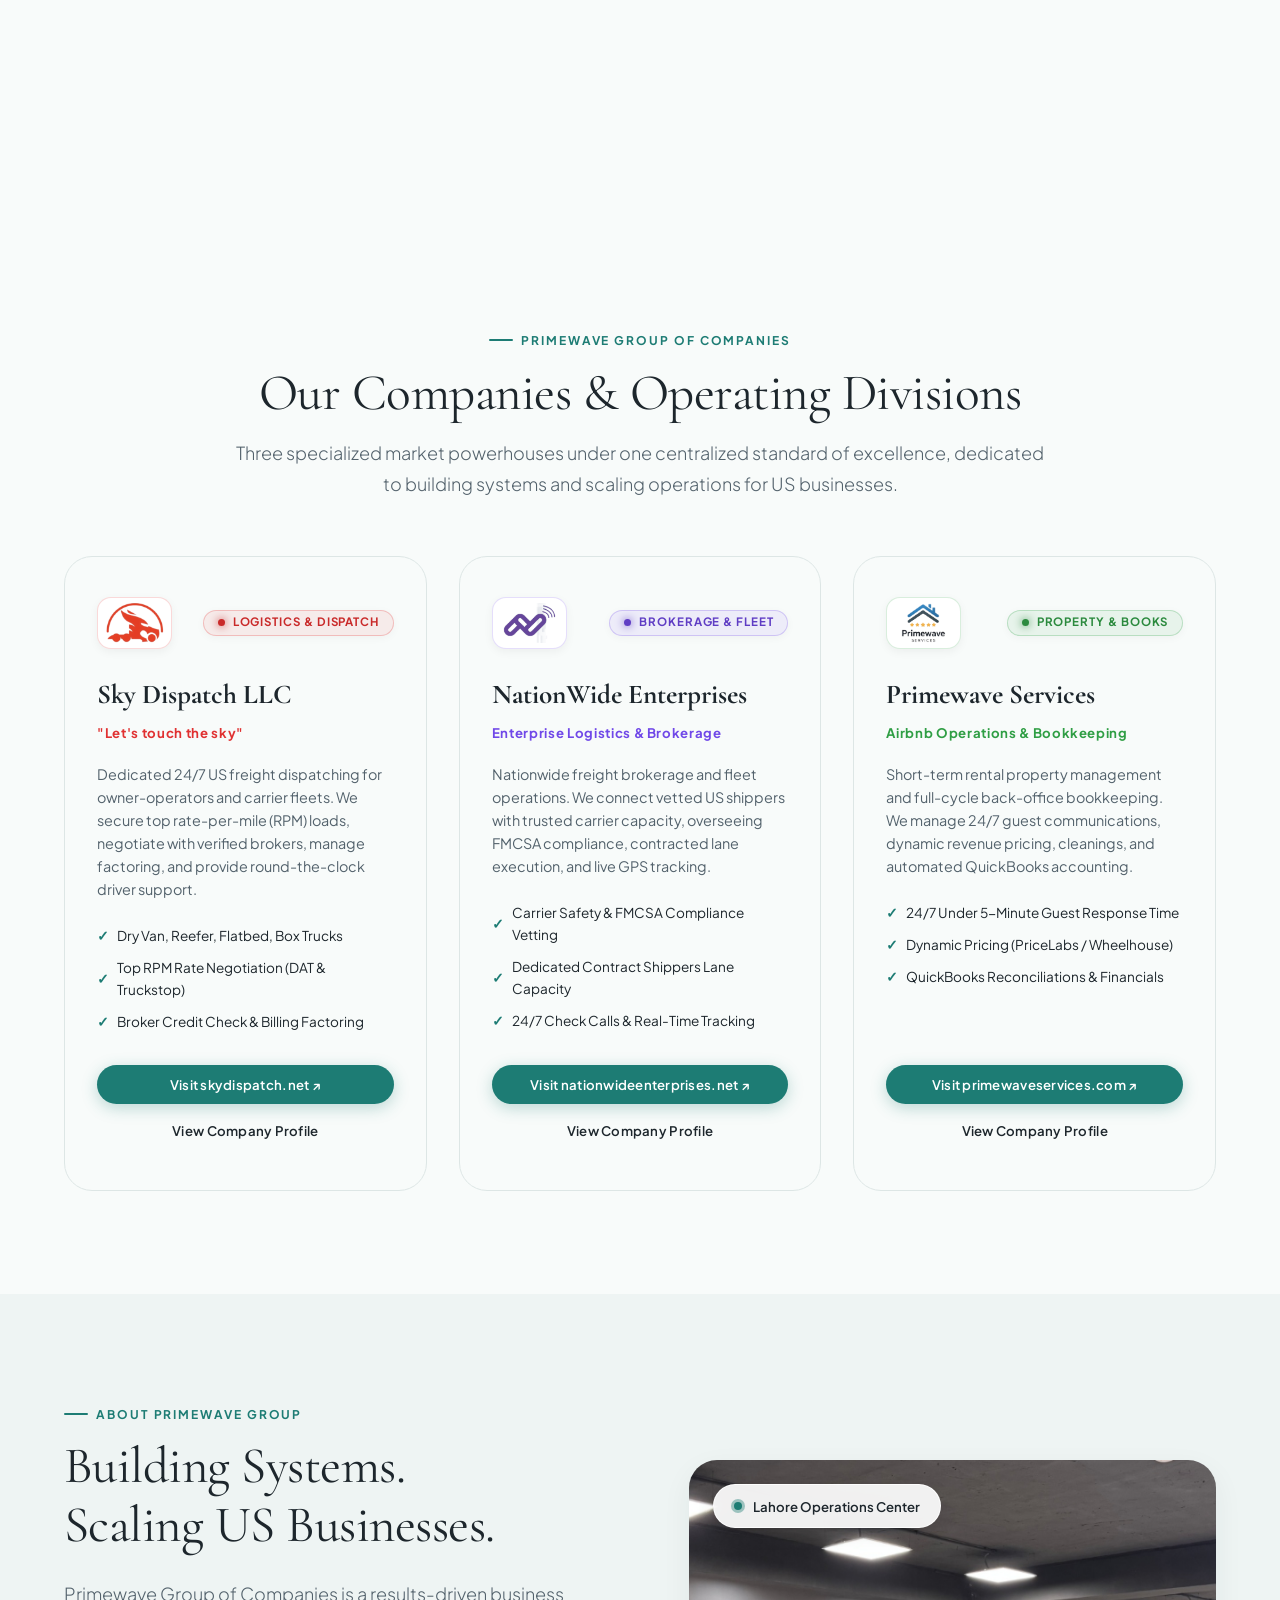
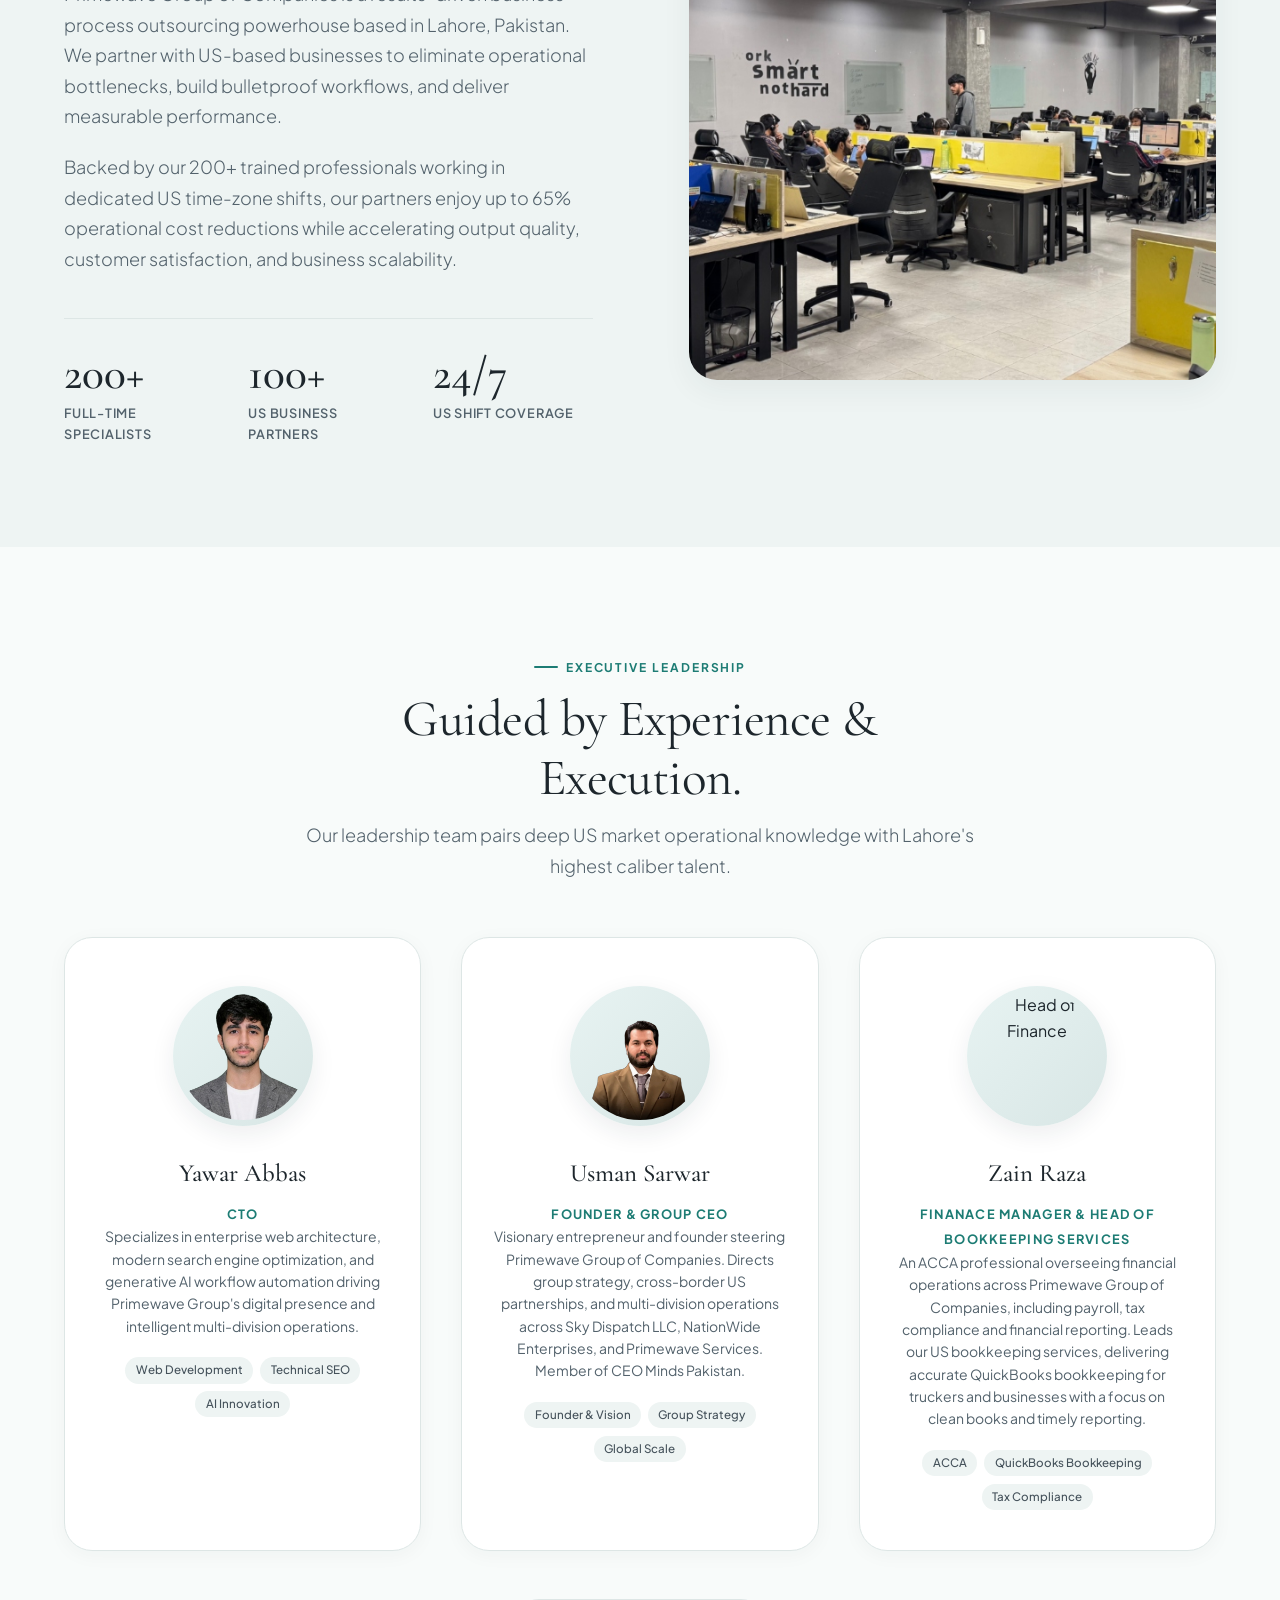
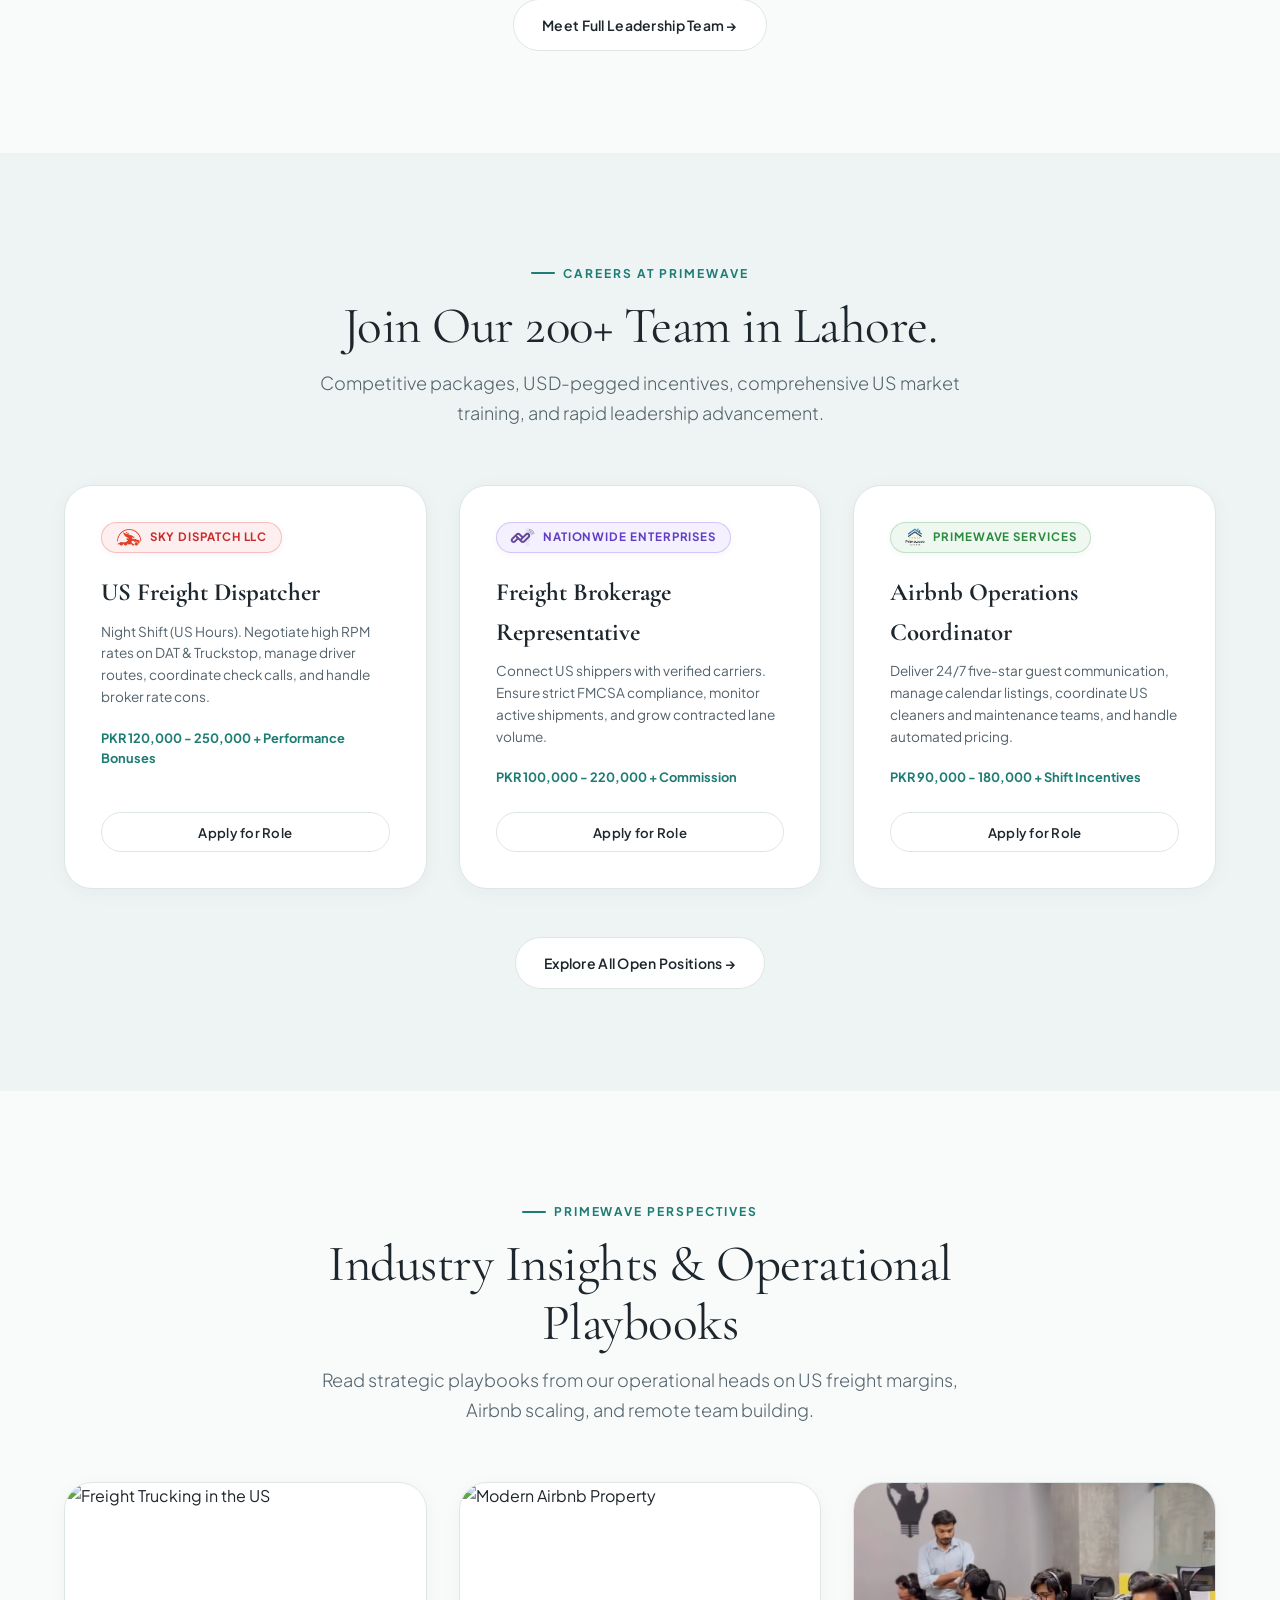
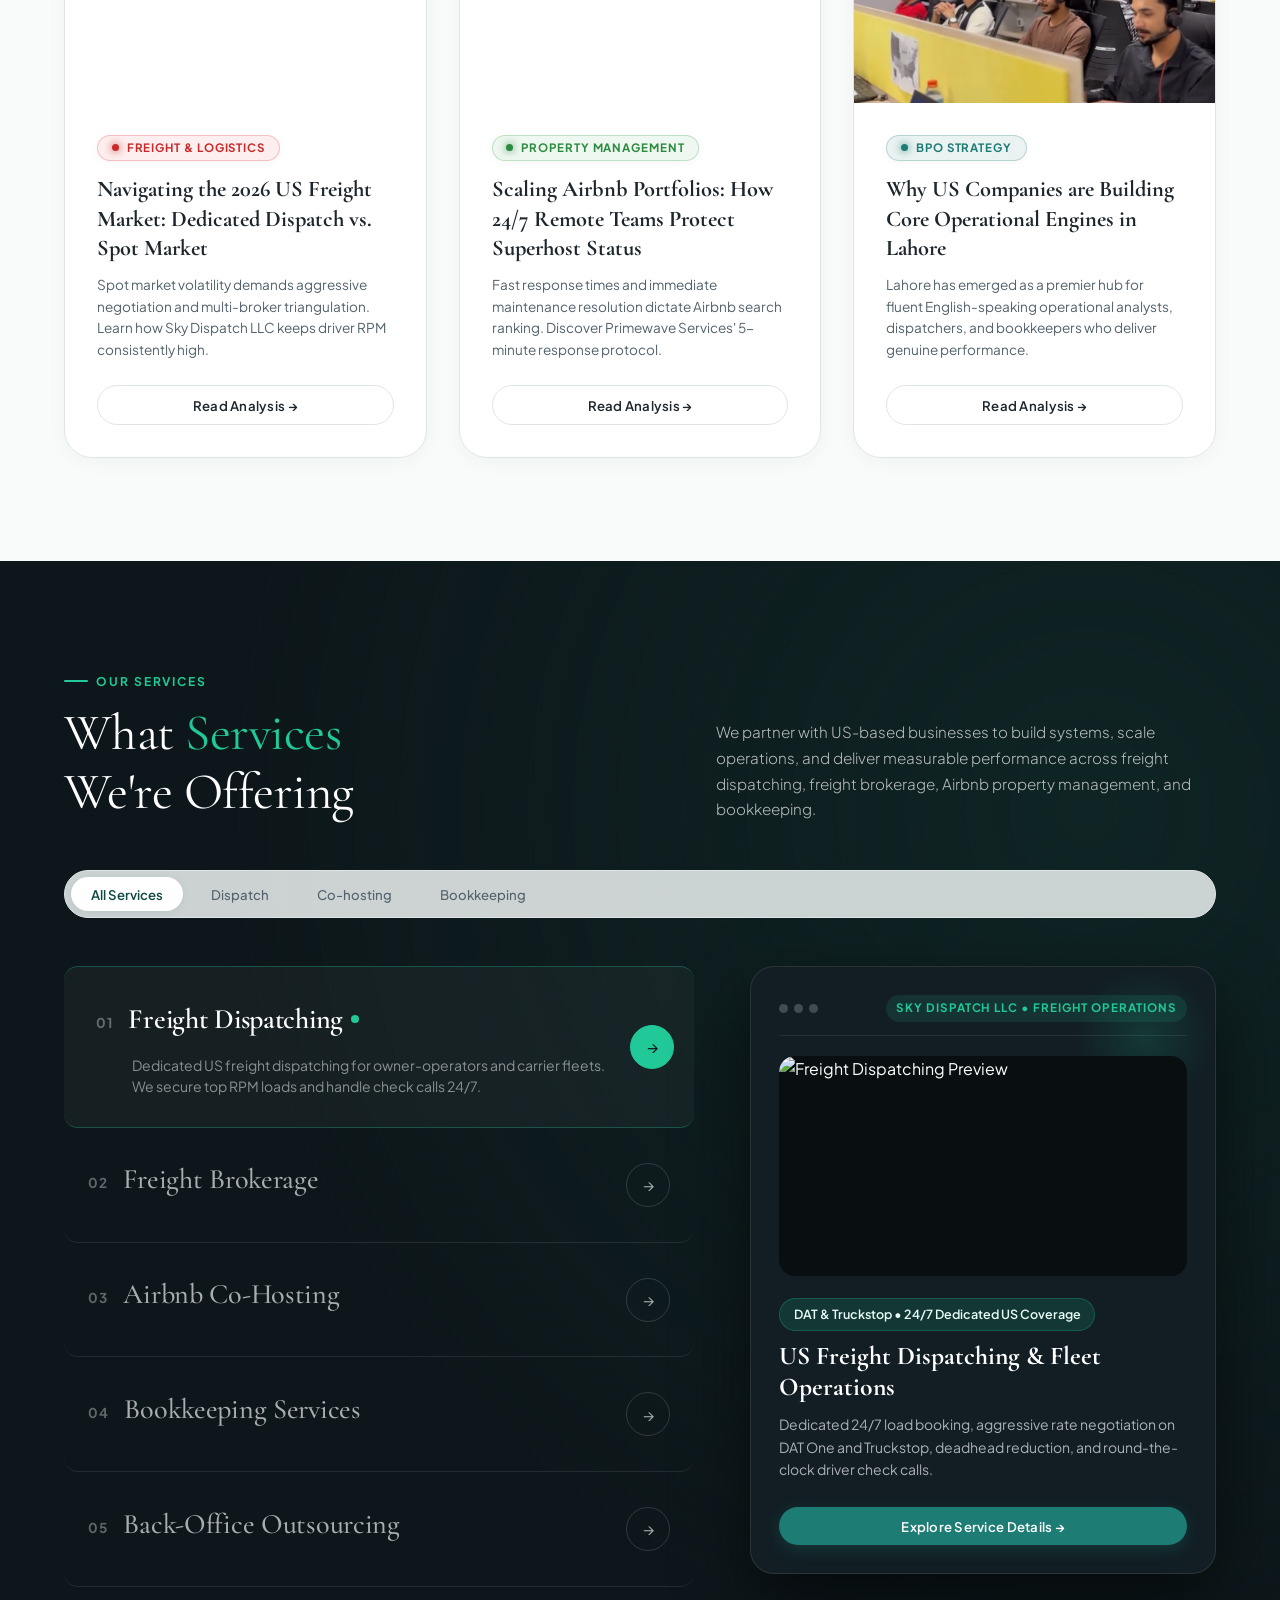
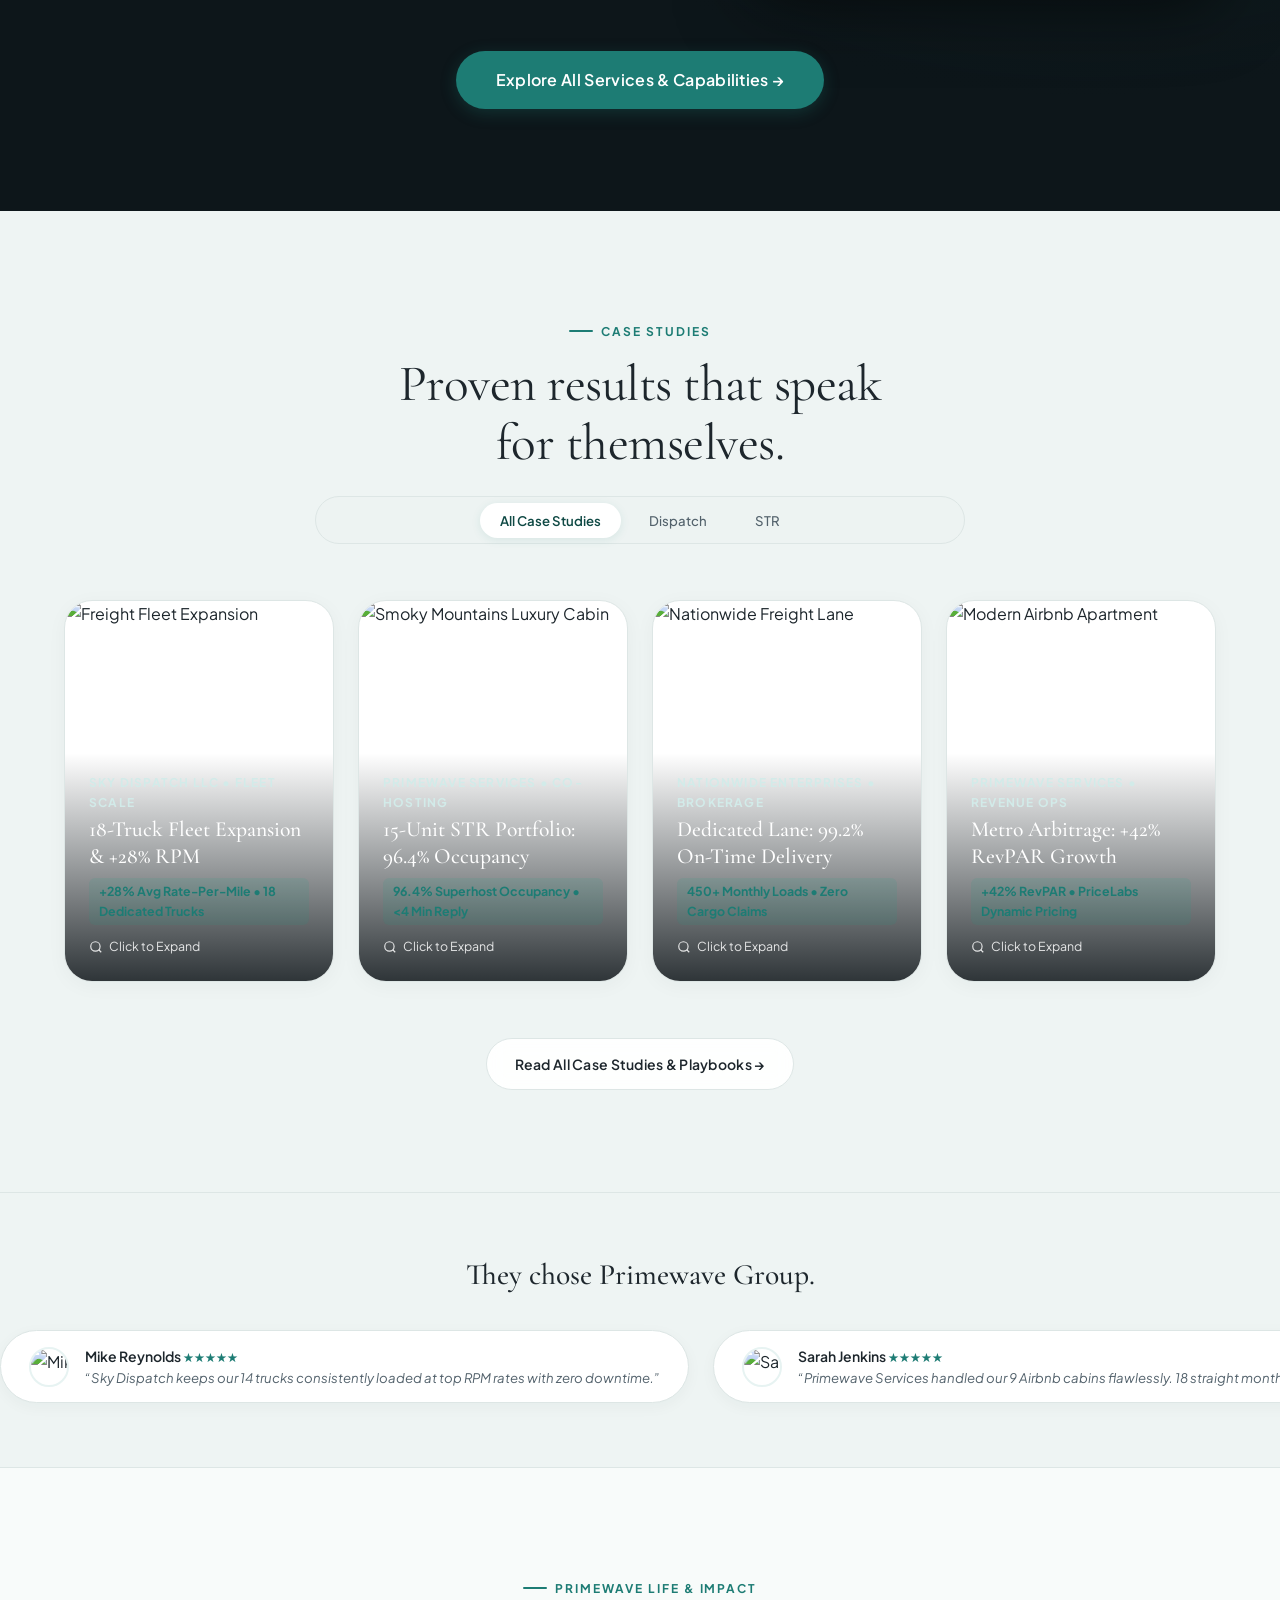
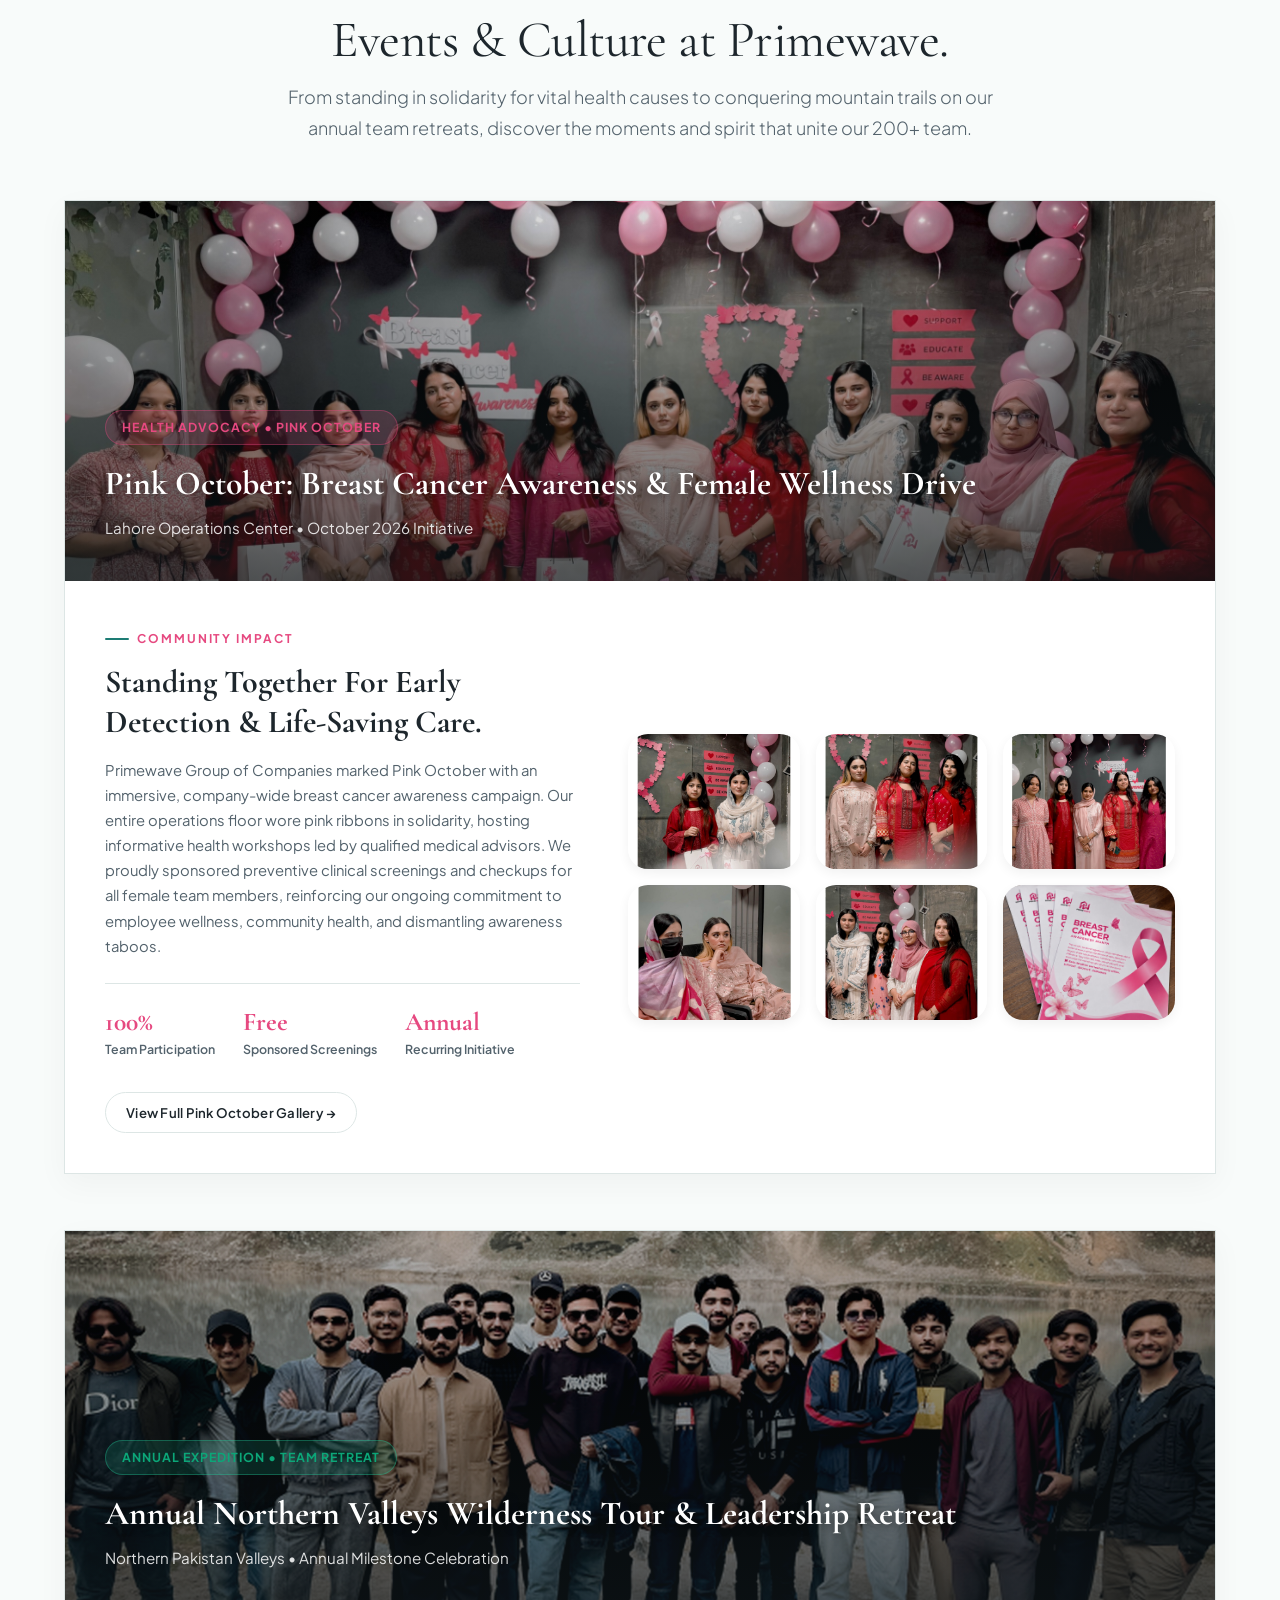
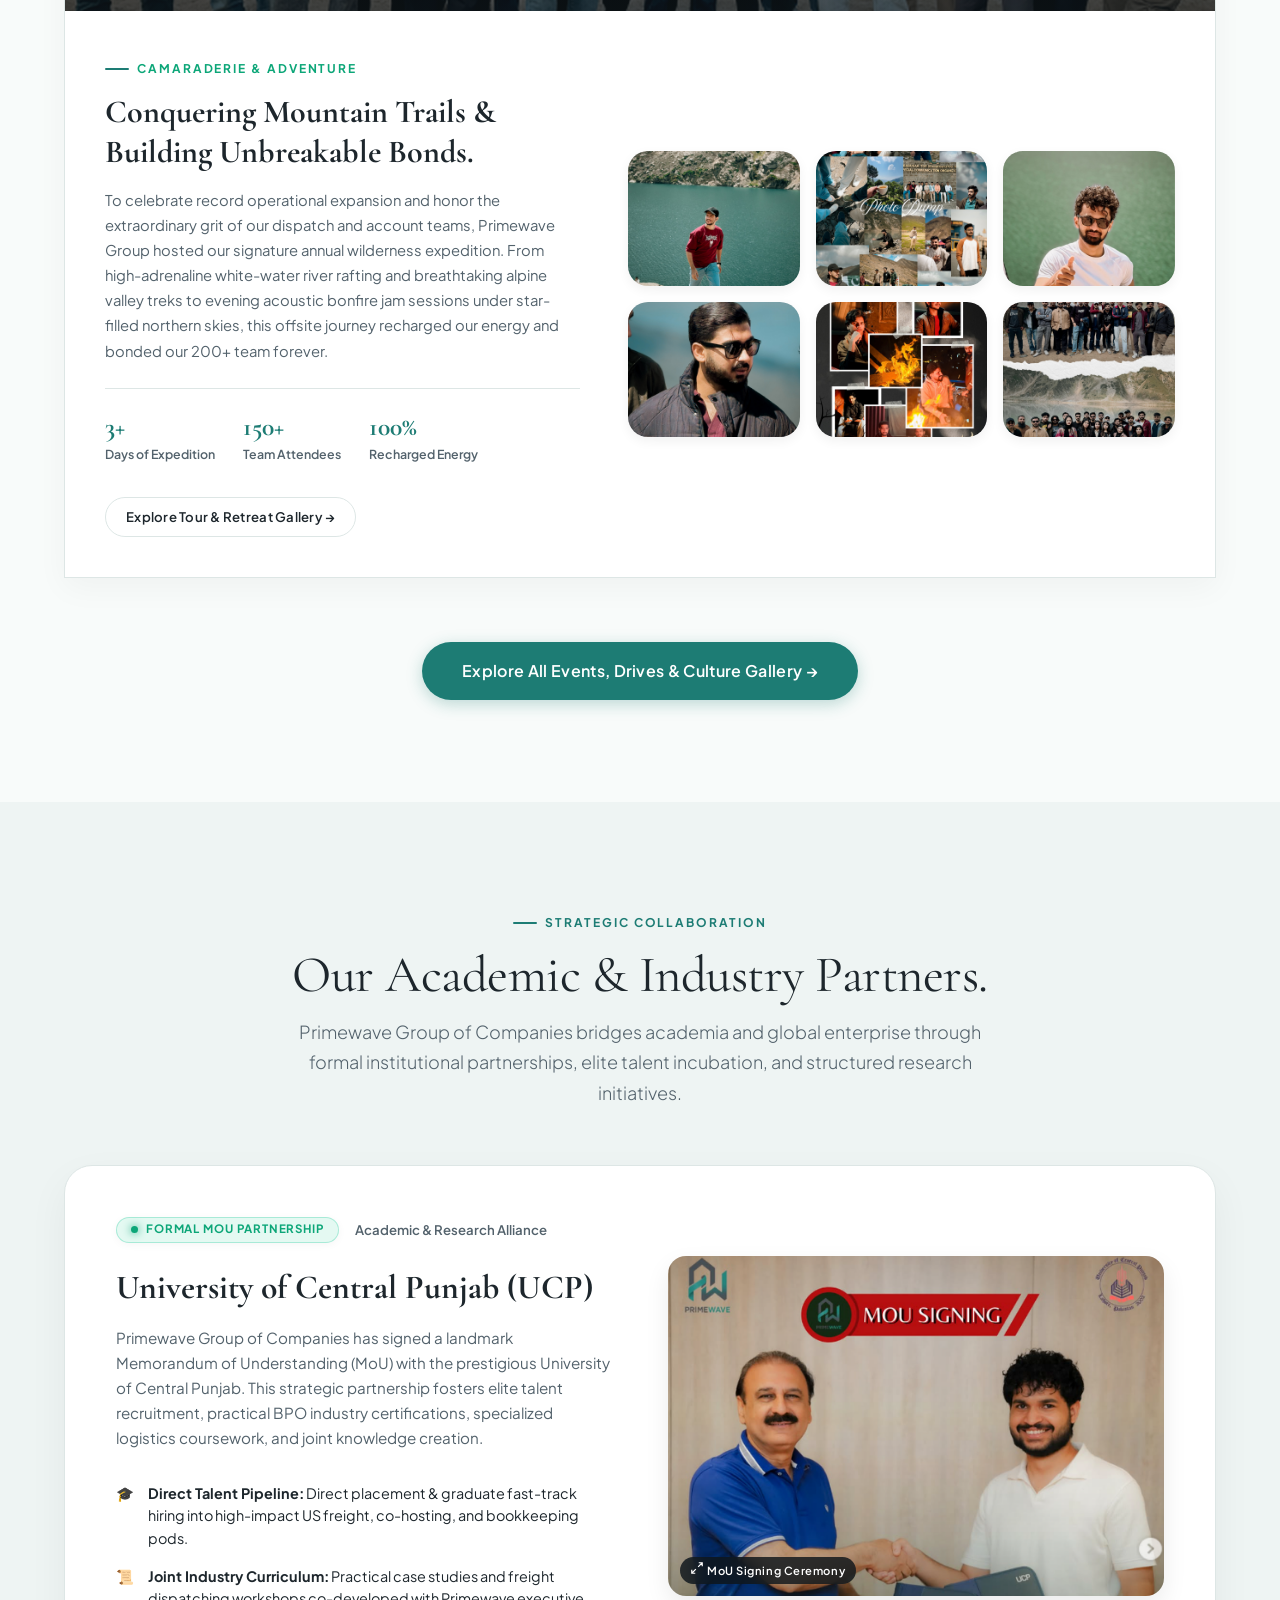
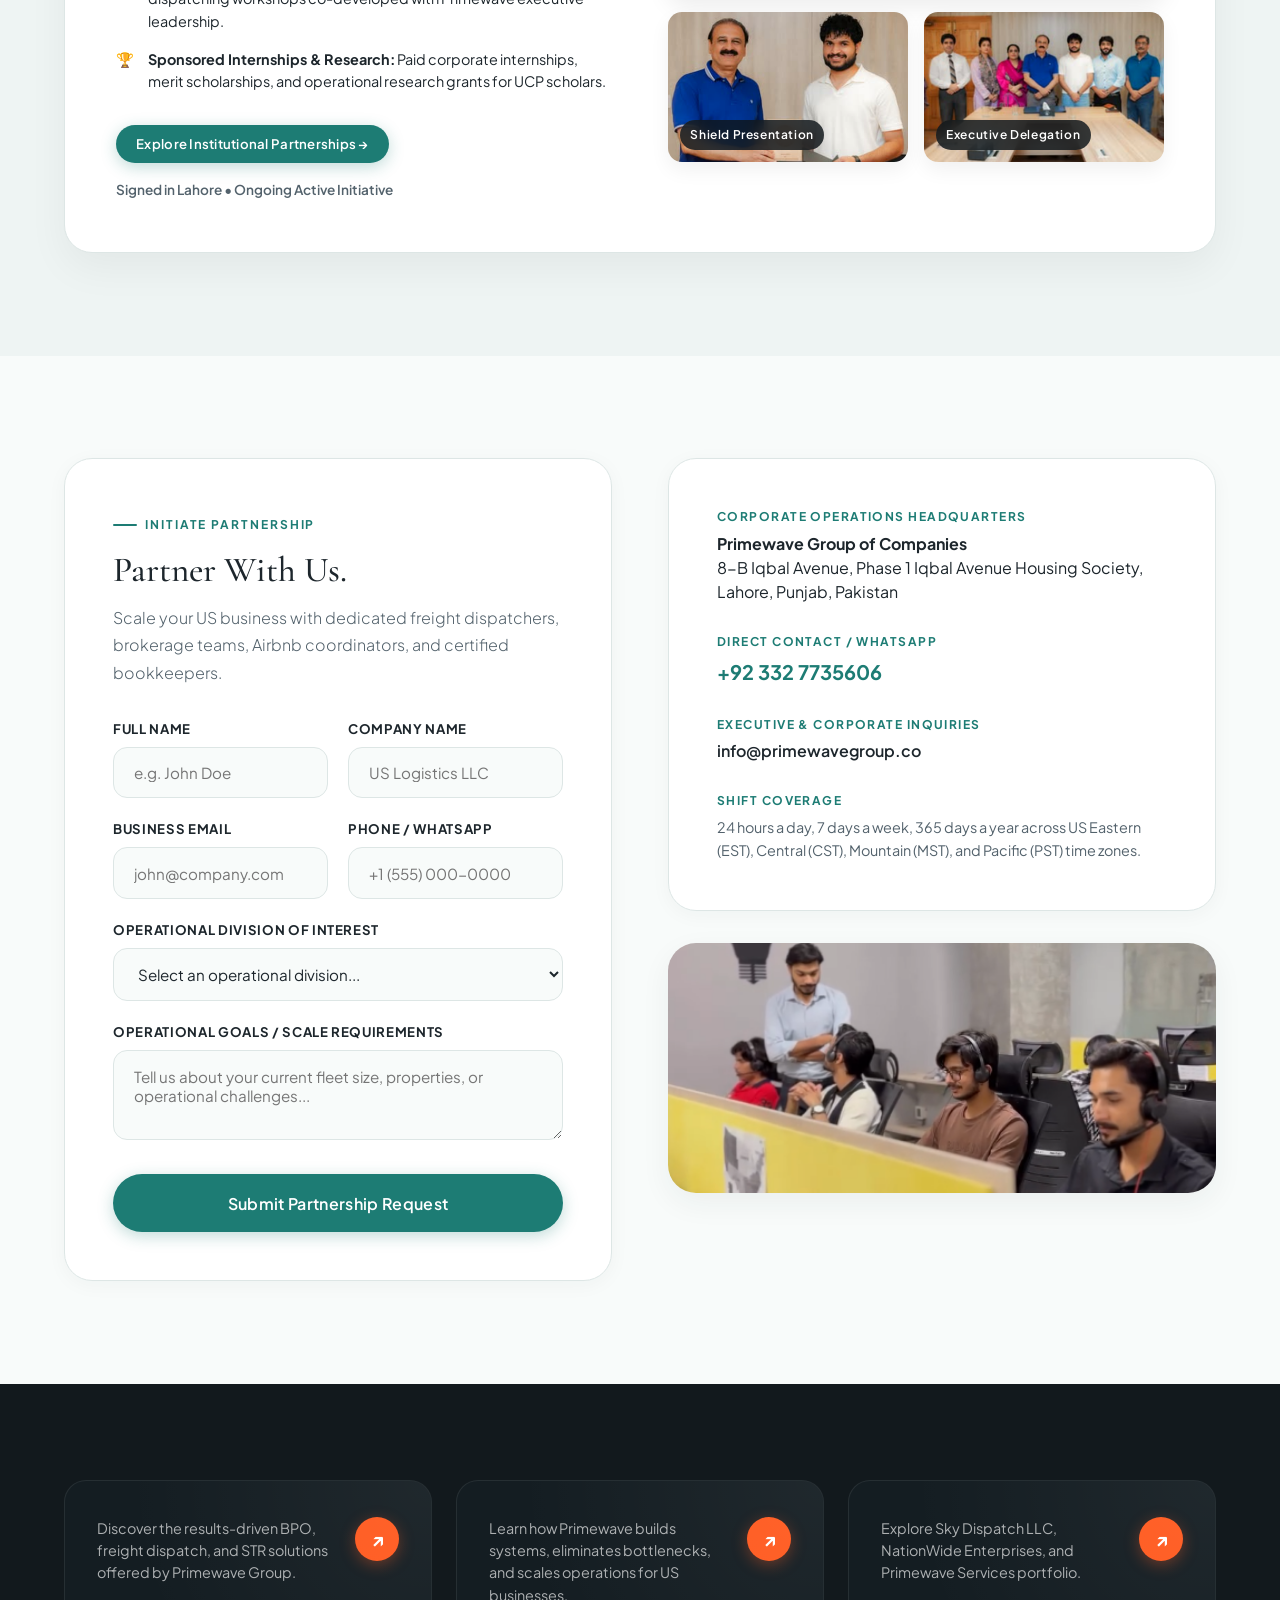
==== commit 19cc4f49: "Update team member roles and photos in index.html" ====
--- a/index.html
+++ b/index.html
@@ -608,7 +608,7 @@
               <img class="team-photo" src="assets/leaders/yawar-abbas.png" alt="Yawar Abbas - SEO Specialist, Web Developer &amp; AI Innovator">
             </div>
             <h3 class="team-name">Yawar Abbas</h3>
-            <span class="team-role">SEO Specialist, Web Developer &amp; AI Innovator</span>
+            <span class="team-role">CTO</span>
             <p class="team-bio">Specializes in enterprise web architecture, modern search engine optimization, and generative AI workflow automation driving Primewave Group's digital presence and intelligent multi-division operations.</p>
             <div class="team-specialties">
               <span class="spec-badge">Web Development</span>
@@ -635,7 +635,7 @@
           <!-- Leader 3 -->
           <div class="team-card">
             <div class="team-photo-wrap">
-              <img class="team-photo" src="https://images.unsplash.com/photo-1519085360753-af0119f7cbe7?auto=format&fit=crop&w=400&q=80" alt="Head of Services">
+              <img class="team-photo" src="assets/leaders/Zain-Raza.jpeg" alt="Head of Finance">
             </div>
             <h3 class="team-name">Zain Raza</h3>
             <span class="team-role">Finanace Manager & Head of Bookkeeping Services</span>
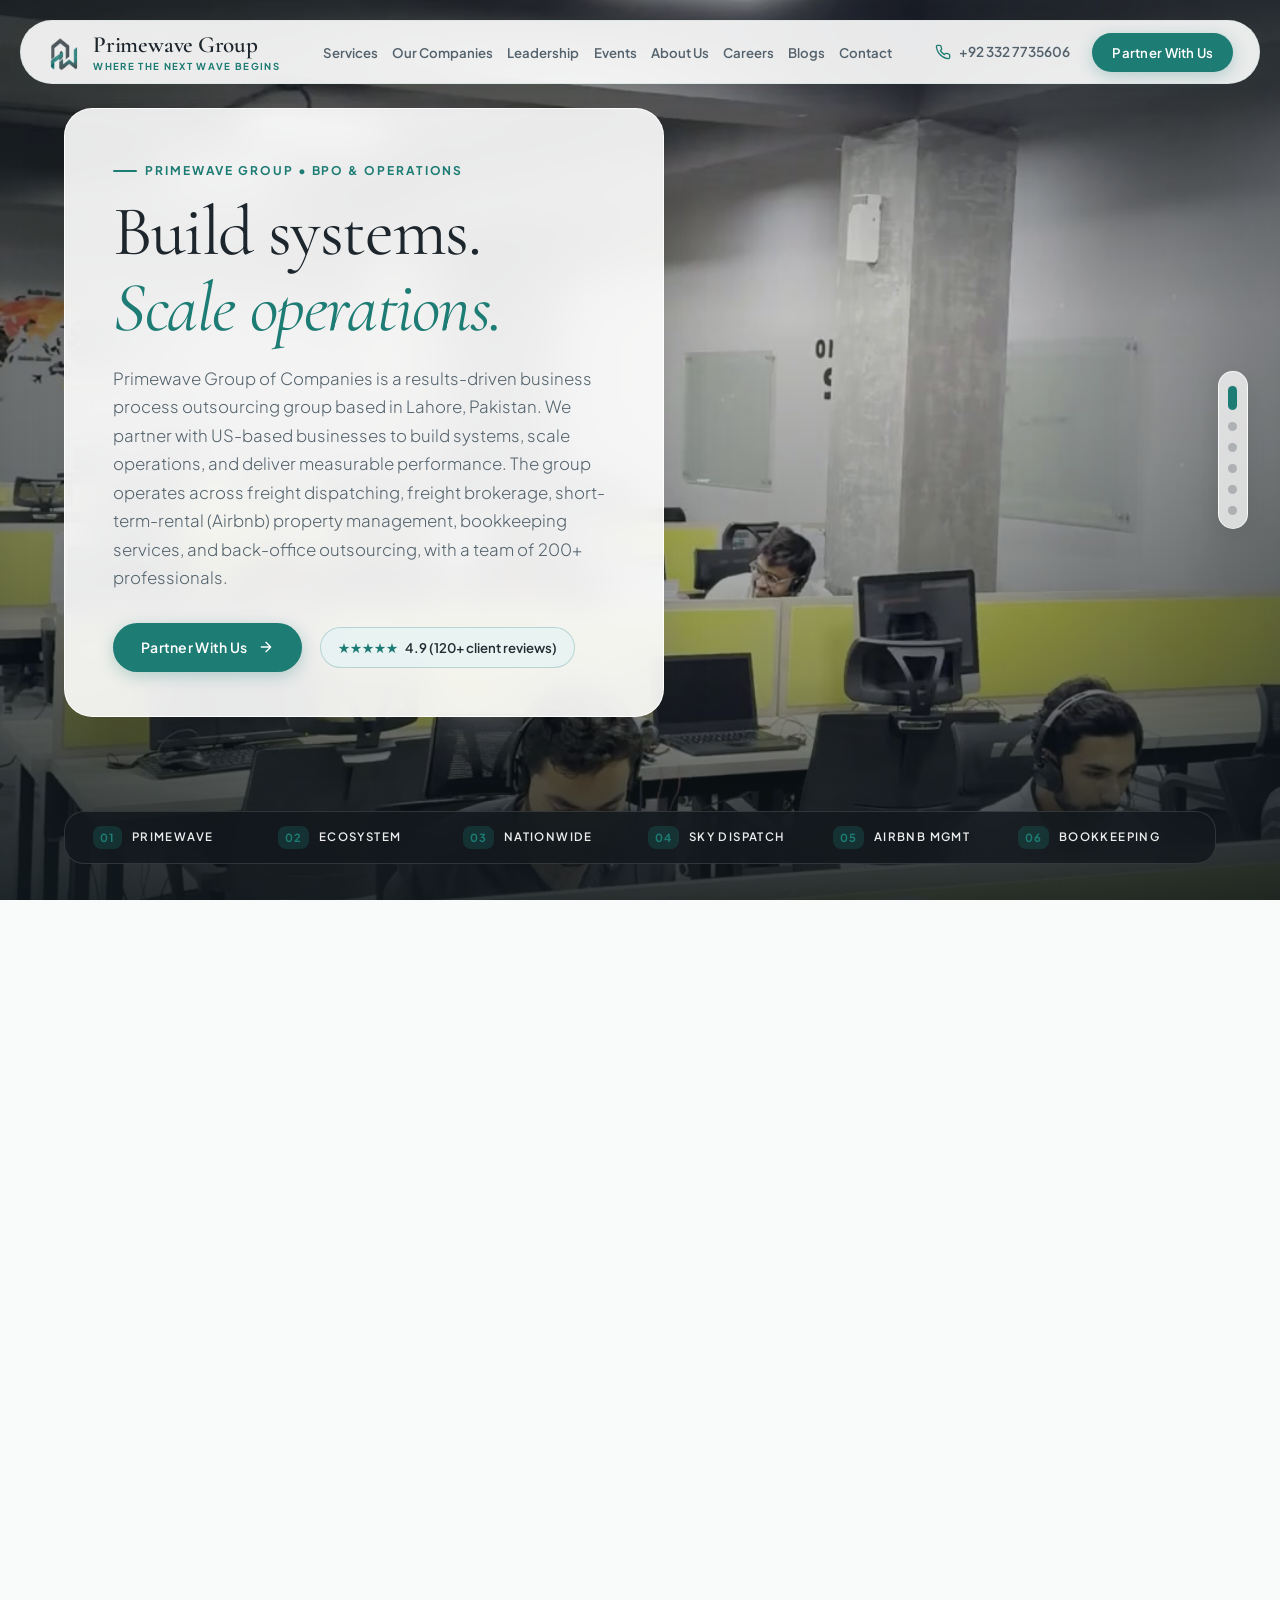
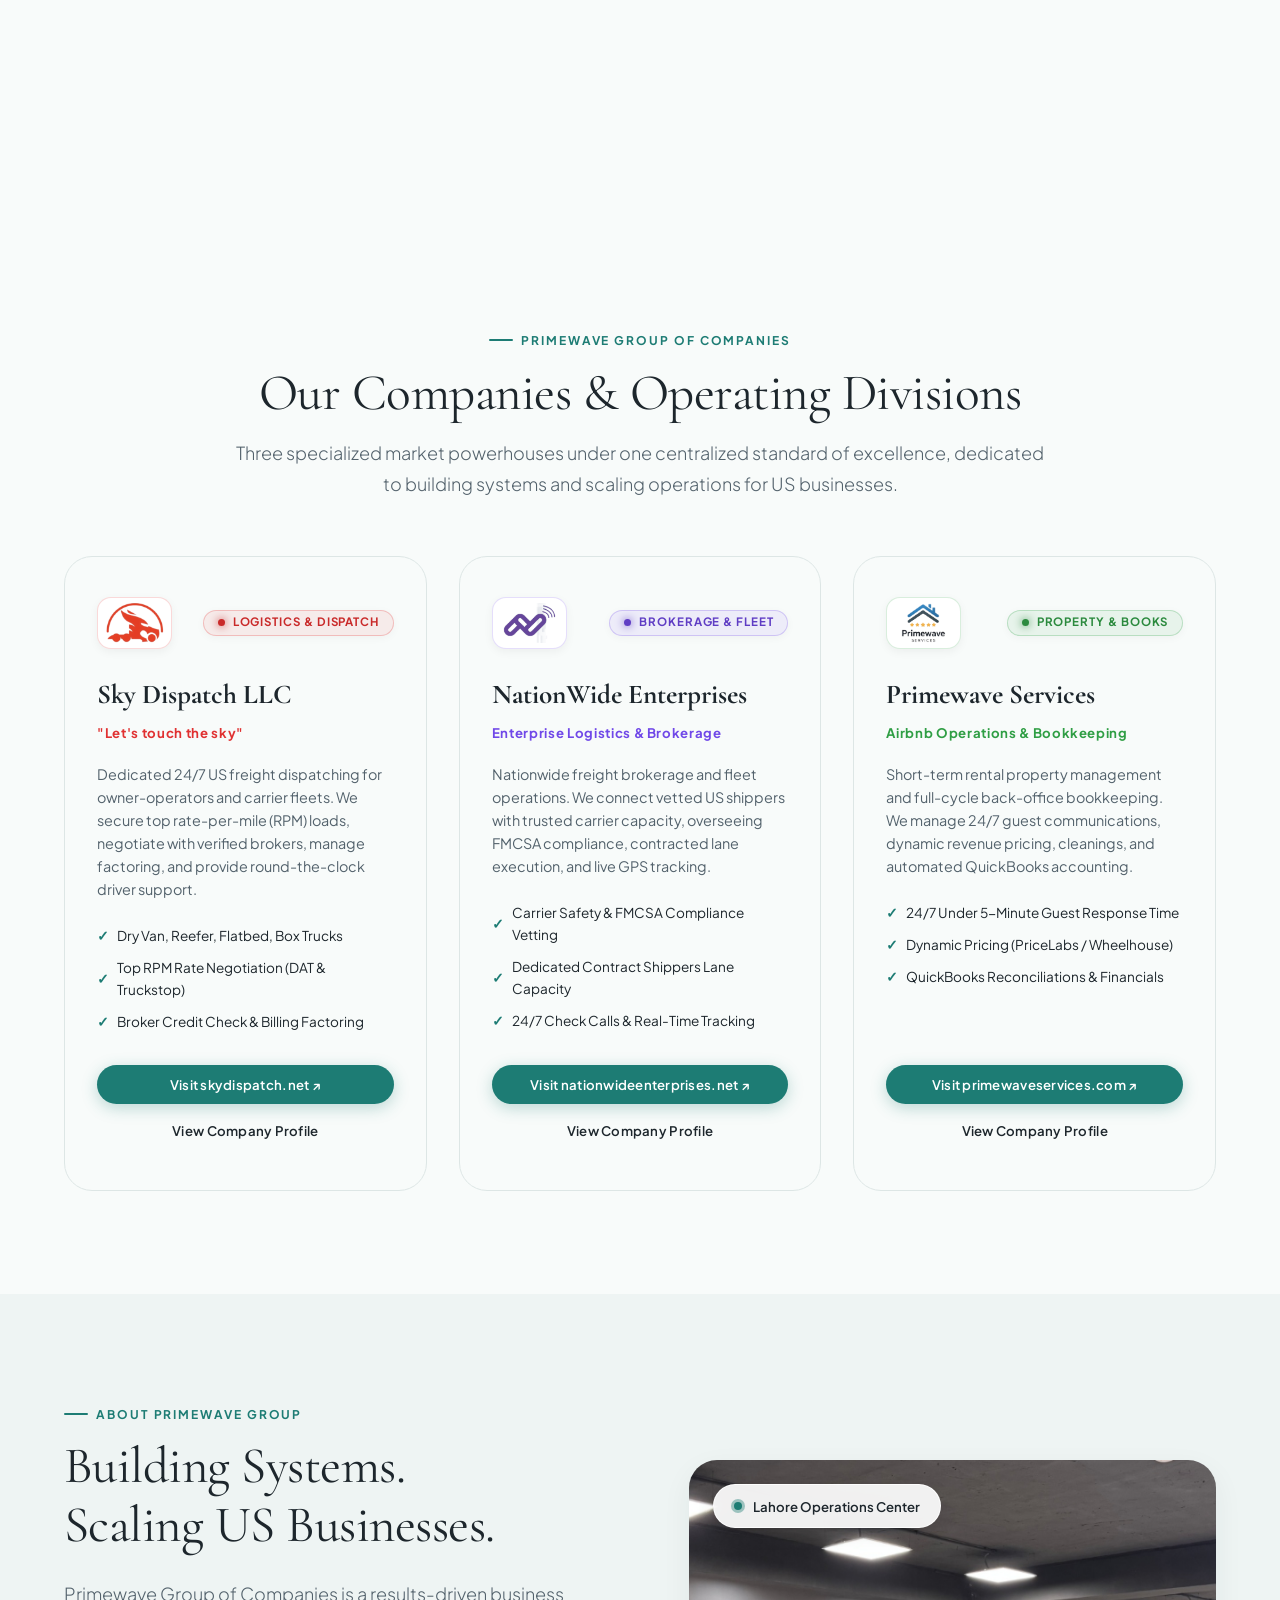
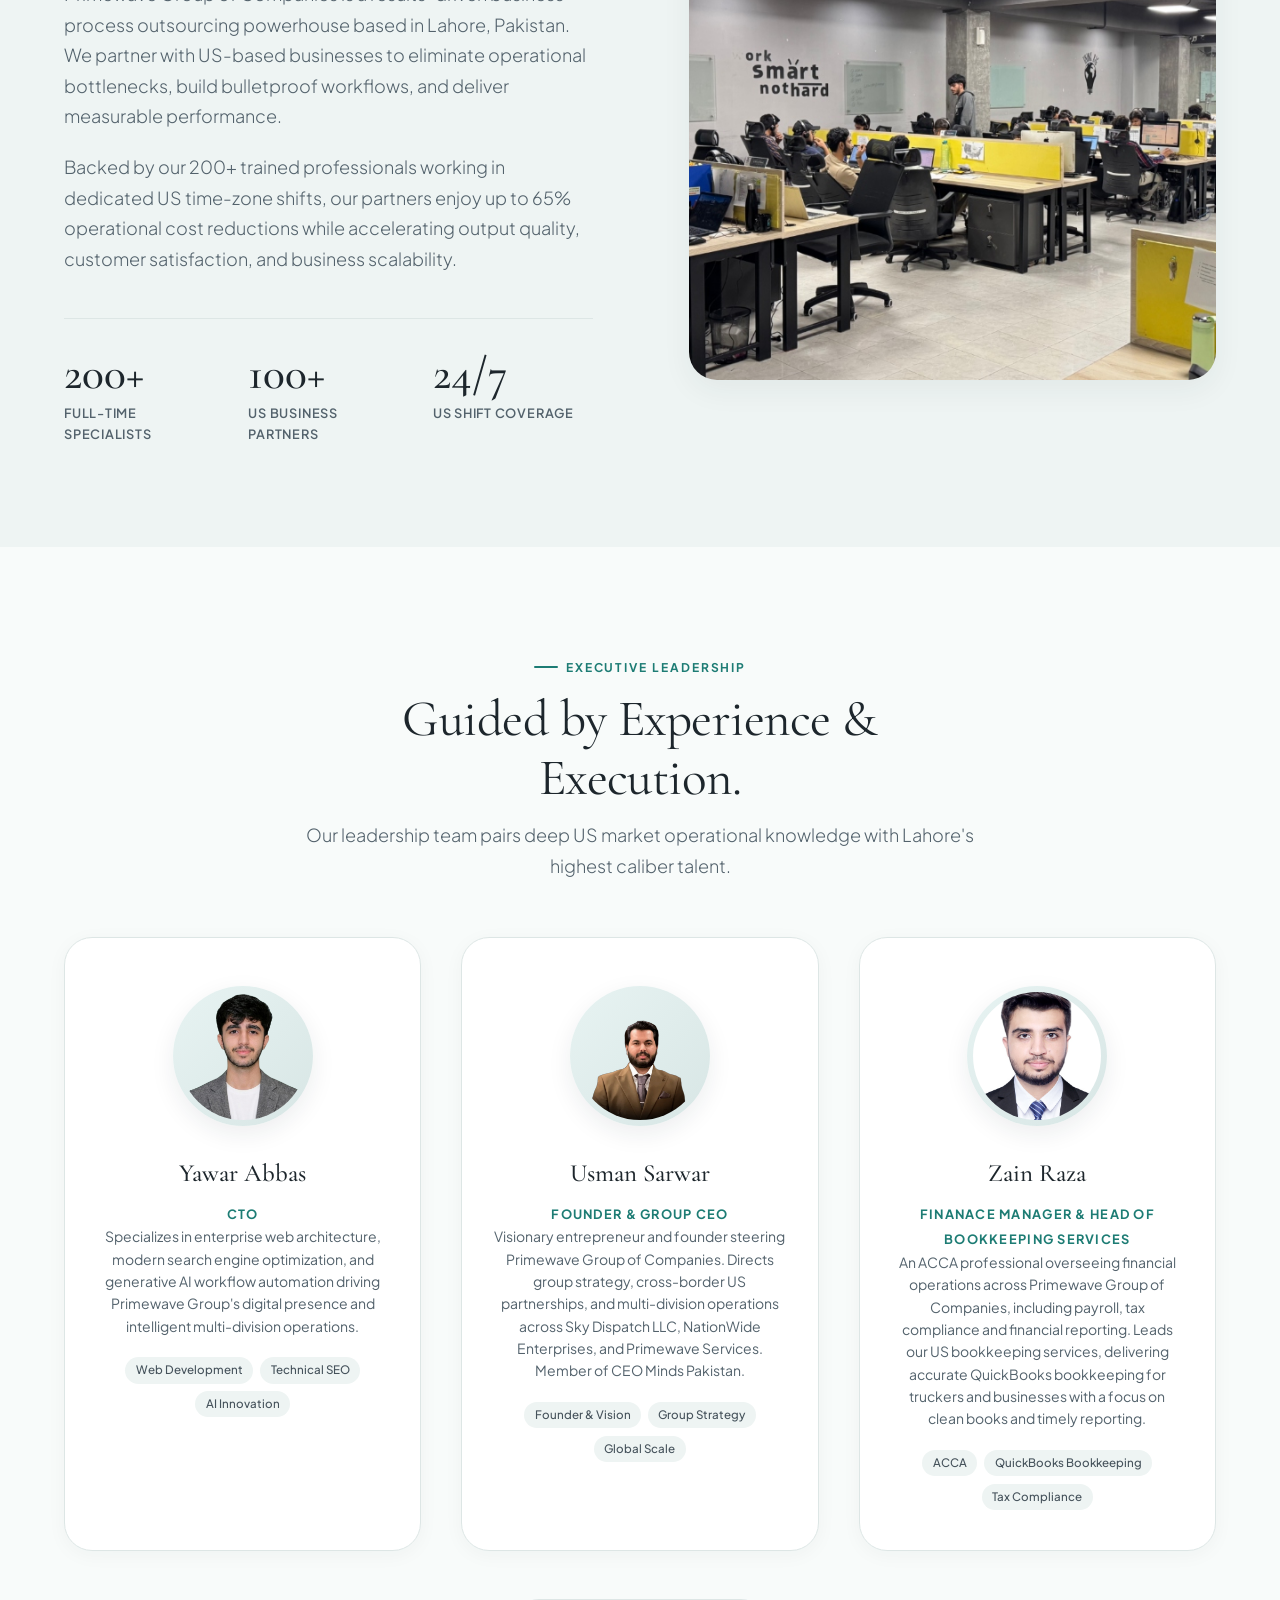
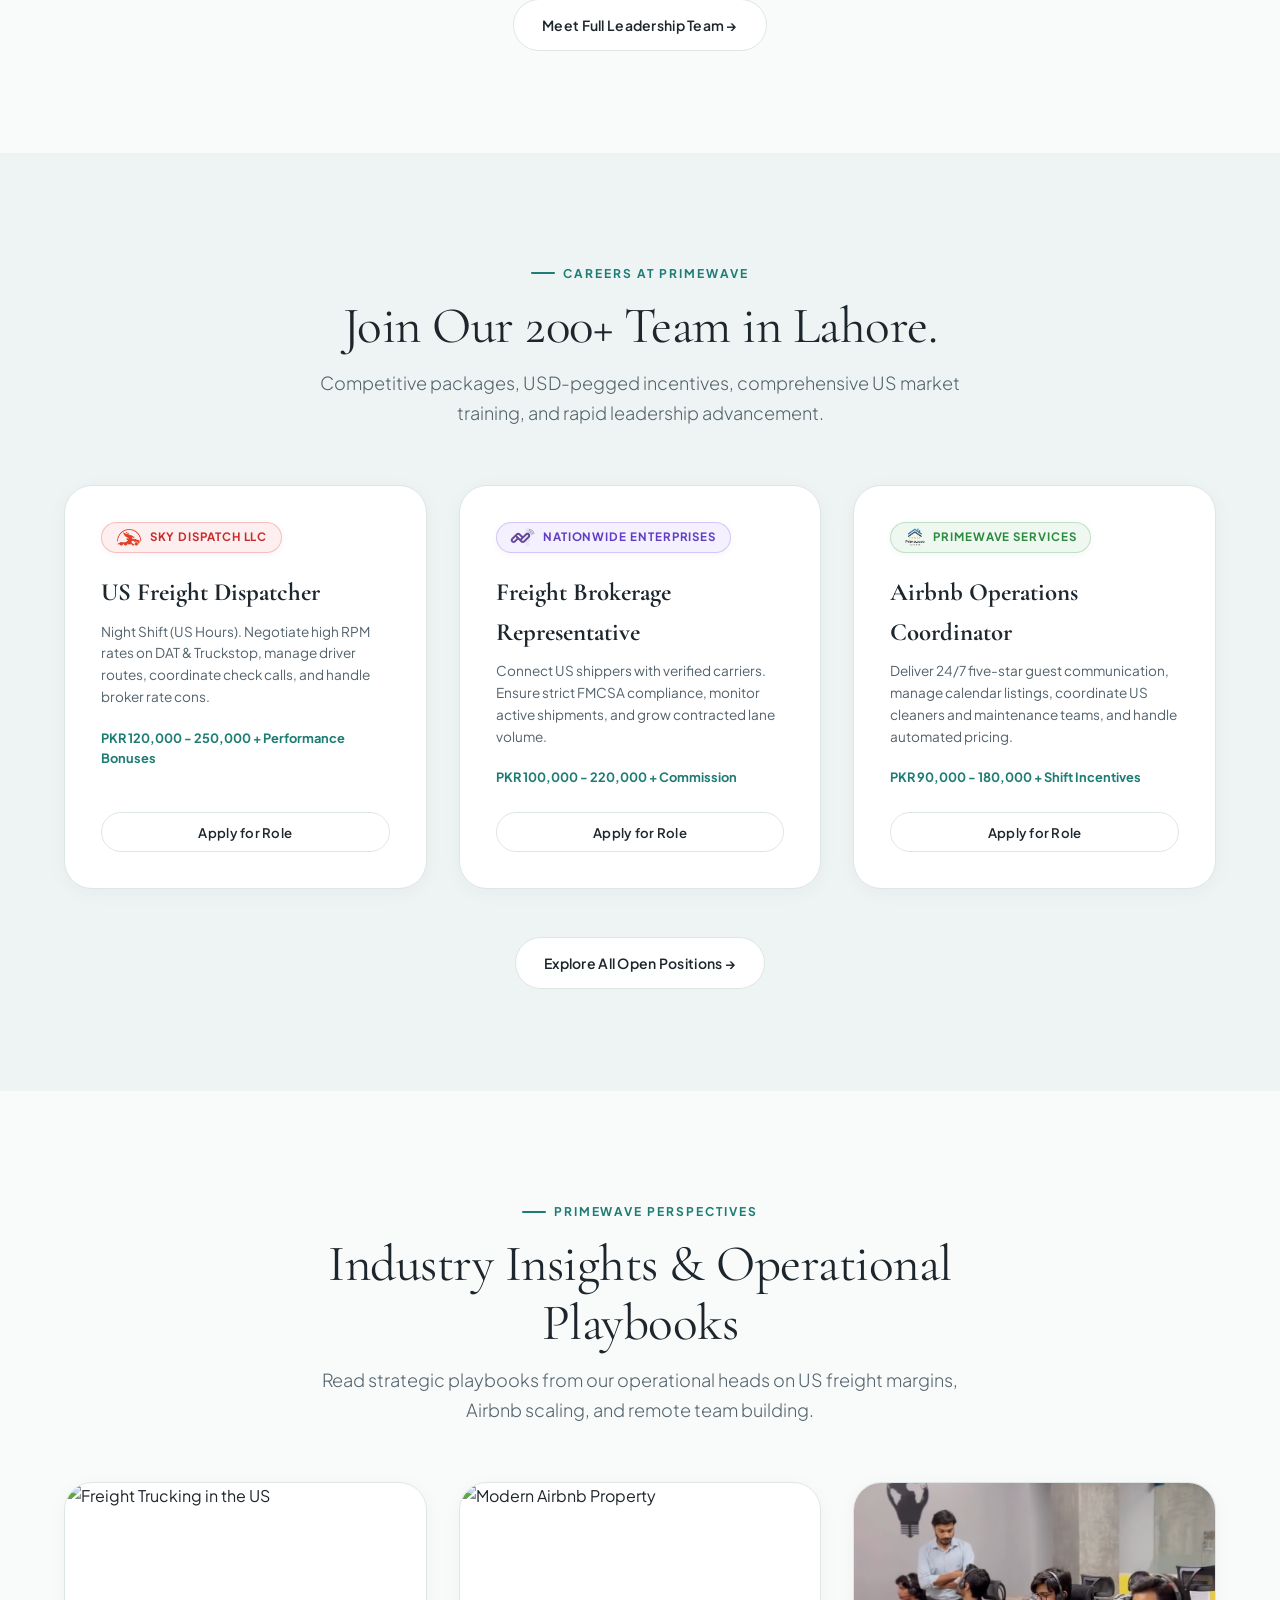
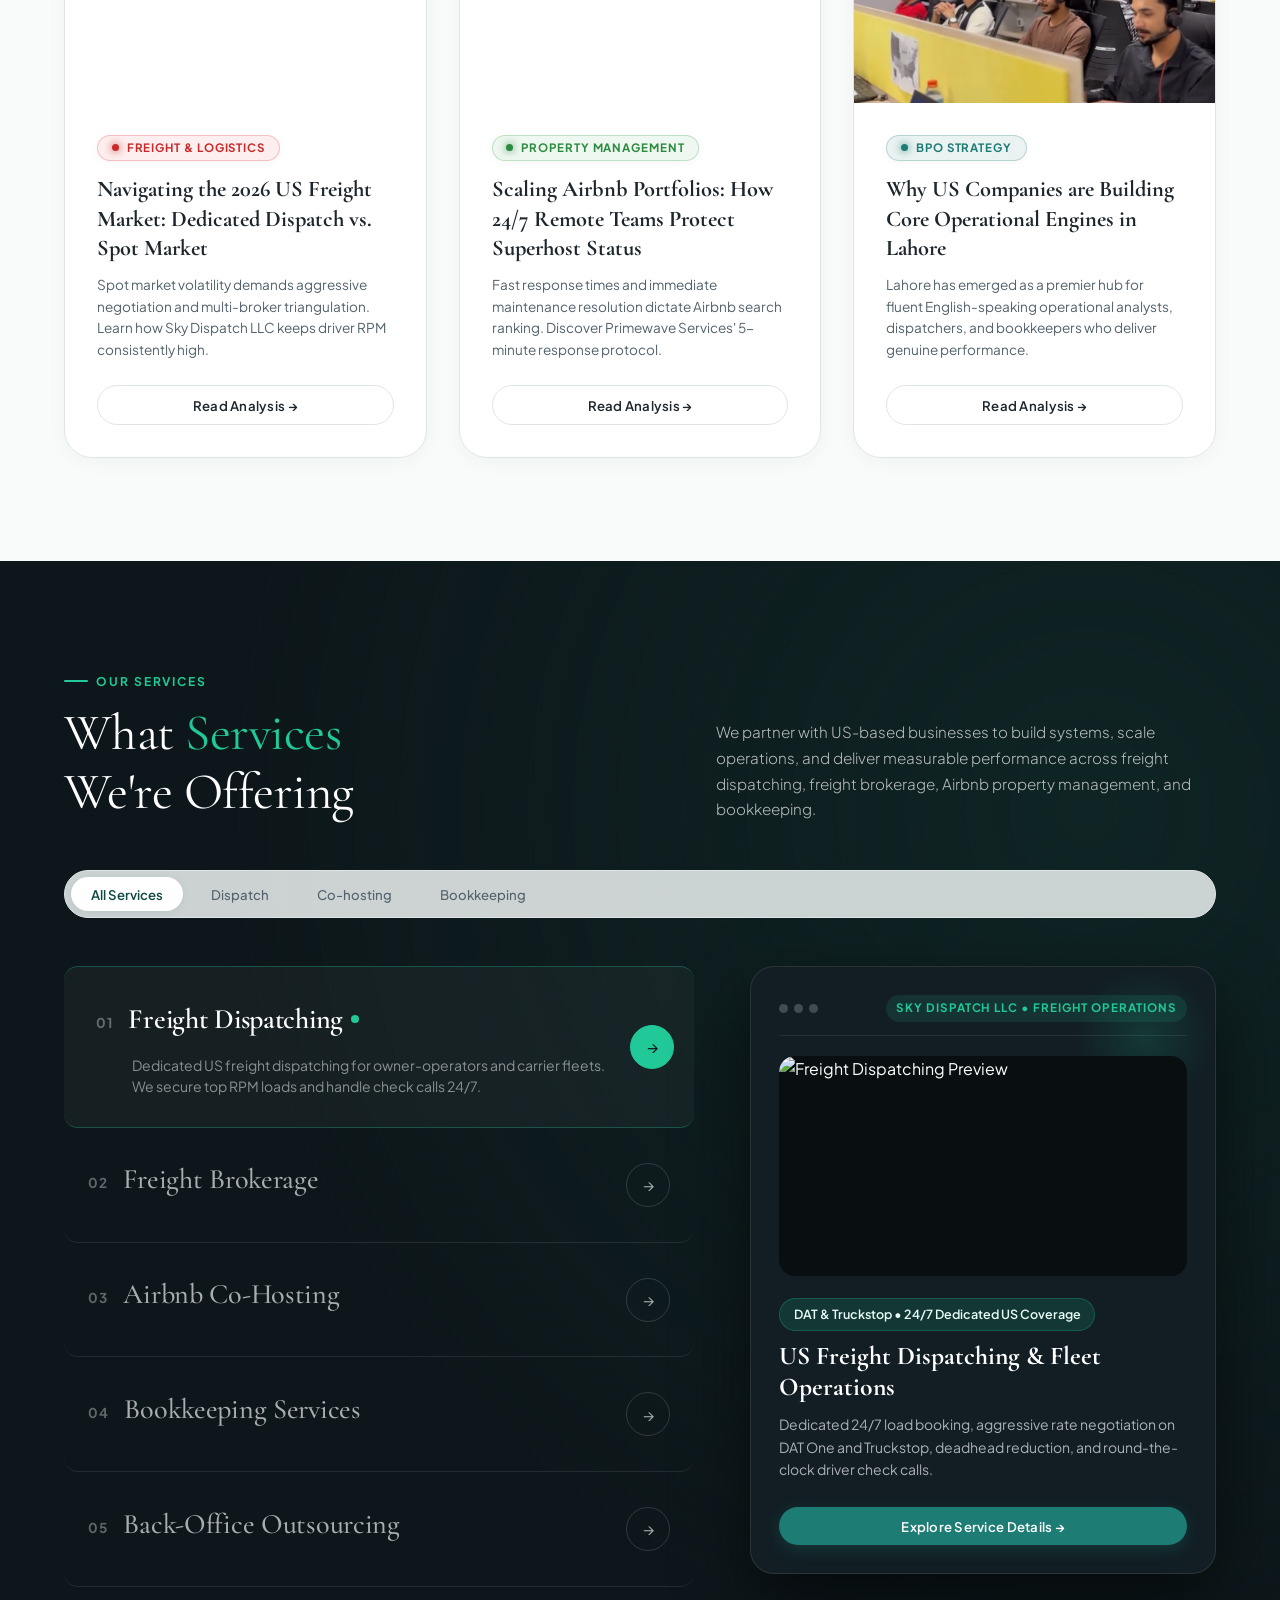
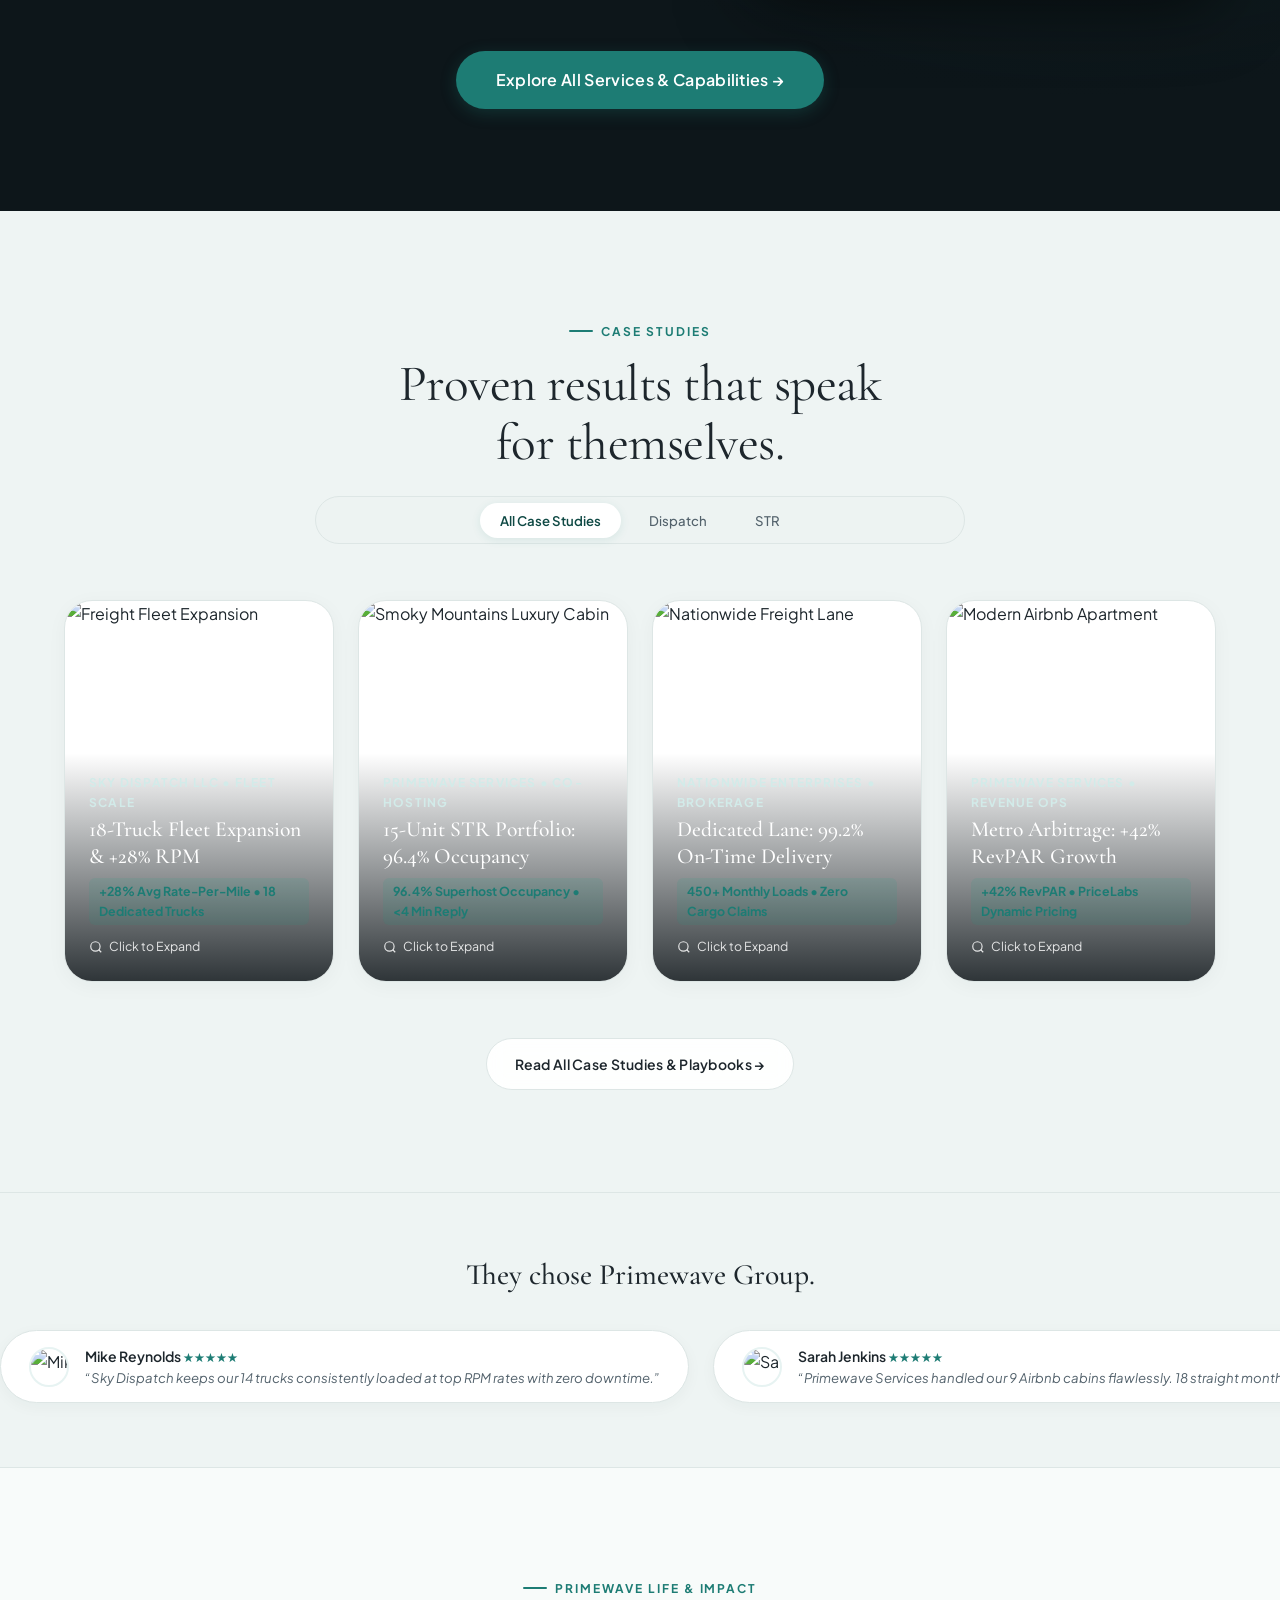
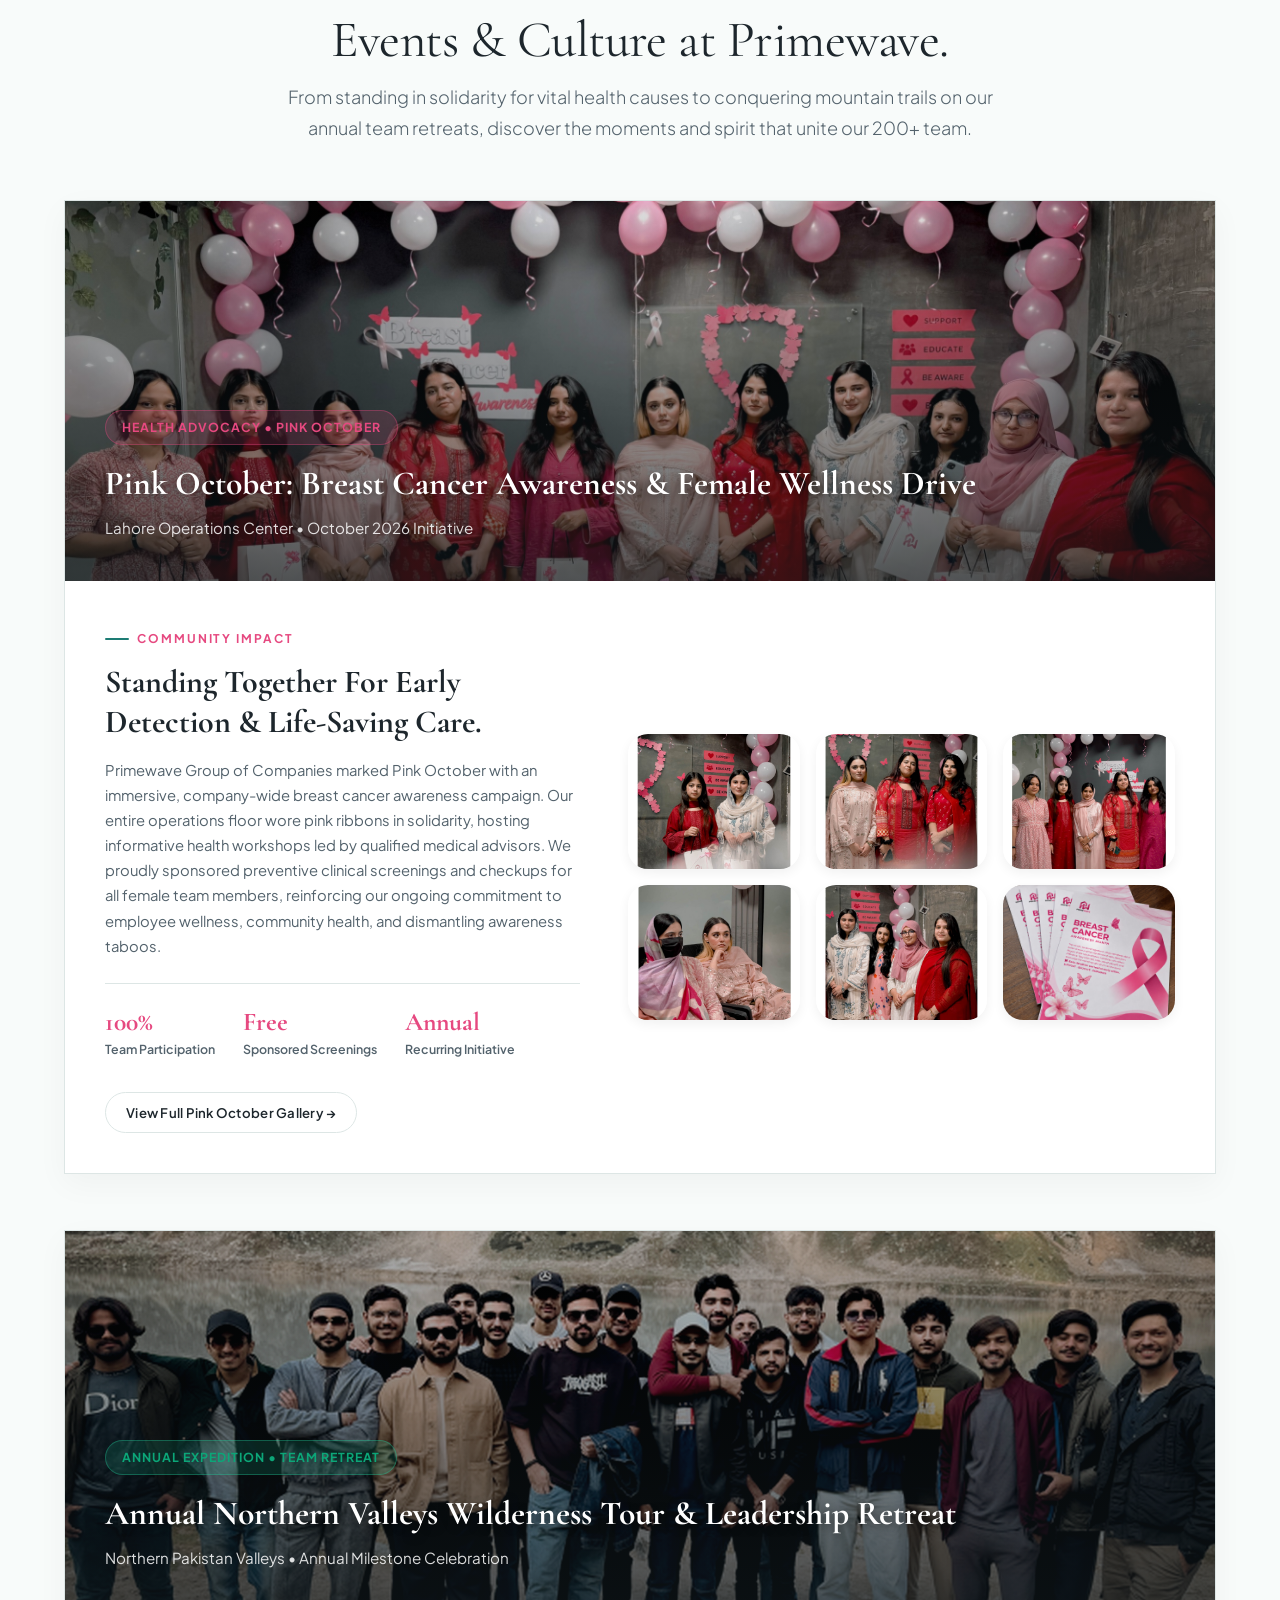
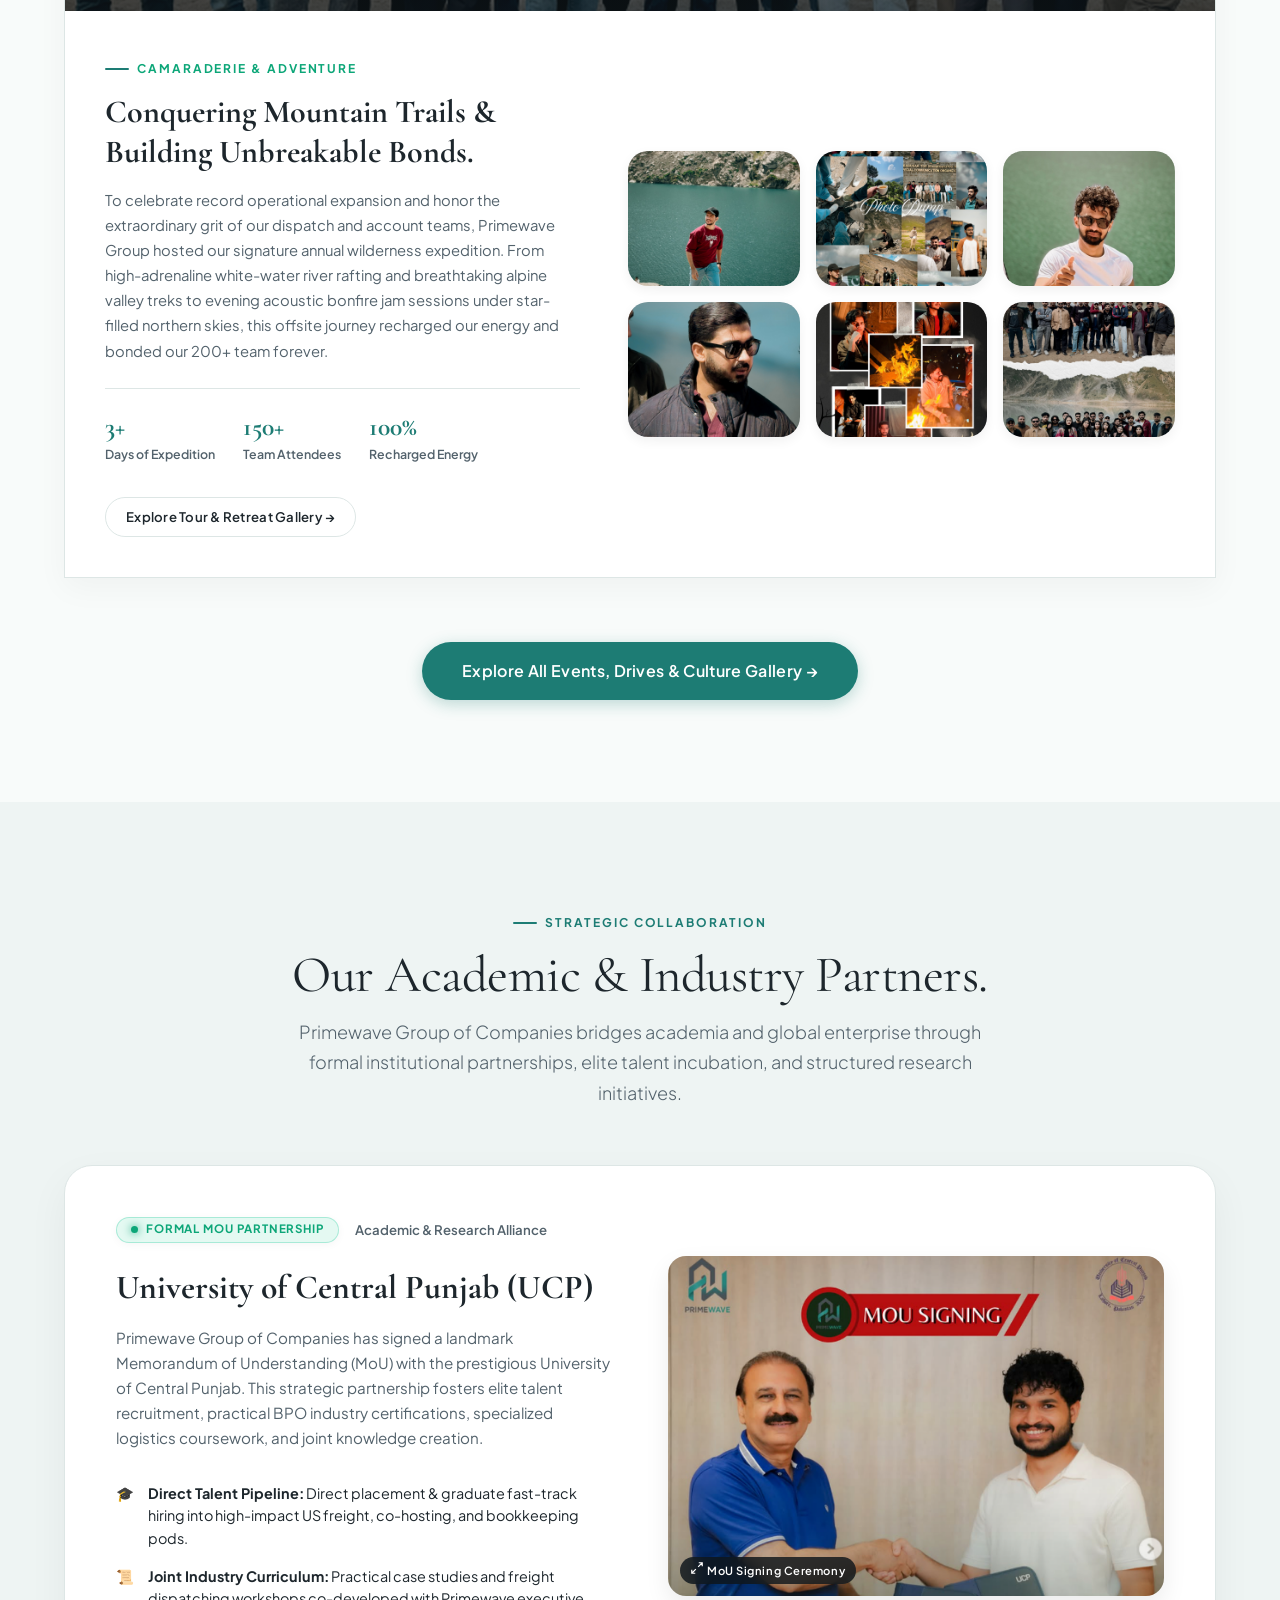
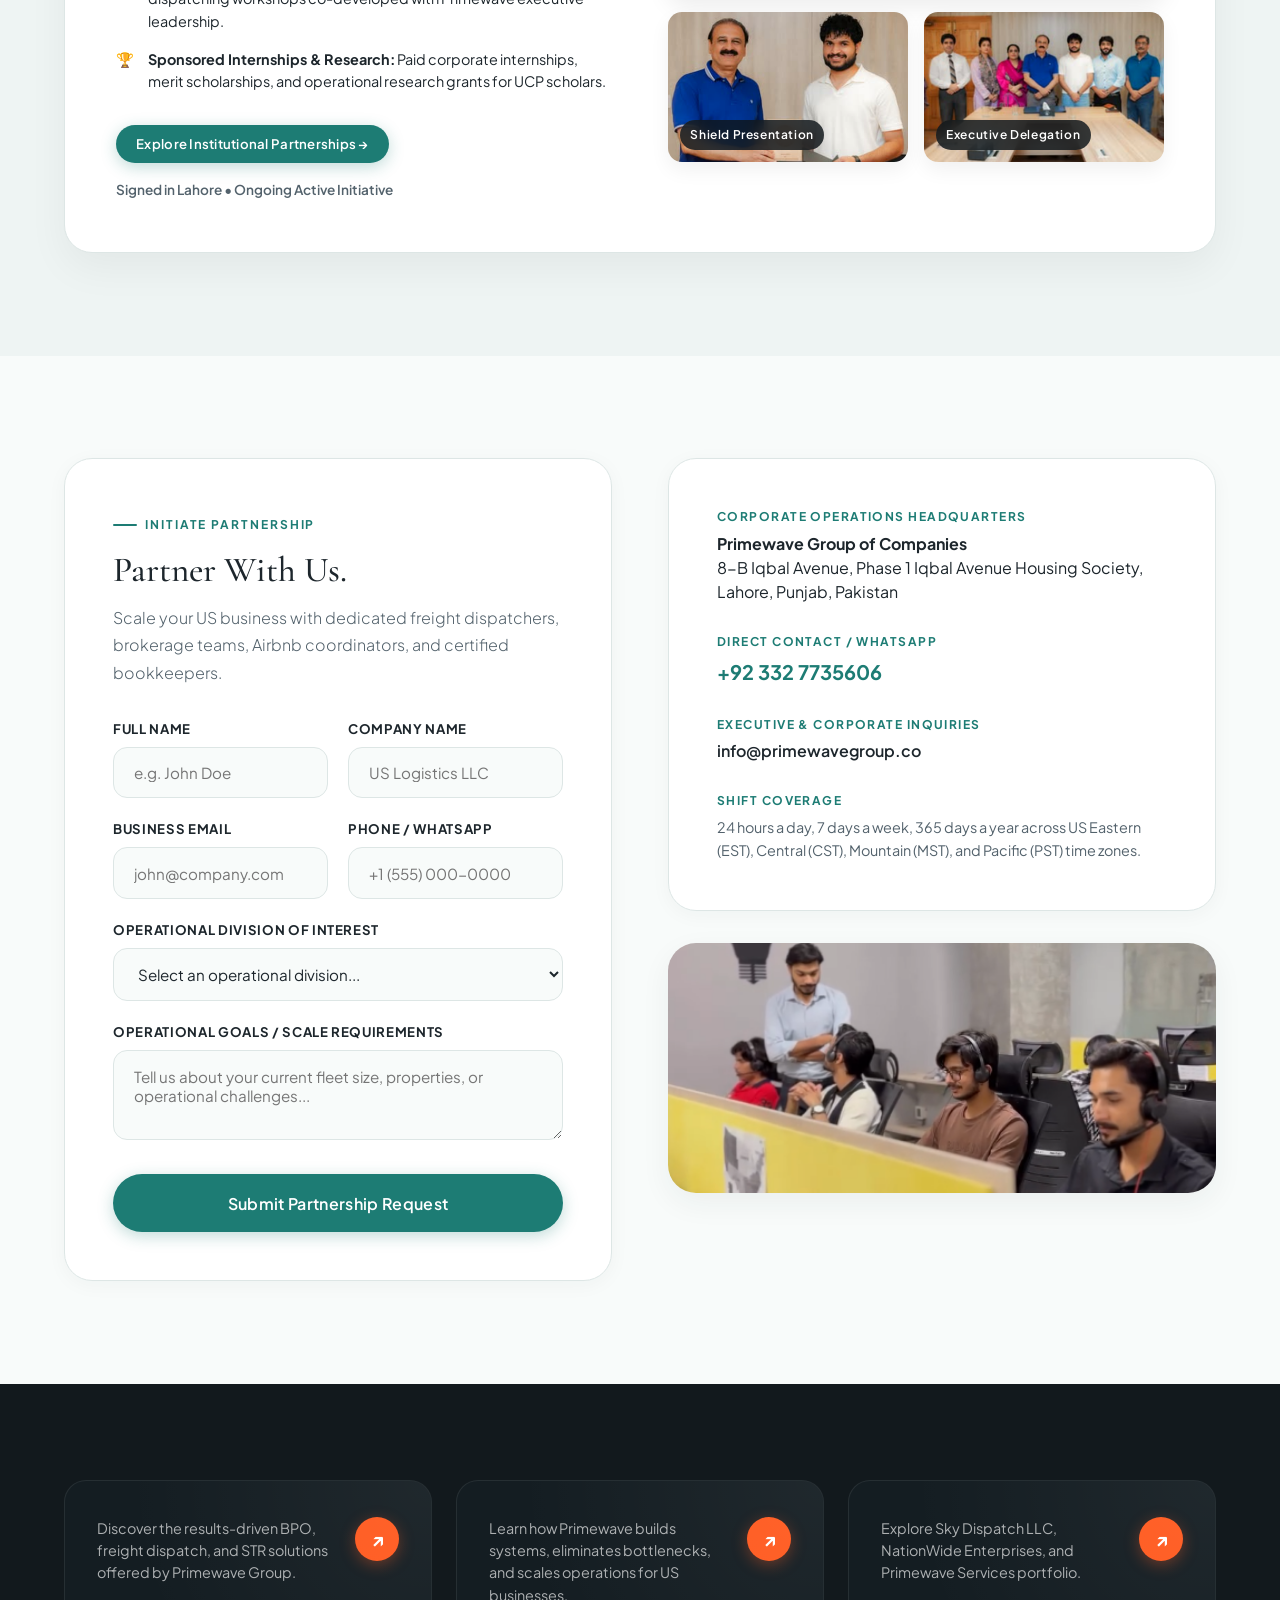
==== commit 45b95bd3: "Image path update for Zain Raza" ====
--- a/index.html
+++ b/index.html
@@ -635,7 +635,7 @@
           <!-- Leader 3 -->
           <div class="team-card">
             <div class="team-photo-wrap">
-              <img class="team-photo" src="assets/leaders/Zain-Raza.jpeg" alt="Head of Finance">
+              <img class="team-photo" src="assets/leaders/Zain Raza.jpeg" alt="Head of Finance">
             </div>
             <h3 class="team-name">Zain Raza</h3>
             <span class="team-role">Finanace Manager & Head of Bookkeeping Services</span>
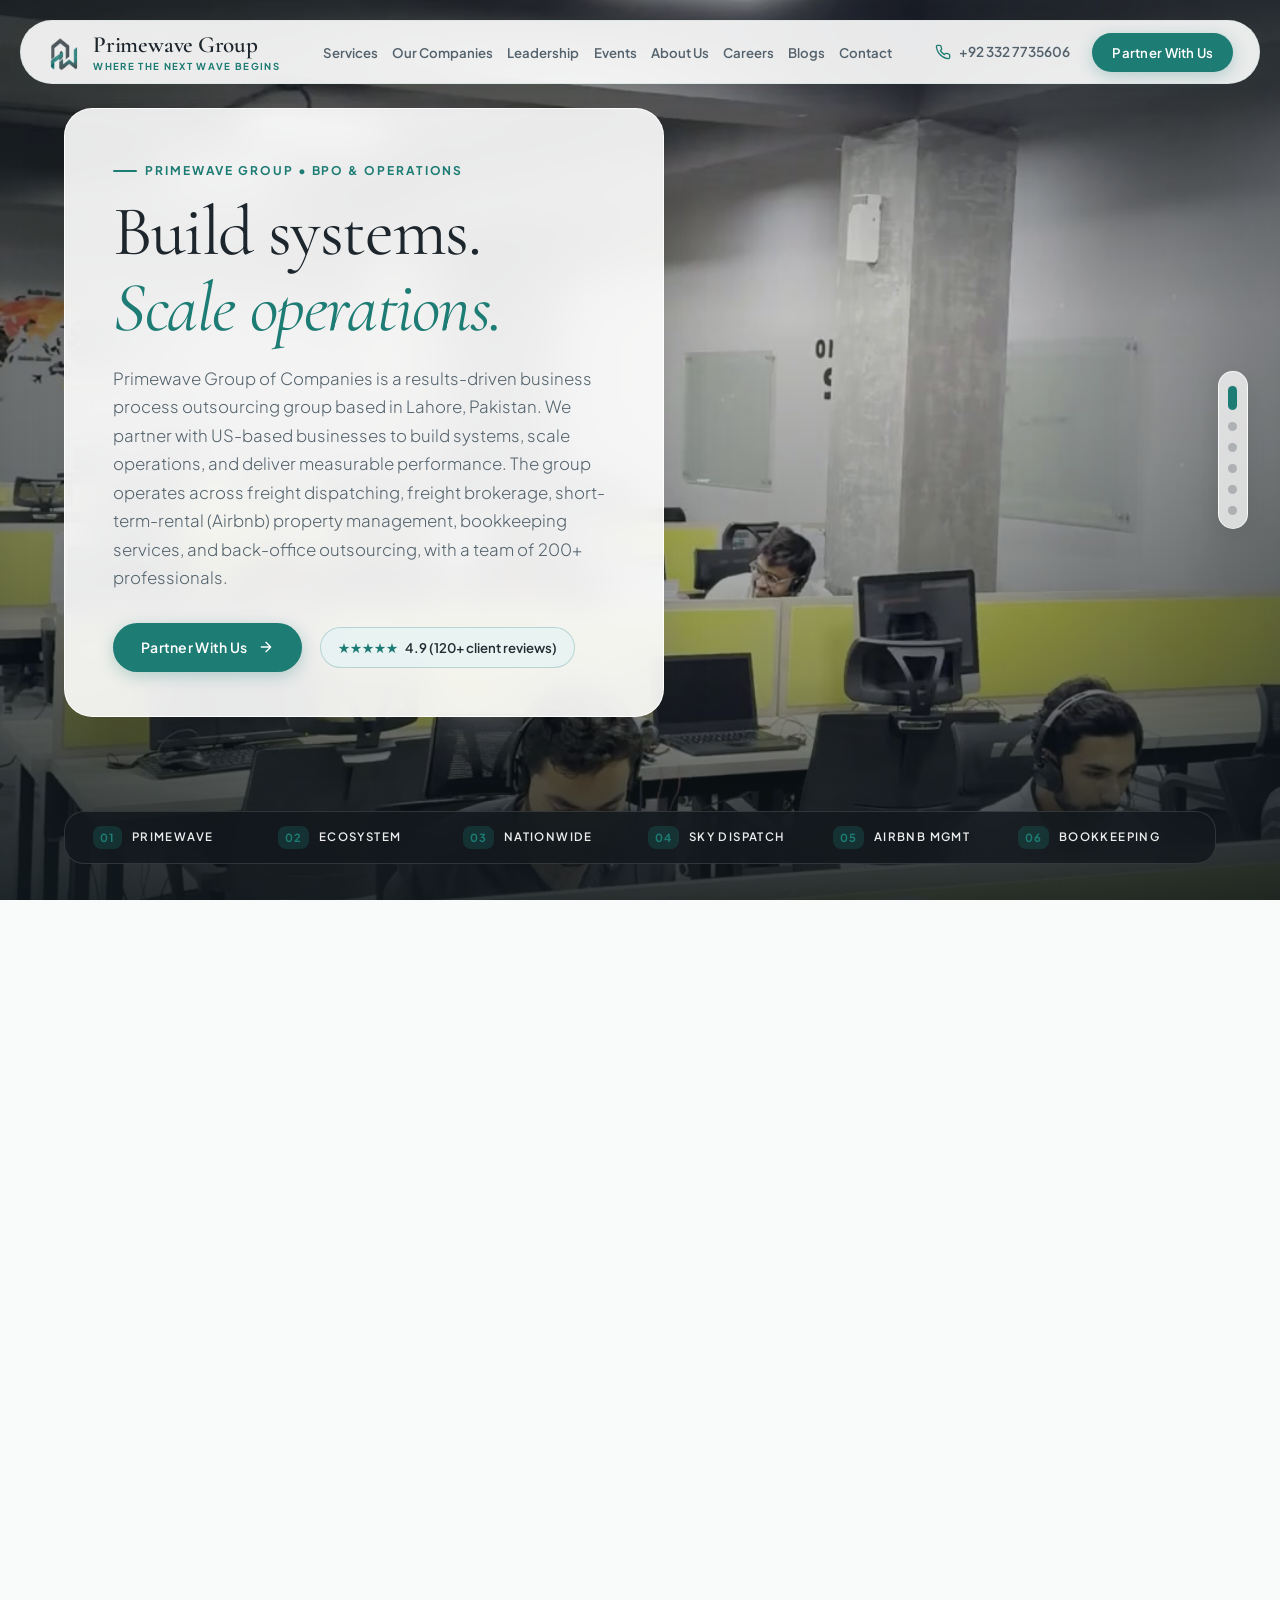
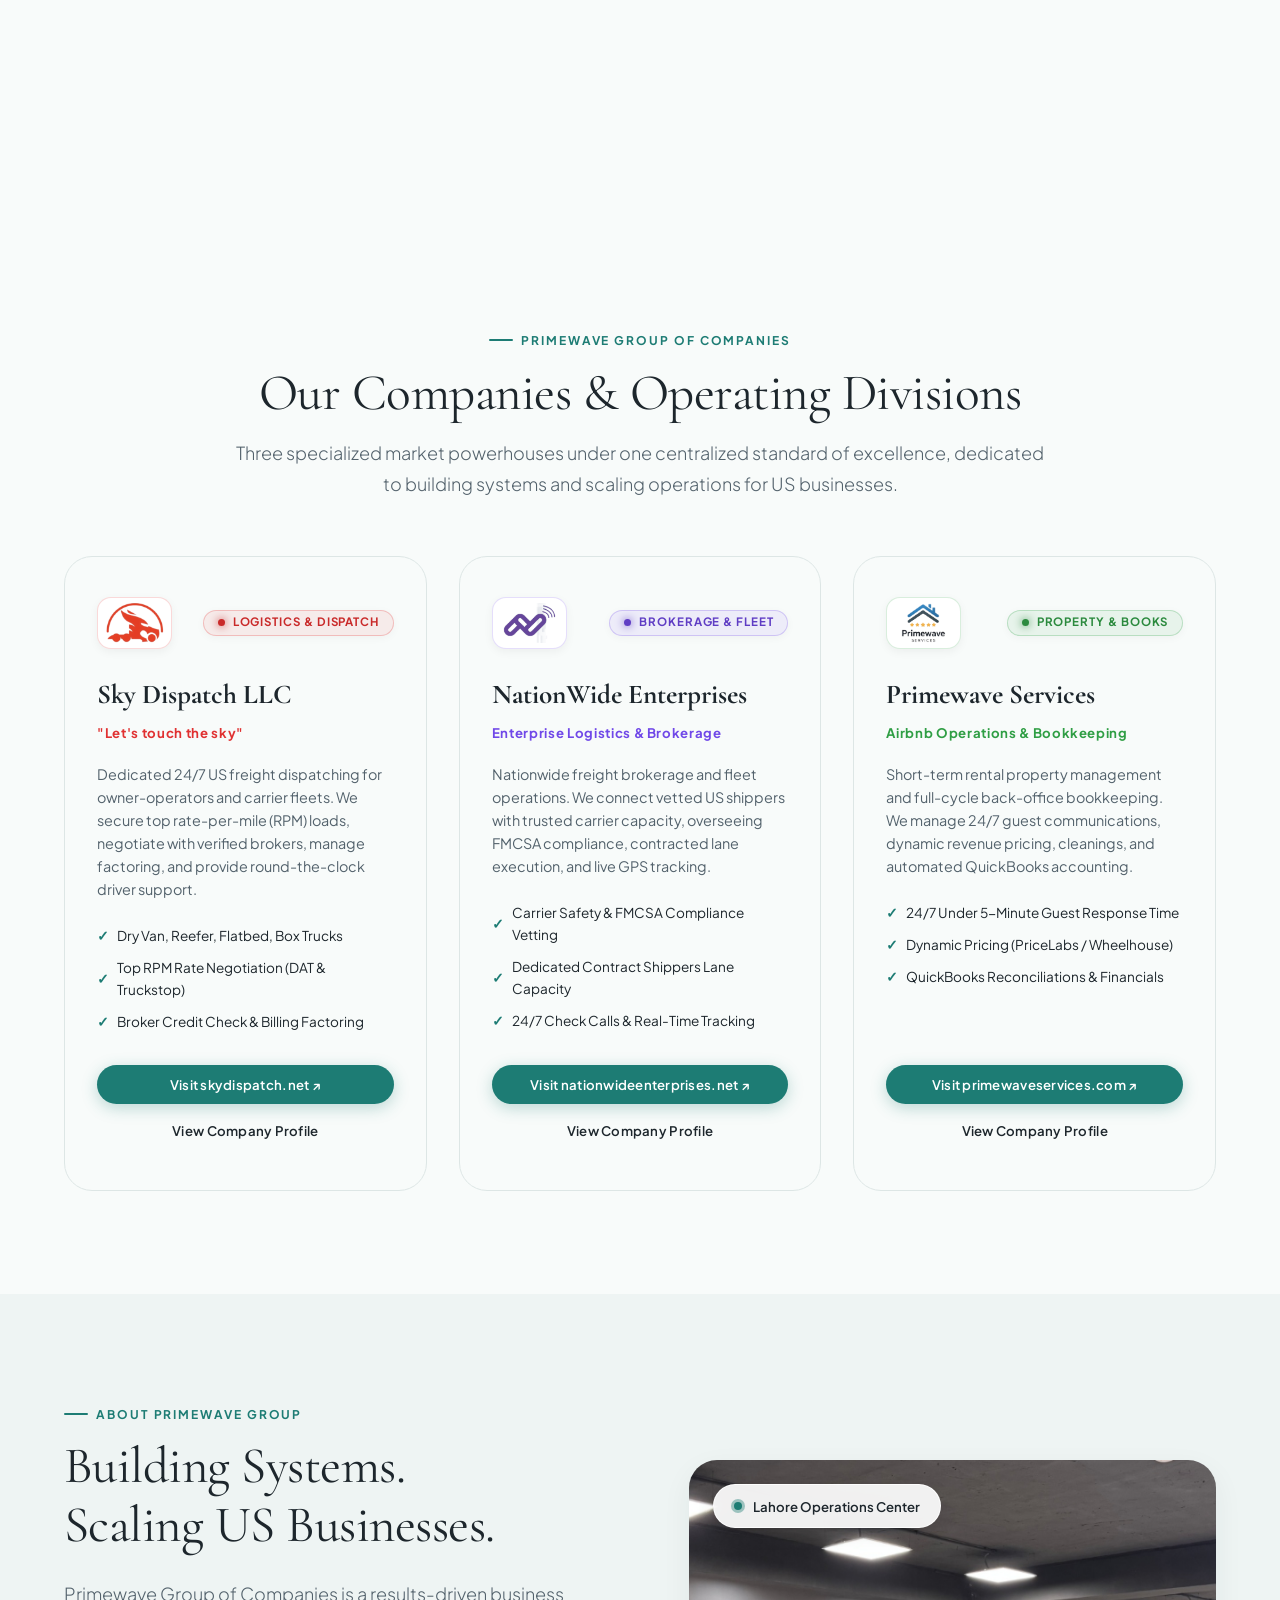
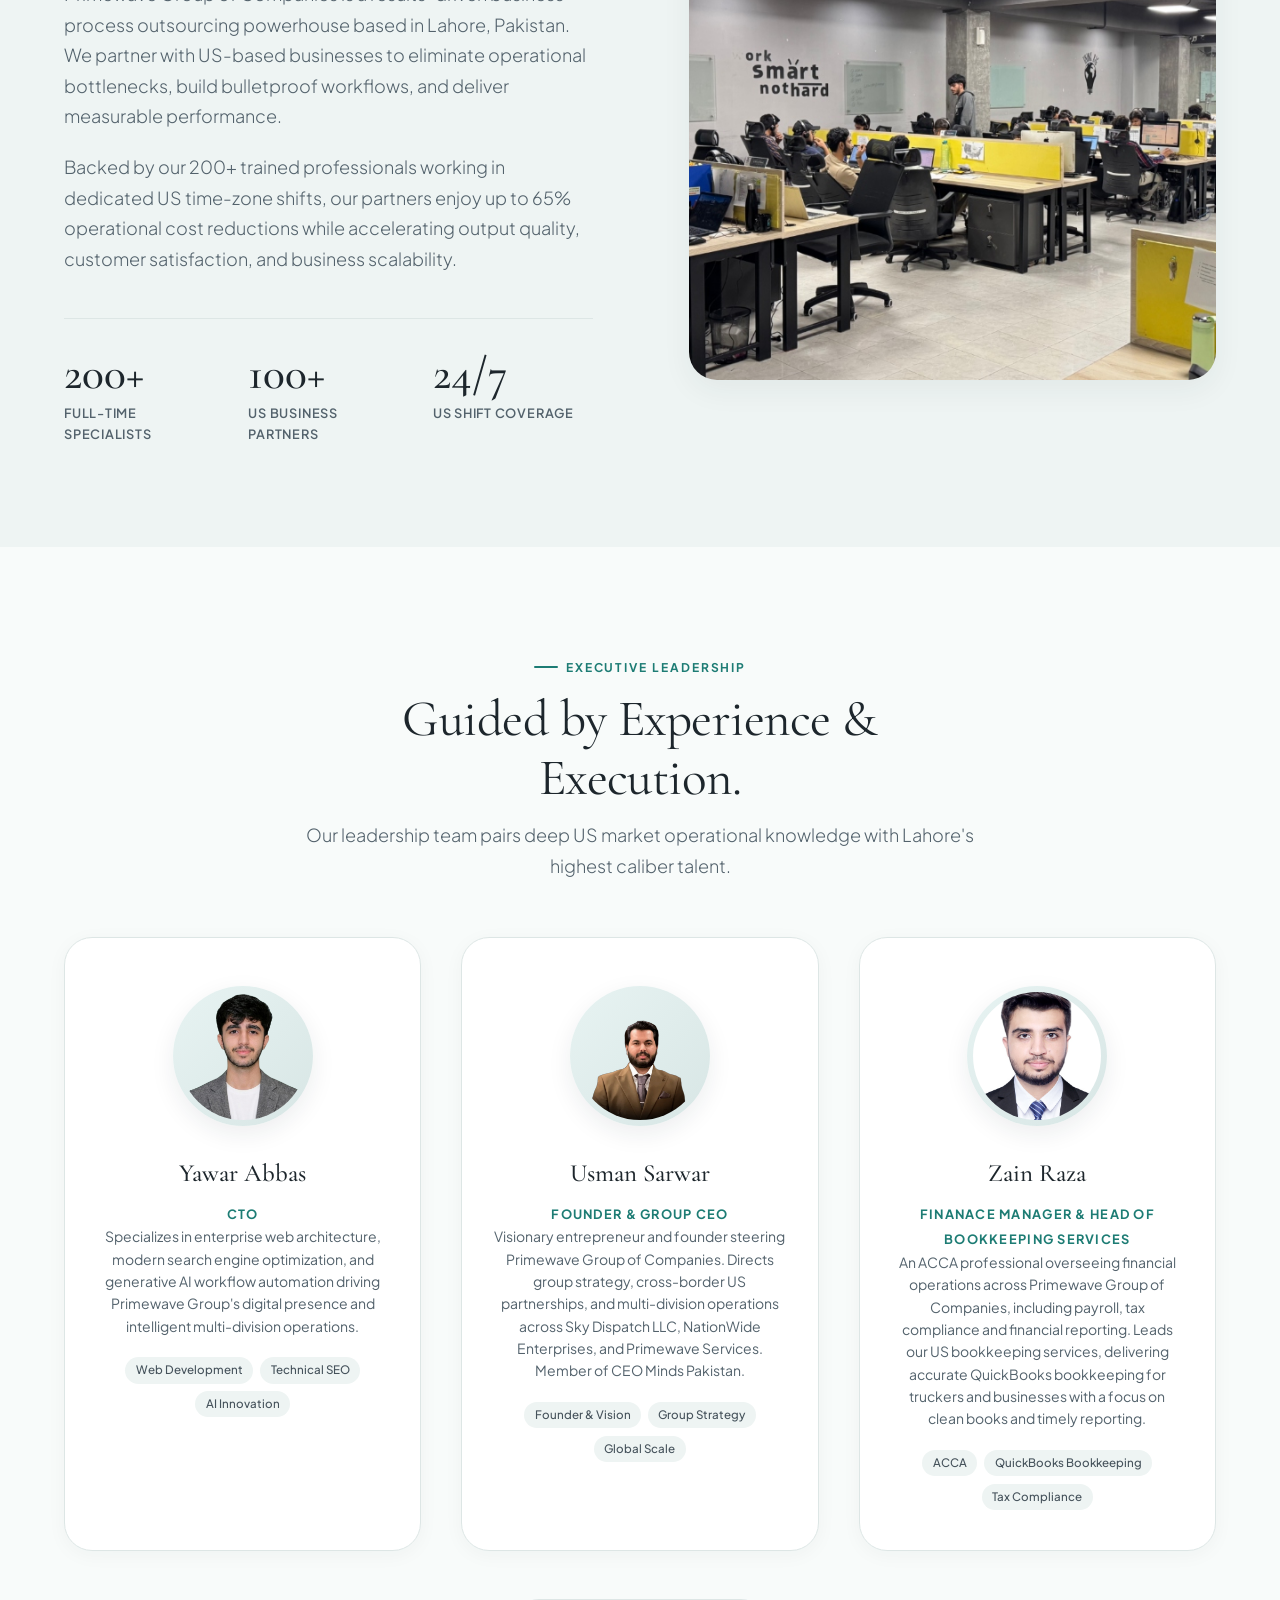
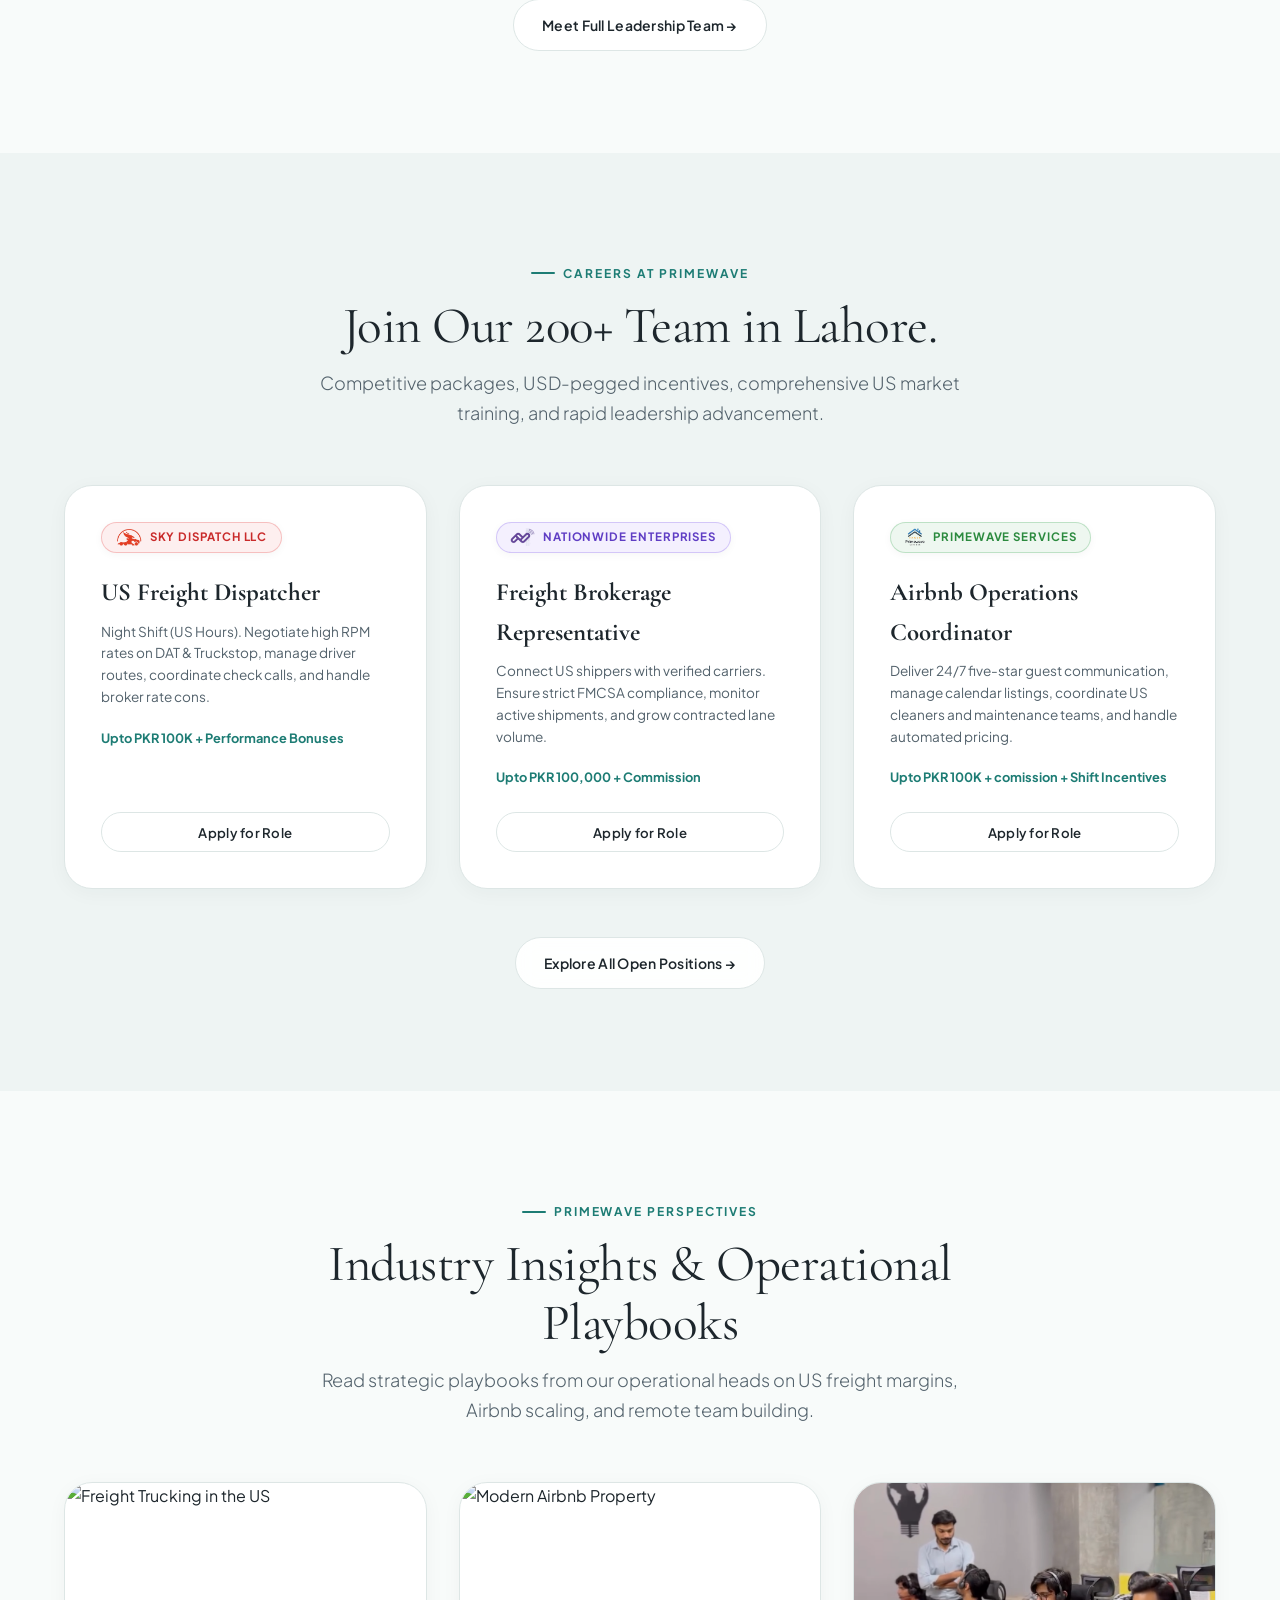
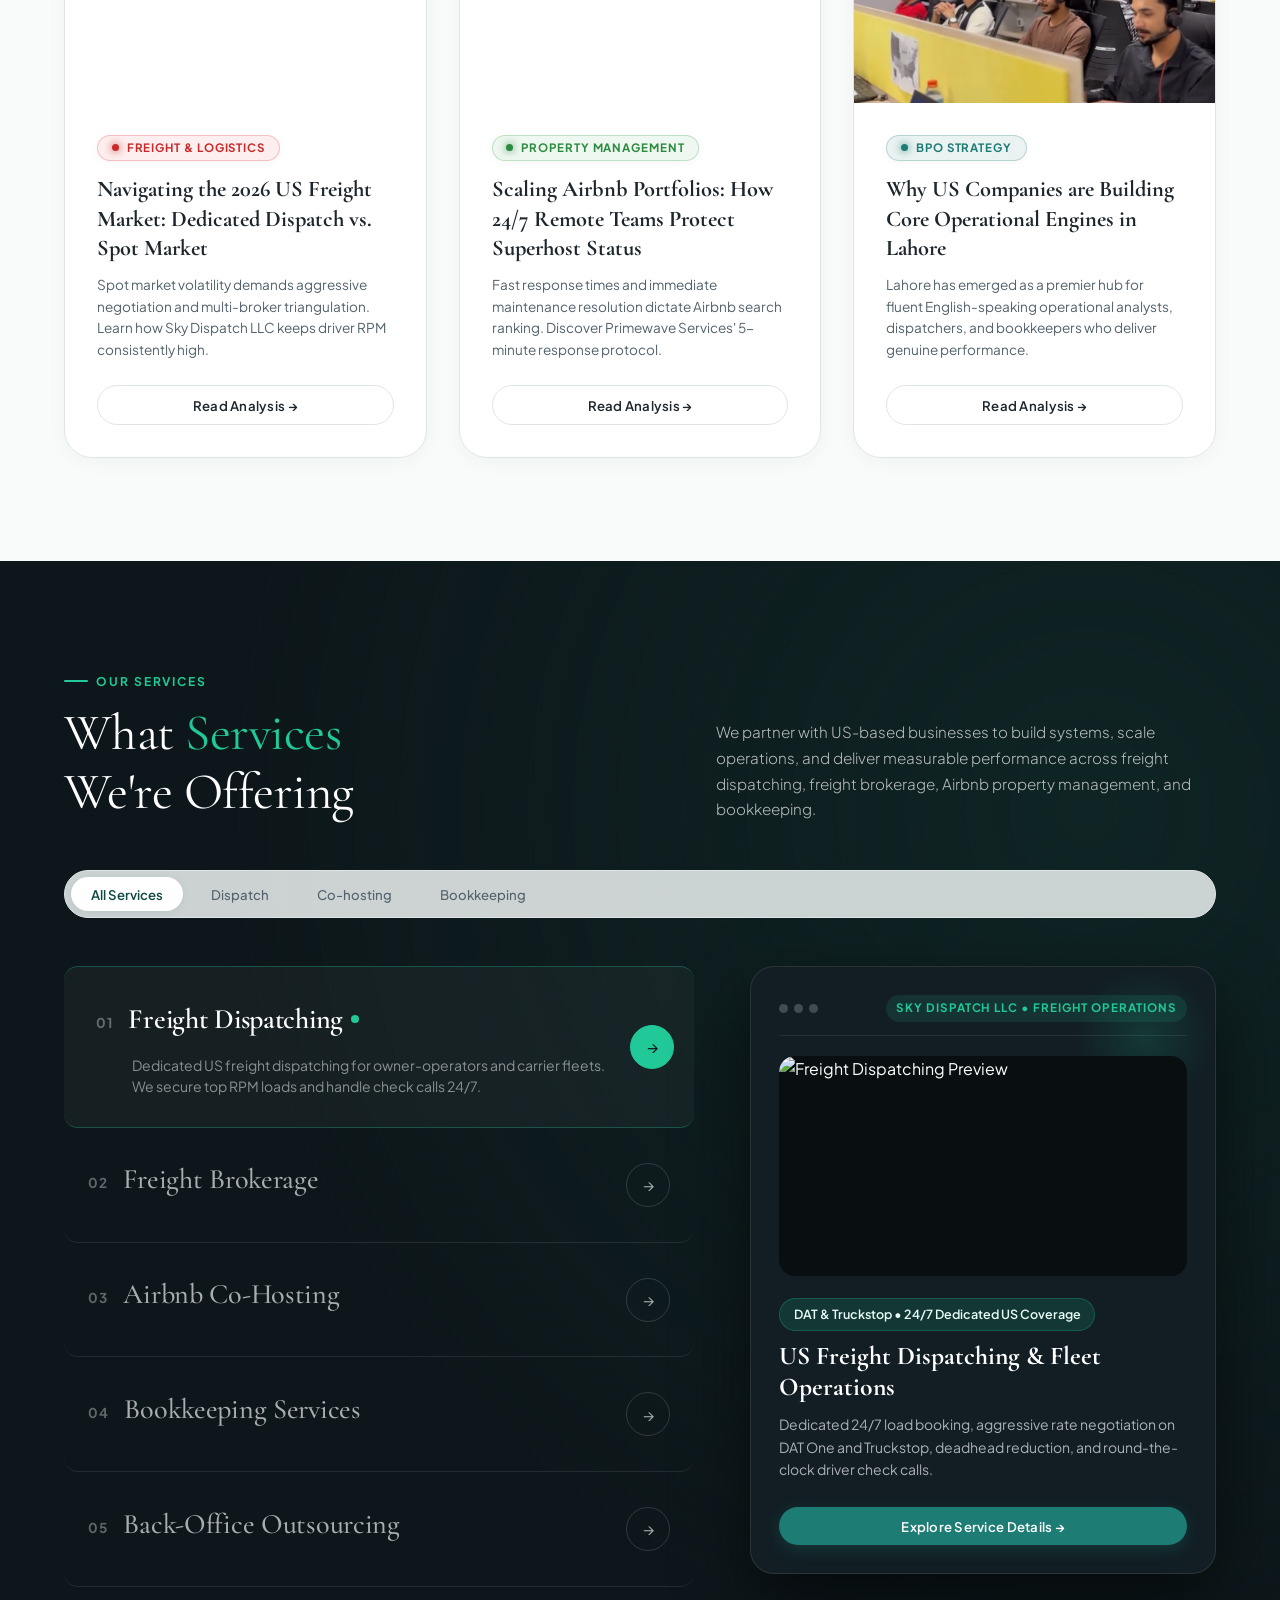
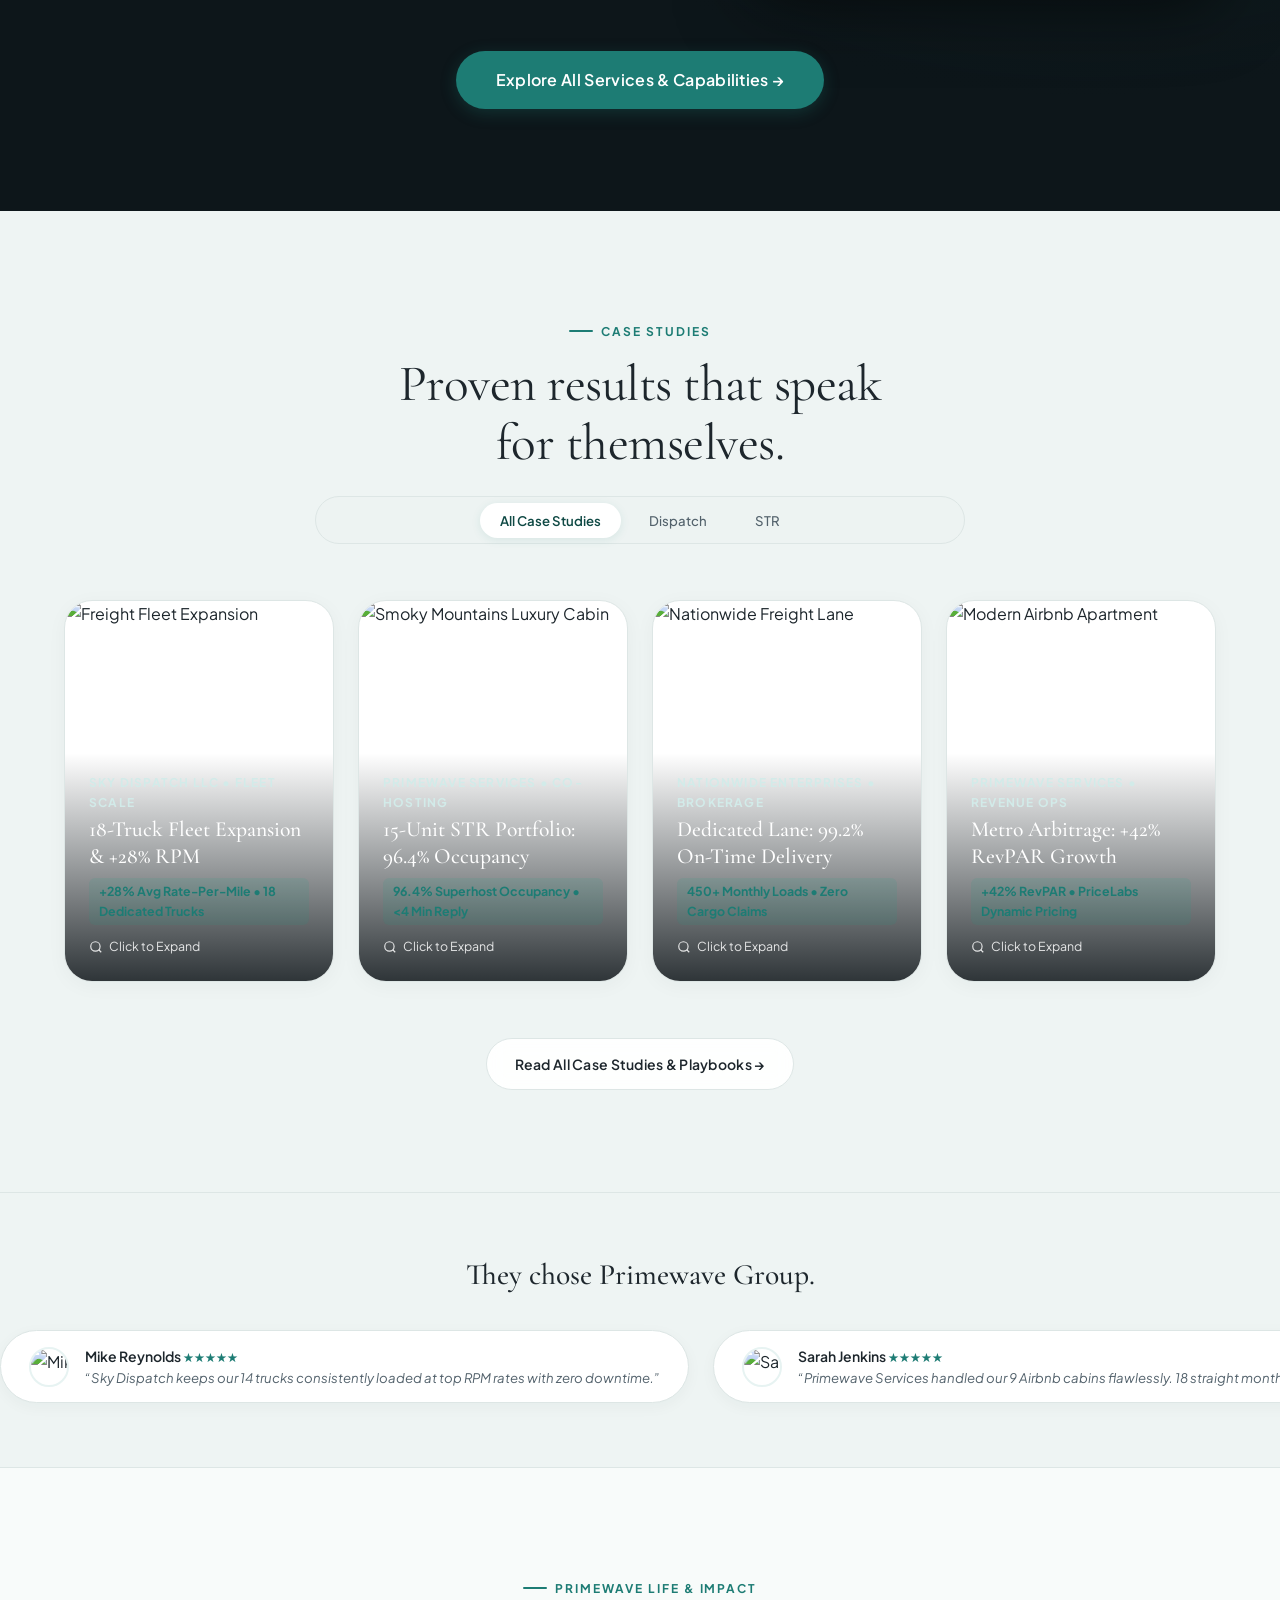
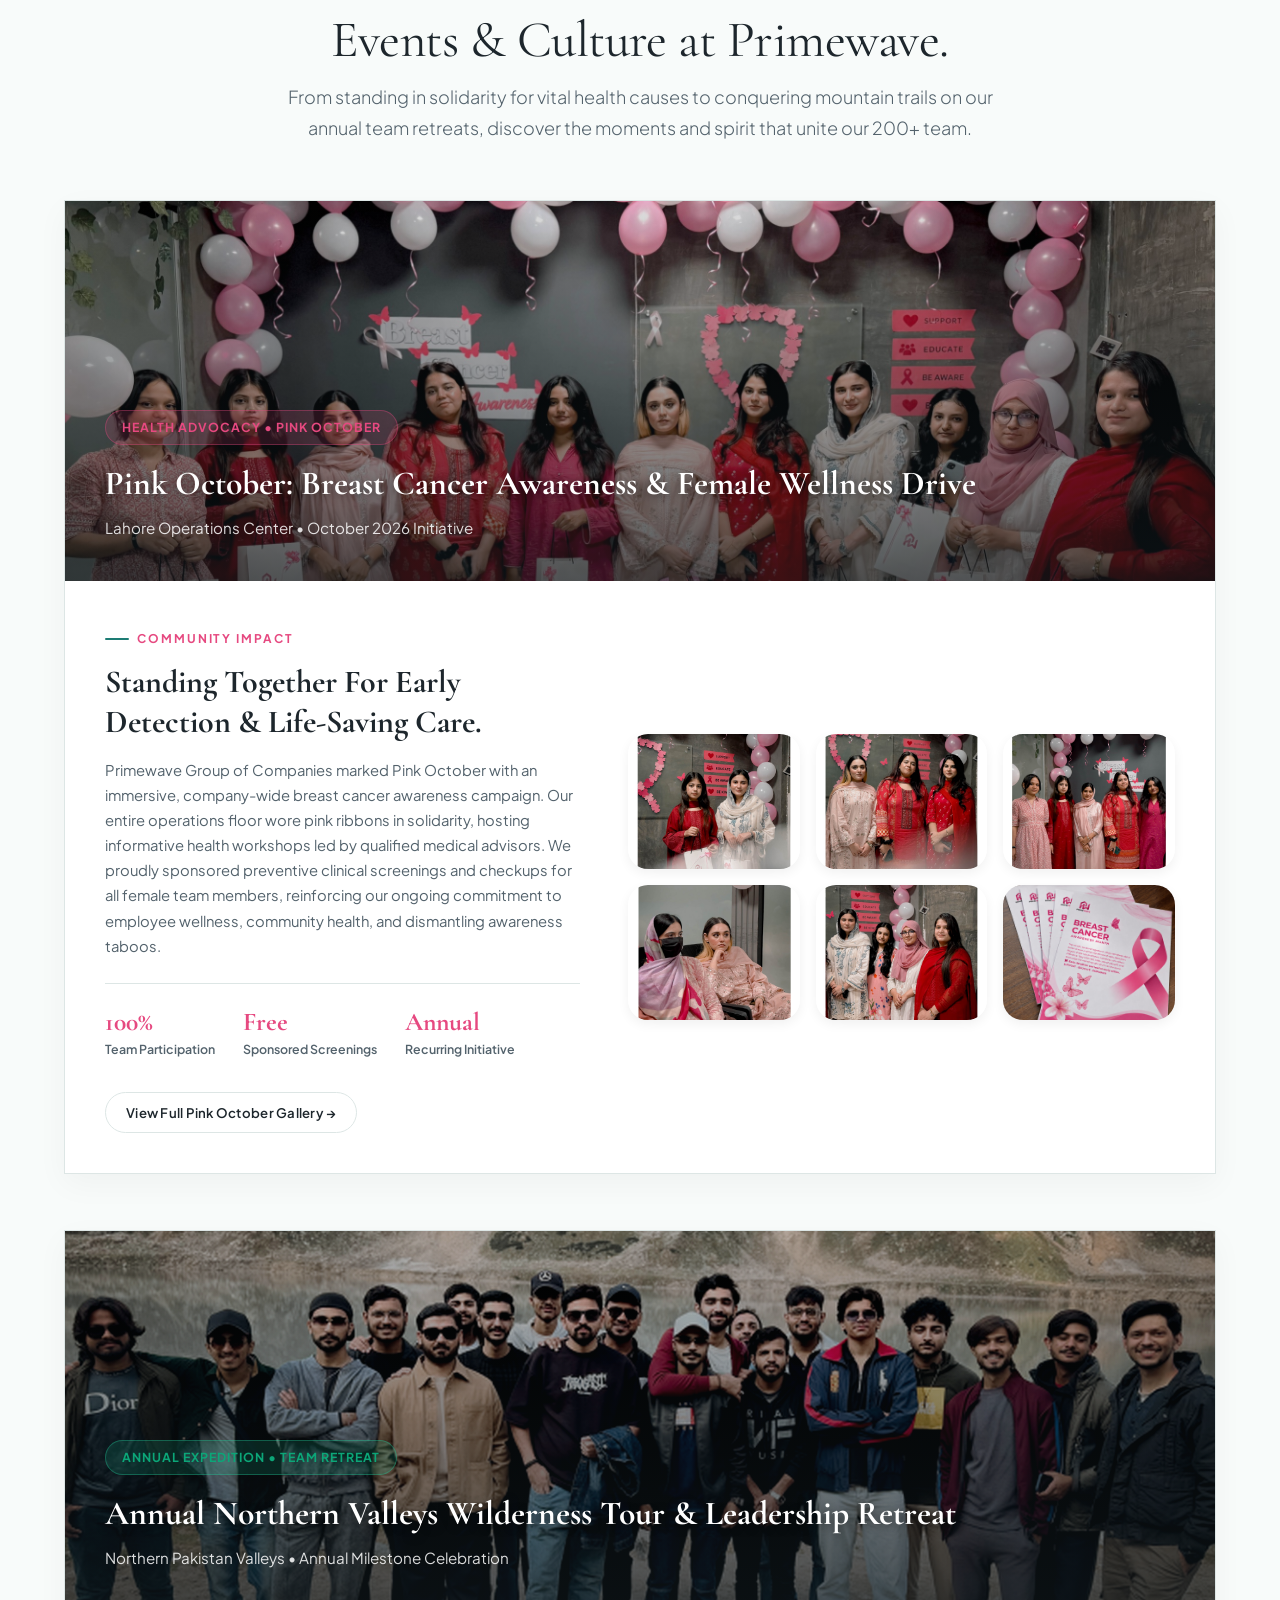
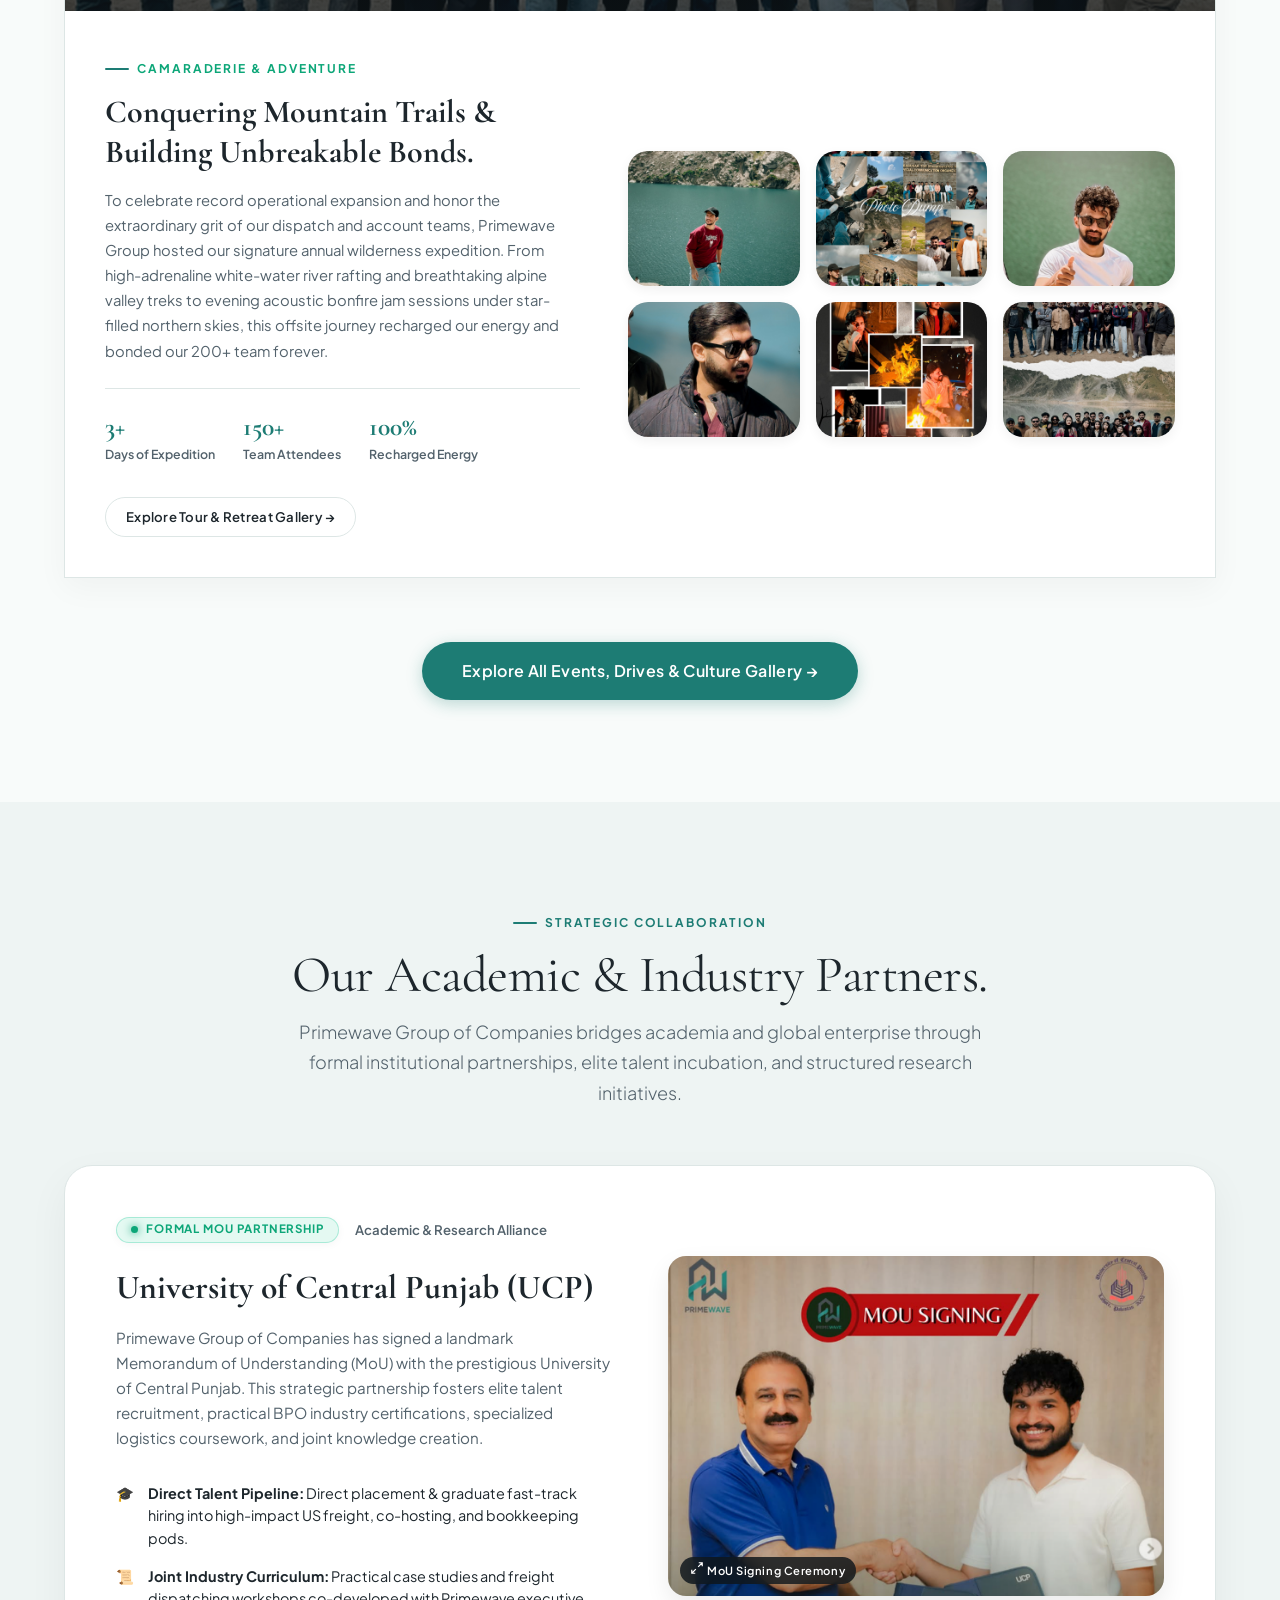
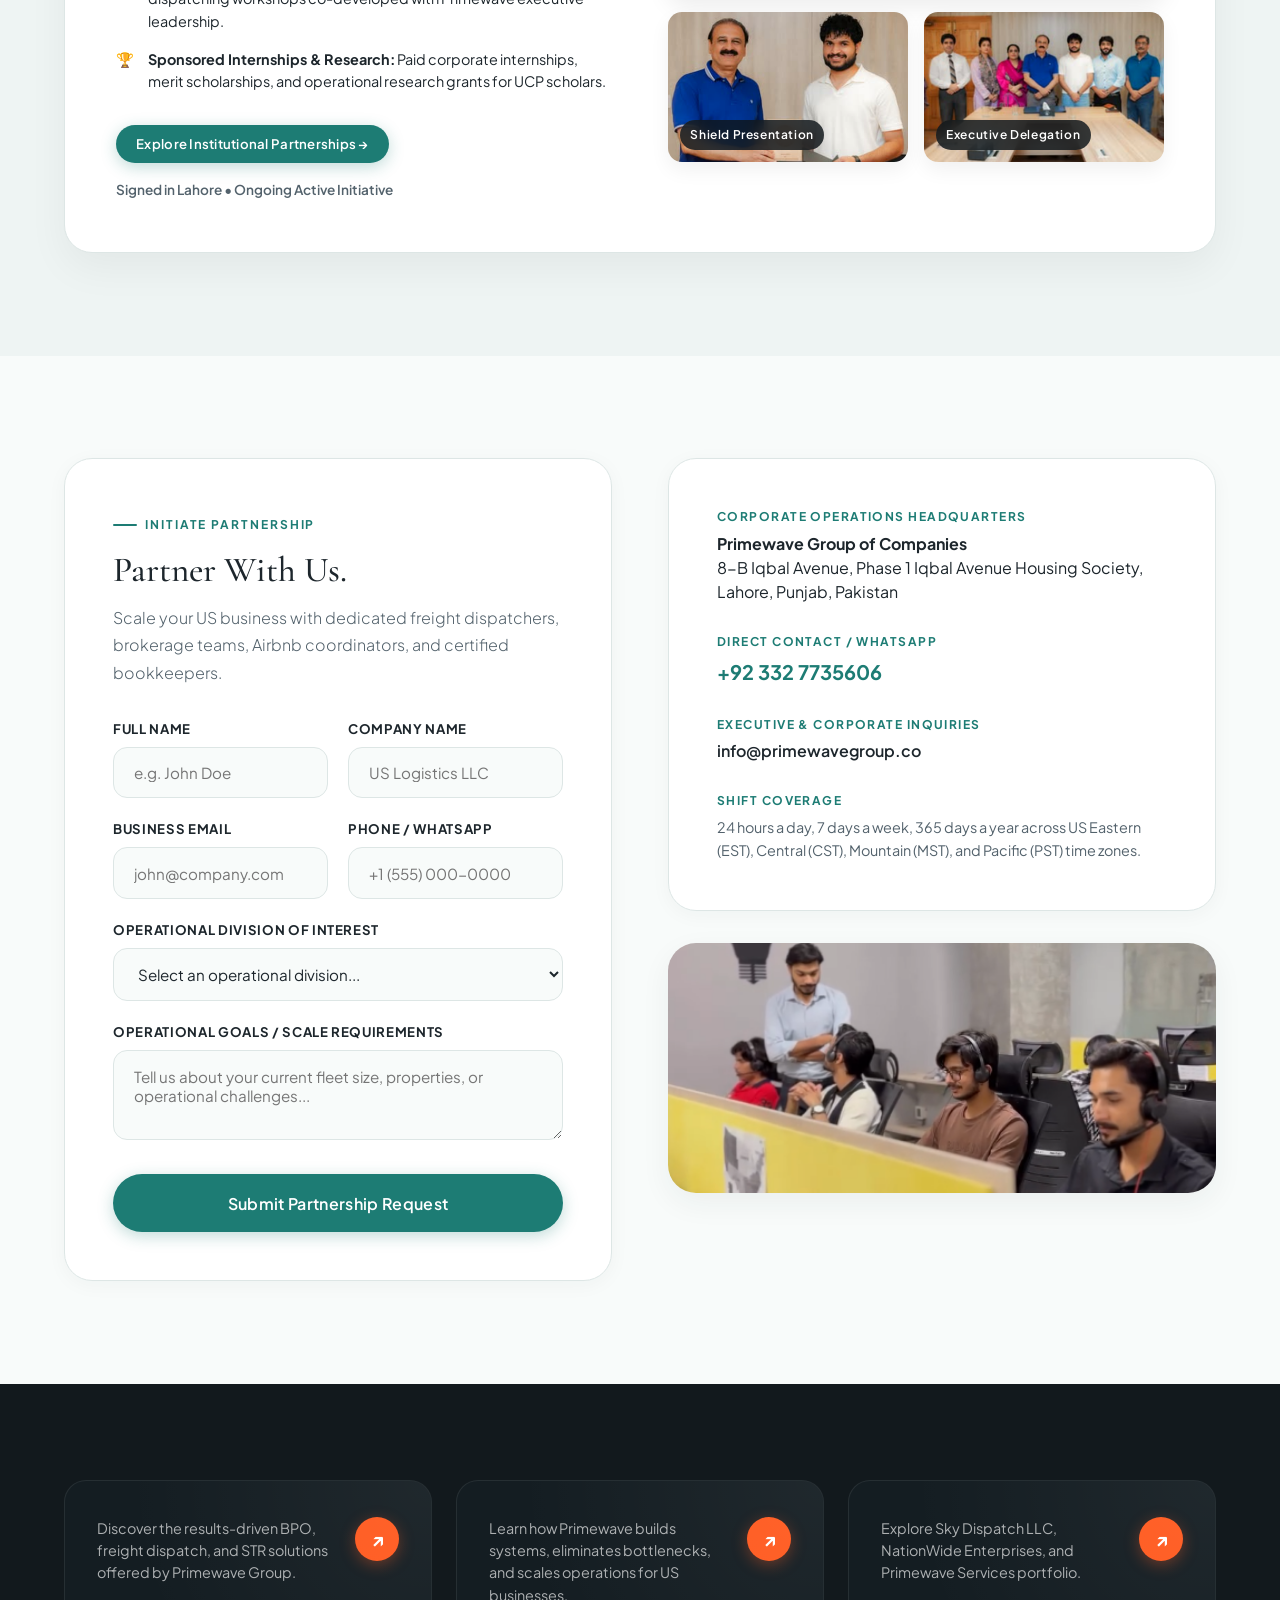
==== commit bf1acbe1: "Update salary ranges and bonuses in job listings" ====
--- a/index.html
+++ b/index.html
@@ -682,7 +682,7 @@
                 Night Shift (US Hours). Negotiate high RPM rates on DAT &amp; Truckstop, manage driver routes, coordinate check calls, and handle broker rate cons.
               </p>
               <div style="font-size: 0.8rem; font-weight: 700; color: var(--color-accent); margin-bottom: 1.5rem;">
-                PKR 120,000 - 250,000 + Performance Bonuses
+                Upto PKR 100K + Performance Bonuses
               </div>
             </div>
             <a href="/careers" class="btn btn-secondary btn-sm" style="width: 100%;">Apply for Role</a>
@@ -702,7 +702,7 @@
                 Connect US shippers with verified carriers. Ensure strict FMCSA compliance, monitor active shipments, and grow contracted lane volume.
               </p>
               <div style="font-size: 0.8rem; font-weight: 700; color: var(--color-accent); margin-bottom: 1.5rem;">
-                PKR 100,000 - 220,000 + Commission
+                Upto PKR 100,000 + Commission
               </div>
             </div>
             <a href="/careers" class="btn btn-secondary btn-sm" style="width: 100%;">Apply for Role</a>
@@ -722,7 +722,7 @@
                 Deliver 24/7 five-star guest communication, manage calendar listings, coordinate US cleaners and maintenance teams, and handle automated pricing.
               </p>
               <div style="font-size: 0.8rem; font-weight: 700; color: var(--color-accent); margin-bottom: 1.5rem;">
-                PKR 90,000 - 180,000 + Shift Incentives
+                Upto PKR 100K + comission + Shift Incentives
               </div>
             </div>
             <a href="/careers" class="btn btn-secondary btn-sm" style="width: 100%;">Apply for Role</a>
